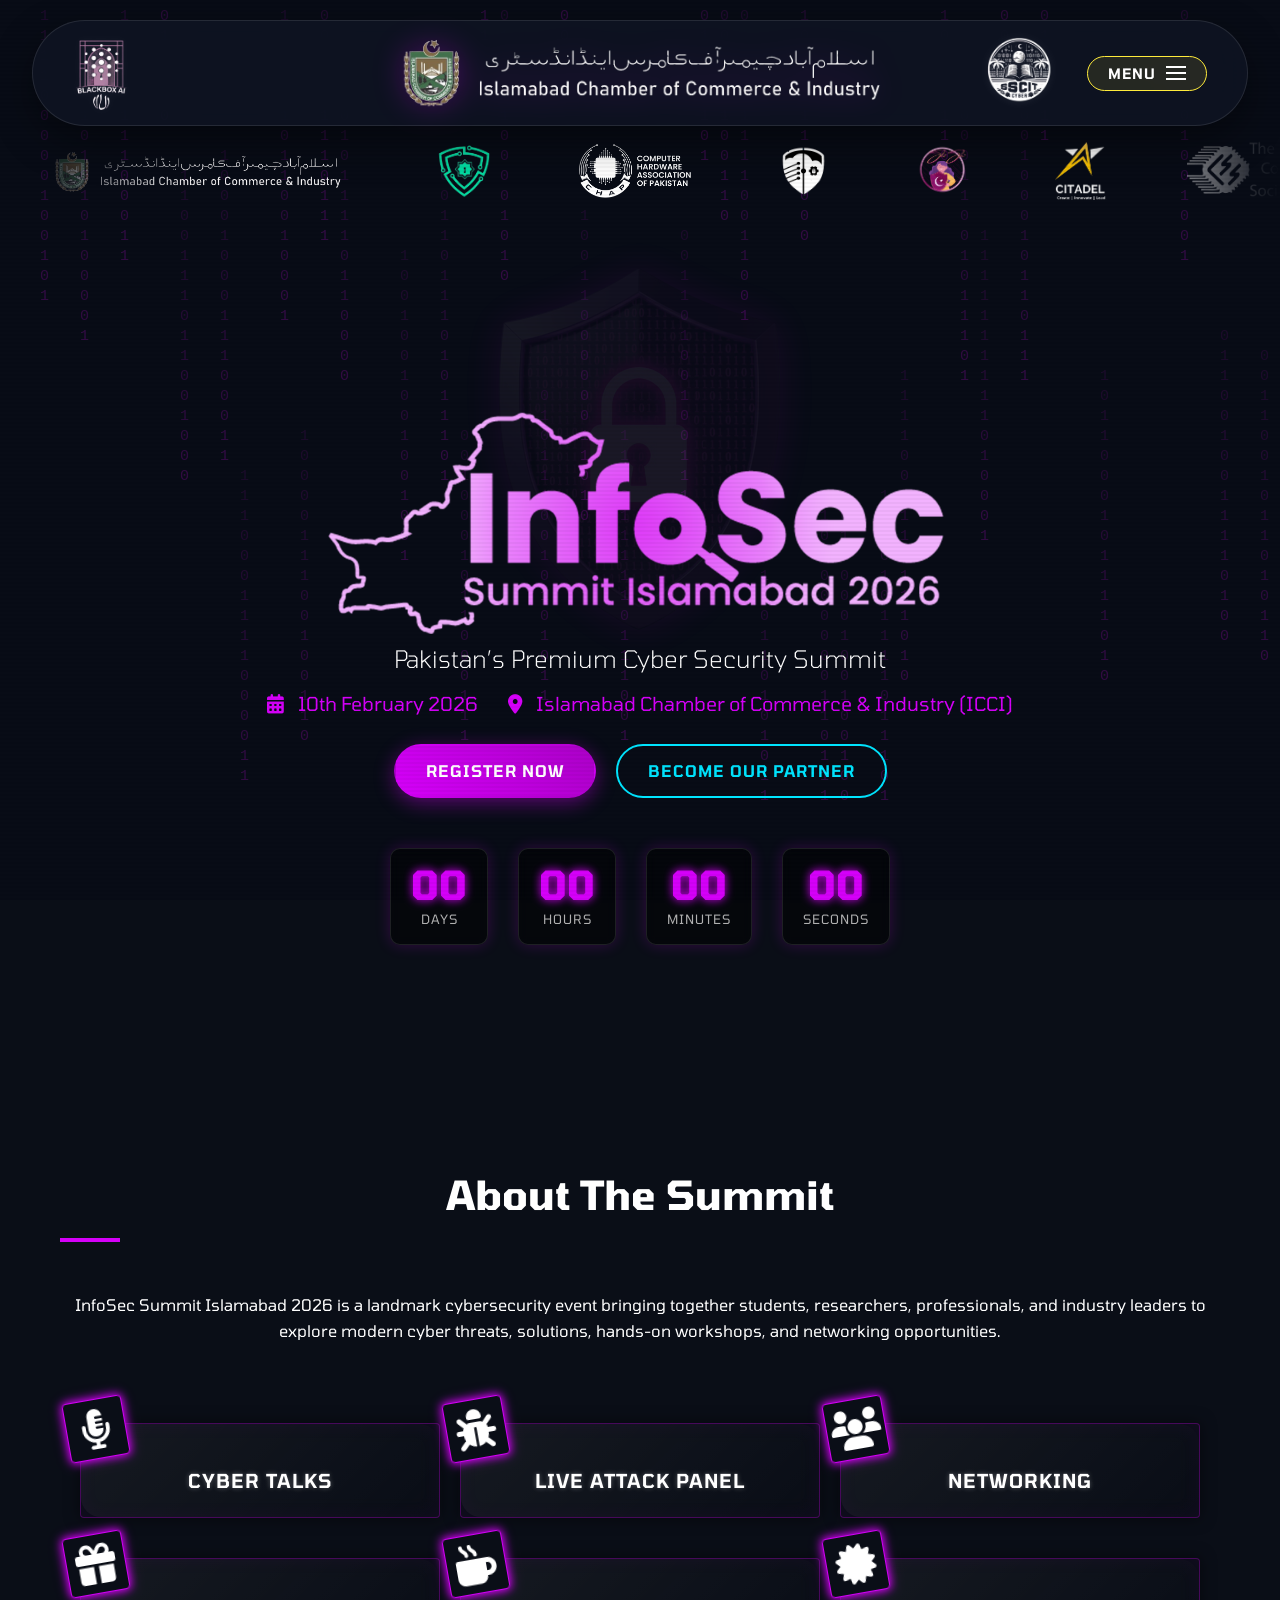
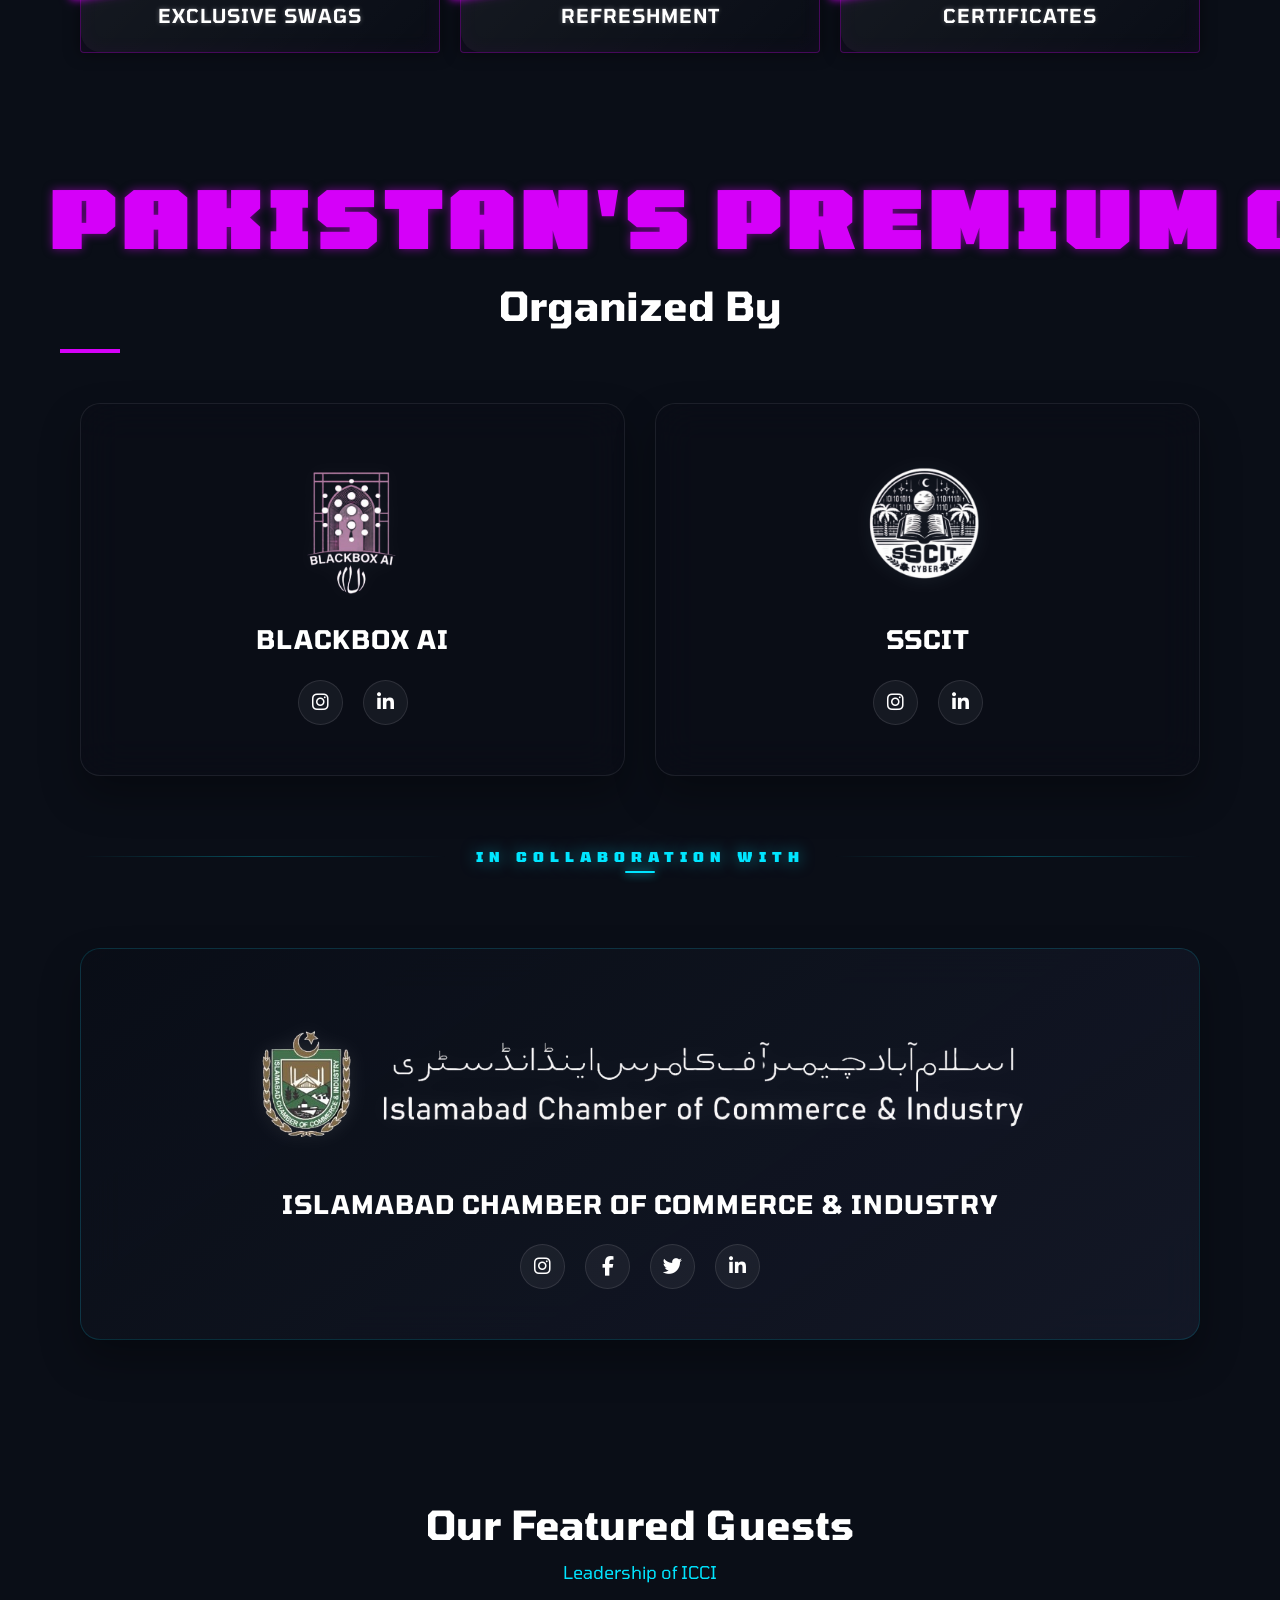
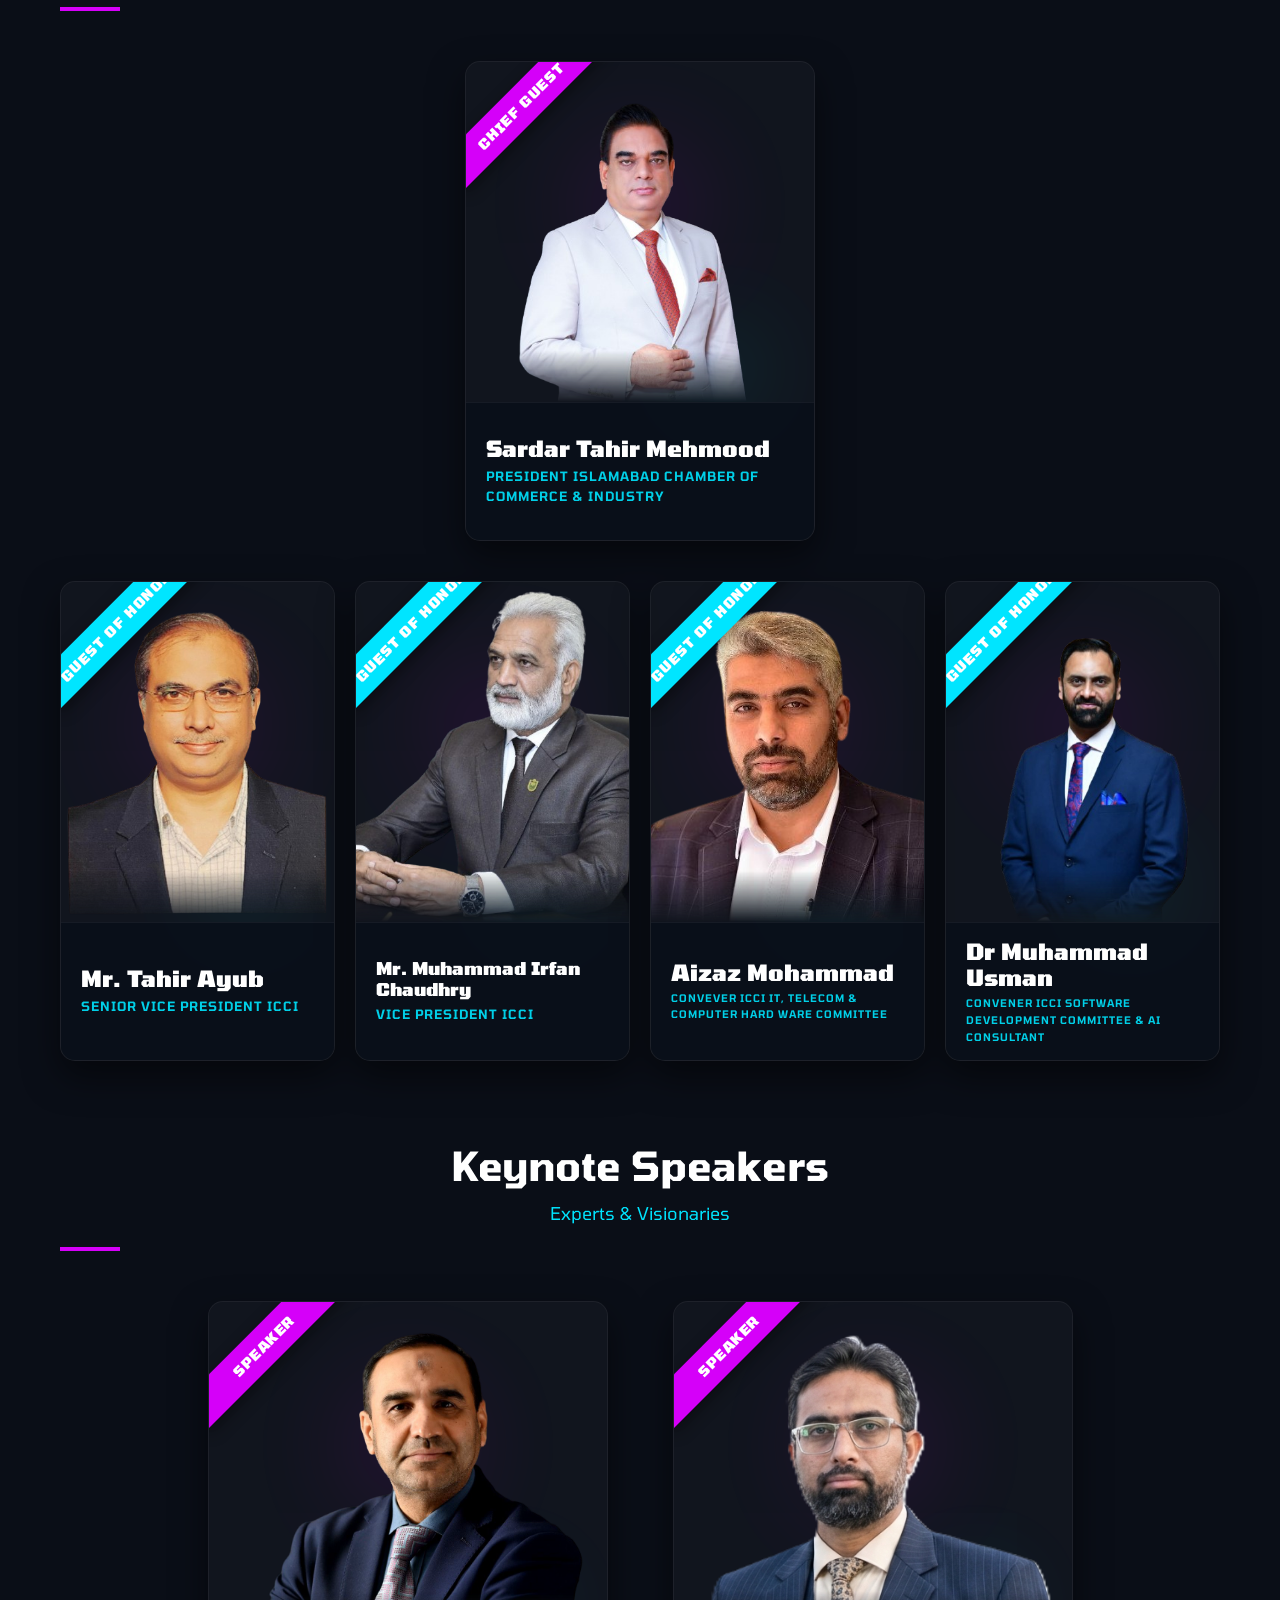
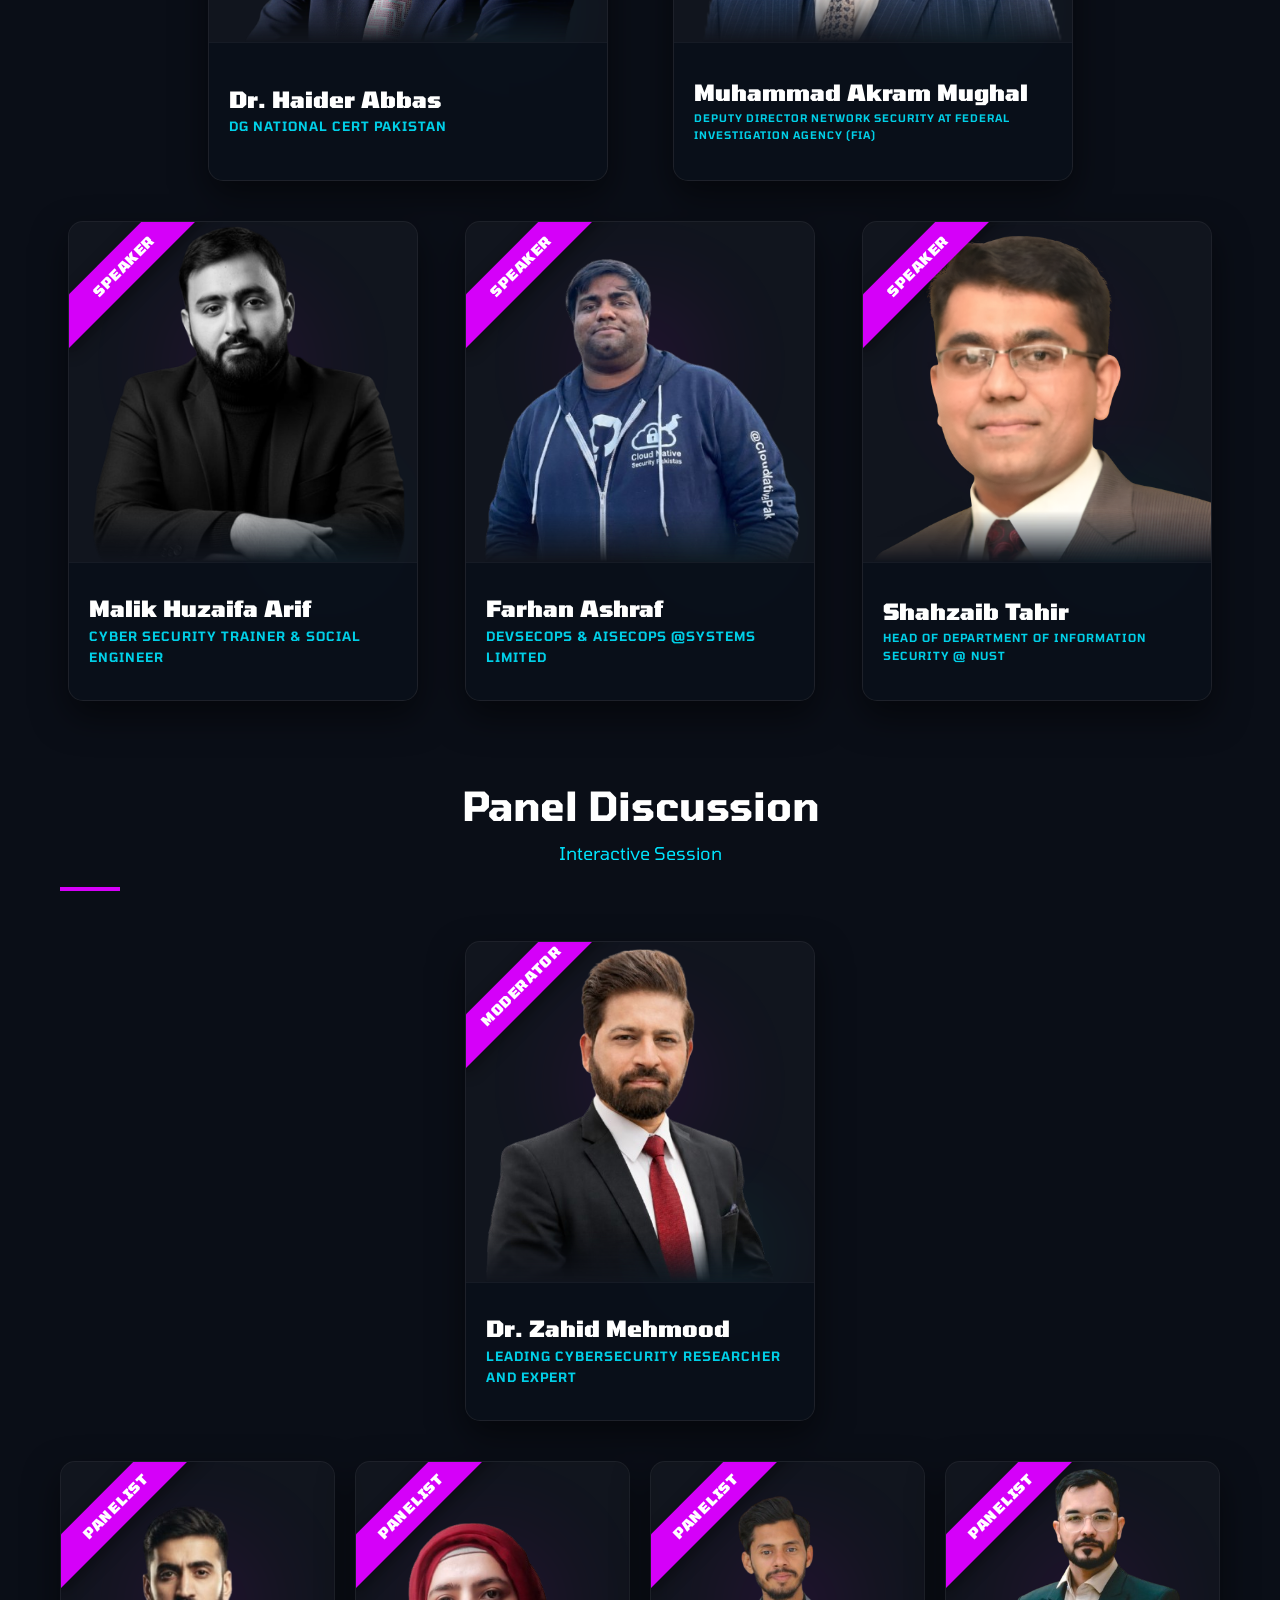
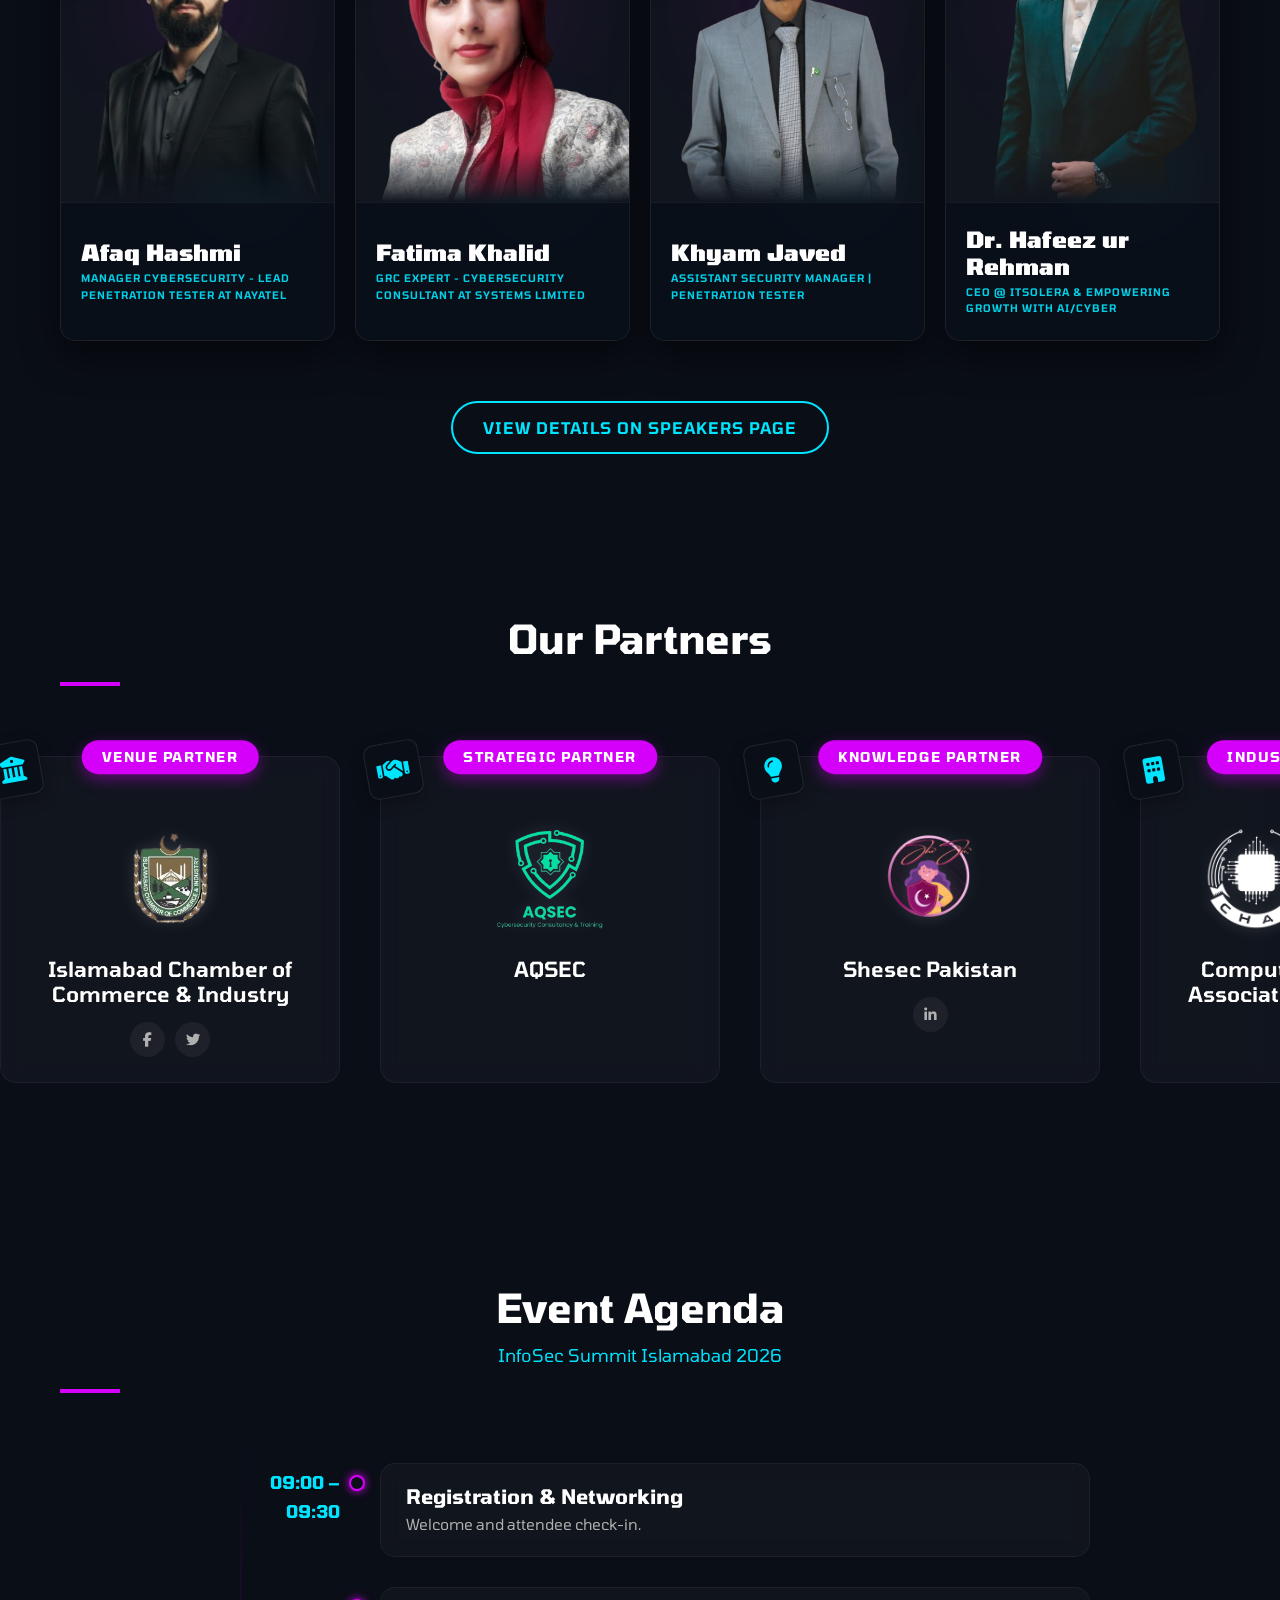
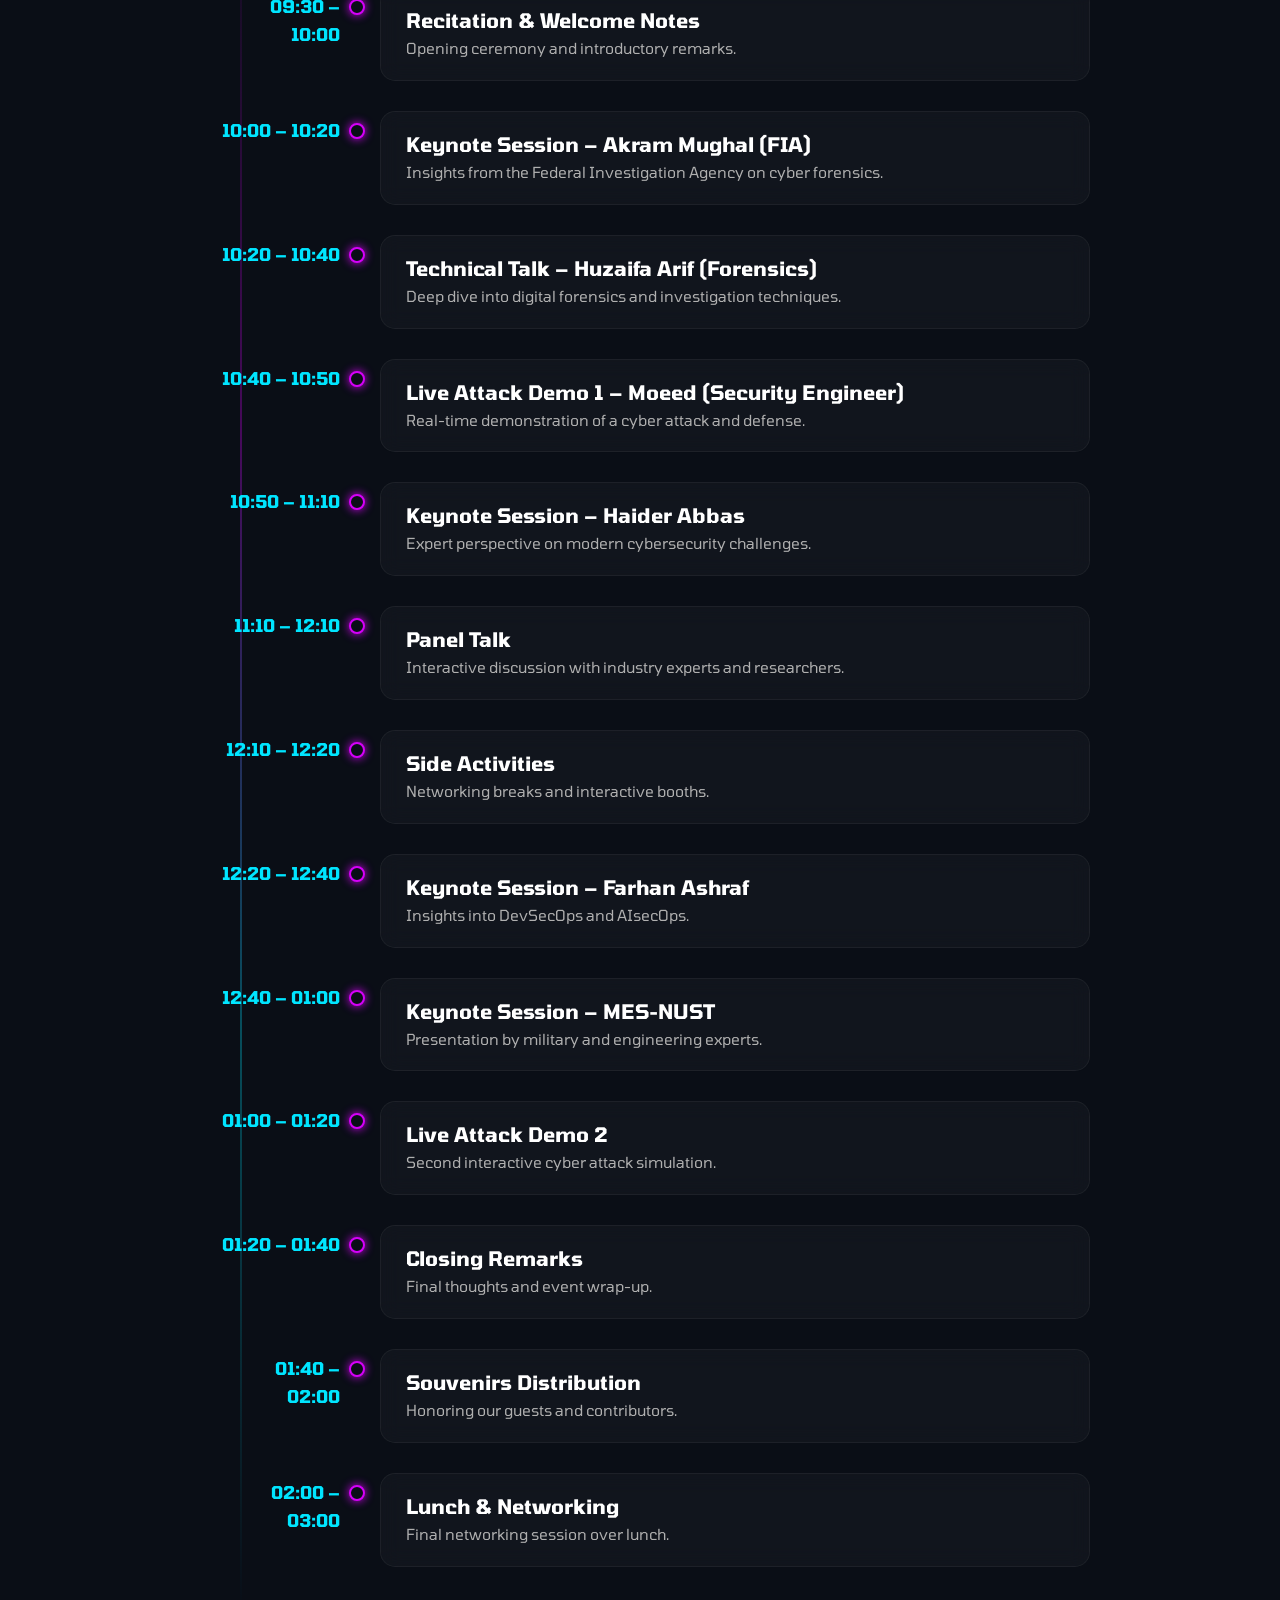
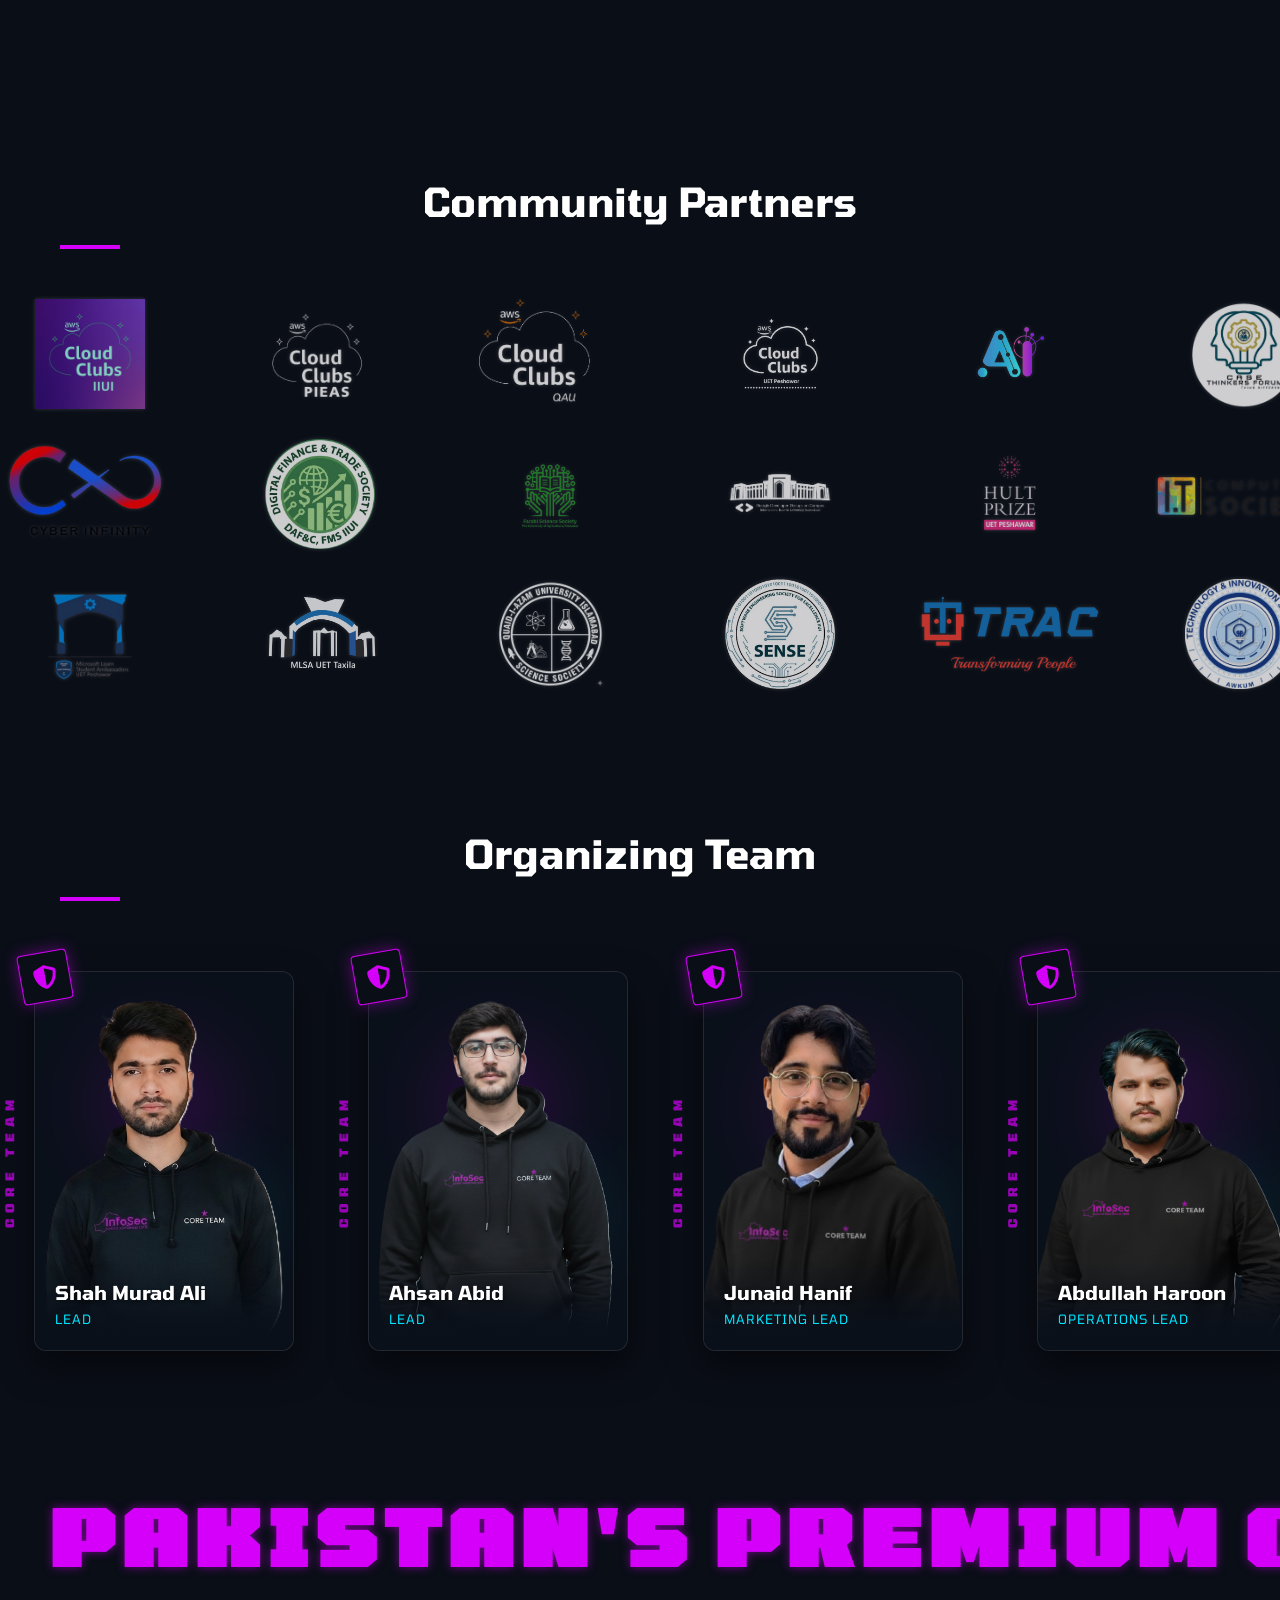
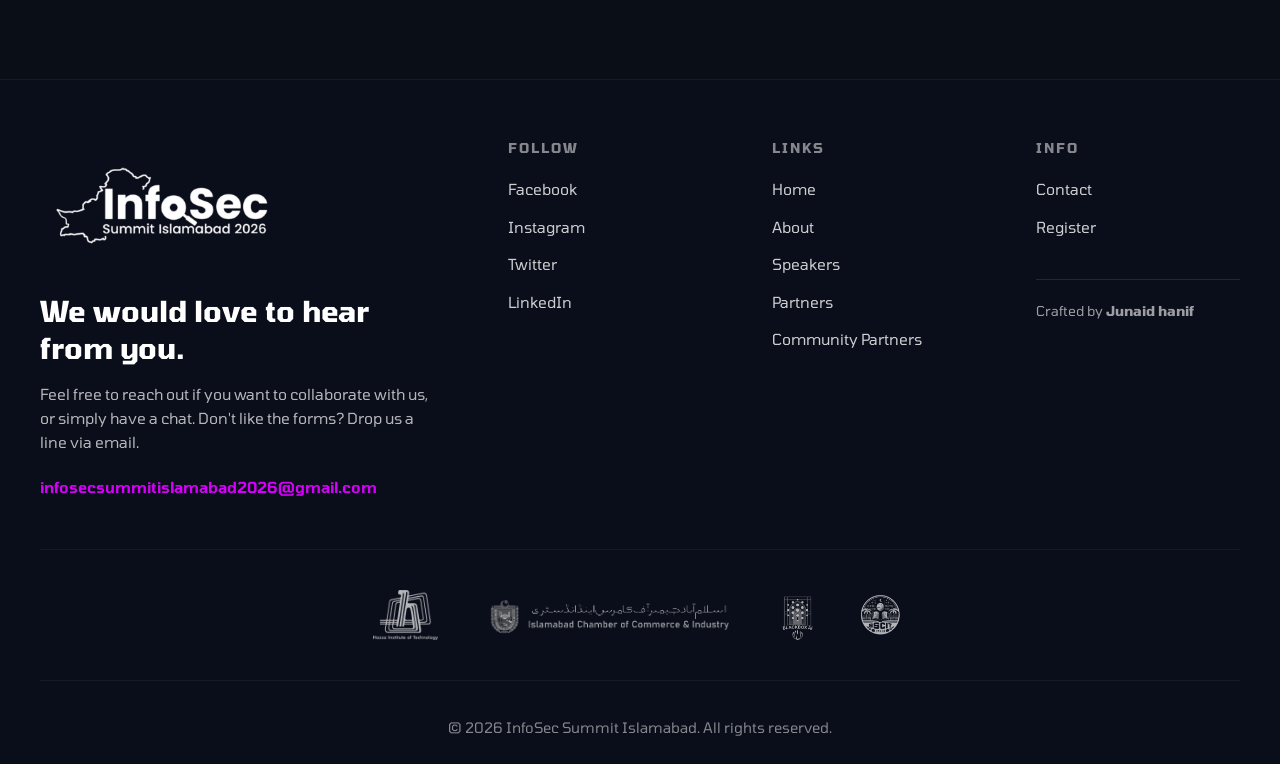
==== index.html @ 6d793d7d "Add files via upload" ====
<!DOCTYPE html>
<html lang="en">

<head>
    <meta charset="UTF-8">
    <meta name="viewport" content="width=device-width, initial-scale=1.0">
    <title>Infosec Summit Islamabad 2026 | Premier Cybersecurity Event</title>
    <meta name="description"
        content="Join Pakistan's premier cybersecurity event. Infosec Summit Islamabad 2026 brings together professionals, researchers, and students for innovation and defense.">
    <link rel="preconnect" href="https://fonts.googleapis.com">
    <link rel="preconnect" href="https://fonts.gstatic.com" crossorigin>
    <link
        href="https://fonts.googleapis.com/css2?family=Outfit:wght@300;400;600;700&family=Space+Grotesk:wght@300;400;600;700&display=swap"
        rel="stylesheet">
    <link rel="stylesheet" href="https://cdnjs.cloudflare.com/ajax/libs/font-awesome/6.4.0/css/all.min.css">
    <link rel="stylesheet" href="styles/style.css">
    <link rel="stylesheet" href="styles/benefits_styles.css">
    <link rel="stylesheet" href="styles/organizer_styles.css">
    <link rel="stylesheet" href="styles/sponsor_scroll.css">
    <link rel="stylesheet" href="styles/partners_scroll.css">
    <link rel="stylesheet" href="styles/team_scroll.css">
    <link rel="stylesheet" href="styles/marquee_divider.css">
    <link rel="stylesheet" href="styles/footer.css">
    <link rel="stylesheet" href="styles/agenda.css">
</head>

<body>
    <div class="bg-overlay"></div>
    <div class="scanlines"></div>

    <header class="header">
        <div class="header-container">
            <!-- Left: BBAI -->
            <div class="header-left">
                <a href="#" class="logo-brand"><img src="images/logos/BBAI.png" alt="BBAI Logo"></a>
            </div>

            <!-- Center: ICCI Logo -->
            <div class="header-center">
                <a href="index.html" class="logo-main"><img src="images/logos/ICCI logo.jpeg" alt="ICCI Logo"></a>
            </div>

            <!-- Right: SSCIT + Menu -->
            <div class="header-right">
                <a href="#" class="logo-brand"><img src="images/logos/SSCIT.png" alt="SSCIT Logo"></a>

                <button class="menu-toggle" id="menuToggle">
                    <span>Menu</span>
                    <div class="hamburger">
                        <span class="bar"></span>
                        <span class="bar"></span>
                        <span class="bar"></span>
                    </div>
                </button>
            </div>
        </div>
    </header>

    <!-- Fullscreen Menu Overlay -->
    <div class="menu-overlay" id="menuOverlay">
        <button class="close-menu" id="closeMenu">&times;</button>
        <nav class="nav-overlay-content">
            <ul class="nav-list-overlay">
                <li><a href="index.html" class="nav-link-overlay active">Home</a></li>
                <li><a href="about.html" class="nav-link-overlay">About</a></li>
                <li><a href="speakers.html" class="nav-link-overlay">Speakers</a></li>
                <li><a href="partners.html" class="nav-link-overlay">Partners</a></li>
                <li><a href="community-partners.html" class="nav-link-overlay">Community Partners</a></li>
                <li><a href="register.html" class="nav-link-overlay">Register</a>
                </li>
            </ul>
        </nav>
    </div>

    <main>
        <!-- Sponsor Runner Divider -->
        <div class="sponsor-runner-divider">
            <div class="runner-track">
                <div class="runner-inner">
                    <img src="images/logos/ICCI logo.jpeg" alt="Sponsor">
                    <img src="images/logos/AQSEC2.png" alt="Sponsor">
                    <img src="images/logos/ComputerAssociationPakistan.png" alt="Sponsor">
                    <img src="images/logos/CNSP.png" alt="Sponsor">
                    <img src="images/logos/SheSec Pakistan.png" alt="Sponsor">
                    <img src="images/logos/CITALDEL.png" alt="Sponsor">
                    <img src="images/logos/The Computer science Society .png" alt="Sponsor">
                    <img src="images/logos/Hazza%20Institute%20of%20Technology%20%20.png" alt="Sponsor">
                    <img src="images/logos/Korneez.png" alt="Sponsor">

                    <!-- Clones for infinite scroll -->
                    <img src="images/logos/ICCI logo.jpeg" alt="Sponsor">
                    <img src="images/logos/AQSEC2.png" alt="Sponsor">
                    <img src="images/logos/ComputerAssociationPakistan.png" alt="Sponsor">
                    <img src="images/logos/CNSP.png" alt="Sponsor">
                    <img src="images/logos/SheSec Pakistan.png" alt="Sponsor">
                    <img src="images/logos/CITALDEL.png" alt="Sponsor">
                    <img src="images/logos/The Computer science Society .png" alt="Sponsor">
                    <img src="images/logos/Hazza%20Institute%20of%20Technology%20%20.png" alt="Sponsor">
                    <img src="images/logos/Korneez.png" alt="Sponsor">
                </div>
            </div>
        </div>
        <!-- Hero Section -->
        <section id="hero" class="hero"
            style="min-height: 100vh; display: flex; align-items: center; justify-content: center; text-align: center; position: relative;">

            <!-- Optional Circuit/Grid Background handled via CSS or script -->
            <div id="particles-js" style="position: absolute; top: 0; left: 0; width: 100%; height: 100%; z-index: -1;">
            </div>

            <div class="container hero-content">
                <!-- Logo Container -->
                <div class="hero-logo-container">
                    <img src="images/logos/logo color.png" alt="InfoSec Summit Islamabad 2026" class="animate-float">

                    <p class="hero-subtitle">Pakistan’s Premium Cyber Security Summit</p>

                    <div class="hero-details">
                        <span class="detail-item"><i class="fas fa-calendar-alt"></i> 10th February 2026</span>
                        <span class="detail-item"><i class="fas fa-map-marker-alt"></i> Islamabad Chamber of Commerce &
                            Industry (ICCI)</span>
                    </div>

                    <div class="hero-cta">
                        <a href="https://forms.gle/rjsYhwF1Eg7uHiR28" target="_blank" class="btn btn-primary">Register
                            Now</a>
                        <a href="partners.html" class="btn btn-outline">Become our Partner</a>
                    </div>

                    <!-- Animated Counter -->
                    <!-- Countdown Timer -->
                    <div class="countdown-container" id="countdown">
                        <div class="countdown-item">
                            <span class="time-value" id="days">00</span>
                            <span class="time-label">Days</span>
                        </div>
                        <div class="countdown-item">
                            <span class="time-value" id="hours">00</span>
                            <span class="time-label">Hours</span>
                        </div>
                        <div class="countdown-item">
                            <span class="time-value" id="minutes">00</span>
                            <span class="time-label">Minutes</span>
                        </div>
                        <div class="countdown-item">
                            <span class="time-value" id="seconds">00</span>
                            <span class="time-label">Seconds</span>
                        </div>
                    </div>
                </div>
        </section>

        <!-- ABOUT SECTION -->
        <section class="section about-section" id="about">
            <div class="container">
                <div class="section-header text-center">
                    <h2 class="section-title">About The Summit</h2>
                    <div class="line"></div>
                </div>
                <div class="about-content text-center">
                    <p class="lead-text">
                        InfoSec Summit Islamabad 2026 is a landmark cybersecurity event bringing together
                        students, researchers, professionals, and industry leaders to explore modern cyber
                        threats, solutions, hands-on workshops, and networking opportunities.
                    </p>

                    <!-- Updated Benefits Grid -->
                    <div class="benefits-grid">
                        <!-- Card 1 -->
                        <div class="benefit-box">
                            <div class="benefit-icon">
                                <i class="fas fa-microphone-alt"></i>
                            </div>
                            <h3>Cyber TALKS</h3>
                        </div>

                        <!-- Card 2 -->
                        <div class="benefit-box">
                            <div class="benefit-icon">
                                <i class="fas fa-bug"></i>
                            </div>
                            <h3>Live Attack Panel</h3>
                        </div>

                        <!-- Card 3 -->
                        <div class="benefit-box">
                            <div class="benefit-icon">
                                <i class="fas fa-users"></i>
                            </div>
                            <h3>Networking</h3>
                        </div>

                        <!-- Card 4 -->
                        <div class="benefit-box">
                            <div class="benefit-icon">
                                <i class="fas fa-gift"></i>
                            </div>
                            <h3>Exclusive Swags</h3>
                        </div>

                        <!-- Card 5 -->
                        <div class="benefit-box">
                            <div class="benefit-icon">
                                <i class="fas fa-mug-hot"></i>
                            </div>
                            <h3>Refreshment</h3>
                        </div>

                        <!-- Card 6 -->
                        <div class="benefit-box">
                            <div class="benefit-icon">
                                <i class="fas fa-certificate"></i>
                            </div>
                            <h3>Certificates</h3>
                        </div>
                    </div>
                </div>
            </div>
        </section>

        <!-- TEXT MARQUEE DIVIDER (Top) -->
        <div class="text-marquee-divider">
            <div class="marquee-inner">
                <span class="marquee-text m-style-1">Pakistan's Premium Cyber Summit</span>
                <span class="marquee-text m-style-2">Pakistan's Premium Cyber Summit</span>
                <span class="marquee-text m-style-3">Pakistan's Premium Cyber Summit</span>
                <span class="marquee-text m-style-4">Pakistan's Premium Cyber Summit</span>
                <span class="marquee-text m-style-1">Pakistan's Premium Cyber Summit</span>
                <span class="marquee-text m-style-2">Pakistan's Premium Cyber Summit</span>
                <span class="marquee-text m-style-3">Pakistan's Premium Cyber Summit</span>
                <span class="marquee-text m-style-4">Pakistan's Premium Cyber Summit</span>
            </div>
        </div>

        <!-- SOCIETIES SECTION (Moved Here) -->
        <section class="section societies-section" id="societies" style="padding-top: 0;">
            <div class="container">
                <div class="section-header text-center">
                    <h2 class="section-title">Organized By</h2>
                    <div class="line"></div>
                </div>

                <div class="organizers-layout">
                    <!-- Top Row: BBAI & SSCIT -->
                    <div class="organizers-top">
                        <!-- BBAI Card -->
                        <div class="organizer-card">
                            <img src="images/logos/BBAI.png" alt="BlackBox AI">
                            <h3>BlackBox AI</h3>
                            <div class="organizer-socials">
                                <a href="#" target="_blank"><i class="fab fa-instagram"></i></a>
                                <a href="#" target="_blank"><i class="fab fa-linkedin-in"></i></a>
                            </div>
                        </div>

                        <!-- SSCIT Card -->
                        <div class="organizer-card">
                            <img src="images/logos/SSCIT.png" alt="SSCIT">
                            <h3>SSCIT</h3>
                            <div class="organizer-socials">
                                <a href="#" target="_blank"><i class="fab fa-instagram"></i></a>
                                <a href="#" target="_blank"><i class="fab fa-linkedin-in"></i></a>
                            </div>
                        </div>
                    </div>

                    <!-- Middle Text -->
                    <div class="collaboration-text">
                        <p>In Collaboration With</p>
                    </div>

                    <!-- Bottom Row: ICCI -->
                    <div class="organizers-bottom">
                        <!-- ICCI Card -->
                        <div class="organizer-card card-full">
                            <img src="images/logos/ICCI logo.jpeg" alt="Islamabad Chamber of Commerce">
                            <h3>Islamabad Chamber of Commerce & Industry</h3>
                            <div class="organizer-socials">
                                <a href="#" target="_blank"><i class="fab fa-instagram"></i></a>
                                <a href="#" target="_blank"><i class="fab fa-facebook-f"></i></a>
                                <a href="#" target="_blank"><i class="fab fa-twitter"></i></a>
                                <a href="#" target="_blank"><i class="fab fa-linkedin-in"></i></a>
                            </div>
                        </div>
                    </div>
                </div>


            </div>
        </section>

        <section class="section speakers-section" id="speakers">
            <div class="container">
                <div class="section-header text-center">
                    <h2 class="section-title">Our Featured Guests</h2>
                    <p class="section-subtitle">Leadership of ICCI</p>
                    <div class="line"></div>
                </div>

                <!-- Chief Guest (Row 1) -->
                <div class="speaker-single-center">
                    <div class="speaker-card">
                        <div class="speaker-badge">Chief Guest</div>
                        <img src="images/speakers/SardarTahirMehmood.png" alt="Sardar Tahir Mehmood"
                            class="speaker-img">
                        <div class="speaker-content">
                            <h3 class="speaker-name">Sardar Tahir Mehmood</h3>
                            <p class="speaker-role">President Islamabad Chamber Of Commerce & Industry</p>
                        </div>
                    </div>
                </div>

                <!-- Guests of Honor (Row 2) -->
                <div class="grid-4">
                    <div class="speaker-card">
                        <div class="speaker-badge guest">Guest of Honor</div>
                        <img src="images/speakers/MrTahirAyub.png" alt="Mr. Tahir Ayub" class="speaker-img">
                        <div class="speaker-content">
                            <h3 class="speaker-name">Mr. Tahir Ayub</h3>
                            <p class="speaker-role">Senior Vice President ICCI</p>
                        </div>
                    </div>

                    <div class="speaker-card">
                        <div class="speaker-badge guest">Guest of Honor</div>
                        <img src="images/speakers/MrIrfanChaudhry.png" alt="Mr. Muhammad Irfan Chaudhry"
                            class="speaker-img">
                        <div class="speaker-content">
                            <h3 class="speaker-name" style="font-size: 1.1rem;">Mr. Muhammad Irfan Chaudhry</h3>
                            <p class="speaker-role">Vice President ICCI</p>
                        </div>
                    </div>

                    <div class="speaker-card">
                        <div class="speaker-badge guest">Guest of Honor</div>
                        <img src="images/speakers/AizazMohammad.png" alt="Aizaz Mohammad" class="speaker-img">
                        <div class="speaker-content">
                            <h3 class="speaker-name">Aizaz Mohammad</h3>
                            <p class="speaker-role" style="font-size: 0.65rem;">Convever ICCI IT, Telecom & Computer
                                Hard Ware Committee</p>
                        </div>
                    </div>

                    <div class="speaker-card">
                        <div class="speaker-badge guest">Guest of Honor</div>
                        <img src="images/speakers/DrMuhammadUsman.png" alt="Dr. Muhammad Usman" class="speaker-img">
                        <div class="speaker-content">
                            <h3 class="speaker-name">Dr Muhammad Usman</h3>
                            <p class="speaker-role" style="font-size: 0.65rem;">Convener ICCI Software Development
                                Committee & AI Consultant</p>
                        </div>
                    </div>
                </div>

                <!-- Keynote Speakers -->
                <div class="section-header text-center" style="margin-top: 80px;">
                    <h2 class="section-title">Keynote Speakers</h2>
                    <p class="section-subtitle">Experts & Visionaries</p>
                    <div class="line"></div>
                </div>

                <!-- Row 1: First 2 Speakers -->
                <div class="grid-2">
                    <div class="speaker-card">
                        <div class="speaker-badge">Speaker</div>
                        <img src="images/speakers/Dr.%20haider%20Abbas%20.png" alt="Dr. Haider Abbas"
                            class="speaker-img">
                        <div class="speaker-content">
                            <h3 class="speaker-name">Dr. Haider Abbas</h3>
                            <p class="speaker-role">DG National CERT pakistan</p>
                        </div>
                    </div>

                    <div class="speaker-card">
                        <div class="speaker-badge">Speaker</div>
                        <img src="images/speakers/Akram%20Mughal%20.png" alt="Muhammad Akram Mughal"
                            class="speaker-img">
                        <div class="speaker-content">
                            <h3 class="speaker-name">Muhammad Akram Mughal</h3>
                            <p class="speaker-role" style="font-size: 0.65rem;">Deputy Director Network Security at
                                Federal Investigation Agency (FIA)</p>
                        </div>
                    </div>
                </div>

                <!-- Row 2: Remaining 3 Speakers -->
                <div class="grid-3">
                    <div class="speaker-card">
                        <div class="speaker-badge">Speaker</div>
                        <img src="images/speakers/Malik%20Huzaifa%20Arif%20.png" alt="Malik Huzaifa Arif"
                            class="speaker-img">
                        <div class="speaker-content">
                            <h3 class="speaker-name">Malik Huzaifa Arif</h3>
                            <p class="speaker-role">Cyber Security Trainer & Social Engineer</p>
                        </div>
                    </div>

                    <div class="speaker-card">
                        <div class="speaker-badge">Speaker</div>
                        <img src="images/speakers/farhan%20Ashraf%20.png" alt="Farhan Ashraf" class="speaker-img">
                        <div class="speaker-content">
                            <h3 class="speaker-name">Farhan Ashraf</h3>
                            <p class="speaker-role">DevSecOps & AIsecOps @Systems Limited</p>
                        </div>
                    </div>

                    <div class="speaker-card">
                        <div class="speaker-badge">Speaker</div>
                        <img src="images/speakers/Shahzaib%20Tahir.png" alt="Shahzaib Tahir" class="speaker-img">
                        <div class="speaker-content">
                            <h3 class="speaker-name">Shahzaib Tahir</h3>
                            <p class="speaker-role" style="font-size: 0.7rem;">Head of Department of Information
                                Security @ NUST</p>
                        </div>
                    </div>
                </div>

                <!-- Panel Discussion -->
                <div class="section-header text-center" style="margin-top: 80px;">
                    <h2 class="section-title">Panel Discussion</h2>
                    <p class="section-subtitle">Interactive Session</p>
                    <div class="line"></div>
                </div>

                <!-- Moderator (Row 1) -->
                <div class="speaker-single-center">
                    <div class="speaker-card">
                        <div class="speaker-badge">Moderator</div>
                        <img src="images/speakers/Dr.%20Zahid%20Mehmood%20.png" alt="Dr. Zahid Mehmood"
                            class="speaker-img">
                        <div class="speaker-content">
                            <h3 class="speaker-name">Dr. Zahid Mehmood</h3>
                            <p class="speaker-role">Leading Cybersecurity Researcher and Expert</p>
                        </div>
                    </div>
                </div>

                <!-- Panelists (Row 2) -->
                <div class="grid-4">
                    <div class="speaker-card">
                        <div class="speaker-badge">Panelist</div>
                        <img src="images/speakers/Afaq%20Hashmi.png" alt="Afaq Hashmi" class="speaker-img">
                        <div class="speaker-content">
                            <h3 class="speaker-name">Afaq Hashmi</h3>
                            <p class="speaker-role" style="font-size: 0.65rem;">Manager Cybersecurity - Lead Penetration
                                Tester at Nayatel</p>
                        </div>
                    </div>

                    <div class="speaker-card">
                        <div class="speaker-badge">Panelist</div>
                        <img src="images/speakers/Fatima%20Khalid.png" alt="Fatima Khalid" class="speaker-img">
                        <div class="speaker-content">
                            <h3 class="speaker-name">Fatima Khalid</h3>
                            <p class="speaker-role" style="font-size: 0.65rem;">GRC Expert - Cybersecurity Consultant at
                                Systems Limited</p>
                        </div>
                    </div>

                    <div class="speaker-card">
                        <div class="speaker-badge">Panelist</div>
                        <img src="images/speakers/Khyam%20%20Javed.png" alt="Khyam Javed" class="speaker-img">
                        <div class="speaker-content">
                            <h3 class="speaker-name">Khyam Javed</h3>
                            <p class="speaker-role" style="font-size: 0.65rem;">Assistant Security Manager | Penetration
                                Tester</p>
                        </div>
                    </div>

                    <div class="speaker-card">
                        <div class="speaker-badge">Panelist</div>
                        <img src="images/speakers/Dr.%20Hafeez.png" alt="Dr. Hafeez ur Rehman" class="speaker-img">
                        <div class="speaker-content">
                            <h3 class="speaker-name">Dr. Hafeez ur Rehman</h3>
                            <p class="speaker-role" style="font-size: 0.65rem;">CEO @ ITSOLERA & Empowering Growth with
                                AI/Cyber</p>
                        </div>
                    </div>
                </div>

                <div class="text-center" style="margin-top: 60px;">
                    <a href="speakers.html" class="btn btn-outline">View Details on Speakers Page</a>
                </div>
            </div>
        </section>

        <!-- PARTNERS SCROLL SECTION -->
        <section class="sponsors-scroll-section" id="sponsors-scroll">
            <div class="container section-header text-center">
                <h2 class="section-title">Our Partners</h2>
                <div class="line"></div>
            </div>

            <div class="sponsor-track">
                <!-- Group 1 -->
                <!-- Partner 1 -->
                <div class="sponsor-card">
                    <span class="sponsor-type">Venue Partner</span>
                    <div class="sponsor-icon-obj"><i class="fas fa-university"></i></div>
                    <img src="images/logos/ICCI logo small.jpeg" alt="ICCI Logo" class="sponsor-logo">
                    <h3 class="sponsor-name">Islamabad Chamber of Commerce & Industry</h3>
                    <div class="sponsor-socials">
                        <a href="#"><i class="fab fa-facebook-f"></i></a>
                        <a href="#"><i class="fab fa-twitter"></i></a>
                    </div>
                </div>

                <!-- Partner 2 -->
                <div class="sponsor-card">
                    <span class="sponsor-type">Strategic Partner</span>
                    <div class="sponsor-icon-obj"><i class="fas fa-handshake"></i></div>
                    <img src="images/logos/AQSEC.png" alt="AQSEC" class="sponsor-logo">
                    <h3 class="sponsor-name">AQSEC</h3>
                </div>

                <!-- Partner 3 -->
                <div class="sponsor-card">
                    <span class="sponsor-type">Knowledge Partner</span>
                    <div class="sponsor-icon-obj"><i class="fas fa-lightbulb"></i></div>
                    <img src="images/logos/SheSec Pakistan.png" alt="SheSec Pakistan Logo" class="sponsor-logo">
                    <h3 class="sponsor-name">Shesec Pakistan</h3>
                    <div class="sponsor-socials">
                        <a href="#"><i class="fab fa-linkedin-in"></i></a>
                    </div>
                </div>

                <!-- Partner 4 -->
                <div class="sponsor-card">
                    <span class="sponsor-type">Industry Partner</span>
                    <div class="sponsor-icon-obj"><i class="fas fa-building"></i></div>
                    <img src="images/logos/ComputerAssociationPakistan.png" alt="CAP" class="sponsor-logo">
                    <h3 class="sponsor-name">Computer Hardware Association of Pakistan</h3>
                </div>

                <!-- Partner 5 -->
                <div class="sponsor-card">
                    <span class="sponsor-type">White Hat Sponsor</span>
                    <div class="sponsor-icon-obj"><i class="fas fa-user-secret"></i></div>
                    <img src="images/logos/Hazza%20Institute%20of%20Technology%20%20.png"
                        alt="Hazza Institute of Technology" class="sponsor-logo">
                    <h3 class="sponsor-name">Hazza Institute of Technology</h3>
                </div>

                <!-- Partner 6 -->
                <div class="sponsor-card">
                    <span class="sponsor-type">Ecosystem Partner</span>
                    <div class="sponsor-icon-obj"><i class="fas fa-project-diagram"></i></div>
                    <img src="images/logos/CITALDEL.png" alt="CITADEL" class="sponsor-logo">
                    <h3 class="sponsor-name">CITADEL</h3>
                </div>

                <!-- Partner 7 -->
                <div class="sponsor-card">
                    <span class="sponsor-type">Logistics Partner</span>
                    <div class="sponsor-icon-obj"><i class="fas fa-truck-loading"></i></div>
                    <img src="images/logos/The Computer Science Society Logo.gif" alt="Computer Science Society"
                        class="sponsor-logo">
                    <h3 class="sponsor-name">The Computer Science Society</h3>
                </div>

                <!-- Outreach Partners -->
                <div class="sponsor-card">
                    <span class="sponsor-type">Outreach Partner</span>
                    <div class="sponsor-icon-obj"><i class="fas fa-bullhorn"></i></div>
                    <img src="images/logos/IEEE_ComputerSociety.png" alt="IEEE CS" class="sponsor-logo">
                    <h3 class="sponsor-name">IEEE Computer Society</h3>
                </div>
                <div class="sponsor-card">
                    <span class="sponsor-type">Outreach Partner</span>
                    <div class="sponsor-icon-obj"><i class="fas fa-bullhorn"></i></div>
                    <img src="images/logos/CNSP.png" alt="CNSP" class="sponsor-logo">
                    <h3 class="sponsor-name">Cloud Native Security Pakistan</h3>
                </div>

                <!-- Snack Sponsor -->
                <div class="sponsor-card">
                    <span class="sponsor-type">Snack Sponsor</span>
                    <div class="sponsor-icon-obj"><i class="fas fa-cookie-bite"></i></div>
                    <img src="images/logos/Korneez.png" alt="KORNEEZ" class="sponsor-logo">
                    <h3 class="sponsor-name">KORNEEZ</h3>
                </div>

                <!-- DUPLICATES FOR SCROLL -->
                <div class="sponsor-card">
                    <span class="sponsor-type">Venue Partner</span>
                    <div class="sponsor-icon-obj"><i class="fas fa-university"></i></div>
                    <img src="images/logos/ICCI logo small.jpeg" alt="ICCI Logo" class="sponsor-logo">
                    <h3 class="sponsor-name">Islamabad Chamber of Commerce & Industry</h3>
                </div>
                <div class="sponsor-card">
                    <span class="sponsor-type">Strategic Partner</span>
                    <div class="sponsor-icon-obj"><i class="fas fa-handshake"></i></div>
                    <img src="images/logos/AQSEC.png" alt="AQSEC" class="sponsor-logo">
                    <h3 class="sponsor-name">AQSEC</h3>
                </div>
                <div class="sponsor-card">
                    <span class="sponsor-type">Knowledge Partner</span>
                    <div class="sponsor-icon-obj"><i class="fas fa-lightbulb"></i></div>
                    <img src="images/logos/SheSec Pakistan.png" alt="SheSec Pakistan Logo" class="sponsor-logo">
                    <h3 class="sponsor-name">Shesec Pakistan</h3>
                </div>
                <div class="sponsor-card">
                    <span class="sponsor-type">Industry Partner</span>
                    <div class="sponsor-icon-obj"><i class="fas fa-building"></i></div>
                    <img src="images/logos/ComputerAssociationPakistan.png" alt="CAP" class="sponsor-logo">
                    <h3 class="sponsor-name">Computer Association of Pakistan</h3>
                </div>
                <div class="sponsor-card">
                    <span class="sponsor-type">White Hat Sponsor</span>
                    <div class="sponsor-icon-obj"><i class="fas fa-user-secret"></i></div>
                    <img src="logo.png" alt="TBA" class="sponsor-logo" style="opacity: 0.2; filter: grayscale(100%);">
                    <h3 class="sponsor-name">Coming Soon</h3>
                </div>
                <div class="sponsor-card">
                    <span class="sponsor-type">Ecosystem Partner</span>
                    <div class="sponsor-icon-obj"><i class="fas fa-project-diagram"></i></div>
                    <img src="images/logos/CITALDEL.png" alt="CITADEL" class="sponsor-logo">
                    <h3 class="sponsor-name">CITADEL</h3>
                </div>
                <div class="sponsor-card">
                    <span class="sponsor-type">Logistics Partner</span>
                    <div class="sponsor-icon-obj"><i class="fas fa-truck-loading"></i></div>
                    <img src="images/logos/The Computer Science Society Logo.gif" alt="Computer Science Society"
                        class="sponsor-logo">
                    <h3 class="sponsor-name">The Computer Science Society</h3>
                </div>
                <div class="sponsor-card">
                    <span class="sponsor-type">Outreach Partner</span>
                    <div class="sponsor-icon-obj"><i class="fas fa-bullhorn"></i></div>
                    <img src="images/logos/IEEE_ComputerSociety.png" alt="IEEE CS" class="sponsor-logo">
                    <h3 class="sponsor-name">IEEE Computer Society</h3>
                </div>
                <div class="sponsor-card">
                    <span class="sponsor-type">Outreach Partner</span>
                    <div class="sponsor-icon-obj"><i class="fas fa-bullhorn"></i></div>
                    <img src="images/logos/CNSP.png" alt="CNSP" class="sponsor-logo">
                    <h3 class="sponsor-name">Cloud Native Security Pakistan</h3>
                </div>
            </div>
        </section>

        <!-- AGENDA SECTION -->
        <section class="section agenda-section" id="agenda">
            <div class="container">
                <div class="section-header text-center">
                    <h2 class="section-title">Event Agenda</h2>
                    <p class="section-subtitle">InfoSec Summit Islamabad 2026</p>
                    <div class="line"></div>
                </div>

                <div class="agenda-container">
                    <div class="agenda-timeline">
                        <!-- Agenda Item 1 -->
                        <div class="agenda-item">
                            <div class="agenda-time">09:00 – 09:30</div>
                            <div class="agenda-content">
                                <h3>Registration & Networking</h3>
                                <p>Welcome and attendee check-in.</p>
                            </div>
                        </div>

                        <!-- Agenda Item 2 -->
                        <div class="agenda-item">
                            <div class="agenda-time">09:30 – 10:00</div>
                            <div class="agenda-content">
                                <h3>Recitation & Welcome Notes</h3>
                                <p>Opening ceremony and introductory remarks.</p>
                            </div>
                        </div>

                        <!-- Agenda Item 3 -->
                        <div class="agenda-item">
                            <div class="agenda-time">10:00 – 10:20</div>
                            <div class="agenda-content">
                                <h3>Keynote Session – Akram Mughal (FIA)</h3>
                                <p>Insights from the Federal Investigation Agency on cyber forensics.</p>
                            </div>
                        </div>

                        <!-- Agenda Item 4 -->
                        <div class="agenda-item">
                            <div class="agenda-time">10:20 – 10:40</div>
                            <div class="agenda-content">
                                <h3>Technical Talk – Huzaifa Arif (Forensics)</h3>
                                <p>Deep dive into digital forensics and investigation techniques.</p>
                            </div>
                        </div>

                        <!-- Agenda Item 5 -->
                        <div class="agenda-item">
                            <div class="agenda-time">10:40 – 10:50</div>
                            <div class="agenda-content">
                                <h3>Live Attack Demo 1 – Moeed (Security Engineer)</h3>
                                <p>Real-time demonstration of a cyber attack and defense.</p>
                            </div>
                        </div>

                        <!-- Agenda Item 6 -->
                        <div class="agenda-item">
                            <div class="agenda-time">10:50 – 11:10</div>
                            <div class="agenda-content">
                                <h3>Keynote Session – Haider Abbas</h3>
                                <p>Expert perspective on modern cybersecurity challenges.</p>
                            </div>
                        </div>

                        <!-- Agenda Item 7 -->
                        <div class="agenda-item">
                            <div class="agenda-time">11:10 – 12:10</div>
                            <div class="agenda-content">
                                <h3>Panel Talk</h3>
                                <p>Interactive discussion with industry experts and researchers.</p>
                            </div>
                        </div>

                        <!-- Agenda Item 8 -->
                        <div class="agenda-item">
                            <div class="agenda-time">12:10 – 12:20</div>
                            <div class="agenda-content">
                                <h3>Side Activities</h3>
                                <p>Networking breaks and interactive booths.</p>
                            </div>
                        </div>

                        <!-- Agenda Item 9 -->
                        <div class="agenda-item">
                            <div class="agenda-time">12:20 – 12:40</div>
                            <div class="agenda-content">
                                <h3>Keynote Session – Farhan Ashraf</h3>
                                <p>Insights into DevSecOps and AIsecOps.</p>
                            </div>
                        </div>

                        <!-- Agenda Item 10 -->
                        <div class="agenda-item">
                            <div class="agenda-time">12:40 – 01:00</div>
                            <div class="agenda-content">
                                <h3>Keynote Session – MES-NUST</h3>
                                <p>Presentation by military and engineering experts.</p>
                            </div>
                        </div>

                        <!-- Agenda Item 11 -->
                        <div class="agenda-item">
                            <div class="agenda-time">01:00 – 01:20</div>
                            <div class="agenda-content">
                                <h3>Live Attack Demo 2</h3>
                                <p>Second interactive cyber attack simulation.</p>
                            </div>
                        </div>

                        <!-- Agenda Item 12 -->
                        <div class="agenda-item">
                            <div class="agenda-time">01:20 – 01:40</div>
                            <div class="agenda-content">
                                <h3>Closing Remarks</h3>
                                <p>Final thoughts and event wrap-up.</p>
                            </div>
                        </div>

                        <!-- Agenda Item 13 -->
                        <div class="agenda-item">
                            <div class="agenda-time">01:40 – 02:00</div>
                            <div class="agenda-content">
                                <h3>Souvenirs Distribution</h3>
                                <p>Honoring our guests and contributors.</p>
                            </div>
                        </div>

                        <!-- Agenda Item 14 -->
                        <div class="agenda-item">
                            <div class="agenda-time">02:00 – 03:00</div>
                            <div class="agenda-content">
                                <h3>Lunch & Networking</h3>
                                <p>Final networking session over lunch.</p>
                            </div>
                        </div>
                    </div>
                </div>
            </div>
        </section>

        <!-- SOCIETIES SECTION -->


        <!-- COMMUNITY PARTNERS -->
        <!-- COMMUNITY PARTNERS (New Scroll Layout) -->
        <section class="partners-scroll-section" id="partners">
            <div class="container section-header text-center">
                <h2 class="section-title">Community Partners</h2>
                <div class="line"></div>
            </div>

            <div class="partners-container">
                <!-- ROW 1: Scrolls Left -->
                <div class="partner-row scroll-left">
                    <div class="partner-logo-item"><img src="images/partners/AWS Cloud Clubs IIUI.jpg" alt="Partner">
                    </div>
                    <div class="partner-logo-item"><img src="images/partners/AWS Cloud Clubs PIEAS.png" alt="Partner">
                    </div>
                    <div class="partner-logo-item"><img src="images/partners/AWS Cloud Clubs QAU.png" alt="Partner">
                    </div>
                    <div class="partner-logo-item"><img src="images/partners/AWS Cloud Clubs UET Peshawar.png"
                            alt="Partner"></div>
                    <div class="partner-logo-item"><img src="images/partners/Artificial Intelligence Society.png"
                            alt="Partner"></div>
                    <div class="partner-logo-item"><img src="images/partners/CASE Thinkers Forum.png" alt="Partner">
                    </div>
                    <div class="partner-logo-item"><img src="images/partners/CAUSE Society.png" alt="Partner"></div>
                    <div class="partner-logo-item"><img src="images/logos/The Computer science Society .png"
                            alt="Partner"></div>
                    <div class="partner-logo-item"><img src="images/partners/Confiniti QAU Chapter.png" alt="Partner">
                    </div>

                    <!-- DUPLICATE ROW 1 -->
                    <div class="partner-logo-item"><img src="images/partners/AWS Cloud Clubs IIUI.jpg" alt="Partner">
                    </div>
                    <div class="partner-logo-item"><img src="images/partners/AWS Cloud Clubs PIEAS.png" alt="Partner">
                    </div>
                    <div class="partner-logo-item"><img src="images/partners/AWS Cloud Clubs QAU.png" alt="Partner">
                    </div>
                    <div class="partner-logo-item"><img src="images/partners/AWS Cloud Clubs UET Peshawar.png"
                            alt="Partner"></div>
                    <div class="partner-logo-item"><img src="images/partners/Artificial Intelligence Society.png"
                            alt="Partner"></div>
                    <div class="partner-logo-item"><img src="images/partners/CASE Thinkers Forum.png" alt="Partner">
                    </div>
                    <div class="partner-logo-item"><img src="images/partners/CAUSE Society.png" alt="Partner"></div>
                    <div class="partner-logo-item"><img src="images/logos/The Computer science Society .png"
                            alt="Partner"></div>
                    <div class="partner-logo-item"><img src="images/partners/Confiniti QAU Chapter.png" alt="Partner">
                    </div>
                </div>

                <!-- ROW 2: Scrolls Right -->
                <div class="partner-row scroll-right">
                    <div class="partner-logo-item"><img src="images/partners/Cyber Infinity.png" alt="Partner"></div>
                    <div class="partner-logo-item"><img src="images/partners/Digital Finance & Trade Society IIUI.png"
                            alt="Partner"></div>
                    <div class="partner-logo-item"><img src="images/partners/Farabi Science Society .png" alt="Partner">
                    </div>
                    <div class="partner-logo-item"><img src="images/partners/GDGoC IIUI.png" alt="Partner"></div>
                    <div class="partner-logo-item"><img src="images/partners/Hult Prize UET Peshawar.png" alt="Partner">
                    </div>
                    <div class="partner-logo-item"><img src="images/partners/IT Computing Society.png" alt="Partner">
                    </div>
                    <div class="partner-logo-item"><img src="images/partners/Innovative Youth Circle.png" alt="Partner">
                    </div>
                    <div class="partner-logo-item"><img src="images/partners/Islamians Youth Club - IIUI.png"
                            alt="Partner"></div>
                    <div class="partner-logo-item"><img src="images/partners/MLSA Quaid-i-Azam University.png"
                            alt="Partner"></div>

                    <!-- DUPLICATE ROW 2 -->
                    <div class="partner-logo-item"><img src="images/partners/Cyber Infinity.png" alt="Partner"></div>
                    <div class="partner-logo-item"><img src="images/partners/Digital Finance & Trade Society IIUI.png"
                            alt="Partner"></div>
                    <div class="partner-logo-item"><img src="images/partners/Farabi Science Society .png" alt="Partner">
                    </div>
                    <div class="partner-logo-item"><img src="images/partners/GDGoC IIUI.png" alt="Partner"></div>
                    <div class="partner-logo-item"><img src="images/partners/Hult Prize UET Peshawar.png" alt="Partner">
                    </div>
                    <div class="partner-logo-item"><img src="images/partners/IT Computing Society.png" alt="Partner">
                    </div>
                    <div class="partner-logo-item"><img src="images/partners/Innovative Youth Circle.png" alt="Partner">
                    </div>
                    <div class="partner-logo-item"><img src="images/partners/Islamians Youth Club - IIUI.png"
                            alt="Partner"></div>
                    <div class="partner-logo-item"><img src="images/partners/MLSA Quaid-i-Azam University.png"
                            alt="Partner"></div>
                </div>

                <!-- ROW 3: Scrolls Left -->
                <div class="partner-row scroll-left">
                    <div class="partner-logo-item"><img src="images/partners/MLSA UET Peshawar.png" alt="Partner">
                    </div>
                    <div class="partner-logo-item"><img src="images/partners/MLSA UET Taxila.png" alt="Partner"></div>
                    <div class="partner-logo-item"><img src="images/partners/QAU Science Society.png" alt="Partner">
                    </div>
                    <div class="partner-logo-item"><img src="images/partners/SENSE-IIUI.png" alt="Partner"></div>
                    <div class="partner-logo-item"><img
                            src="images/partners/Taxilians Robotics & Automation Club (TRAC).png" alt="Partner"></div>
                    <div class="partner-logo-item"><img src="images/partners/Technology & Innovation Society.png"
                            alt="Partner"></div>
                    <div class="partner-logo-item"><img src="images/partners/Technorex Sol.png" alt="Partner"></div>
                    <div class="partner-logo-item"><img src="images/partners/The AI Collective Islamabad.png"
                            alt="Partner"></div>
                    <div class="partner-logo-item"><img src="images/partners/Zindigi Prize CECOS University.png"
                            alt="Partner"></div>

                    <!-- DUPLICATE ROW 3 -->
                    <div class="partner-logo-item"><img src="images/partners/MLSA UET Peshawar.png" alt="Partner">
                    </div>
                    <div class="partner-logo-item"><img src="images/partners/MLSA UET Taxila.png" alt="Partner"></div>
                    <div class="partner-logo-item"><img src="images/partners/QAU Science Society.png" alt="Partner">
                    </div>
                    <div class="partner-logo-item"><img src="images/partners/SENSE-IIUI.png" alt="Partner"></div>
                    <div class="partner-logo-item"><img
                            src="images/partners/Taxilians Robotics & Automation Club (TRAC).png" alt="Partner"></div>
                    <div class="partner-logo-item"><img src="images/partners/Technology & Innovation Society.png"
                            alt="Partner"></div>
                    <div class="partner-logo-item"><img src="images/partners/Technorex Sol.png" alt="Partner"></div>
                    <div class="partner-logo-item"><img src="images/partners/The AI Collective Islamabad.png"
                            alt="Partner"></div>
                    <div class="partner-logo-item"><img src="images/partners/Zindigi Prize CECOS University.png"
                            alt="Partner"></div>
                </div>
            </div>
        </section>



        <!-- ORGANIZING TEAM SCROLL SECTION -->
        <section class="team-scroll-section" id="team">
            <div class="container section-header text-center">
                <h2 class="section-title">Organizing Team</h2>
                <div class="line"></div>
            </div>

            <div class="team-track">
                <!-- Group 1 -->
                <!-- Member 1: Shah Murad Ali -->
                <div class="team-card-wrapper">
                    <div class="team-label-strip">CORE TEAM</div>
                    <div class="team-card">
                        <div class="shield-badge"><i class="fas fa-shield-alt"></i></div>
                        <img src="images/team/ShahMuradAli.png" alt="Shah Murad Ali" class="team-img">
                        <div class="team-content">
                            <h3 class="team-name">Shah Murad Ali</h3>
                            <p class="team-role">Lead</p>
                            <a href="#" class="team-linkedin"><i class="fab fa-linkedin-in"></i></a>
                        </div>
                    </div>
                </div>

                <!-- Member 2: Ahsan Abid -->
                <div class="team-card-wrapper">
                    <div class="team-label-strip">CORE TEAM</div>
                    <div class="team-card">
                        <div class="shield-badge"><i class="fas fa-shield-alt"></i></div>
                        <img src="images/team/AhsanAbid.png" alt="Ahsan Abid" class="team-img">
                        <div class="team-content">
                            <h3 class="team-name">Ahsan Abid</h3>
                            <p class="team-role">Lead</p>
                            <a href="#" class="team-linkedin"><i class="fab fa-linkedin-in"></i></a>
                        </div>
                    </div>
                </div>

                <!-- Member 3: Junaid Hanif -->
                <div class="team-card-wrapper">
                    <div class="team-label-strip">CORE TEAM</div>
                    <div class="team-card">
                        <div class="shield-badge"><i class="fas fa-shield-alt"></i></div>
                        <img src="images/team/JunaidHanif.png" alt="Junaid Hanif" class="team-img">
                        <div class="team-content">
                            <h3 class="team-name">Junaid Hanif</h3>
                            <p class="team-role">Marketing lead</p>
                            <a href="#" class="team-linkedin"><i class="fab fa-linkedin-in"></i></a>
                        </div>
                    </div>
                </div>

                <!-- Member 4: Abdullah Haroon -->
                <div class="team-card-wrapper">
                    <div class="team-label-strip">CORE TEAM</div>
                    <div class="team-card">
                        <div class="shield-badge"><i class="fas fa-shield-alt"></i></div>
                        <img src="images/team/Abdullah Haroon.png" alt="Abdullah Haroon" class="team-img">
                        <div class="team-content">
                            <h3 class="team-name">Abdullah Haroon</h3>
                            <p class="team-role">Operations Lead</p>
                            <a href="#" class="team-linkedin"><i class="fab fa-linkedin-in"></i></a>
                        </div>
                    </div>
                </div>

                <!-- Member 5: Abdul Basit -->
                <div class="team-card-wrapper">
                    <div class="team-label-strip">CORE TEAM</div>
                    <div class="team-card">
                        <div class="shield-badge"><i class="fas fa-shield-alt"></i></div>
                        <img src="images/team/AbdulBasit.png" alt="Abdul Basit" class="team-img">
                        <div class="team-content">
                            <h3 class="team-name">Abdul Basit</h3>
                            <p class="team-role">Graphics Lead</p>
                            <a href="#" class="team-linkedin"><i class="fab fa-linkedin-in"></i></a>
                        </div>
                    </div>
                </div>

                <!-- Member 6: Muhammad Waleed Ashraf -->
                <div class="team-card-wrapper">
                    <div class="team-label-strip">CORE TEAM</div>
                    <div class="team-card">
                        <div class="shield-badge"><i class="fas fa-shield-alt"></i></div>
                        <img src="images/team/MuhammadWaleedAshraf.png" alt="Muhammad Waleed Ashraf" class="team-img">
                        <div class="team-content">
                            <h3 class="team-name">Muhammad Waleed Ashraf</h3>
                            <p class="team-role">Management Lead</p>
                            <a href="#" class="team-linkedin"><i class="fab fa-linkedin-in"></i></a>
                        </div>
                    </div>
                </div>

                <!-- Member 7: Abdul Moeed -->
                <div class="team-card-wrapper">
                    <div class="team-label-strip">CORE TEAM</div>
                    <div class="team-card">
                        <div class="shield-badge"><i class="fas fa-shield-alt"></i></div>
                        <img src="images/team/RajaMoeed.png" alt="Abdul Moeed" class="team-img">
                        <div class="team-content">
                            <h3 class="team-name">Abdul Moeed</h3>
                            <p class="team-role">Outreach Lead</p>
                            <a href="#" class="team-linkedin"><i class="fab fa-linkedin-in"></i></a>
                        </div>
                    </div>
                </div>

                <!-- Member 8: Zulqarnain Ejaz -->
                <div class="team-card-wrapper">
                    <div class="team-label-strip">CORE TEAM</div>
                    <div class="team-card">
                        <div class="shield-badge"><i class="fas fa-shield-alt"></i></div>
                        <img src="images/team/ZulqarnainEjaz.png" alt="Zulqarnain Ejaz" class="team-img">
                        <div class="team-content">
                            <h3 class="team-name">Zulqarnain Ejaz</h3>
                            <p class="team-role">Technical Lead</p>
                            <a href="#" class="team-linkedin"><i class="fab fa-linkedin-in"></i></a>
                        </div>
                    </div>
                </div>

                <!-- Member 9: Abdullah Faiz -->
                <div class="team-card-wrapper">
                    <div class="team-label-strip">CORE TEAM</div>
                    <div class="team-card">
                        <div class="shield-badge"><i class="fas fa-shield-alt"></i></div>
                        <img src="images/team/AbdullahFaiz.png" alt="Abdullah Faiz" class="team-img">
                        <div class="team-content">
                            <h3 class="team-name">Abdullah Faiz</h3>
                            <p class="team-role">Security lead</p>
                            <a href="#" class="team-linkedin"><i class="fab fa-linkedin-in"></i></a>
                        </div>
                    </div>
                </div>

                <!-- Member 10: Muhammad Saad -->
                <div class="team-card-wrapper">
                    <div class="team-label-strip">CORE TEAM</div>
                    <div class="team-card">
                        <div class="shield-badge"><i class="fas fa-shield-alt"></i></div>
                        <img src="images/team/MuhammadSaadShahzad.png" alt="Muhammad Saad" class="team-img">
                        <div class="team-content">
                            <h3 class="team-name">Muhammad Saad</h3>
                            <p class="team-role">Media Lead</p>
                            <a href="#" class="team-linkedin"><i class="fab fa-linkedin-in"></i></a>
                        </div>
                    </div>
                </div>

                <!-- DUPLICATES FOR SEAMLESS 20-CARD SCROLL -->
                <div class="team-card-wrapper">
                    <div class="team-label-strip">CORE TEAM</div>
                    <div class="team-card">
                        <div class="shield-badge"><i class="fas fa-shield-alt"></i></div>
                        <img src="images/team/ShahMuradAli.png" alt="Shah Murad Ali" class="team-img">
                        <div class="team-content">
                            <h3 class="team-name">Shah Murad Ali</h3>
                            <p class="team-role">Lead</p>
                            <a href="#" class="team-linkedin"><i class="fab fa-linkedin-in"></i></a>
                        </div>
                    </div>
                </div>
                <div class="team-card-wrapper">
                    <div class="team-label-strip">CORE TEAM</div>
                    <div class="team-card">
                        <div class="shield-badge"><i class="fas fa-shield-alt"></i></div>
                        <img src="images/team/AhsanAbid.png" alt="Ahsan Abid" class="team-img">
                        <div class="team-content">
                            <h3 class="team-name">Ahsan Abid</h3>
                            <p class="team-role">Lead</p>
                            <a href="#" class="team-linkedin"><i class="fab fa-linkedin-in"></i></a>
                        </div>
                    </div>
                </div>
                <div class="team-card-wrapper">
                    <div class="team-label-strip">CORE TEAM</div>
                    <div class="team-card">
                        <div class="shield-badge"><i class="fas fa-shield-alt"></i></div>
                        <img src="images/team/JunaidHanif.png" alt="Junaid Hanif" class="team-img">
                        <div class="team-content">
                            <h3 class="team-name">Junaid Hanif</h3>
                            <p class="team-role">Marketing lead</p>
                            <a href="#" class="team-linkedin"><i class="fab fa-linkedin-in"></i></a>
                        </div>
                    </div>
                </div>
                <div class="team-card-wrapper">
                    <div class="team-label-strip">CORE TEAM</div>
                    <div class="team-card">
                        <div class="shield-badge"><i class="fas fa-shield-alt"></i></div>
                        <img src="images/team/Abdullah Haroon.png" alt="Abdullah Haroon" class="team-img">
                        <div class="team-content">
                            <h3 class="team-name">Abdullah Haroon</h3>
                            <p class="team-role">Operations Lead</p>
                            <a href="#" class="team-linkedin"><i class="fab fa-linkedin-in"></i></a>
                        </div>
                    </div>
                </div>
                <div class="team-card-wrapper">
                    <div class="team-label-strip">CORE TEAM</div>
                    <div class="team-card">
                        <div class="shield-badge"><i class="fas fa-shield-alt"></i></div>
                        <img src="images/team/AbdulBasit.png" alt="Abdul Basit" class="team-img">
                        <div class="team-content">
                            <h3 class="team-name">Abdul Basit</h3>
                            <p class="team-role">Graphics Lead</p>
                            <a href="#" class="team-linkedin"><i class="fab fa-linkedin-in"></i></a>
                        </div>
                    </div>
                </div>
                <div class="team-card-wrapper">
                    <div class="team-label-strip">CORE TEAM</div>
                    <div class="team-card">
                        <div class="shield-badge"><i class="fas fa-shield-alt"></i></div>
                        <img src="images/team/MuhammadWaleedAshraf.png" alt="Muhammad Waleed Ashraf" class="team-img">
                        <div class="team-content">
                            <h3 class="team-name">Muhammad Waleed Ashraf</h3>
                            <p class="team-role">Management Lead</p>
                            <a href="#" class="team-linkedin"><i class="fab fa-linkedin-in"></i></a>
                        </div>
                    </div>
                </div>
                <div class="team-card-wrapper">
                    <div class="team-label-strip">CORE TEAM</div>
                    <div class="team-card">
                        <div class="shield-badge"><i class="fas fa-shield-alt"></i></div>
                        <img src="images/team/RajaMoeed.png" alt="Abdul Moeed" class="team-img">
                        <div class="team-content">
                            <h3 class="team-name">Abdul Moeed</h3>
                            <p class="team-role">Outreach Lead</p>
                            <a href="#" class="team-linkedin"><i class="fab fa-linkedin-in"></i></a>
                        </div>
                    </div>
                </div>
                <div class="team-card-wrapper">
                    <div class="team-label-strip">CORE TEAM</div>
                    <div class="team-card">
                        <div class="shield-badge"><i class="fas fa-shield-alt"></i></div>
                        <img src="images/team/ZulqarnainEjaz.png" alt="Zulqarnain Ejaz" class="team-img">
                        <div class="team-content">
                            <h3 class="team-name">Zulqarnain Ejaz</h3>
                            <p class="team-role">Technical Lead</p>
                            <a href="#" class="team-linkedin"><i class="fab fa-linkedin-in"></i></a>
                        </div>
                    </div>
                </div>
                <div class="team-card-wrapper">
                    <div class="team-label-strip">CORE TEAM</div>
                    <div class="team-card">
                        <div class="shield-badge"><i class="fas fa-shield-alt"></i></div>
                        <img src="images/team/AbdullahFaiz.png" alt="Abdullah Faiz" class="team-img">
                        <div class="team-content">
                            <h3 class="team-name">Abdullah Faiz</h3>
                            <p class="team-role">Security lead</p>
                            <a href="#" class="team-linkedin"><i class="fab fa-linkedin-in"></i></a>
                        </div>
                    </div>
                </div>
                <div class="team-card-wrapper">
                    <div class="team-label-strip">CORE TEAM</div>
                    <div class="team-card">
                        <div class="shield-badge"><i class="fas fa-shield-alt"></i></div>
                        <img src="images/team/MuhammadSaadShahzad.png" alt="Muhammad Saad" class="team-img">
                        <div class="team-content">
                            <h3 class="team-name">Muhammad Saad</h3>
                            <p class="team-role">Media Lead</p>
                            <a href="#" class="team-linkedin"><i class="fab fa-linkedin-in"></i></a>
                        </div>
                    </div>
                </div>
            </div>
        </section>

        <!-- TEXT MARQUEE DIVIDER -->
        <div class="text-marquee-divider">
            <div class="marquee-inner">
                <span class="marquee-text m-style-1">Pakistan's Premium Cyber Summit</span>
                <span class="marquee-text m-style-2">Pakistan's Premium Cyber Summit</span>
                <span class="marquee-text m-style-3">Pakistan's Premium Cyber Summit</span>
                <span class="marquee-text m-style-4">Pakistan's Premium Cyber Summit</span>
                <!-- Duplicate for seamless scroll -->
                <span class="marquee-text m-style-1">Pakistan's Premium Cyber Summit</span>
                <span class="marquee-text m-style-2">Pakistan's Premium Cyber Summit</span>
                <span class="marquee-text m-style-3">Pakistan's Premium Cyber Summit</span>
                <span class="marquee-text m-style-4">Pakistan's Premium Cyber Summit</span>
            </div>
        </div>
    </main>

    <footer class="footer">
        <div class="footer-container">
            <div class="footer-grid">
                <!-- Contact Section -->
                <div class="footer-section footer-contact">
                    <div class="footer-logo-icon">
                        <img src="images/logos/logo.png" alt="InfoSec Summit" style="width: 250px; height: auto;">
                    </div>
                    <h3 class="footer-heading">We would love to hear from you.</h3>
                    <p class="footer-text">Feel free to reach out if you want to collaborate with us, or simply have a
                        chat. Don't like the forms? Drop us a line via email.</p>
                    <a href="mailto:infosecsummitislamabad2026@gmail.com"
                        class="footer-email">infosecsummitislamabad2026@gmail.com</a>
                </div>

                <!-- Follow Section -->
                <div class="footer-section">
                    <h4 class="footer-title">FOLLOW</h4>
                    <ul class="footer-links" style="display: flex; flex-direction: column; gap: 12px;">
                        <li><a href="https://facebook.com" target="_blank">Facebook</a></li>
                        <li><a href="https://instagram.com" target="_blank">Instagram</a></li>
                        <li><a href="https://twitter.com" target="_blank">Twitter</a></li>
                        <li><a href="https://linkedin.com" target="_blank">LinkedIn</a></li>
                    </ul>
                </div>

                <!-- Links Section -->
                <div class="footer-section">
                    <h4 class="footer-title">LINKS</h4>
                    <ul class="footer-links" style="display: flex; flex-direction: column; gap: 12px;">
                        <li><a href="index.html">Home</a></li>
                        <li><a href="about.html">About</a></li>
                        <li><a href="speakers.html">Speakers</a></li>
                        <li><a href="partners.html">Partners</a></li>
                        <li><a href="community-partners.html">Community Partners</a></li>
                    </ul>
                </div>

                <!-- Info Section -->
                <div class="footer-section">
                    <h4 class="footer-title">INFO</h4>
                    <ul class="footer-links" style="display: flex; flex-direction: column; gap: 12px;">
                        <li><a href="about.html#contact-section">Contact</a></li>
                        <li><a href="register.html">Register</a></li>
                    </ul>

                    <div class="footer-credit">
                        <p>Crafted by <strong>Junaid hanif</strong></p>
                    </div>
                </div>
            </div>

            <!-- Partner Logos Section -->
            <div class="footer-logos">
                <img src="images/logos/Hazza%20Institute%20of%20Technology%20%20.png" alt="Hazza Institute"
                    class="footer-logo">
                <img src="images/logos/ICCI logo.jpeg" alt="ICCI" class="footer-logo">
                <img src="images/logos/BBAI.png" alt="BBAI" class="footer-logo">
                <img src="images/logos/SSCIT.png" alt="SSCIT" class="footer-logo">
            </div>

            <!-- Copyright -->
            <div class="footer-bottom">
                <p>&copy; 2026 InfoSec Summit Islamabad. All rights reserved.</p>
            </div>
        </div>
    </footer>

    <script src="scripts/script.js"></script>
</body>

</html>
---- styles/style.css ----
@import url('https://fonts.googleapis.com/css2?family=Tomorrow:ital,wght@0,300;0,400;0,500;0,600;0,700;1,400&display=swap');

:root {
    --primary: #d500f9;
    /* Electric Purple */
    --secondary: #00e5ff;
    /* Cyan */
    --accent: #ffeb3b;
    /* Yellow */
    --bg-dark: #0a0e17;
    --bg-card: #121620;
    --text-main: #ffffff;
    --text-muted: #b0b0b0;
    --border: rgba(255, 255, 255, 0.1);
    --font-heading: 'Tomorrow', sans-serif;
    --font-body: 'Tomorrow', sans-serif;
    --transition: all 0.3s ease;
}

* {
    margin: 0;
    padding: 0;
    box-sizing: border-box;
}

body {
    background-color: var(--bg-dark);
    color: var(--text-main);
    font-family: var(--font-body);
    line-height: 1.6;
    overflow-x: hidden;
    position: relative;
}

/* Background Effects */
#matrix-canvas {
    position: fixed;
    top: 0;
    left: 0;
    width: 100%;
    height: 100%;
    z-index: -1;
    opacity: 0.2;
    /* Subtle background */
}

.shield-bg {
    position: fixed;
    top: 50%;
    left: 50%;
    transform: translate(-50%, -50%);
    width: 60vh;
    height: 60vh;
    z-index: -2;
    opacity: 0.1;
    pointer-events: none;
    animation: pulse-shield 4s infinite ease-in-out;
}

.shield-bg img {
    opacity: 0.8;
    /* Adjust image opacity individually if needed, or rely on container */
    filter: drop-shadow(0 0 20px var(--primary));
    /* Add a glow to the image matching the theme */
}

@keyframes pulse-shield {
    0% {
        transform: translate(-50%, -50%) scale(1);
        opacity: 0.1;
    }

    50% {
        transform: translate(-50%, -50%) scale(1.05);
        opacity: 0.15;
    }

    100% {
        transform: translate(-50%, -50%) scale(1);
        opacity: 0.1;
    }
}

.bg-overlay {
    /* Kept as a fallback or tint layer if needed, otherwise hidden */
    display: none;
}

.scanlines {
    position: fixed;
    top: 0;
    left: 0;
    width: 100%;
    height: 100%;
    background: linear-gradient(to bottom, rgba(255, 255, 255, 0), rgba(255, 255, 255, 0) 50%, rgba(0, 0, 0, 0.1) 50%, rgba(0, 0, 0, 0.1));
    background-size: 100% 4px;
    pointer-events: none;
    z-index: 100;
    opacity: 0.3;
}

/* Typography */
h1,
h2,
h3,
h4 {
    font-family: var(--font-heading);
    font-weight: 700;
    line-height: 1.2;
}

a {
    text-decoration: none;
    color: inherit;
    transition: var(--transition);
}

ul {
    list-style: none;
}

.highlight {
    color: var(--primary);
}

.highlight-text {
    color: var(--secondary);
    font-weight: 600;
}

/* Layout Utilities */
.container {
    max-width: 1200px;
    margin: 0 auto;
    padding: 0 20px;
}

.section {
    padding: 80px 0;
}

.bg-darker {
    background: rgba(0, 0, 0, 0.2);
}

.grid-2 {
    display: grid;
    grid-template-columns: repeat(2, 1fr);
    gap: 40px;
    margin-top: 40px;
    max-width: 900px;
    margin-left: auto;
    margin-right: auto;
}

.grid-2 .speaker-card {
    max-width: 400px;
    width: 100%;
    margin: 0 auto;
}

.grid-3 {
    display: grid;
    grid-template-columns: repeat(3, 1fr);
    gap: 30px;
    margin-top: 40px;
}

.grid-3 .speaker-card {
    max-width: 350px;
    width: 100%;
    margin: 0 auto;
}

.grid-4 {
    display: grid;
    grid-template-columns: repeat(4, 1fr);
    gap: 30px;
    margin-top: 40px;
}

.grid-4 .speaker-card {
    max-width: 320px;
    width: 100%;
    margin: 0 auto;
}

@media (max-width: 1024px) {

    .grid-2,
    .grid-3,
    .grid-4 {
        grid-template-columns: repeat(2, 1fr);
        gap: 30px;
    }

    .grid-2 {
        max-width: 100%;
    }
}

@media (max-width: 768px) {

    .grid-2,
    .grid-3,
    .grid-4 {
        grid-template-columns: 1fr;
        gap: 30px;
    }

    .grid-2,
    .grid-3,
    .grid-4 {
        max-width: 100%;
    }

    .grid-2 .speaker-card,
    .grid-3 .speaker-card,
    .grid-4 .speaker-card {
        max-width: 100%;
    }
}

.text-center {
    text-align: center;
}

/* Header New Layout */
/* Header New Layout */
.header {
    position: fixed;
    top: 20px;
    left: 50%;
    transform: translateX(-50%);
    width: 95%;
    max-width: 1450px;
    padding: 7px 40px;
    background: rgba(15, 20, 35, 0.85);
    /* Slightly clearer dark glass */
    backdrop-filter: blur(20px);
    /* Stronger blur for "perfect" look */
    -webkit-backdrop-filter: blur(20px);
    border: 1px solid rgba(255, 255, 255, 0.1);
    border-radius: 60px;
    z-index: 1000;
    transition: var(--transition);
    box-shadow: 0 15px 40px rgba(0, 0, 0, 0.4);
}

.header.sticky {
    width: 98%;
    top: 10px;
    padding: 10px 30px;
    background: rgba(10, 14, 23, 0.95);
    box-shadow: 0 10px 30px rgba(0, 0, 0, 0.6);
}

.header-container {
    display: flex;
    justify-content: space-between;
    align-items: center;
    position: relative;
    height: 90px;
    /* Taller for bigger logos */
}

/* Header Left & Right Groups */
.header-left,
.header-right {
    display: flex;
    align-items: center;
    gap: 25px;
    flex: 1;
}

.header-right {
    justify-content: flex-end;
}

.header-center {
    flex: 0 0 auto;
    position: absolute;
    left: 50%;
    transform: translateX(-50%);
}

/* Logos */
.logo-brand img {
    height: 80px;
    /* Much bigger */
    width: auto;
    transition: var(--transition);
    filter: drop-shadow(0 0 5px rgba(255, 255, 255, 0.1));
}

.logo-main img {
    height: 100px;
    /* Much bigger center logo */
    width: auto;
    transition: var(--transition);
    filter: drop-shadow(0 0 15px rgba(213, 0, 249, 0.3));
}

/* Social Icons */
.social-icons {
    display: flex;
    align-items: center;
    gap: 20px;
}

.social-icons a {
    color: var(--text-main);
    font-size: 1.3rem;
    transition: var(--transition);
    opacity: 0.8;
}

.social-icons a:hover {
    color: var(--primary);
    transform: translateY(-2px);
    opacity: 1;
}

/* Menu Toggle Button (Pill Shape) */
.menu-toggle {
    display: flex;
    align-items: center;
    gap: 10px;
    background: transparent;
    border: 1px solid var(--text-main);
    /* Or Gold/Yellow from screenshot? Use var(--text-main) or var(--secondary) for now */
    border-color: var(--accent);
    /* Using accent (yellow) to match the 'menu' look in screenshot roughly */
    padding: 8px 20px;
    border-radius: 30px;
    color: var(--text-main);
    cursor: pointer;
    font-family: var(--font-heading);
    text-transform: uppercase;
    font-weight: 600;
    transition: var(--transition);
    background: rgba(255, 235, 59, 0.1);
}

.menu-toggle:hover {
    background: var(--accent);
    /* Yellow hover */
    color: #000;
}

.menu-toggle span {
    font-size: 0.9rem;
    letter-spacing: 1px;
}

.hamburger {
    display: flex;
    flex-direction: column;
    gap: 4px;
    width: 20px;
}

.hamburger .bar {
    width: 100%;
    height: 2px;
    background-color: currentColor;
    transition: var(--transition);
}

/* Menu Overlay (Fullscreen) */
.menu-overlay {
    position: fixed;
    top: 0;
    left: 0;
    width: 100%;
    height: 100vh;
    background: rgba(0, 0, 0, 0.95);
    backdrop-filter: blur(15px);
    z-index: 2000;
    display: flex;
    justify-content: center;
    align-items: center;
    opacity: 0;
    pointer-events: none;
    transition: opacity 0.4s ease;
}

.menu-overlay.active {
    opacity: 1;
    pointer-events: auto;
}

.close-menu {
    position: absolute;
    top: 30px;
    right: 40px;
    background: none;
    border: none;
    color: var(--text-main);
    font-size: 3rem;
    cursor: pointer;
    transition: var(--transition);
}

.close-menu:hover {
    color: var(--primary);
    transform: rotate(90deg);
}

.nav-list-overlay {
    list-style: none;
    text-align: center;
}

.nav-list-overlay li {
    margin: 20px 0;
    transform: translateY(20px);
    opacity: 0;
    transition: transform 0.4s ease, opacity 0.4s ease;
}

.menu-overlay.active .nav-list-overlay li {
    transform: translateY(0);
    opacity: 1;
}

/* Stagger animation for links */
.menu-overlay.active .nav-list-overlay li:nth-child(1) {
    transition-delay: 0.1s;
}

.menu-overlay.active .nav-list-overlay li:nth-child(2) {
    transition-delay: 0.2s;
}

.menu-overlay.active .nav-list-overlay li:nth-child(3) {
    transition-delay: 0.3s;
}

.menu-overlay.active .nav-list-overlay li:nth-child(4) {
    transition-delay: 0.4s;
}

.menu-overlay.active .nav-list-overlay li:nth-child(5) {
    transition-delay: 0.5s;
}

.menu-overlay.active .nav-list-overlay li:nth-child(6) {
    transition-delay: 0.6s;
}


.nav-link-overlay {
    font-size: 2.5rem;
    font-family: var(--font-heading);
    font-weight: 700;
    color: var(--text-muted);
    text-decoration: none;
    transition: var(--transition);
}

.nav-link-overlay:hover,
.nav-link-overlay.active {
    color: var(--primary);
    text-shadow: 0 0 20px rgba(213, 0, 249, 0.5);
}

@media (max-width: 900px) {
    .header {
        padding: 5px 10px;
        width: 98%;
        top: 8px;
    }

    .header-container {
        height: 55px;
        /* Even slimmer */
        gap: 5px;
    }

    .header-left,
    .header-right {
        gap: 5px;
        /* Minimal gap */
    }

    .logo-brand img {
        height: 10px;
        /* Ultra compact brand logos */
    }

    .logo-main img {
        height: 25px;
        /* Ultra compact center logo */
    }

    .menu-toggle {
        width: 28px;
        /* Smallest functional toggle */
        height: 28px;
    }

    .hamburger {
        width: 12px;
    }
}

/* Extra tight fix for small mobile screens */
@media (max-width: 400px) {

    .header-left,
    .header-right {
        gap: 3px;
    }

    .logo-brand img {
        height: 10px;
    }

    .logo-main img {
        height: 22px;
    }
}

/* Marquee Animation */
.marquee-container {
    overflow: hidden;
    white-space: nowrap;
    position: relative;
    width: 100%;
    mask-image: linear-gradient(to right, transparent, black 10%, black 90%, transparent);
}

.marquee-content {
    display: inline-block;
    animation: scroll 30s linear infinite;
}

.marquee-item {
    display: inline-block;
    margin: 0 40px;
    vertical-align: middle;
    filter: grayscale(100%) opacity(0.7);
    transition: var(--transition);
}

.marquee-item img {
    height: 80px;
    width: auto;
    object-fit: contain;
}

.marquee-item:hover {
    filter: grayscale(0%) opacity(1);
    transform: scale(1.1);
}

@keyframes scroll {
    0% {
        transform: translateX(0);
    }

    100% {
        transform: translateX(-50%);
    }
}

/* Interactive Speaker Cards */
.speaker-card {
    position: relative;
    height: 480px;
    /* Increased height for separate info area */
    border-radius: 12px;
    overflow: hidden;
    cursor: pointer;
    border: 1px solid rgba(255, 255, 255, 0.1);
    background: #0a101a;
    display: flex;
    flex-direction: column;
    box-shadow: 0 15px 35px rgba(0, 0, 0, 0.5);
    transition: all 0.3s ease;
}

/* Neon Glow Spotlights - Matching Team Card style */
.speaker-card::before {
    content: '';
    position: absolute;
    top: 30%;
    left: 50%;
    width: 200px;
    height: 200px;
    background: radial-gradient(circle, var(--primary) 0%, transparent 70%);
    filter: blur(50px);
    opacity: 0.15;
    transform: translate(-50%, -50%);
    pointer-events: none;
    z-index: 0;
    transition: var(--transition);
}

.speaker-card::after {
    content: '';
    position: absolute;
    bottom: 20%;
    right: 5%;
    width: 150px;
    height: 150px;
    background: radial-gradient(circle, var(--secondary) 0%, transparent 70%);
    filter: blur(40px);
    opacity: 0.1;
    pointer-events: none;
    z-index: 0;
    transition: var(--transition);
}

.speaker-card:hover::before {
    opacity: 0.4;
    transform: translate(-50%, -50%) scale(1.2);
}

.speaker-card:hover {
    border-color: var(--primary);
    box-shadow: 0 0 30px rgba(213, 0, 249, 0.2);
}

/* Speaker Badge (Ribbon) */
.speaker-badge {
    position: absolute;
    top: 25px;
    left: -45px;
    width: 200px;
    padding: 8px 0;
    background: var(--primary);
    color: #fff;
    text-align: center;
    font-size: 0.85rem;
    font-weight: 800;
    text-transform: uppercase;
    transform: rotate(-45deg);
    z-index: 10;
    box-shadow: 0 5px 15px rgba(0, 0, 0, 0.4);
    pointer-events: none;
    letter-spacing: 1px;
}

.speaker-badge.guest {
    background: var(--secondary);
}

.speaker-badge.speaker {
    background: #555;
    /* Neutral for future speakers */
}

.speaker-badge.attack {
    background: #e74c3c;
}

.speaker-badge.offensive {
    background: #c0392b;
}

.speaker-badge.defensive {
    background: #27ae60;
}

/* Live Attack Section Styles */
.attack-session-container {
    max-width: 1000px;
    margin: 0 auto;
    padding: 40px 20px;
    background: rgba(255, 255, 255, 0.02);
    border-radius: 24px;
    border: 1px solid rgba(255, 255, 255, 0.05);
    margin-bottom: 80px;
    transition: var(--transition);
}

.attack-session-container:hover {
    background: rgba(255, 255, 255, 0.04);
    border-color: rgba(231, 76, 60, 0.3);
}

.attack-topic-box {
    margin-bottom: 40px;
}

.attack-label {
    display: inline-block;
    padding: 6px 18px;
    background: rgba(231, 76, 60, 0.15);
    color: #e74c3c;
    border: 1px solid rgba(231, 76, 60, 0.4);
    border-radius: 30px;
    font-size: 0.75rem;
    font-weight: 800;
    text-transform: uppercase;
    letter-spacing: 3px;
    margin-bottom: 15px;
    box-shadow: 0 0 15px rgba(231, 76, 60, 0.2);
}

.attack-topic {
    font-size: 2rem;
    color: #fff;
    font-family: var(--font-heading);
    text-shadow: 0 0 20px rgba(0, 0, 0, 0.5);
    line-height: 1.3;
}

@media (max-width: 768px) {
    .attack-topic {
        font-size: 1.5rem;
    }
}

/* Speaker Emoji - Removed as requested */
.speaker-emoji {
    display: none;
}

.speaker-img {
    width: 100%;
    height: 340px;
    /* Fixed height for image area */
    object-fit: cover;
    object-position: top;
    transition: transform 0.5s ease;
    z-index: 1;
    mask-image: linear-gradient(to bottom, black 85%, transparent 100%);
    -webkit-mask-image: linear-gradient(to bottom, black 85%, transparent 100%);
}

.speaker-content {
    flex: 1;
    padding: 15px 20px;
    background: rgba(10, 16, 26, 0.95);
    z-index: 2;
    display: flex;
    flex-direction: column;
    justify-content: center;
    border-top: 1px solid rgba(255, 255, 255, 0.05);
}

.speaker-card:hover .speaker-img {
    transform: scale(1.05);
}

.speaker-name {
    font-size: 1.4rem;
    font-weight: 800;
    margin-bottom: 4px;
    color: #fff;
    font-family: var(--font-heading);
    line-height: 1.2;
}

.speaker-single-center {
    display: flex;
    justify-content: center;
    width: 100%;
    margin-top: 40px;
}

.speaker-single-center .speaker-card {
    width: 100%;
    max-width: 350px;
}

.speaker-role {
    color: var(--secondary);
    /* Cyan for designation on dark bg */
    font-size: 0.8rem;
    font-weight: 600;
    text-transform: uppercase;
    letter-spacing: 1px;
    opacity: 0.9;
}



/* Benefits Tilt Cards */
.benefit-card {
    background: rgba(255, 255, 255, 0.02);
    border: 1px solid var(--border);
    padding: 30px;
    border-radius: 16px;
    transition: all 0.4s ease;
    height: 100%;
}

.benefit-card:hover {
    transform: translateY(-10px);
    background: rgba(255, 255, 255, 0.05);
    border-color: var(--secondary);
    box-shadow: 0 0 30px rgba(0, 229, 255, 0.2);
}

.society-logo img {
    height: 100px;
    width: auto;
    margin-bottom: 20px;
    filter: drop-shadow(0 0 10px rgba(255, 255, 255, 0.2));
}

.society-card h3 {
    margin-bottom: 15px;
    color: #fff;
    font-size: 1.5rem;
}

.society-card p {
    margin-bottom: 20px;
    color: var(--text-muted);
    font-size: 1rem;
}

.society-points {
    text-align: left;
    margin-top: 20px;
    padding-left: 20px;
}

.society-points li {
    margin-bottom: 10px;
    font-size: 0.95rem;
    color: var(--text-main);
    display: flex;
    align-items: center;
    gap: 10px;
}

.society-points li i {
    color: var(--secondary);
}

/* Custom Grids */
.societies-grid {
    display: grid;
    grid-template-columns: repeat(auto-fit, minmax(400px, 1fr));
    gap: 40px;
    margin-top: 50px;
}

.grid-4 {
    display: grid;
    grid-template-columns: repeat(auto-fit, minmax(250px, 1fr));
    gap: 20px;
    margin-top: 40px;
}

.partners-grid-custom {
    display: grid;
    grid-template-columns: repeat(auto-fill, minmax(180px, 1fr));
    gap: 20px;
    margin-top: 40px;
    justify-items: center;
}

.partner-logo-card {
    width: 100%;
    height: 120px;
    background: rgba(255, 255, 255, 0.05);
    border: 1px solid var(--border);
    display: flex;
    align-items: center;
    justify-content: center;
    border-radius: 12px;
    color: var(--text-muted);
    font-weight: 600;
    transition: var(--transition);
    cursor: pointer;
}

.partner-logo-card:hover {
    background: rgba(255, 255, 255, 0.1);
    border-color: var(--primary);
    color: var(--primary);
    transform: translateY(-5px);
    box-shadow: 0 5px 15px rgba(213, 0, 249, 0.2);
}

/* Animations */
.animate-float {
    animation: float 6s ease-in-out infinite;
}

@keyframes float {
    0% {
        transform: translateY(0px);
    }

    50% {
        transform: translateY(-20px);
    }

    100% {
        transform: translateY(0px);
    }
}

/* Buttons */
.btn {
    display: inline-block;
    padding: 12px 30px;
    border-radius: 30px;
    font-family: var(--font-heading);
    font-weight: 600;
    text-transform: uppercase;
    letter-spacing: 1px;
    transition: var(--transition);
    cursor: pointer;
    border: 2px solid transparent;
}

.btn-primary {
    background: linear-gradient(45deg, var(--primary), #ab00c7);
    color: white;
    box-shadow: 0 5px 20px rgba(213, 0, 249, 0.4);
}

.btn-primary:hover {
    transform: translateY(-3px);
    box-shadow: 0 10px 30px rgba(213, 0, 249, 0.6);
}

.btn-outline {
    background: transparent;
    border-color: var(--secondary);
    color: var(--secondary);
}

.btn-outline:hover {
    background: var(--secondary);
    color: #000;
    box-shadow: 0 0 20px rgba(0, 229, 255, 0.4);
}

/* Consolidated Responsive Styles */
@media (max-width: 900px) {

    .header-left .social-icons,
    .header-right .social-icons {
        display: none;
    }

    .logo-brand img {
        height: 30px;
    }

    .logo-main img {
        height: 40px;
    }

    .menu-toggle span {
        display: none;
    }

    .menu-toggle {
        padding: 8px;
        border-radius: 50%;
        width: 40px;
        height: 40px;
        justify-content: center;
    }

    .hamburger {
        width: 16px;
    }
}

@media (max-width: 768px) {

    /* Header: Keep floating pill look but scaled */
    .header {
        top: 10px;
        left: 50%;
        /* Center it */
        transform: translateX(-50%);
        width: 95%;
        /* Keep spacing on sides */
        max-width: 100%;
        border-radius: 40px;
        /* Still rounded */
        padding: 8px 15px;
        /* Compact padding */
        background: rgba(15, 20, 35, 0.95);
        /* High opacity for readability */
        border: 1px solid rgba(255, 255, 255, 0.1);
        box-shadow: 0 5px 20px rgba(0, 0, 0, 0.5);
    }

    .header-container {
        height: 50px;
        /* Tighter height */
        justify-content: space-between;
        /* Spread items */
    }

    /* Adjust Logos for Mobile */
    .logo-brand img {
        height: 25px;
        /* Smaller side logos */
        width: auto;
    }

    .logo-main img {
        height: 30px;
        /* Smaller center logo */
        width: auto;
    }

    /* Center Logo Positioning */
    .header-center {
        position: absolute;
        left: 50%;
        transform: translateX(-50%);
        top: 50%;
        /* Vertically center */
        margin-top: -15px;
        /* Half of height to center */
    }

    .header-left,
    .header-right {
        flex: 0 0 auto;
        display: flex;
        align-items: center;
        gap: 10px;
        z-index: 2;
        /* Ensure above center logo if overlap */
    }

    /* Menu Toggle */
    .menu-toggle {
        padding: 5px 12px;
        /* Smaller button */
        height: 32px;
        width: auto;
        /* Allow width to fit text if needed, or keep pill */
        font-size: 0.7rem;
        border-radius: 20px;
    }

    .menu-toggle span {
        display: none;
        /* Hide text on mobile to save space */
    }

    .hamburger {
        width: 14px;
    }

    .hamburger .bar {
        height: 2px;
    }

    /* Hero adjustments */
    .hero-section,
    #hero {
        height: auto !important;
        min-height: 80vh;
        padding-top: 100px !important;
        /* Space for fixed header */
        padding-bottom: 60px;
    }

    .hero-title {
        font-size: 2rem;
        /* Even smaller to prevent wrap issues */
        margin-top: 10px;
    }

    .hero-logo-container img {
        width: 120px !important;
        /* Smaller hero logo on mobile */
        margin-bottom: 15px;
    }

    /* Stats Grid */
    .hero-stats {
        flex-direction: column;
        gap: 15px;
    }

    /* Organizers & Grids */
    .organizer-card {
        flex-direction: column;
    }

    .organizer-visual {
        padding: 40px;
        border-left: none;
        border-top: 1px solid var(--border);
    }

    .societies-grid,
    .grid-3,
    .grid-4 {
        grid-template-columns: 1fr;
    }
}

@keyframes glitch-anim {
    0% {
        clip: rect(30px, 9999px, 10px, 0);
    }

    10% {
        clip: rect(15px, 9999px, 80px, 0);
    }

    20% {
        clip: rect(70px, 9999px, 20px, 0);
    }

    30% {
        clip: rect(5px, 9999px, 50px, 0);
    }

    40% {
        clip: rect(35px, 9999px, 10px, 0);
    }

    50% {
        clip: rect(60px, 9999px, 90px, 0);
    }
}

/* HERO SECTION */
.hero-section {
    position: relative;
    height: 100vh;
    display: flex;
    align-items: center;
    justify-content: center;
    overflow: hidden;
    padding-top: 0;
    /* Removed offset to pull up to divider */
}

.hero-content {
    z-index: 10;
    position: relative;
    max-width: 900px;
    width: 100%;
    padding: 0 20px;
}

.hero-logo-container img {
    max-width: 650px;
    /* Even bigger as requested */
    width: 100%;
    height: auto;
    margin-bottom: 0;
    margin-top: -60px;
    /* Aggressive pull up to eliminate gap with divider */
}

.hero-title {
    font-size: 4rem;
    font-weight: 700;
    margin-bottom: 10px;
    background: linear-gradient(90deg, #fff, var(--primary), #fff);
    -webkit-background-clip: text;
    background-clip: text;
    -webkit-text-fill-color: transparent;
    text-transform: uppercase;
    letter-spacing: 2px;
}

.hero-subtitle {
    font-size: 1.5rem;
    color: var(--text-secondary);
    margin-bottom: 10px;
    /* Reduced from 30px */
    font-weight: 300;
}

.hero-details {
    display: flex;
    justify-content: center;
    gap: 30px;
    margin-bottom: 25px;
    /* Reduced from 40px */
    font-size: 1.2rem;
    color: var(--primary);
}

.hero-details .detail-item i {
    margin-right: 10px;
}

.hero-cta {
    display: flex;
    justify-content: center;
    gap: 20px;
    margin-bottom: 50px;
}

.hero-stats {
    display: flex;
    justify-content: center;
    gap: 50px;
    margin-top: 40px;
    padding-top: 30px;
    border-top: 1px solid rgba(255, 255, 255, 0.1);
}

.stat-item {
    display: flex;
    flex-direction: column;
    align-items: center;
}

.stat-number {
    font-size: 2.5rem;
    font-weight: 700;
    color: #fff;
}

.stat-label {
    font-size: 0.9rem;
    color: var(--text-secondary);
    text-transform: uppercase;
    letter-spacing: 1px;
}

/* ABOUT HIGHLIGHTS */
.about-highlights {
    margin-top: 50px;
}

.highlight-card {
    background: rgba(255, 255, 255, 0.03);
    border: 1px solid rgba(255, 255, 255, 0.05);
    padding: 30px 20px;
    border-radius: 15px;
    transition: var(--transition);
}

.highlight-card:hover {
    background: rgba(255, 255, 255, 0.08);
    border-color: var(--primary);
    transform: translateY(-5px);
}

.highlight-card i {
    font-size: 2.5rem;
    color: var(--primary);
    margin-bottom: 15px;
}

.highlight-card h3 {
    font-size: 1.2rem;
    color: #fff;
    margin: 0;
}

/* SPEAKERS GRID (Home Grid) */
.speakers-grid {
    margin-top: 40px;
}

.speaker-card {
    background: rgba(255, 255, 255, 0.03);
    border: 1px solid rgba(255, 255, 255, 0.05);
    border-radius: 15px;
    overflow: hidden;
    transition: var(--transition);
}

.speaker-card:hover {
    border-color: var(--primary);
    transform: translateY(-5px);
    box-shadow: 0 10px 30px rgba(213, 0, 249, 0.15);
}

.speaker-img-placeholder {
    height: 250px;
    background: #1a1a1a;
    /* Dark gray */
    display: flex;
    align-items: center;
    justify-content: center;
    font-size: 4rem;
    color: #333;
}

.speaker-info {
    padding: 20px;
    text-align: center;
}

.speaker-info h3 {
    color: #fff;
    margin-bottom: 5px;
}

.speaker-info p {
    color: var(--text-secondary);
    font-size: 0.9rem;
}

/* SOCIETIES SECTION */
.society-card {
    background: rgba(255, 255, 255, 0.03);
    border: 1px solid rgba(255, 255, 255, 0.05);
    border-radius: 20px;
    padding: 40px;
    text-align: center;
    transition: var(--transition);
    height: 100%;
}

.society-card:hover {
    background: rgba(213, 0, 249, 0.05);
    border-color: var(--primary);
}

.society-logo img {
    height: 80px;
    margin-bottom: 20px;
    filter: drop-shadow(0 0 10px rgba(255, 255, 255, 0.1));
}

.society-card h3 {
    color: #fff;
    margin-bottom: 15px;
    font-size: 1.5rem;
}

.society-card p {
    color: var(--text-secondary);
    margin-bottom: 25px;
}

.society-bullets {
    list-style: none;
    padding: 0;
    text-align: left;
    display: inline-block;
}

.society-bullets li {
    margin-bottom: 10px;
    color: #ddd;
}

.society-bullets i {
    color: var(--primary);
    margin-right: 10px;
}

/* PARTNERS / SPONSORS GRID */
.partners-grid {
    margin-top: 40px;
}

.partner-card {
    background: rgba(255, 255, 255, 0.03);
    border: 1px solid rgba(255, 255, 255, 0.05);
    border-radius: 10px;
    height: 120px;
    display: flex;
    align-items: center;
    justify-content: center;
    font-size: 2rem;
    color: #444;
    transition: var(--transition);
}

.partner-card:hover {
    background: rgba(255, 255, 255, 0.1);
    color: var(--primary);
}

/* UTILITY GRIDS */
.grid-2 {
    display: grid;
    grid-template-columns: repeat(2, 1fr);
    gap: 30px;
}

.grid-3 {
    display: grid;
    grid-template-columns: repeat(3, 1fr);
    gap: 30px;
}

.grid-4 {
    display: grid;
    grid-template-columns: repeat(4, 1fr);
    gap: 20px;
}

@media (max-width: 768px) {

    .grid-2,
    .grid-3,
    .grid-4 {
        grid-template-columns: 1fr;
    }

    .hero-title {
        font-size: 2.5rem;
    }

    .hero-stats {
        flex-direction: column;
        gap: 20px;
    }
}

@keyframes glitch-anim2 {
    0% {
        clip: rect(65px, 9999px, 100px, 0);
    }

    10% {
        clip: rect(10px, 9999px, 5px, 0);
    }

    20% {
        clip: rect(80px, 9999px, 40px, 0);
    }

    30% {
        clip: rect(20px, 9999px, 60px, 0);
    }

    40% {
        clip: rect(5px, 9999px, 15px, 0);
    }

    50% {
        clip: rect(40px, 9999px, 80px, 0);
    }

    60% {
        clip: rect(15px, 9999px, 5px, 0);
    }

    70% {
        clip: rect(60px, 9999px, 30px, 0);
    }

    80% {
        clip: rect(10px, 9999px, 50px, 0);
    }

    90% {
        clip: rect(30px, 9999px, 20px, 0);
    }

    100% {
        clip: rect(50px, 9999px, 90px, 0);
    }
}

/* Cards */
.card {
    background: var(--bg-card);
    border: 1px solid var(--border);
    padding: 30px;
    border-radius: 8px;
    transition: var(--transition);
    position: relative;
    overflow: hidden;
}

.card:hover {
    background: var(--bg-card-hover);
    border-color: var(--primary);
    transform: translateY(-5px);
    box-shadow: 0 10px 30px rgba(0, 0, 0, 0.3);
}

.card-icon {
    font-size: 2.5rem;
    margin-bottom: 20px;
}

/* Section Header */
.section-header {
    margin-bottom: 50px;
}

.section-title {
    font-size: 2.5rem;
    margin-bottom: 10px;
}

.section-subtitle {
    color: var(--secondary);
    font-size: 1.1rem;
}

.line {
    width: 60px;
    height: 4px;
    background: var(--primary);
    margin-top: 20px;
}

/* Sponsorship Tiers */
.sponsorship-tiers {
    display: flex;
    flex-direction: column;
    gap: 40px;
}

.tier {
    background: var(--bg-card);
    border: 1px solid var(--border);
    padding: 30px;
    border-radius: 8px;
    text-align: center;
    transition: var(--transition);
}

.tier:hover {
    border-color: var(--secondary);
    background: var(--bg-card-hover);
}

.tier h3 {
    color: var(--text-muted);
    font-size: 1.5rem;
    margin-bottom: 15px;
}

.tier .price {
    font-size: 2rem;
    font-weight: 700;
    color: var(--text-main);
    margin-bottom: 15px;
    font-family: var(--font-heading);
}

.tier p {
    color: var(--text-muted);
    margin-bottom: 20px;
}

/* Title Sponsor Special Styling */
.tier-title {
    border: 2px solid var(--primary);
    background: rgba(0, 255, 157, 0.05);
    padding: 50px;
    position: relative;
}

.tier-title .tier-badge {
    position: absolute;
    top: 0;
    left: 50%;
    transform: translate(-50%, -50%);
    background: var(--primary);
    color: #000;
    padding: 8px 20px;
    border-radius: 20px;
    font-weight: 700;
    text-transform: uppercase;
    font-size: 0.8rem;
    letter-spacing: 1px;
}

.tier-title h3 {
    color: var(--primary);
    font-size: 2rem;
}

.tier-title .price {
    font-size: 3rem;
}

/* Partner Grid & Cards */
.partners-grid {
    display: grid;
    grid-template-columns: repeat(3, 1fr);
    gap: 25px;
    margin-top: 60px;
    margin-bottom: 80px;
}

@media (max-width: 992px) {
    .partners-grid {
        grid-template-columns: repeat(2, 1fr);
    }
}

@media (max-width: 600px) {
    .partners-grid {
        grid-template-columns: 1fr;
    }
}

.partner-card {
    background: linear-gradient(145deg, rgba(255, 255, 255, 0.05) 0%, rgba(255, 255, 255, 0.01) 100%);
    backdrop-filter: blur(20px);
    -webkit-backdrop-filter: blur(20px);
    border: 1px solid rgba(255, 255, 255, 0.1);
    border-radius: 24px;
    padding: 0;
    text-align: center;
    transition: all 0.5s cubic-bezier(0.23, 1, 0.32, 1);
    display: flex;
    flex-direction: column;
    align-items: center;
    justify-content: flex-start;
    position: relative;
    overflow: hidden;
    box-shadow: 0 10px 30px rgba(0, 0, 0, 0.2);
    height: 440px;
    cursor: pointer;
}

.partner-card:hover {
    transform: translateY(-10px);
    border-color: var(--primary);
    box-shadow: 0 20px 50px rgba(0, 0, 0, 0.6), 0 0 30px rgba(213, 0, 249, 0.3);
}

.partner-img-container {
    width: 100%;
    height: 340px;
    display: flex;
    align-items: center;
    justify-content: center;
    position: relative;
    padding: 35px;
    background: rgba(0, 0, 0, 0.15);
    overflow: hidden;
    transition: 0.5s;
}

.partner-card:hover .partner-img-container {
    background: rgba(213, 0, 249, 0.08);
}

.partner-card img {
    max-width: 92%;
    max-height: 92%;
    width: auto;
    height: auto;
    object-fit: contain;
    transition: 0.6s cubic-bezier(0.23, 1, 0.32, 1);
    filter: drop-shadow(0 0 15px rgba(0, 0, 0, 0.3));
}

.partner-card:hover img {
    transform: scale(1.08);
}

.partner-card h3 {
    width: 100%;
    height: 100px;
    padding: 15px;
    display: flex;
    align-items: center;
    justify-content: center;
    font-size: 1rem;
    color: #fff;
    margin: 0;
    font-weight: 700;
    letter-spacing: 0.5px;
    font-family: 'Outfit', sans-serif;
    background: rgba(255, 255, 255, 0.03);
    border-top: 1px solid rgba(255, 255, 255, 0.1);
    z-index: 2;
}

.partner-category {
    position: absolute;
    top: 12px;
    right: 12px;
    font-size: 0.6rem;
    color: var(--primary);
    background: rgba(0, 0, 0, 0.6);
    padding: 4px 8px;
    border-radius: 4px;
    text-transform: uppercase;
    letter-spacing: 1px;
    font-weight: 800;
    z-index: 10;
    border: 1px solid rgba(213, 0, 249, 0.4);
    backdrop-filter: blur(8px);
}

.tier-grid {
    display: grid;
    grid-template-columns: repeat(auto-fit, minmax(280px, 1fr));
    gap: 30px;
}

.tier-white {
    border-top: 4px solid #fff;
}

.tier-grey {
    border-top: 4px solid #a0aec0;
}

.tier-black {
    border-top: 4px solid #333;
}

.partners-section {
    padding-top: 150px !important;
}

.thanks-message {
    background: linear-gradient(90deg, transparent, rgba(var(--primary-rgb), 0.1), transparent);
    padding: 40px;
    border-radius: 20px;
    margin-top: 60px;
    border: 1px solid rgba(255, 255, 255, 0.05);
}

.thanks-message h2 {
    font-family: 'Space Grotesk', sans-serif;
    font-size: 2.5rem;
    background: linear-gradient(45deg, #fff, var(--primary));
    background-clip: text;
    -webkit-background-clip: text;
    -webkit-text-fill-color: transparent;
    margin-bottom: 10px;
}

/* Footer */
.footer {
    background: #02040a;
    padding: 50px 0;
    margin-top: 80px;
    border-top: 1px solid var(--border);
}

.footer-content {
    display: flex;
    justify-content: space-between;
    align-items: center;
    flex-wrap: wrap;
    gap: 30px;
}

.footer-links {
    display: flex;
    gap: 20px;
}

.footer-links a {
    color: var(--text-muted);
    font-size: 0.9rem;
}

.footer-links a:hover {
    color: var(--primary);
}

.copyright {
    color: #4a5568;
    font-size: 0.85rem;
    width: 100%;
    text-align: center;
    margin-top: 30px;
}

/* Mobile Responsive */
.mobile-toggle {
    display: none;
    background: none;
    border: none;
    cursor: pointer;
}

.mobile-toggle .bar {
    display: block;
    width: 25px;
    height: 3px;
    background: var(--text-main);
    margin: 5px 0;
    transition: var(--transition);
}

/* Countdown Timer */
.countdown-container {
    display: flex;
    justify-content: center;
    gap: 30px;
    margin-top: 40px;
}

.countdown-item {
    display: flex;
    flex-direction: column;
    align-items: center;
    background: rgba(0, 0, 0, 0.5);
    border: 1px solid var(--border);
    padding: 15px 20px;
    border-radius: 10px;
    min-width: 80px;
    backdrop-filter: blur(5px);
    box-shadow: 0 0 15px rgba(213, 0, 249, 0.2);
}

.time-value {
    font-size: 2.5rem;
    font-weight: 700;
    color: var(--primary);
    line-height: 1;
    font-family: var(--font-heading);
    text-shadow: 0 0 10px var(--primary);
}

.time-label {
    font-size: 0.8rem;
    color: var(--text-muted);
    text-transform: uppercase;
    margin-top: 5px;
    letter-spacing: 1px;
}

/* Consolidated Responsive Styles */
@media (max-width: 900px) {

    /* Show socials but scale them */
    .header-left .social-icons,
    .header-right .social-icons {
        display: flex;
        gap: 10px;
    }

    .social-icons a {
        font-size: 1.4rem;
        /* Bigger social icons */
    }

    .logo-brand img {
        height: 50px;
        /* Bigger side logos */
    }

    .logo-main img {
        height: 70px;
        /* Bigger center logo */
    }

    /* Menu Toggle - Icon Only */
    .menu-toggle {
        padding: 0;
        border: none;
        background: transparent;
        width: 30px;
        height: 30px;
        justify-content: center;
        box-shadow: none;
    }

    .menu-toggle:hover {
        background: transparent;
        color: var(--primary);
    }

    .menu-toggle span {
        display: none;
    }

    .hamburger {
        width: 24px;
        /* Bigger lines */
        height: 24px;
        justify-content: space-evenly;
        /* Spread 3 lines evenly */
    }

    .hamburger .bar {
        height: 3px;
        /* Thicker lines */
        border-radius: 2px;
    }
}

@media (max-width: 768px) {
    .header {
        top: 10px;
        width: 96%;
        padding: 5px 10px;
        border-radius: 30px;
    }

    .header-container {
        height: 60px;
        display: flex;
        align-items: center;
        justify-content: space-between;
    }

    /* Stack Socials Vertically */
    .header-left .social-icons,
    .header-right .social-icons {
        flex-direction: column;
        gap: 3px;
        margin: 0 8px;
    }

    .social-icons a {
        font-size: 0.8rem;
    }

    /* Adjusted Mobile Logos */
    .logo-brand img {
        height: 50px;
        /* Synchronized with user preference */
        width: auto;
    }

    .logo-main img {
        height: 40px;
        /* Synchronized with user preference */
        width: auto;
    }

    /* Center positioning adjustment: Switch to Flex Flow */
    .header-center {
        position: static !important;
        transform: none !important;
        margin-top: 0 !important;
        left: auto !important;
        flex: 0 0 auto;
        display: flex;
        align-items: center;
        justify-content: center;
    }

    /* Ensure sizing logic overrides desktop flex:1 */
    .header-left,
    .header-right {
        flex: 0 0 auto !important;
    }

    /* Force Menu Button Visibility */
    /* Force Menu Button Visibility - Transparent & Stylish */
    .menu-toggle {
        display: flex !important;
        width: 35px;
        height: 35px;
        background: transparent !important;
        /* Transparent as requested */
        border: none !important;
        box-shadow: none !important;
        align-items: center;
        justify-content: center;
        z-index: 100;
        margin-left: 5px;
        padding: 0;
    }

    .hamburger {
        height: 12px;
        width: 22px;
        display: flex;
        flex-direction: column;
        justify-content: space-between;
        align-items: flex-end;
        /* Right align for uneven look */
    }

    .hamburger .bar {
        background-color: #fff;
        height: 2.5px;
        border-radius: 4px;
        display: block;
    }

    .hamburger .bar:nth-child(1) {
        width: 100%;
    }

    .hamburger .bar:nth-child(2) {
        width: 60%;
        /* Shorter bottom bar */
    }

    .hamburger .bar:nth-child(3) {
        display: none !important;
        /* Hide 3rd bar */
    }

    /* Hero adjustments */
    .hero-section,
    #hero {
        height: auto !important;
        min-height: 100vh;
        padding-top: 80px !important;
        /* Reduced padding to fix "too many space" */
        /* Specific mobile padding */
        padding-bottom: 60px;
    }

    .hero-title {
        font-size: 2.2rem;
        margin-top: 15px;
    }

    .hero-details {
        flex-direction: column;
        gap: 10px;
        font-size: 1rem;
    }

    .hero-logo-container img {
        width: 250px !important;
        /* Sized up Hero Logo */
        margin-bottom: 15px;
    }

    .hero-stats {
        flex-direction: column;
        gap: 20px;
        border-top: none;
    }

    .stat-number {
        font-size: 2.5rem;
        /* Bigger stats */
    }

    .countdown-container {
        padding: 0 20px;
        gap: 15px;
    }

    .countdown-item {
        padding: 10px;
        min-width: 70px;
    }

    .time-value {
        font-size: 1.8rem;
    }

    /* Organizers & Grids */
    .organizer-card {
        flex-direction: column;
    }

    .organizer-visual {
        padding: 40px;
        border-left: none;
        border-top: 1px solid var(--border);
    }

    .societies-grid,
    .grid-3,
    .grid-4 {
        grid-template-columns: 1fr;
    }



    .footer-content {
        flex-direction: column;
        text-align: center;
    }
}

/* Desktop Hero Padding */
@media (min-width: 901px) {
    .hero-section {
        padding-top: 150px;
        /* Give good looking spacing from upper side */
    }
}

/* Registration Page Styles */
.registration-layout {
    display: grid;
    grid-template-columns: 1fr 1.5fr;
    gap: 40px;
    align-items: start;
}

@media (max-width: 900px) {
    .registration-layout {
        grid-template-columns: 1fr;
        gap: 20px;
    }

    .registration-layout h2 {
        font-size: 1.5rem !important;
    }

    .registration-layout h3 {
        font-size: 1.3rem !important;
    }
}

.bank-details {
    background: rgba(10, 20, 35, 0.8);
}

.bank-info {
    margin-top: 20px;
    display: flex;
    flex-direction: column;
    gap: 15px;
}

.info-group label {
    display: block;
    color: var(--secondary);
    font-size: 0.8rem;
    text-transform: uppercase;
    letter-spacing: 1px;
    margin-bottom: 5px;
}

.info-value {
    color: var(--text-main);
    font-family: var(--font-heading);
    font-size: 1.1rem;
}

.ticket-prices ul {
    margin-top: 10px;
    padding-left: 20px;
    color: var(--text-muted);
}

.ticket-prices li {
    margin-bottom: 5px;
    list-style-type: disc;
}

/* Form Styles */
.form-group {
    margin-bottom: 25px;
}

label {
    display: block;
    margin-bottom: 8px;
    color: var(--text-muted);
    font-size: 0.9rem;
}

input[type="text"],
input[type="email"],
input[type="tel"],
select {
    width: 100%;
    padding: 12px 15px;
    background: rgba(0, 0, 0, 0.3);
    border: 1px solid var(--border);
    border-radius: 4px;
    color: var(--text-main);
    font-family: var(--font-body);
    font-size: 1rem;
    transition: var(--transition);
}

input:focus,
select:focus {
    outline: none;
    border-color: var(--primary);
    box-shadow: 0 0 10px rgba(0, 255, 157, 0.1);
}

/* Select styling fix for dark mode */
select option {
    background: var(--bg-dark);
    color: var(--text-main);
}

/* File Upload */
.file-upload {
    border: 2px dashed var(--border);
    border-radius: 8px;
    padding: 30px;
    text-align: center;
    cursor: pointer;
    transition: var(--transition);
    background: rgba(0, 255, 157, 0.02);
}

.file-upload:hover,
.file-upload.dragover {
    border-color: var(--primary);
    background: rgba(0, 255, 157, 0.05);
}

.upload-content p {
    color: var(--text-muted);
    font-size: 0.9rem;
    margin-top: 10px;
}

.file-name {
    display: block;
    margin-top: 10px;
    color: var(--primary);
    font-size: 0.85rem;
    word-break: break-all;
}

/* Form Message */
.form-message {
    margin-top: 15px;
    text-align: center;
    font-size: 0.95rem;
    min-height: 20px;
}

.form-message.success {
    color: var(--primary);
}

.form-message.error {
    color: #ff4d4d;
}

.mt-4 {
    margin-top: 1.5rem;
}

.text-sm {
    font-size: 0.85rem;
    color: var(--text-muted);
}

/* Sponsor Runner Divider (New) */
.sponsor-runner-divider {
    width: 100%;
    padding: 0;
    background: transparent;
    border: none;
    position: relative;
    z-index: 50;
    margin-top: 140px;
    /* Increased to stop it from hiding under header */
    margin-bottom: -10px;
}

.runner-track {
    width: 100%;
    overflow: hidden;
    mask-image: linear-gradient(to right, transparent, black 15%, black 85%, transparent);
    -webkit-mask-image: linear-gradient(to right, transparent, black 15%, black 85%, transparent);
}

.runner-inner {
    display: flex;
    align-items: center;
    gap: 80px;
    animation: sponsor-run 15s linear infinite;
    /* Faster speed (from 35s) */
    width: max-content;
    padding: 0 40px;
}

.runner-inner img {
    height: 60px;
    /* Bigger sponsor logos as requested */
    width: auto;
    object-fit: contain;
    filter: none;
    /* Removed grayscale/filters */
    opacity: 1;
    /* Full opacity */
    transition: var(--transition);
}

.runner-inner img:hover {
    filter: grayscale(0%) brightness(1);
    opacity: 1;
}

@keyframes sponsor-run {
    0% {
        transform: translateX(0);
    }

    100% {
        transform: translateX(-50%);
    }
}

/* Adjust Hero Section Padding for the Banner */
.hero-section,
#hero {
    padding-top: 0 !important;
}

.hero-logo-container img {
    max-width: 650px !important;
    /* Matches above bigger size */
    width: 100%;
    height: auto;
    margin-bottom: 0 !important;
    margin-top: -50px !important;
    /* Force pull up to remove gap */
}

@media (max-width: 768px) {
    .sponsor-runner-divider {
        margin-top: 100px;
        padding: 25px 0;
    }

    .runner-inner {
        gap: 40px;
    }

    .runner-inner img {
        height: 75px;
    }
}
---- styles/benefits_styles.css ----
/* Benefits Grid Styles */
.benefits-grid {
    display: grid;
    grid-template-columns: repeat(auto-fit, minmax(280px, 1fr));
    gap: 40px 20px;
    /* Tighter gap */
    margin-top: 60px;
    padding: 20px;
}

.benefit-box {
    position: relative;
    background: rgba(10, 14, 23, 0.6);
    /* Darker, more cyber */
    backdrop-filter: blur(10px);
    -webkit-backdrop-filter: blur(10px);
    border: 1px solid rgba(213, 0, 249, 0.3);
    /* Purple tinted border */
    border-radius: 4px;
    /* Square shape */
    padding: 35px 15px 25px;
    /* Compact padding */
    text-align: center;
    transition: all 0.3s ease;
    overflow: visible;
    box-shadow: 0 0 15px rgba(0, 0, 0, 0.5), inset 0 0 20px rgba(213, 0, 249, 0.05);
    /* Deep depth */
}

.benefit-box:hover {
    transform: translateY(-5px);
    border-color: var(--secondary);
    /* Cyan hover */
    background: rgba(213, 0, 249, 0.1);
    box-shadow: 0 0 25px rgba(0, 229, 255, 0.3), inset 0 0 10px rgba(0, 229, 255, 0.1);
    /* Glowing hover */
}

/* Floating Icon Styling */
.benefit-icon {
    position: absolute;
    top: -25px;
    /* Tucked closer */
    left: -15px;
    width: 60px;
    /* Smaller icon container */
    height: 60px;
    color: #fff;
    font-size: 2.5rem;
    /* Smaller icon size */
    filter: drop-shadow(0 0 5px var(--primary));
    /* Neon glow on icon */
    transform: rotate(-10deg);
    transition: transform 0.3s ease;
    z-index: 10;
    display: flex;
    align-items: center;
    justify-content: center;
    background: var(--bg-dark);
    /* Background to hide line behind it if needed */
    border: 1px solid var(--primary);
    border-radius: 4px;
    /* Square icon box matching parent */
    box-shadow: 0 0 10px rgba(213, 0, 249, 0.4);
}

.benefit-box:hover .benefit-icon {
    transform: rotate(0deg) scale(1.1);
    color: var(--secondary);
    border-color: var(--secondary);
    box-shadow: 0 0 15px rgba(0, 229, 255, 0.5);
}

.benefit-box h3 {
    font-size: 1.2rem;
    /* Smaller text */
    font-weight: 600;
    text-transform: uppercase;
    letter-spacing: 1px;
    color: #fff;
    margin-top: 10px;
    text-shadow: 0 0 5px rgba(255, 255, 255, 0.3);
}

/* Subtle Glass Texture/Pattern Overlay (Optional) */
.benefit-box::before {
    content: '';
    position: absolute;
    inset: 0;
    border-radius: 20px;
    background: linear-gradient(135deg, rgba(255, 255, 255, 0.05) 0%, transparent 100%);
    pointer-events: none;
}

/* Mobile Adjustments for Benefits */
@media (max-width: 768px) {
    .benefits-grid {
        grid-template-columns: 1fr;
        /* Stack on mobile */
        gap: 60px;
        /* Space for icons */
        margin-top: 50px;
    }

    .benefit-box {
        margin-left: 20px;
        /* Offset for left-hanging icon */
        text-align: center;
    }

    .benefit-icon {
        width: 60px;
        height: 60px;
        font-size: 3rem;
        top: -30px;
        left: -15px;
    }
}
---- styles/organizer_styles.css ----
/* Organizer Card Layout */
.organizers-layout {
    display: flex;
    flex-direction: column;
    align-items: center;
    gap: 30px;
    margin-top: 50px;
    width: 100%;
    max-width: 1200px;
    /* Standard wide container */
    margin-left: auto;
    margin-right: auto;
    padding: 0 20px;
}

.organizers-top {
    display: flex;
    justify-content: center;
    /* Center them */
    align-items: stretch;
    /* Equal height */
    gap: 30px;
    width: 100%;
    flex-wrap: wrap;
    /* Wrap on mobile */
}

.organizers-bottom {
    display: flex;
    justify-content: center;
    width: 100%;
    margin-top: 10px;
}

/* Base Card Style - Matching Screenshot aesthetics */
.organizer-card {
    background: rgba(10, 14, 23, 0.7);
    /* Deep dark background */
    border: 1px solid rgba(255, 255, 255, 0.08);
    backdrop-filter: blur(20px);
    -webkit-backdrop-filter: blur(20px);
    padding: 50px 30px;
    /* Spacious padding */
    border-radius: 20px;
    /* Smooth corners */
    display: flex;
    flex-direction: column;
    align-items: center;
    justify-content: center;
    transition: all 0.4s ease;
    box-shadow: 0 20px 40px rgba(0, 0, 0, 0.3);
    position: relative;
    overflow: hidden;
}

/* Top Cards Sizing */
.organizers-top .organizer-card {
    flex: 1;
    /* Grow to fill space */
    min-width: 300px;
    /* Minimum width before wrapping */
    max-width: 600px;
}

/* Full Width Card for ICCI */
.card-full {
    width: 100%;
    /* Full width of container */
    max-width: 100%;
    background: linear-gradient(145deg, rgba(10, 14, 23, 0.8), rgba(20, 25, 40, 0.9));
    border-color: rgba(0, 229, 255, 0.15);
    /* Subtle Cyan Tint */
}

/* Hover Effects */
.organizer-card:hover {
    transform: translateY(-8px);
    border-color: var(--primary);
    box-shadow: 0 25px 50px rgba(213, 0, 249, 0.15);
}

.card-full:hover {
    border-color: var(--secondary);
    box-shadow: 0 25px 50px rgba(0, 229, 255, 0.15);
}

/* Logo Sizing - "More Bigger" */
.organizer-card img {
    height: 140px;
    /* Big Logos */
    width: auto;
    object-fit: contain;
    margin-bottom: 30px;
    filter: drop-shadow(0 0 10px rgba(255, 255, 255, 0.1));
    transition: transform 0.3s ease;
}

.card-full img {
    height: 160px;
    /* Even bigger for main sponsor */
}

.organizer-card:hover img {
    transform: scale(1.05);
    filter: drop-shadow(0 0 20px rgba(255, 255, 255, 0.3));
}

/* Typography */
.organizer-card h3 {
    font-family: var(--font-heading);
    font-size: 1.6rem;
    color: #fff;
    margin-bottom: 25px;
    font-weight: 700;
    text-align: center;
    letter-spacing: 1px;
    text-transform: uppercase;
}

/* Social Icons Bar */
.organizer-socials {
    display: flex;
    gap: 20px;
    margin-top: auto;
    /* Push to bottom if content varies */
}

.organizer-socials a {
    width: 45px;
    height: 45px;
    border-radius: 50%;
    background: rgba(255, 255, 255, 0.05);
    display: flex;
    align-items: center;
    justify-content: center;
    color: #fff;
    font-size: 1.2rem;
    transition: all 0.3s ease;
    border: 1px solid rgba(255, 255, 255, 0.1);
}

.organizer-socials a:hover {
    background: var(--primary);
    border-color: var(--primary);
    transform: translateY(-3px);
    box-shadow: 0 5px 15px rgba(213, 0, 249, 0.4);
}

.card-full .organizer-socials a:hover {
    background: var(--secondary);
    border-color: var(--secondary);
    box-shadow: 0 5px 15px rgba(0, 229, 255, 0.4);
}

/* Collaboration Divider */
.collaboration-text {
    width: 100%;
    display: flex;
    align-items: center;
    justify-content: center;
    gap: 20px;
    margin: 40px 0;
}

.collaboration-text::before,
.collaboration-text::after {
    content: '';
    height: 1px;
    background: linear-gradient(90deg, transparent, var(--secondary), transparent);
    flex: 1;
    opacity: 0.3;
}

.collaboration-text p {
    color: var(--secondary);
    font-size: 0.85rem;
    font-weight: 800;
    text-transform: uppercase;
    letter-spacing: 6px;
    text-shadow: 0 0 15px rgba(0, 229, 255, 0.5);
    white-space: nowrap;
    position: relative;
    padding: 0 10px;
}

.collaboration-text p::after {
    content: '';
    position: absolute;
    bottom: -5px;
    left: 50%;
    transform: translateX(-50%);
    width: 30px;
    height: 2px;
    background: var(--secondary);
    border-radius: 2px;
    box-shadow: 0 0 10px var(--secondary);
}

/* Mobile Adjustments */
@media (max-width: 768px) {
    .organizers-top {
        flex-direction: column;
    }

    .organizer-card {
        padding: 30px 20px;
        width: 100%;
        /* Full width on mobile */
    }

    .organizer-card img {
        height: 80px;
    }

    .card-full img {
        height: 60px;
        /* Reduced from 120px to fit mobile */
    }

    .organizer-card h3 {
        font-size: 1.1rem;
        /* Reduced from 1.3rem for better mobile fit */
        margin-bottom: 20px;
    }
}
---- styles/sponsor_scroll.css ----
/* Sponsor Scroll Section */
.sponsors-scroll-section {
    padding: 80px 0;
    overflow: hidden;
    position: relative;
    background: transparent;
}

.sponsors-scroll-section::before,
.sponsors-scroll-section::after {
    content: '';
    position: absolute;
    top: 0;
    width: 150px;
    height: 100%;
    z-index: 2;
    pointer-events: none;
    /* Removed gradients to ensure pure transparency if desired, strictly following 'background must be transparent', 
       usually implies removing opaque overlays too. */
    background: transparent;
}

.sponsors-scroll-section::before {
    left: 0;
}

.sponsors-scroll-section::after {
    right: 0;
}

.sponsor-track {
    display: flex;
    gap: 40px;
    width: max-content;
    animation: scroll-left 20s linear infinite;
    /* Speed up from 40s to 20s */
    padding: 20px 0;
}

.sponsor-track:hover {
    animation-play-state: paused;
}

@keyframes scroll-left {
    0% {
        transform: translateX(0);
    }

    100% {
        transform: translateX(calc(-50% - 20px));
    }

    /* Adjust based on duplication */
}

/* Sponsor Card Styling */
.sponsor-card {
    position: relative;
    background: rgba(255, 255, 255, 0.03);
    border: 1px solid rgba(255, 255, 255, 0.05);
    backdrop-filter: blur(10px);
    border-radius: 16px;
    padding: 50px 25px 25px;
    width: 340px;
    /* Increased from 300px */
    flex-shrink: 0;
    display: flex;
    flex-direction: column;
    align-items: center;
    transition: all 0.3s ease;
}

.sponsor-card:hover {
    transform: translateY(-8px);
    border-color: var(--primary);
    background: rgba(255, 255, 255, 0.06);
    box-shadow: 0 15px 40px rgba(0, 0, 0, 0.4);
}

/* Sponsor Type Label (Top Center) */
.sponsor-type {
    position: absolute;
    top: 0;
    left: 50%;
    transform: translate(-50%, -50%);
    background: var(--primary);
    color: #fff;
    padding: 6px 20px;
    border-radius: 30px;
    font-size: 0.85rem;
    font-weight: 700;
    text-transform: uppercase;
    letter-spacing: 1.5px;
    white-space: nowrap;
    box-shadow: 0 5px 15px rgba(213, 0, 249, 0.4);
    z-index: 2;
}

/* Floating Object Icon (Top Left) */
.sponsor-icon-obj {
    position: absolute;
    top: -15px;
    left: -15px;
    width: 55px;
    height: 55px;
    background: var(--bg-dark);
    border: 1px solid var(--border);
    border-radius: 10px;
    display: flex;
    align-items: center;
    justify-content: center;
    color: var(--secondary);
    font-size: 1.6rem;
    transform: rotate(-10deg);
    box-shadow: 0 5px 15px rgba(0, 0, 0, 0.3);
    z-index: 3;
    transition: transform 0.3s ease;
}

.sponsor-card:hover .sponsor-icon-obj {
    transform: rotate(0deg) scale(1.1);
    border-color: var(--secondary);
    color: var(--primary);
}

/* Logo Area */
.sponsor-logo {
    height: 110px;
    /* Increased from 80px */
    width: auto;
    object-fit: contain;
    margin-top: 15px;
    margin-bottom: 25px;
    filter: drop-shadow(0 0 8px rgba(255, 255, 255, 0.15));
}

/* Info */
.sponsor-name {
    color: #fff;
    font-size: 1.3rem;
    /* Increased slightly */
    font-weight: 600;
    margin-bottom: 15px;
    text-align: center;
}

/* Socials */
.sponsor-socials {
    display: flex;
    gap: 10px;
}

.sponsor-socials a {
    width: 35px;
    height: 35px;
    border-radius: 50%;
    /* Circle icons as per standard, or square if preferred */
    background: rgba(255, 255, 255, 0.05);
    display: flex;
    align-items: center;
    justify-content: center;
    color: var(--text-muted);
    transition: all 0.3s ease;
    font-size: 0.9rem;
}

.sponsor-socials a:hover {
    background: var(--primary);
    color: #fff;
    transform: translateY(-2px);
}
---- styles/partners_scroll.css ----
/* Partners Scroll Section */
.partners-scroll-section {
    padding: 60px 0;
    overflow: hidden;
    background: transparent;
    /* Transparent as requested */
    position: relative;
    z-index: 10;
}

.partners-container {
    display: flex;
    flex-direction: column;
    gap: 30px;
    /* Space between rows */
}

/* Individual Row Track */
.partner-row {
    display: flex;
    width: max-content;
    gap: 50px;
    /* Space between logos */
    /* Default Animation (Left to Right refers to visuals moving L->R presumably, or standard marquee R->L? Usually marquee moves Right-to-Left so items appear from right. 
       User said: "running hirizently form left to right snd right to left also".
       Usually:
       Row 1: Right -> Left (items move left)
       Row 2: Left -> Right (items move right)
       Row 3: Right -> Left
    */
}

.scroll-left {
    animation: partner-scroll-left 40s linear infinite;
}

.scroll-right {
    animation: partner-scroll-right 40s linear infinite;
}

/* NO STOP ON HOVER - Override any pause */
.partner-row:hover {
    animation-play-state: running !important;
}

@keyframes partner-scroll-left {
    0% {
        transform: translateX(0);
    }

    100% {
        transform: translateX(-50%);
    }

    /* Assumes content is duplicated 1x */
}

@keyframes partner-scroll-right {
    0% {
        transform: translateX(-50%);
    }

    100% {
        transform: translateX(0);
    }
}

/* Logo Styling */
.partner-logo-item {
    width: 180px;
    /* Increased size */
    height: 110px;
    /* Increased size */
    display: flex;
    align-items: center;
    justify-content: center;
    flex-shrink: 0;
}

.partner-logo-item img {
    max-width: 100%;
    max-height: 100%;
    object-fit: contain;
    /* Transparent aesthetic: Maybe slightly dimmed until hover? 
       User just said "transparent logos", probably means they are PNGs with no background box. */
    filter: drop-shadow(0 0 2px rgba(255, 255, 255, 0.2)) opacity(0.8);
    transition: all 0.3s ease;
}

.partner-logo-item:hover img {
    filter: drop-shadow(0 0 10px rgba(213, 0, 249, 0.6)) opacity(1);
    transform: scale(1.1);
}
---- styles/team_scroll.css ----
/* Team Scroll Section - Continuous Marquee */
.team-scroll-section {
    padding: 80px 0;
    overflow: hidden;
    position: relative;
    background: transparent;
    z-index: 5;
}

.team-track {
    display: flex;
    gap: 40px;
    width: max-content;
    animation: team-scroll 30s linear infinite;
    padding: 20px 0 40px;
}



@keyframes team-scroll {
    0% {
        transform: translateX(0);
    }

    100% {
        transform: translateX(calc(-50% - 20px));
    }
}

/* Card Wrapper (Holds label + Card) */
.team-card-wrapper {
    display: flex;
    align-items: center;
    gap: 15px;
    transition: transform 0.3s ease;
    flex-shrink: 0;
}

.team-card-wrapper:hover {
    transform: translateY(-10px);
}

/* Vertical Label */
.team-label-strip {
    writing-mode: vertical-rl;
    transform: rotate(180deg);
    text-align: center;
    color: var(--primary);
    font-weight: 800;
    text-transform: uppercase;
    font-size: 0.75rem;
    letter-spacing: 6px;
    display: flex;
    align-items: center;
    justify-content: center;
    z-index: 2;
    opacity: 0.7;
}

/* Main Card Body */
.team-card {
    width: 260px;
    height: 380px;
    position: relative;
    background: #0a101a;
    backdrop-filter: blur(15px);
    -webkit-backdrop-filter: blur(15px);
    border: 1px solid rgba(255, 255, 255, 0.1);
    border-radius: 12px;
    overflow: visible;
    display: flex;
    flex-direction: column;
    box-shadow: 0 15px 35px rgba(0, 0, 0, 0.5);
    transition: all 0.3s ease;
}

/* Neon Glow Spotlights inside the card */
.team-card::before {
    content: '';
    position: absolute;
    top: 35%;
    left: 50%;
    width: 160px;
    height: 160px;
    background: radial-gradient(circle, var(--primary) 0%, transparent 70%);
    filter: blur(40px);
    opacity: 0.3;
    transform: translate(-50%, -50%);
    pointer-events: none;
    z-index: 0;
    transition: var(--transition);
}

.team-card::after {
    content: '';
    position: absolute;
    bottom: 20%;
    right: 5%;
    width: 120px;
    height: 120px;
    background: radial-gradient(circle, var(--secondary) 0%, transparent 70%);
    filter: blur(35px);
    opacity: 0.2;
    pointer-events: none;
    z-index: 0;
    transition: var(--transition);
}

.team-card-wrapper:hover .team-card::before {
    opacity: 0.6;
    transform: translate(-50%, -50%) scale(1.2);
}

.team-card-wrapper:hover .team-card::after {
    opacity: 0.4;
}

.team-card-wrapper:hover .team-card {
    border-color: var(--primary);
    box-shadow: 0 0 25px rgba(213, 0, 249, 0.2);
}

/* Premium Shield Badge */
.shield-badge {
    position: absolute;
    top: -20px;
    left: -15px;
    width: 50px;
    height: 50px;
    background: var(--bg-dark);
    border: 1px solid var(--primary);
    border-radius: 4px;
    display: flex;
    align-items: center;
    justify-content: center;
    color: var(--primary);
    font-size: 1.5rem;
    box-shadow: 0 0 15px rgba(213, 0, 249, 0.4);
    z-index: 20;
    transform: rotate(-10deg);
    transition: all 0.3s ease;
}

.team-card-wrapper:hover .shield-badge {
    transform: rotate(0deg) scale(1.1);
    color: var(--secondary);
    border-color: var(--secondary);
    box-shadow: 0 0 20px rgba(0, 229, 255, 0.5);
}

/* Image */
.team-img {
    width: 100%;
    height: 100%;
    object-fit: contain;
    object-position: bottom;
    filter: brightness(0.9);
    transition: all 0.4s ease;
    border-radius: 12px;
    mask-image: linear-gradient(to bottom, black 85%, transparent 98%);
    -webkit-mask-image: linear-gradient(to bottom, black 85%, transparent 98%);
    position: relative;
    z-index: 2;
    margin-bottom: -1px;
    /* Prevent tiny gaps at bottom */
}

.team-card-wrapper:hover .team-img {
    filter: brightness(1.1);
    transform: scale(1.05);
}

/* Content Area */
.team-content {
    position: absolute;
    bottom: 0;
    left: 0;
    width: 100%;
    padding: 20px;
    background: linear-gradient(to top, rgba(10, 16, 26, 0.95) 20%, transparent 100%);
    z-index: 10;
    border-radius: 0 0 12px 12px;
    /* Matches card corner radius */
}

.team-name {
    color: #fff;
    font-size: 1.2rem;
    font-weight: 700;
    margin: 0;
    font-family: var(--font-heading);
    text-shadow: 0 2px 4px rgba(0, 0, 0, 0.5);
}

.team-role {
    color: var(--secondary);
    font-size: 0.8rem;
    text-transform: uppercase;
    letter-spacing: 1px;
    margin-top: 5px;
}

/* LinkedIn Icon */
.team-linkedin {
    position: absolute;
    right: 15px;
    top: -40px;
    width: 30px;
    height: 30px;
    background: rgba(0, 119, 181, 0.8);
    color: #fff;
    border-radius: 4px;
    display: flex;
    align-items: center;
    justify-content: center;
    font-size: 1rem;
    transition: all 0.3s ease;
    opacity: 0;
    transform: translateY(10px);
}

.team-card-wrapper:hover .team-linkedin {
    opacity: 1;
    transform: translateY(0);
}

.team-linkedin:hover {
    background: #0077b5;
    transform: scale(1.1);
    box-shadow: 0 0 10px rgba(0, 119, 181, 0.5);
}
---- styles/marquee_divider.css ----
/* Text Marquee Divider Styles */
.text-marquee-divider {
    width: 100%;
    overflow: hidden;
    background: transparent;
    padding: 0;
    /* Removed padding */
    margin: 0;
    /* Removed margin */
    white-space: nowrap;
    position: relative;
    z-index: 10;
}

.marquee-inner {
    display: inline-block;
    animation: marquee-text-scroll 25s linear infinite;
}

.marquee-text {
    display: inline-block;
    font-family: var(--font-heading);
    font-size: 5rem;
    font-weight: 900;
    text-transform: uppercase;
    letter-spacing: 5px;
    padding: 0 50px;
}

/* Mixed Styles for Text */
/* Style 1: Solid Primary */
.m-style-1 {
    color: var(--primary);
    text-shadow: 0 0 10px rgba(213, 0, 249, 0.5);
}

/* Style 2: Outline / Border Style */
.m-style-2 {
    color: transparent;
    -webkit-text-stroke: 2px #fff;
    opacity: 0.5;
}

/* Style 3: Secondary Glow */
.m-style-3 {
    color: var(--secondary);
    text-shadow: 0 0 15px rgba(0, 229, 255, 0.6);
}

/* Style 4: Mixed Gradient */
.m-style-4 {
    background: linear-gradient(90deg, var(--primary), var(--secondary));
    -webkit-background-clip: text;
    background-clip: text;
    -webkit-text-fill-color: transparent;
}

@keyframes marquee-text-scroll {
    0% {
        transform: translateX(0);
    }

    100% {
        transform: translateX(-50%);
    }
}

@media (max-width: 768px) {
    .marquee-text {
        font-size: 2.5rem;
        padding: 0 20px;
    }
}
---- styles/footer.css ----
/* Modern Footer Styles */
.footer {
    background: #0a0e1a;
    padding: 60px 0 20px;
    border-top: 1px solid rgba(255, 255, 255, 0.05);
    margin-top: 80px;
}

.footer-container {
    max-width: 1400px;
    margin: 0 auto;
    padding: 0 40px;
}

.footer-grid {
    display: grid;
    grid-template-columns: 2fr 1fr 1fr 1fr;
    gap: 60px;
    margin-bottom: 50px;
}

/* Contact Section */
.footer-contact {
    max-width: 400px;
}

.footer-logo-icon {
    margin-bottom: 20px;
}

.footer-logo-icon img {
    width: 250px !important;
    height: auto;
}

.footer-heading {
    font-size: 1.8rem;
    font-weight: 700;
    color: #ffffff;
    margin-bottom: 15px;
    line-height: 1.3;
    font-family: var(--font-heading);
}

.footer-text {
    color: rgba(255, 255, 255, 0.7);
    font-size: 0.95rem;
    line-height: 1.6;
    margin-bottom: 20px;
}

.footer-email {
    color: var(--primary);
    font-size: 0.95rem;
    font-weight: 600;
    text-decoration: none;
    transition: var(--transition);
    display: inline-block;
}

.footer-email:hover {
    color: var(--secondary);
    text-decoration: underline;
}

/* Footer Sections */
.footer-section {
    display: flex;
    flex-direction: column;
}

.footer-title {
    font-size: 0.85rem;
    font-weight: 700;
    color: rgba(255, 255, 255, 0.5);
    letter-spacing: 2px;
    margin-bottom: 20px;
    text-transform: uppercase;
}

/* Horizontal Links Layout */
.footer-links {
    list-style: none;
    padding: 0;
    margin: 0;
    display: flex;
    flex-wrap: wrap;
    gap: 15px 20px;
}

.footer-links li {
    margin-bottom: 0;
}

.footer-links a {
    color: rgba(255, 255, 255, 0.8);
    text-decoration: none;
    font-size: 0.95rem;
    transition: var(--transition);
    display: inline-block;
    white-space: nowrap;
}

.footer-links a:hover {
    color: var(--primary);
    transform: translateY(-2px);
}

/* Footer Credit */
.footer-credit {
    margin-top: 40px;
    padding-top: 20px;
    border-top: 1px solid rgba(255, 255, 255, 0.1);
}

.footer-credit p {
    color: rgba(255, 255, 255, 0.6);
    font-size: 0.85rem;
}

/* Partner Logos */
.footer-logos {
    display: flex;
    align-items: center;
    justify-content: center;
    gap: 40px;
    flex-wrap: wrap;
    padding: 40px 0;
    border-top: 1px solid rgba(255, 255, 255, 0.05);
    border-bottom: 1px solid rgba(255, 255, 255, 0.05);
}

.footer-logo {
    height: 50px;
    width: auto;
    object-fit: contain;
    opacity: 0.7;
    transition: var(--transition);
    filter: grayscale(100%);
}

.footer-logo:hover {
    opacity: 1;
    filter: grayscale(0%);
    transform: scale(1.1);
}

/* Footer Bottom */
.footer-bottom {
    text-align: center;
    padding-top: 30px;
}

.footer-bottom p {
    color: rgba(255, 255, 255, 0.5);
    font-size: 0.9rem;
    margin: 5px 0;
}

.footer-organizers {
    color: rgba(255, 255, 255, 0.4);
    font-size: 0.85rem;
}

/* Responsive Footer */
@media (max-width: 1024px) {
    .footer-grid {
        grid-template-columns: 1fr 1fr;
        gap: 40px;
    }

    .footer-contact {
        grid-column: 1 / -1;
        max-width: 100%;
    }

    .footer-links {
        flex-direction: column;
        gap: 12px;
    }
}

@media (max-width: 768px) {
    .footer {
        padding: 40px 0 20px;
    }

    .footer-container {
        padding: 0 20px;
    }

    .footer-grid {
        grid-template-columns: 1fr;
        gap: 30px;
    }

    .footer-heading {
        font-size: 1.5rem;
    }

    .footer-logo-icon img {
        width: 150px !important;
    }

    .footer-links {
        flex-direction: column;
        gap: 12px;
    }

    .footer-logos {
        gap: 20px;
    }

    .footer-logo {
        height: 35px;
    }

    .footer-credit {
        margin-top: 20px;
    }
}
---- styles/agenda.css ----
/* Agenda Section Styles */
.agenda-section {
    position: relative;
    padding: 100px 0;
    overflow: hidden;
    background: rgba(10, 14, 23, 0.5);
}

.agenda-container {
    max-width: 900px;
    margin: 0 auto;
    position: relative;
    z-index: 2;
}

.agenda-timeline {
    position: relative;
    padding: 20px 0;
}

.agenda-timeline::before {
    content: '';
    position: absolute;
    left: 50px;
    top: 0;
    width: 2px;
    height: 100%;
    background: linear-gradient(to bottom, transparent, var(--primary), var(--secondary), transparent);
    opacity: 0.3;
}

.agenda-item {
    position: relative;
    display: flex;
    gap: 40px;
    margin-bottom: 30px;
    padding-left: 30px;
    transition: var(--transition);
}

.agenda-item:hover {
    transform: translateX(10px);
}

.agenda-time {
    flex: 0 0 120px;
    font-family: var(--font-heading);
    font-size: 1.1rem;
    font-weight: 700;
    color: var(--secondary);
    text-align: right;
    padding-top: 5px;
    position: relative;
}

.agenda-time::after {
    content: '';
    position: absolute;
    right: -25px;
    top: 12px;
    width: 12px;
    height: 12px;
    background: var(--bg-dark);
    border: 2px solid var(--primary);
    border-radius: 50%;
    z-index: 3;
    box-shadow: 0 0 10px var(--primary);
}

.agenda-item:hover .agenda-time::after {
    background: var(--primary);
    transform: scale(1.2);
}

.agenda-content {
    flex: 1;
    background: rgba(255, 255, 255, 0.03);
    border: 1px solid rgba(255, 255, 255, 0.05);
    padding: 20px 25px;
    border-radius: 15px;
    backdrop-filter: blur(10px);
    transition: var(--transition);
}

.agenda-item:hover .agenda-content {
    background: rgba(213, 0, 249, 0.05);
    border-color: rgba(213, 0, 249, 0.3);
    box-shadow: 0 10px 30px rgba(0, 0, 0, 0.2);
}

.agenda-content h3 {
    font-size: 1.25rem;
    color: #fff;
    margin-bottom: 5px;
    font-family: var(--font-heading);
}

.agenda-content p {
    font-size: 0.95rem;
    color: var(--text-muted);
    line-height: 1.5;
}

/* Mobile Responsiveness */
@media (max-width: 768px) {
    .agenda-timeline::before {
        left: 20px;
    }

    .agenda-item {
        flex-direction: column;
        gap: 10px;
        padding-left: 45px;
    }

    .agenda-time {
        text-align: left;
        flex: none;
        font-size: 1rem;
    }

    .agenda-time::after {
        left: -30px;
        right: auto;
    }

    .agenda-content {
        padding: 15px;
    }

    .agenda-content h3 {
        font-size: 1.1rem;
    }
}
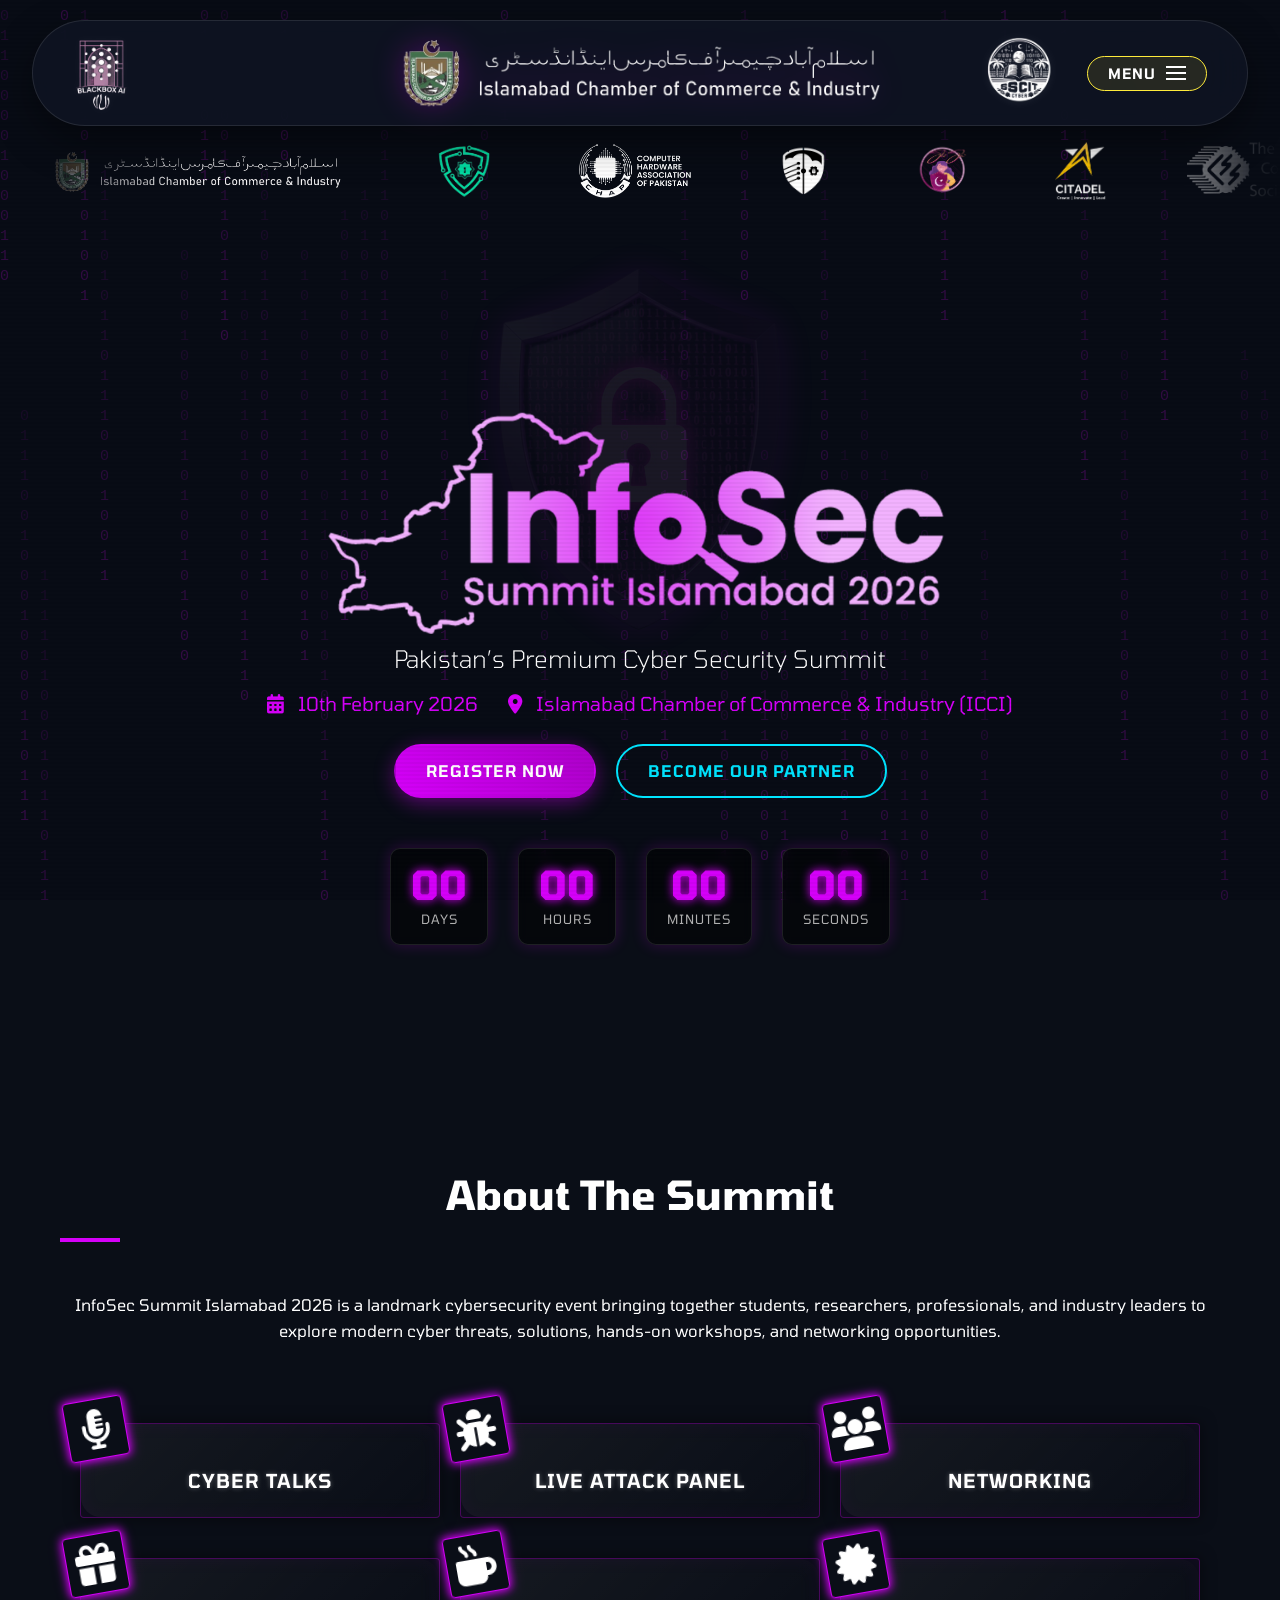
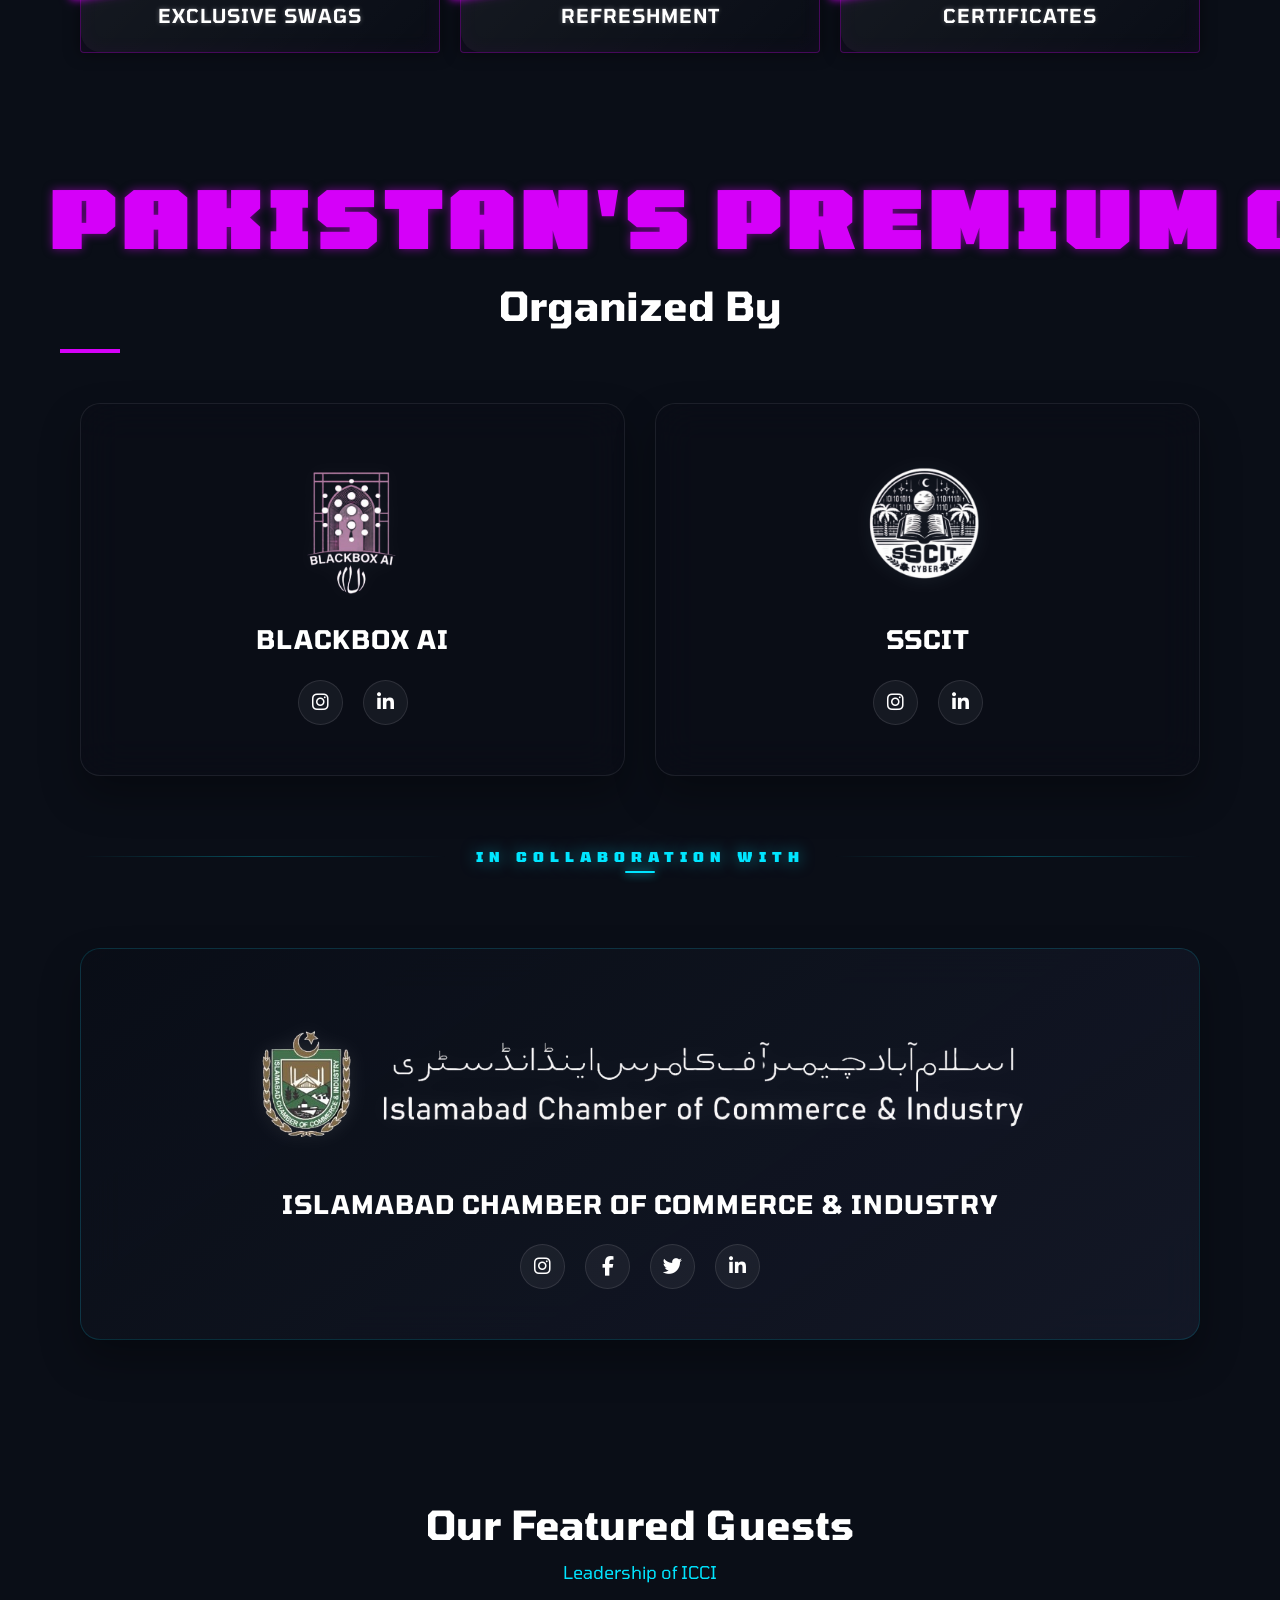
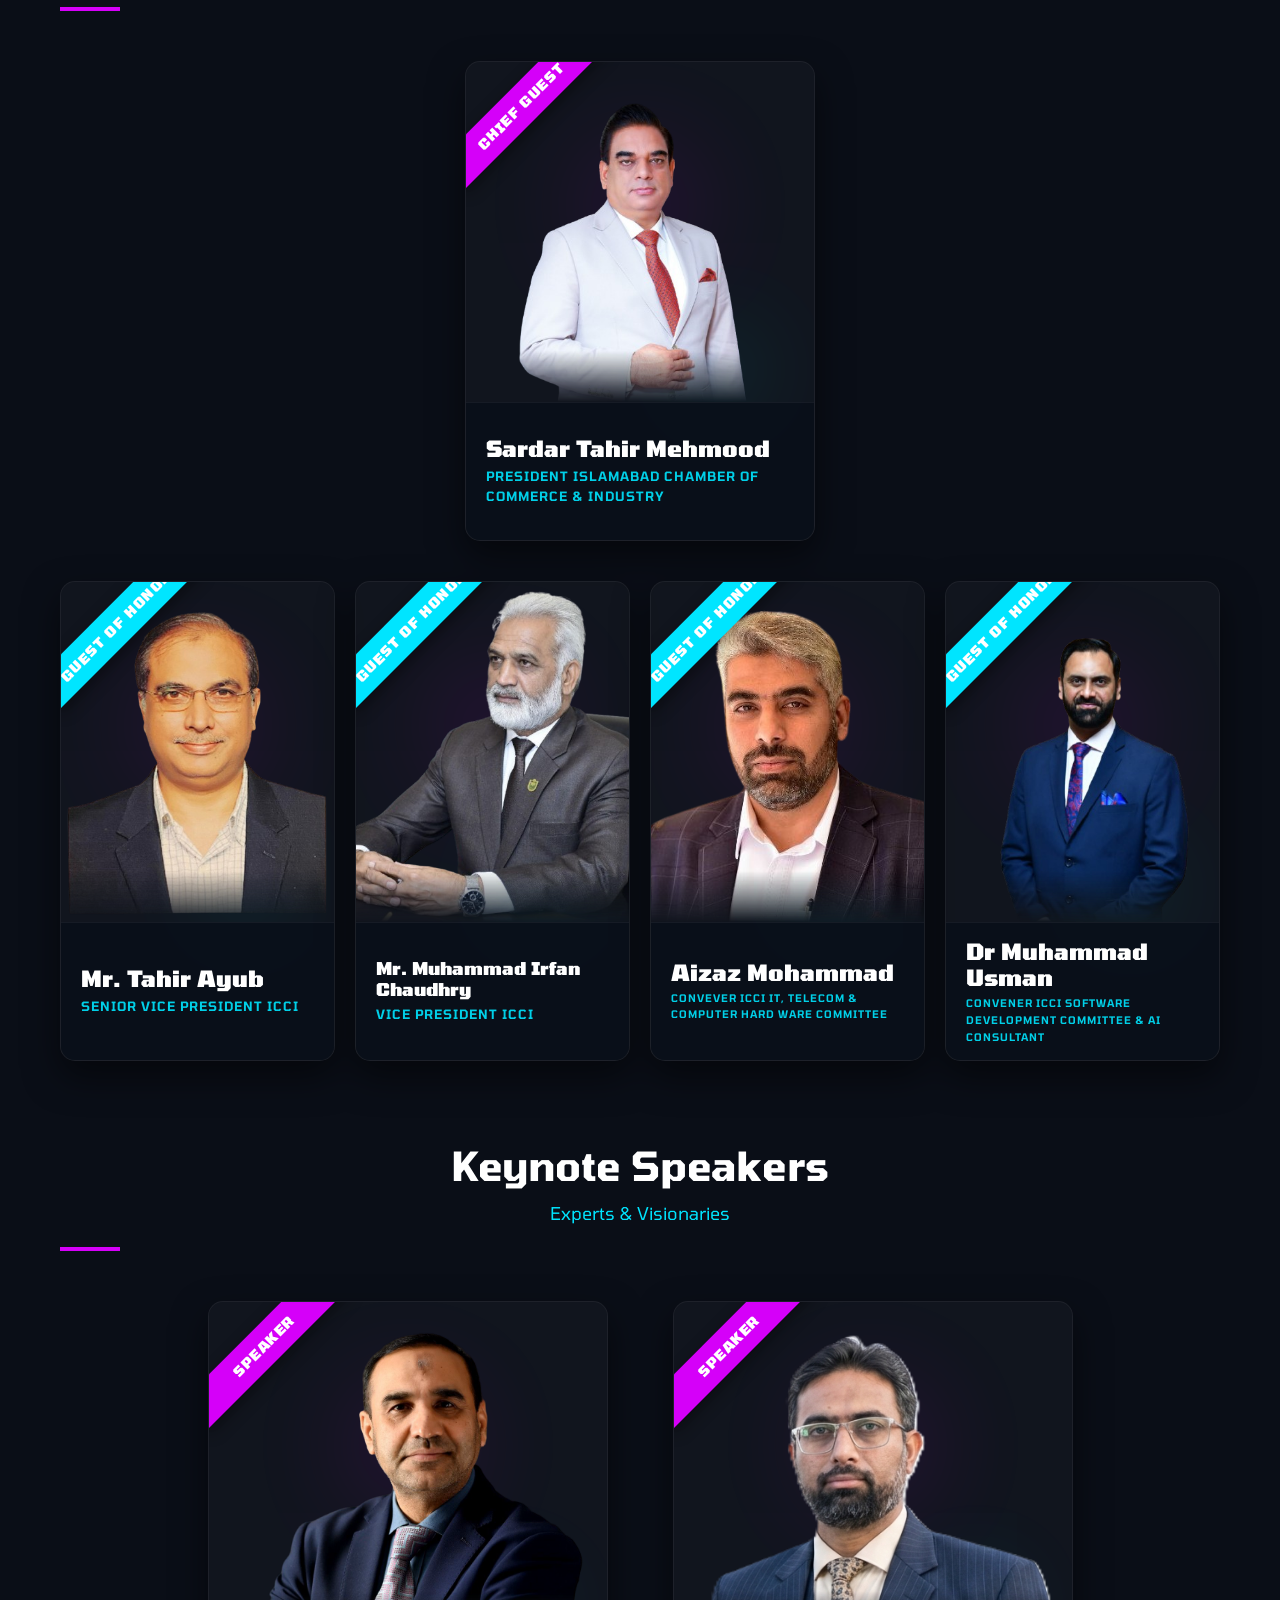
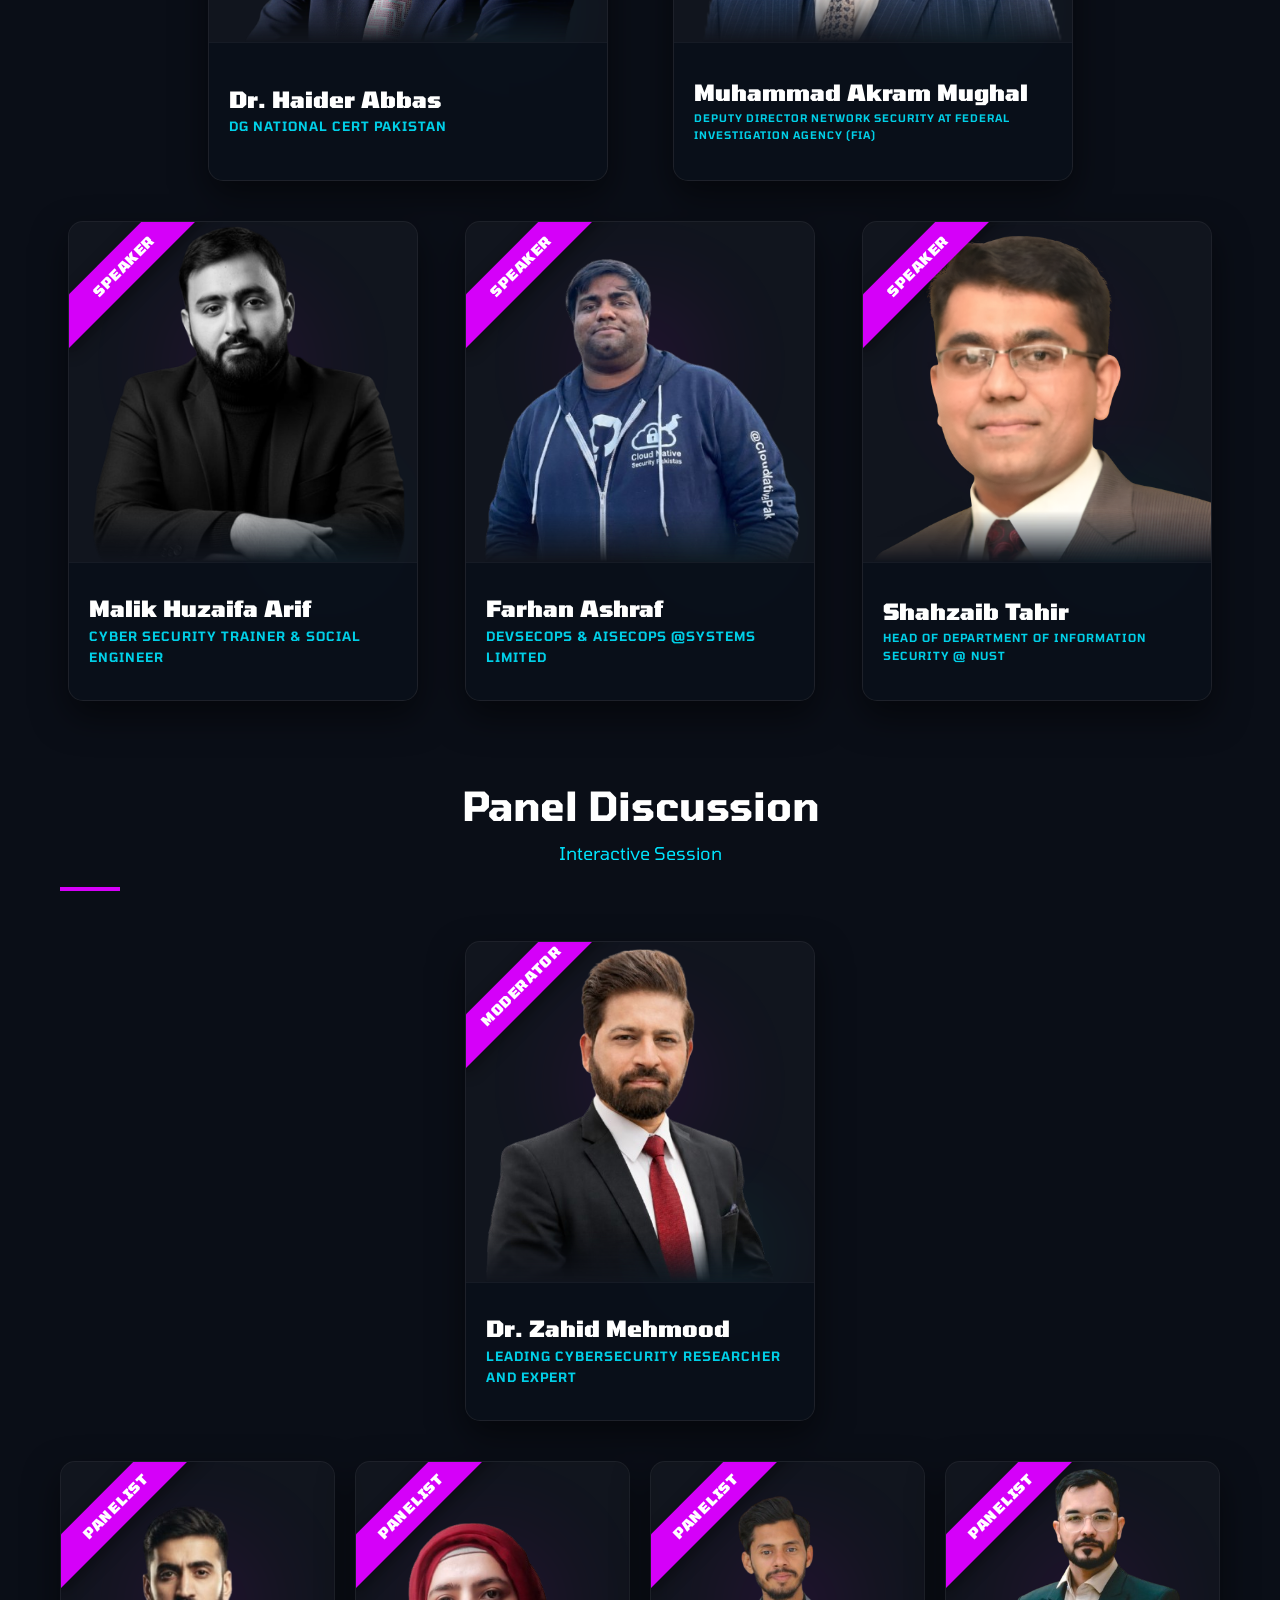
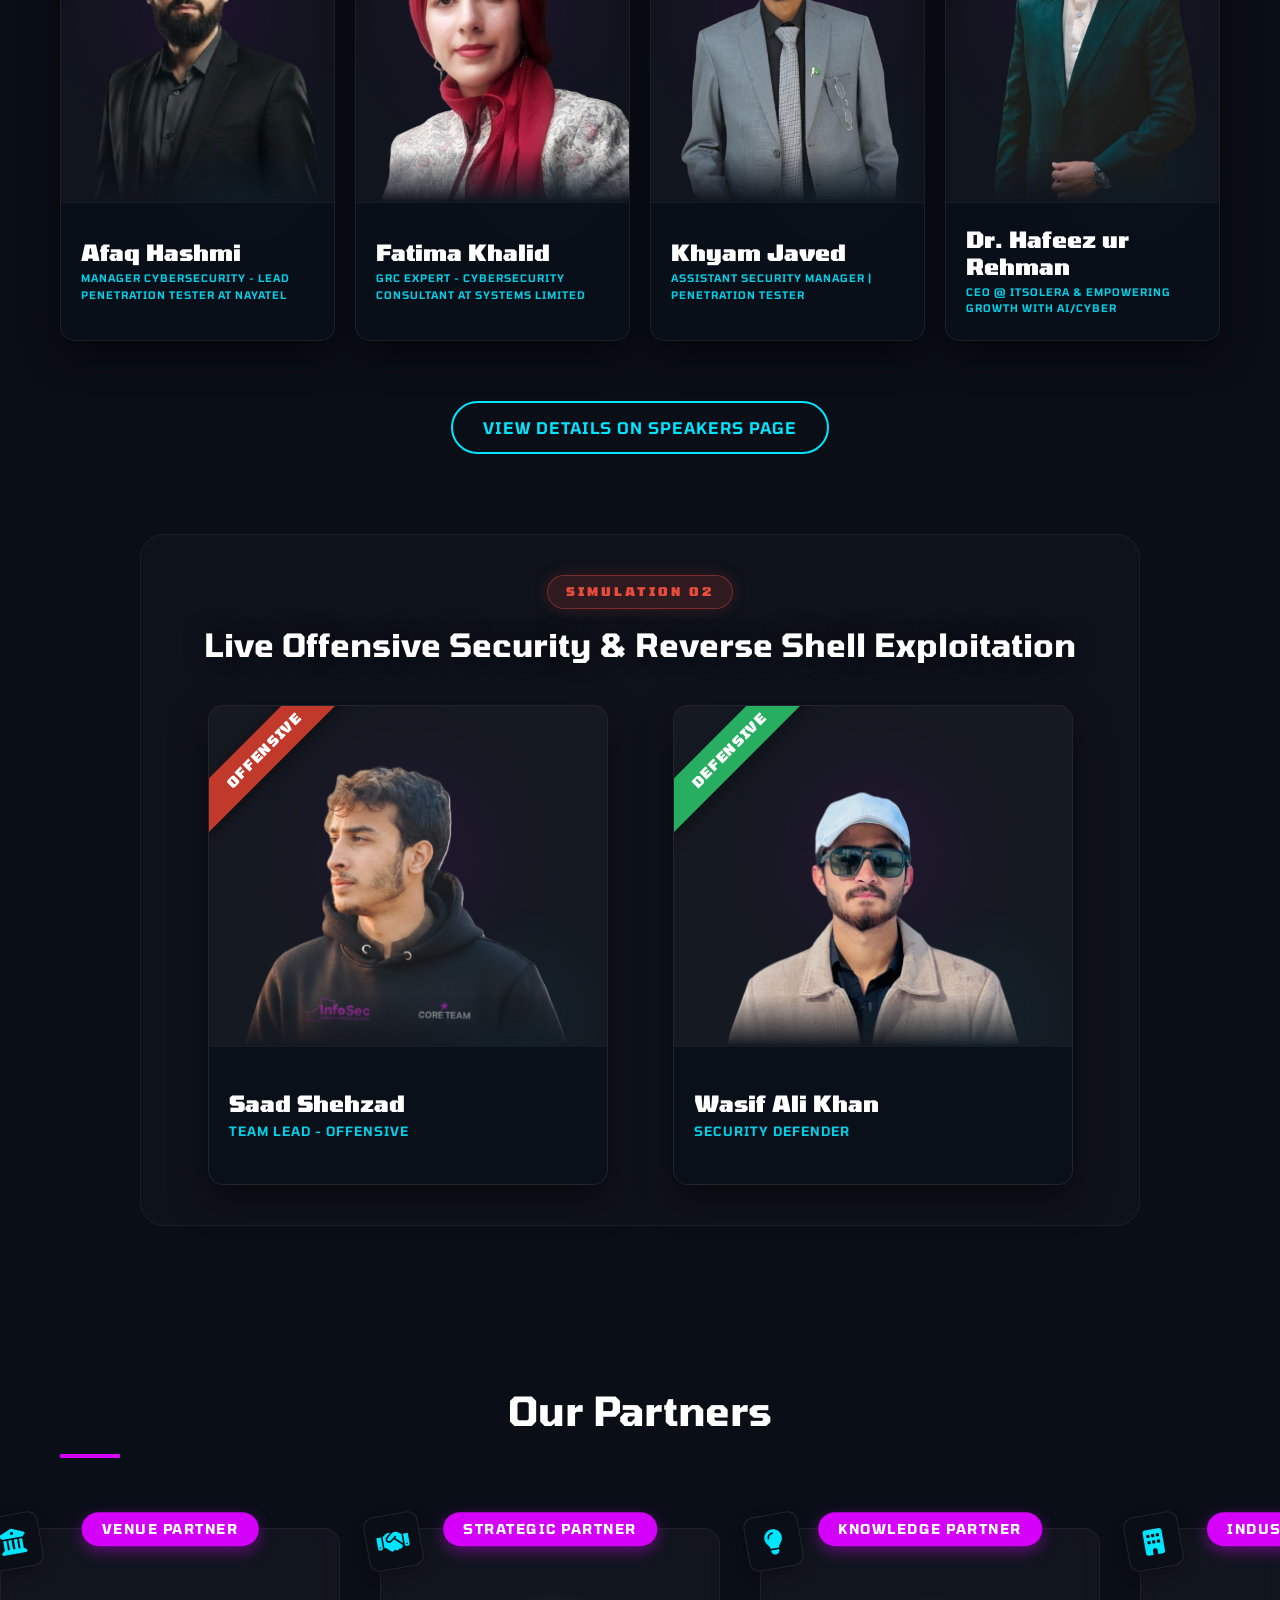
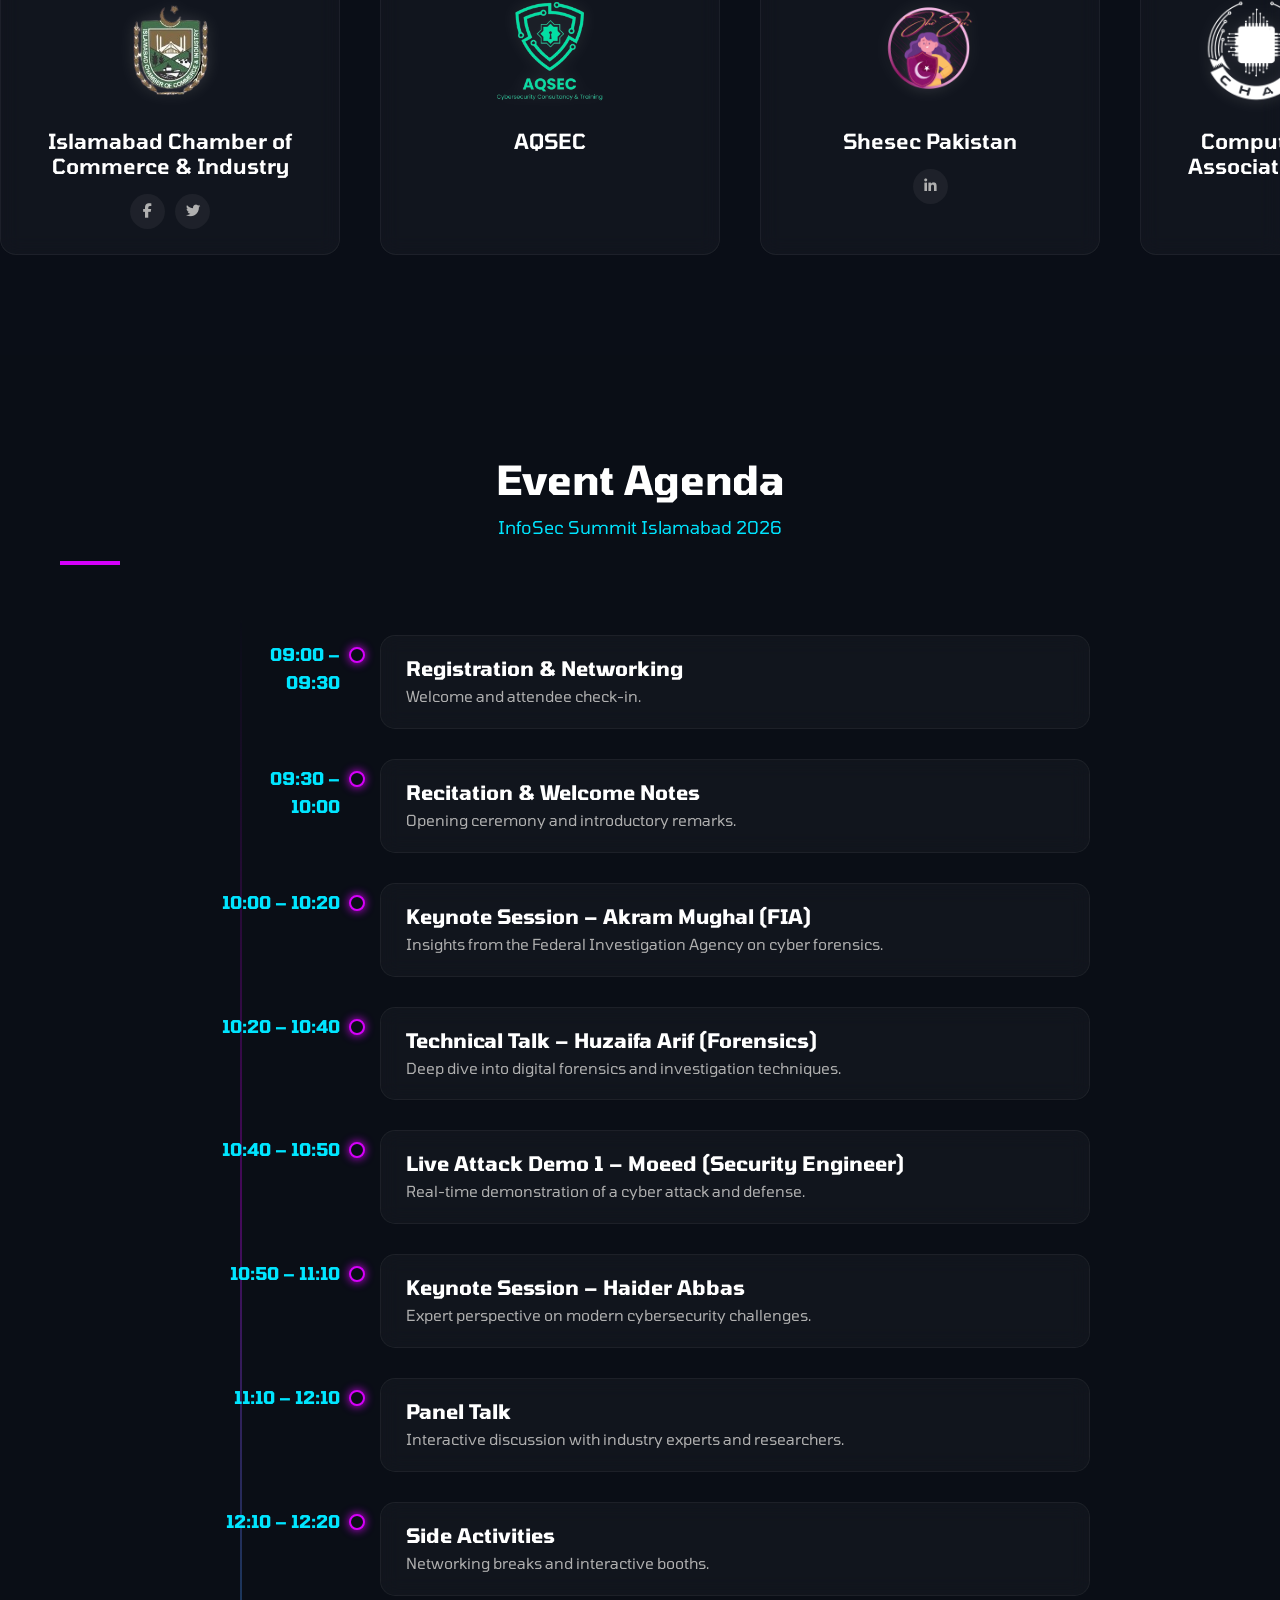
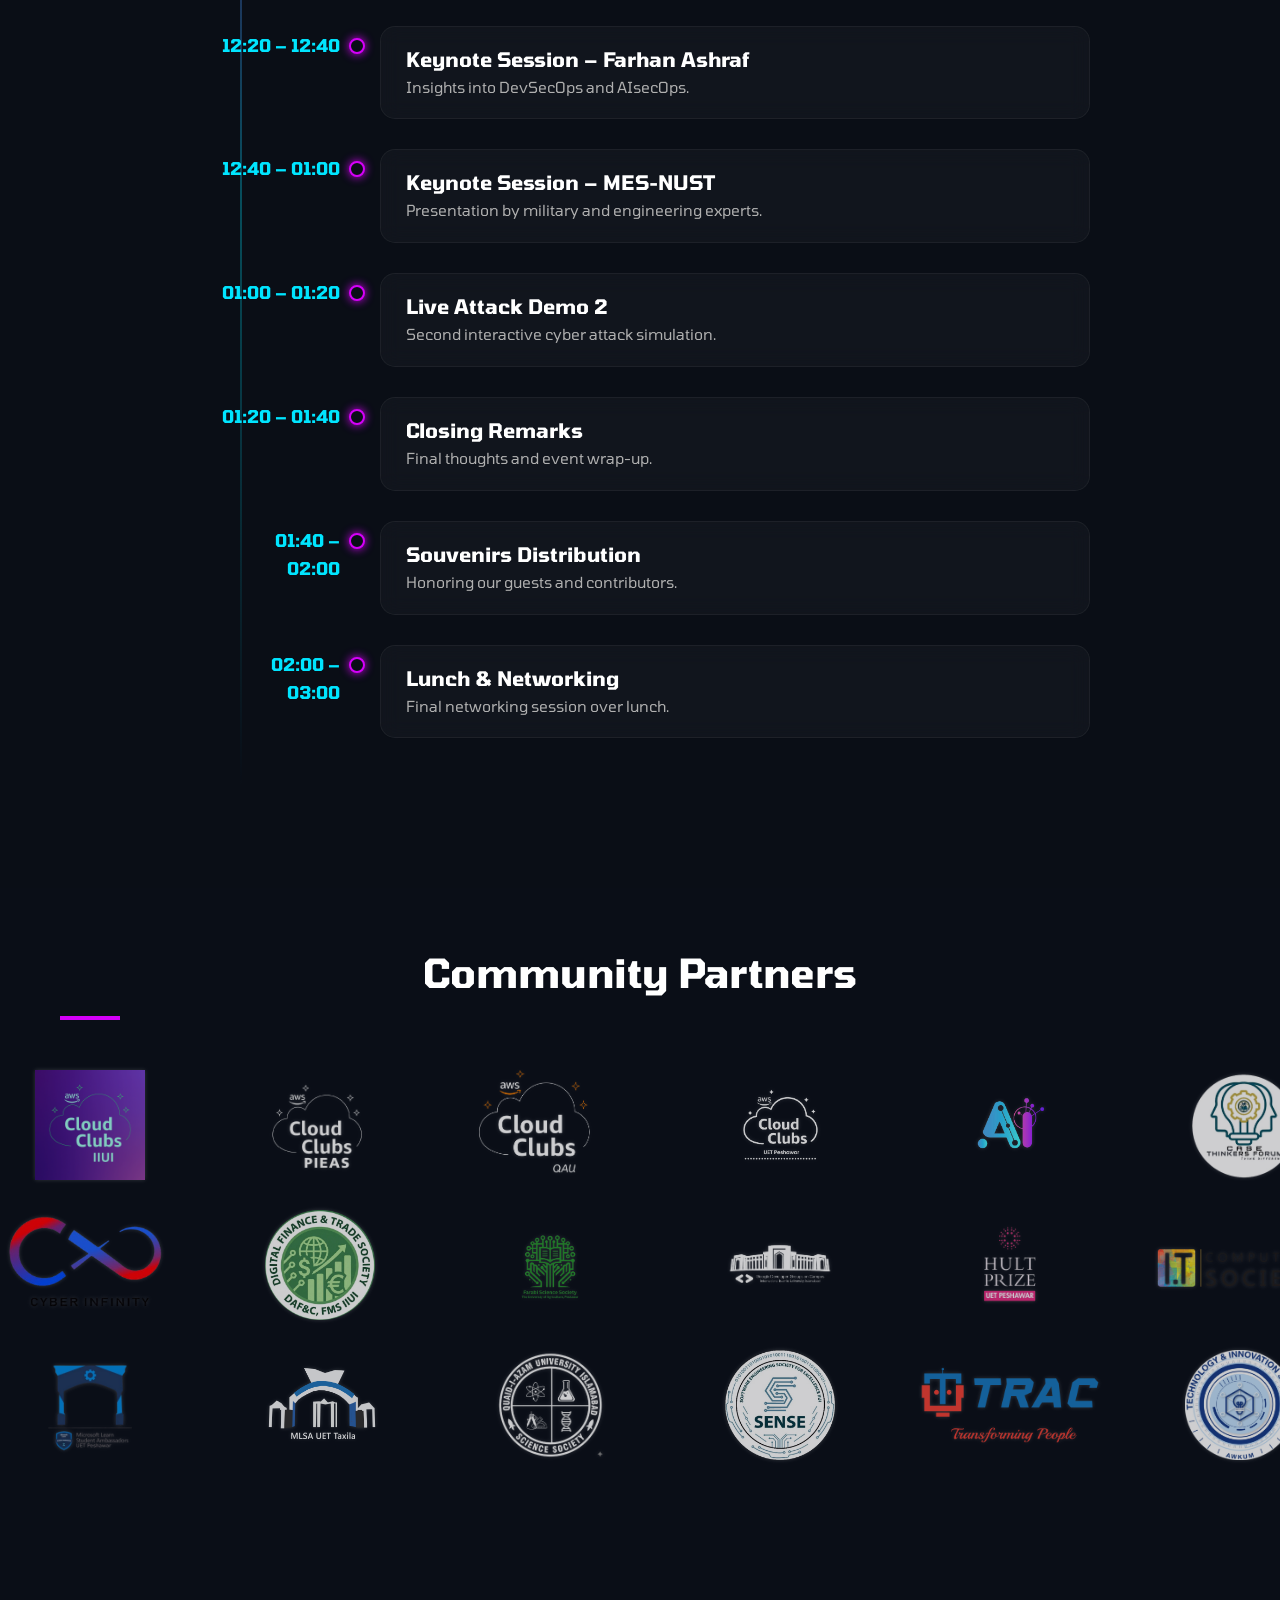
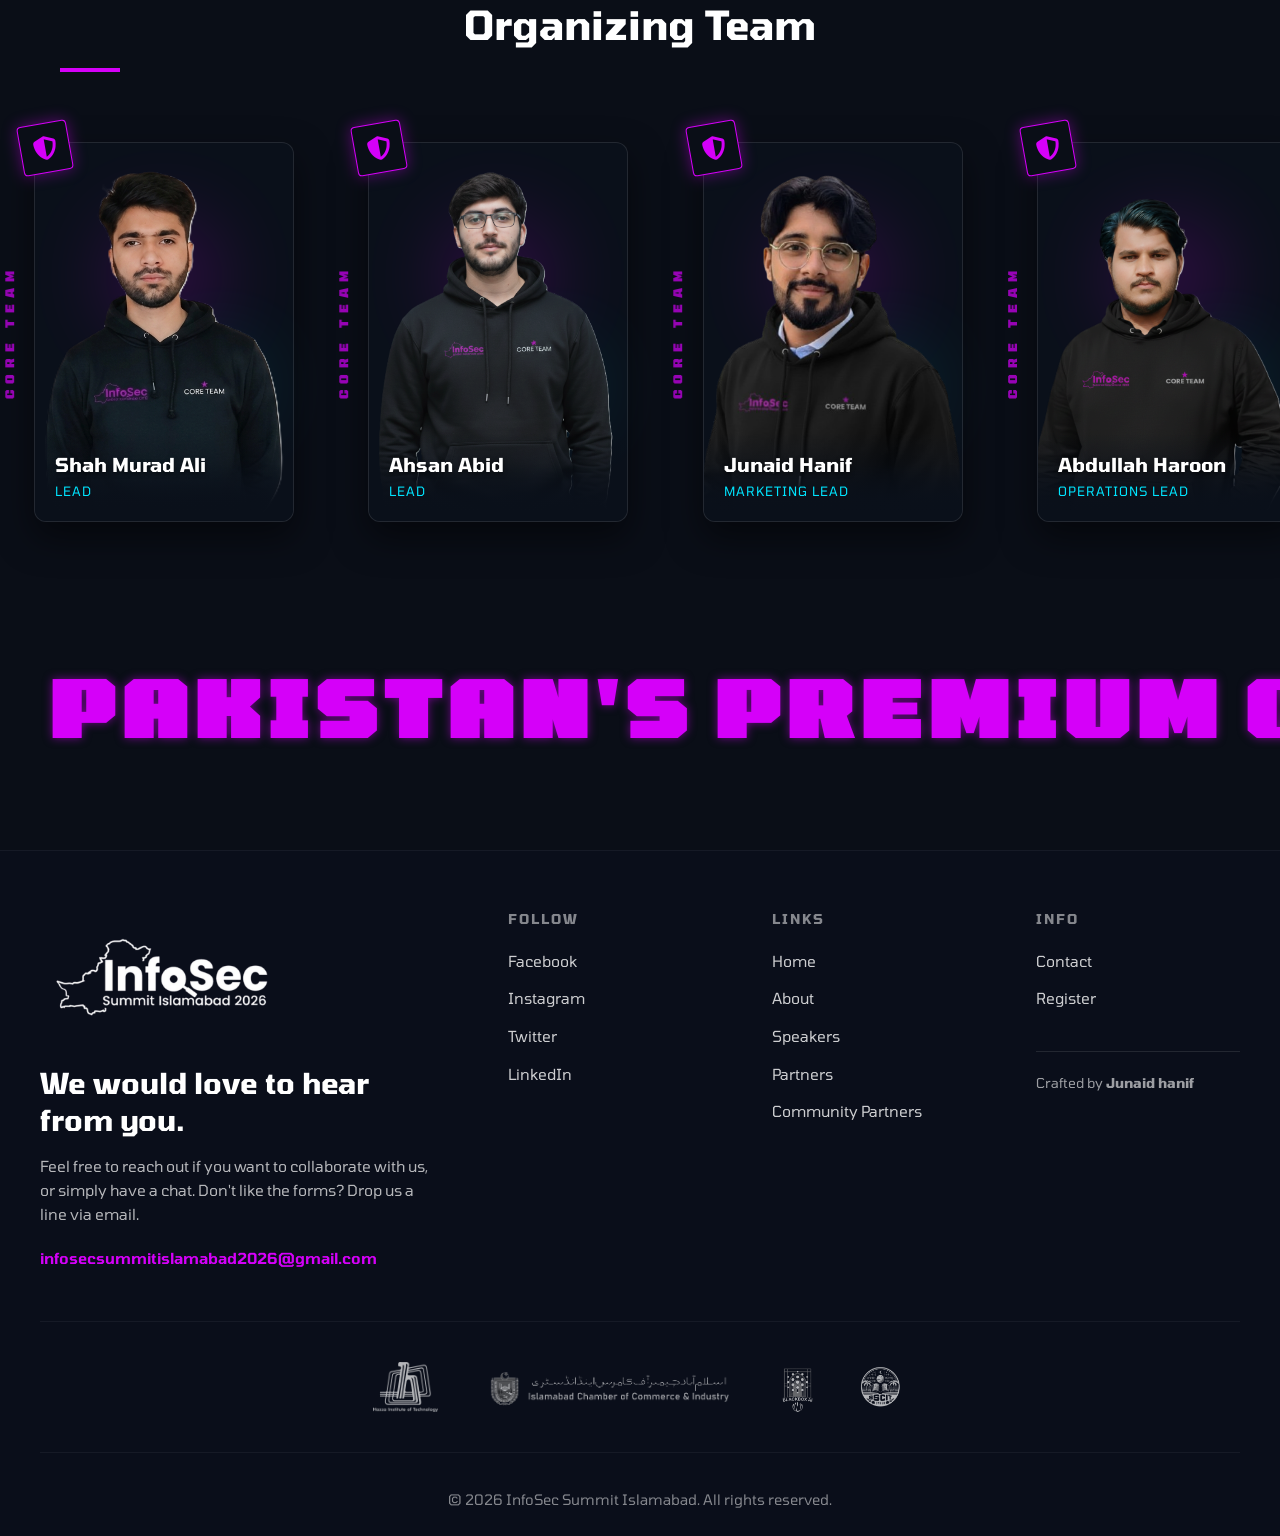
==== commit f0d962bd: "Update index.html" ====
--- a/index.html
+++ b/index.html
@@ -484,6 +484,37 @@
             </div>
         </section>
 
+
+          <!-- Attack Two -->
+                <div class="attack-session-container">
+                    <div class="attack-topic-box text-center">
+                        <span class="attack-label">Simulation 02</span>
+                        <h3 class="attack-topic">Live Offensive Security & Reverse Shell Exploitation</h3>
+                    </div>
+                    <div class="grid-2">
+                        <!-- Offensive -->
+                        <div class="speaker-card">
+                            <div class="speaker-badge offensive">OFFENSIVE</div>
+                            <img src="images/team/MuhammadSaadShahzad.png" alt="Saad Shehzad" class="speaker-img">
+                            <div class="speaker-content">
+                                <h3 class="speaker-name">Saad Shehzad</h3>
+                                <p class="speaker-role">Team Lead - Offensive</p>
+                            </div>
+                        </div>
+                        <!-- Defensive -->
+                        <div class="speaker-card">
+                            <div class="speaker-badge defensive">DEFENSIVE</div>
+                            <img src="images/team/Wasif Ali.png" alt="Wasif Ali Khan" class="speaker-img">
+                            <div class="speaker-content">
+                                <h3 class="speaker-name">Wasif Ali Khan</h3>
+                                <p class="speaker-role">Security Defender</p>
+                            </div>
+                        </div>
+                    </div>
+                </div>
+            </div>
+        </section>
+
         <!-- PARTNERS SCROLL SECTION -->
         <section class="sponsors-scroll-section" id="sponsors-scroll">
             <div class="container section-header text-center">
@@ -1270,4 +1301,5 @@
     <script src="scripts/script.js"></script>
 </body>
 
-</html>+
+</html>
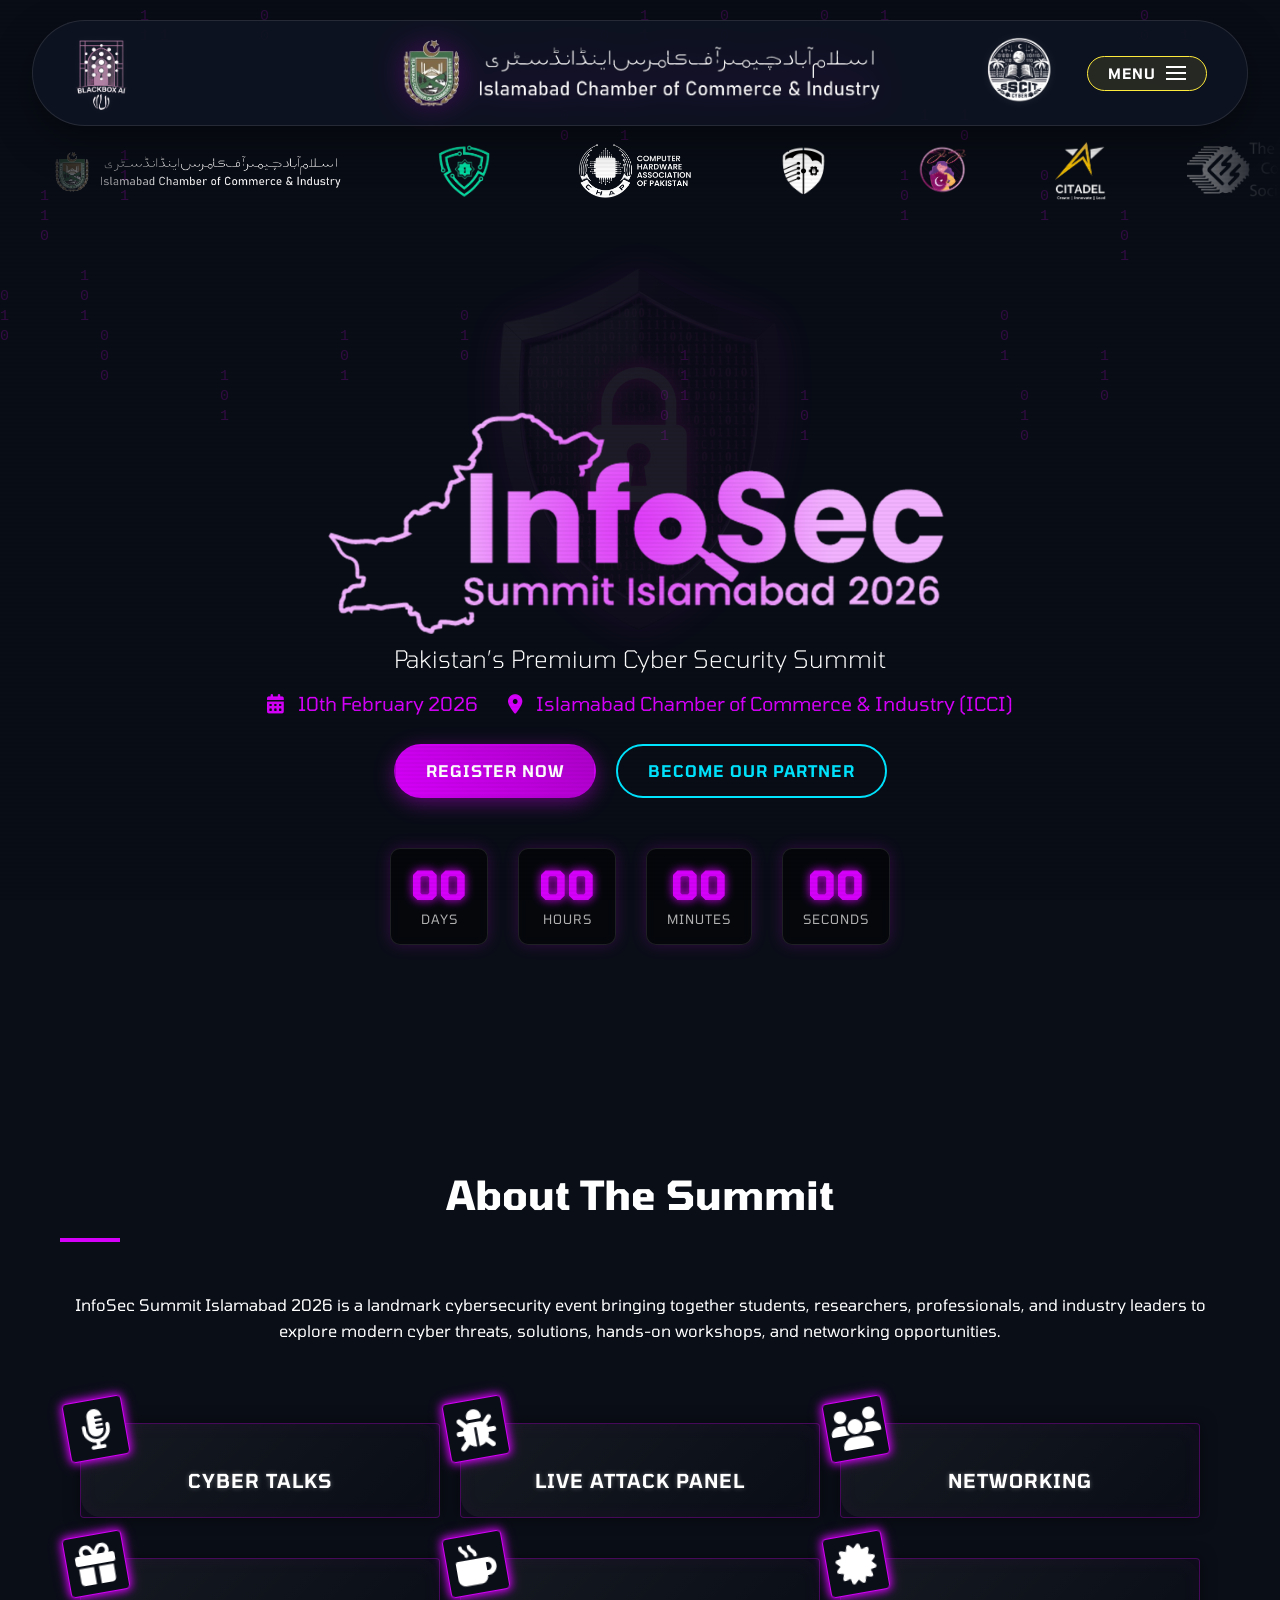
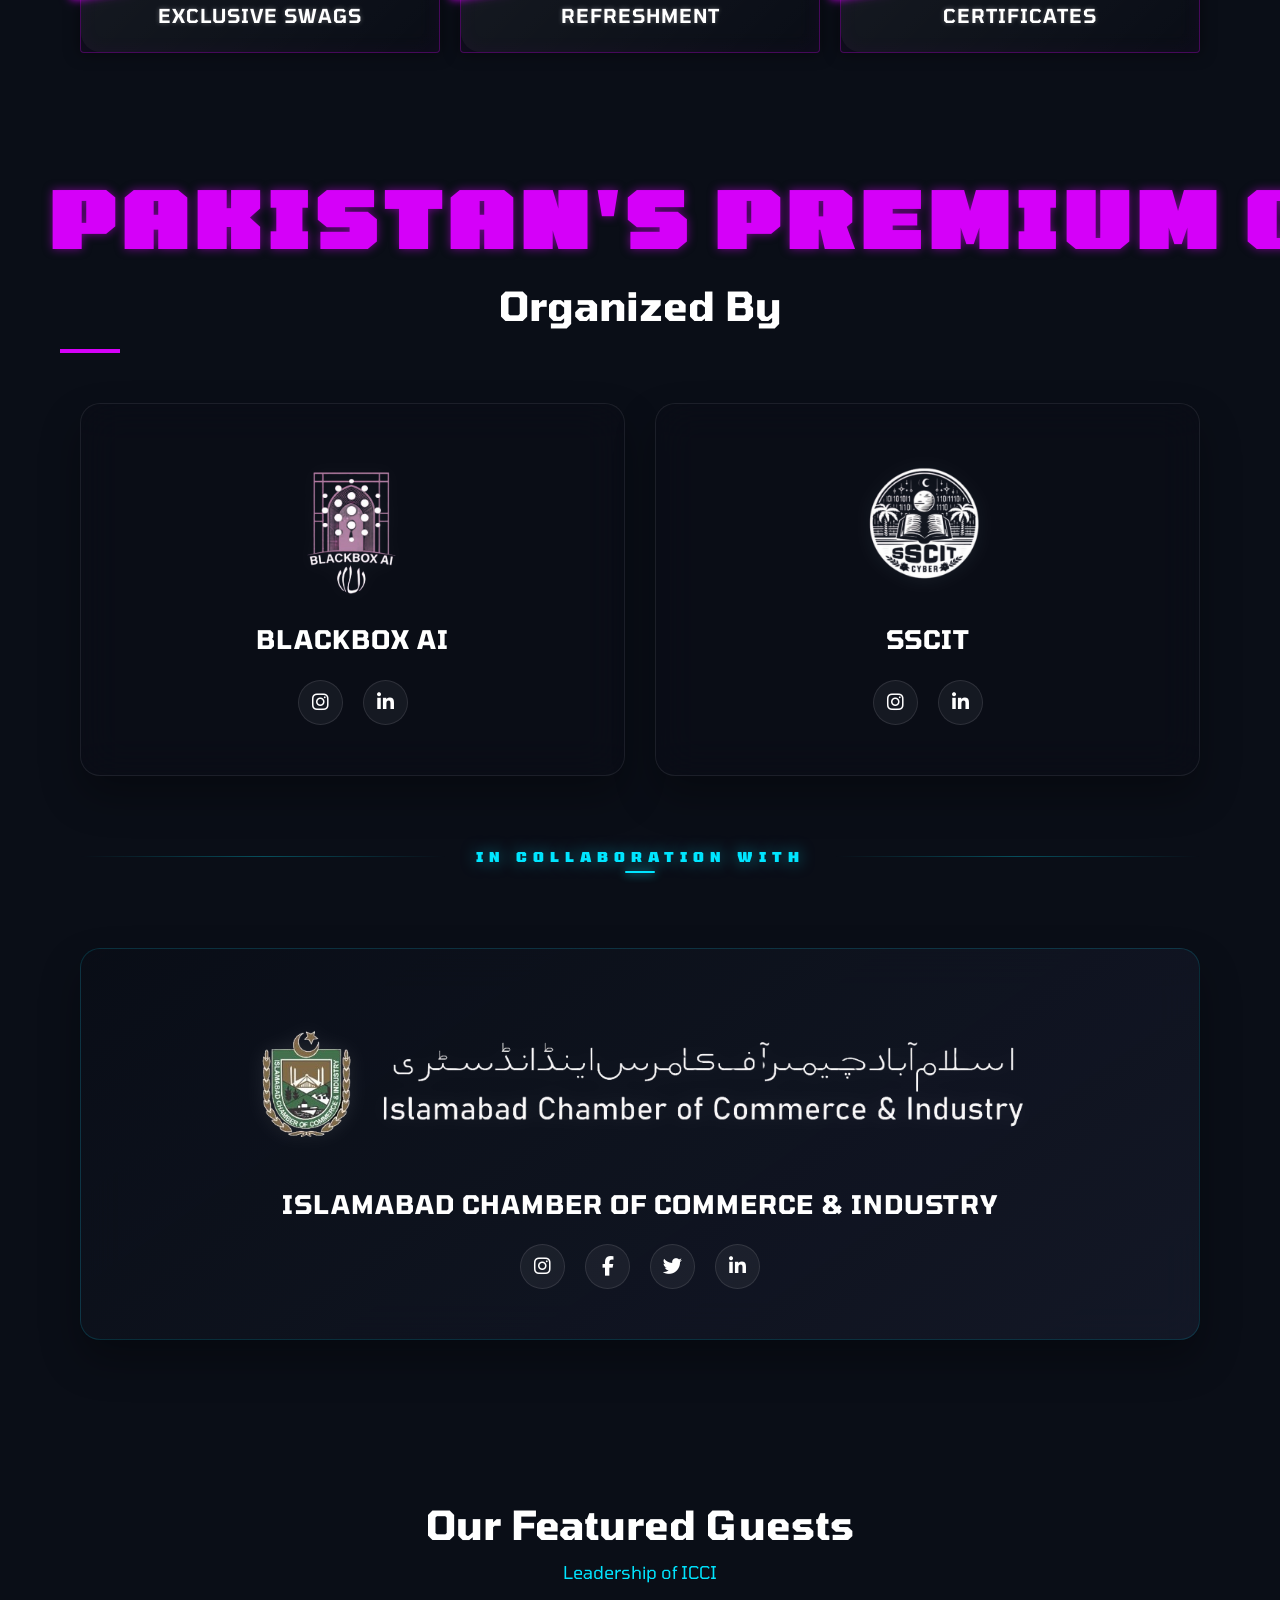
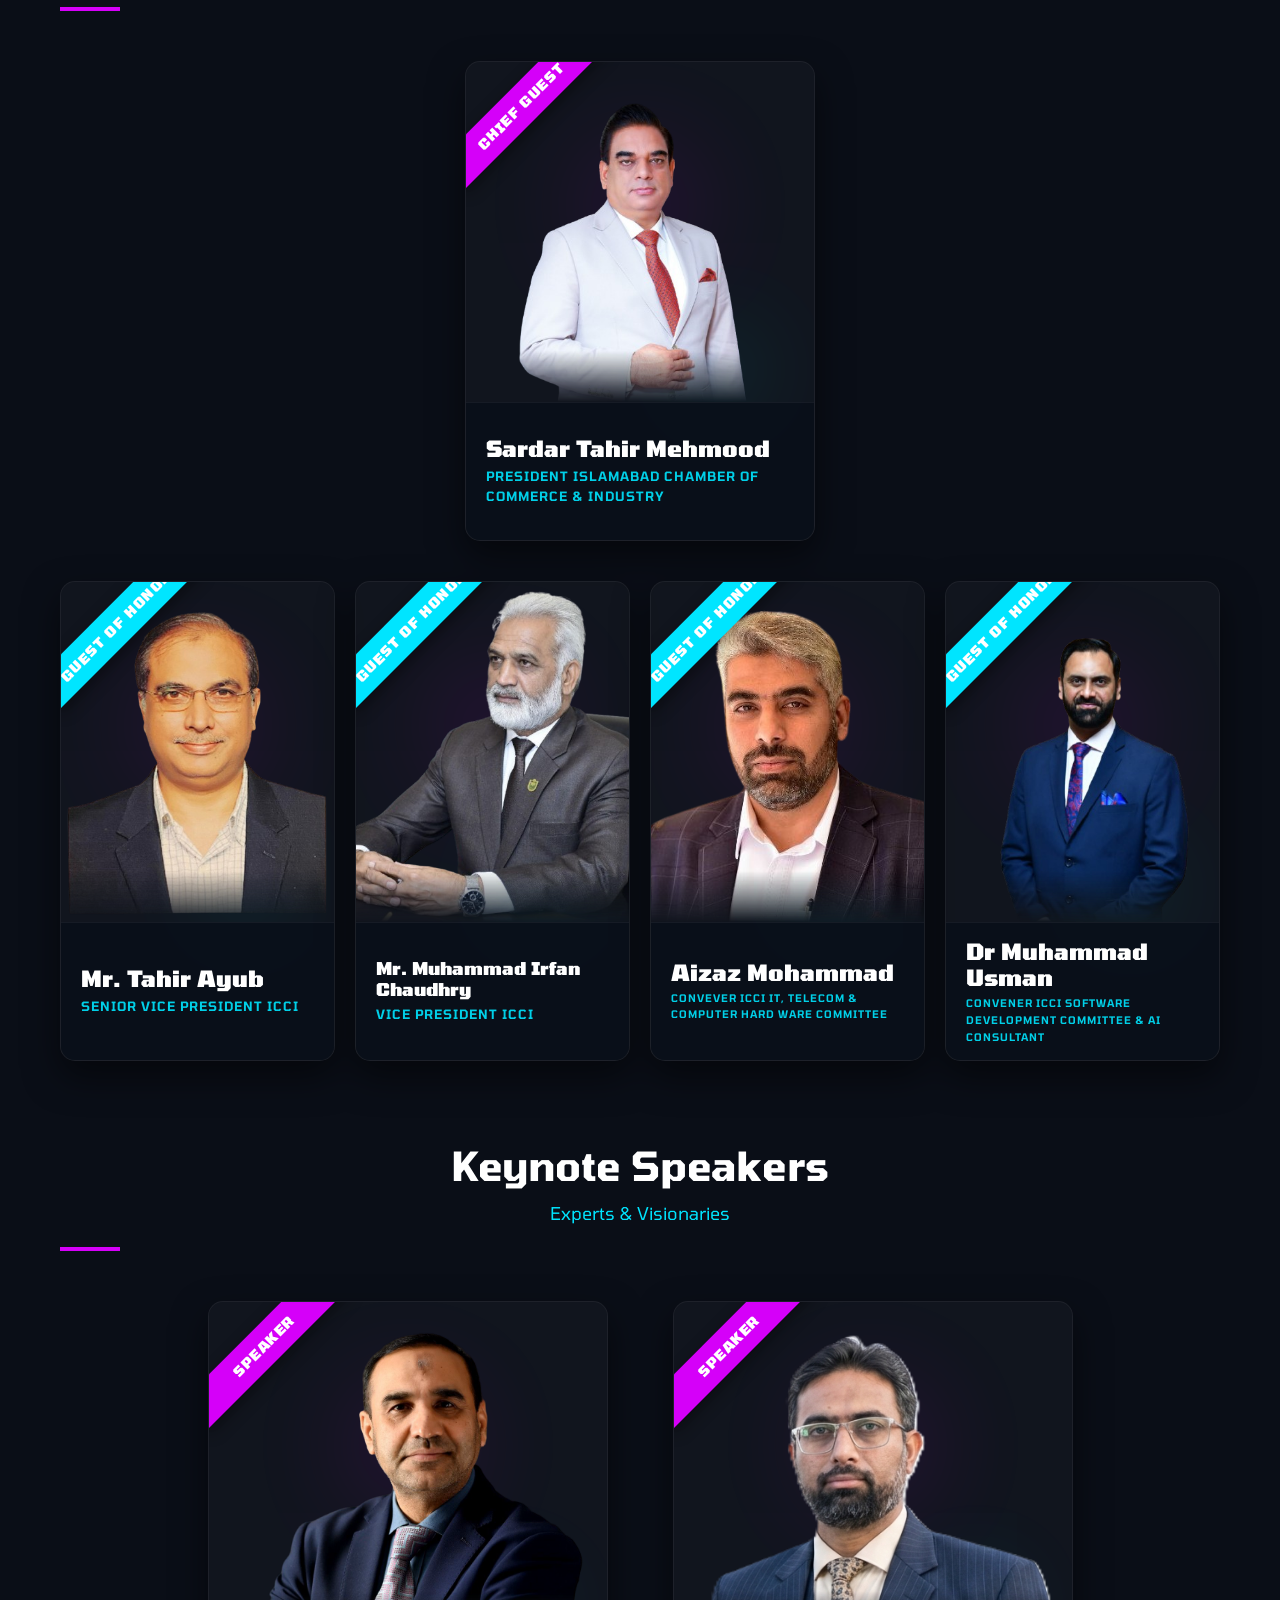
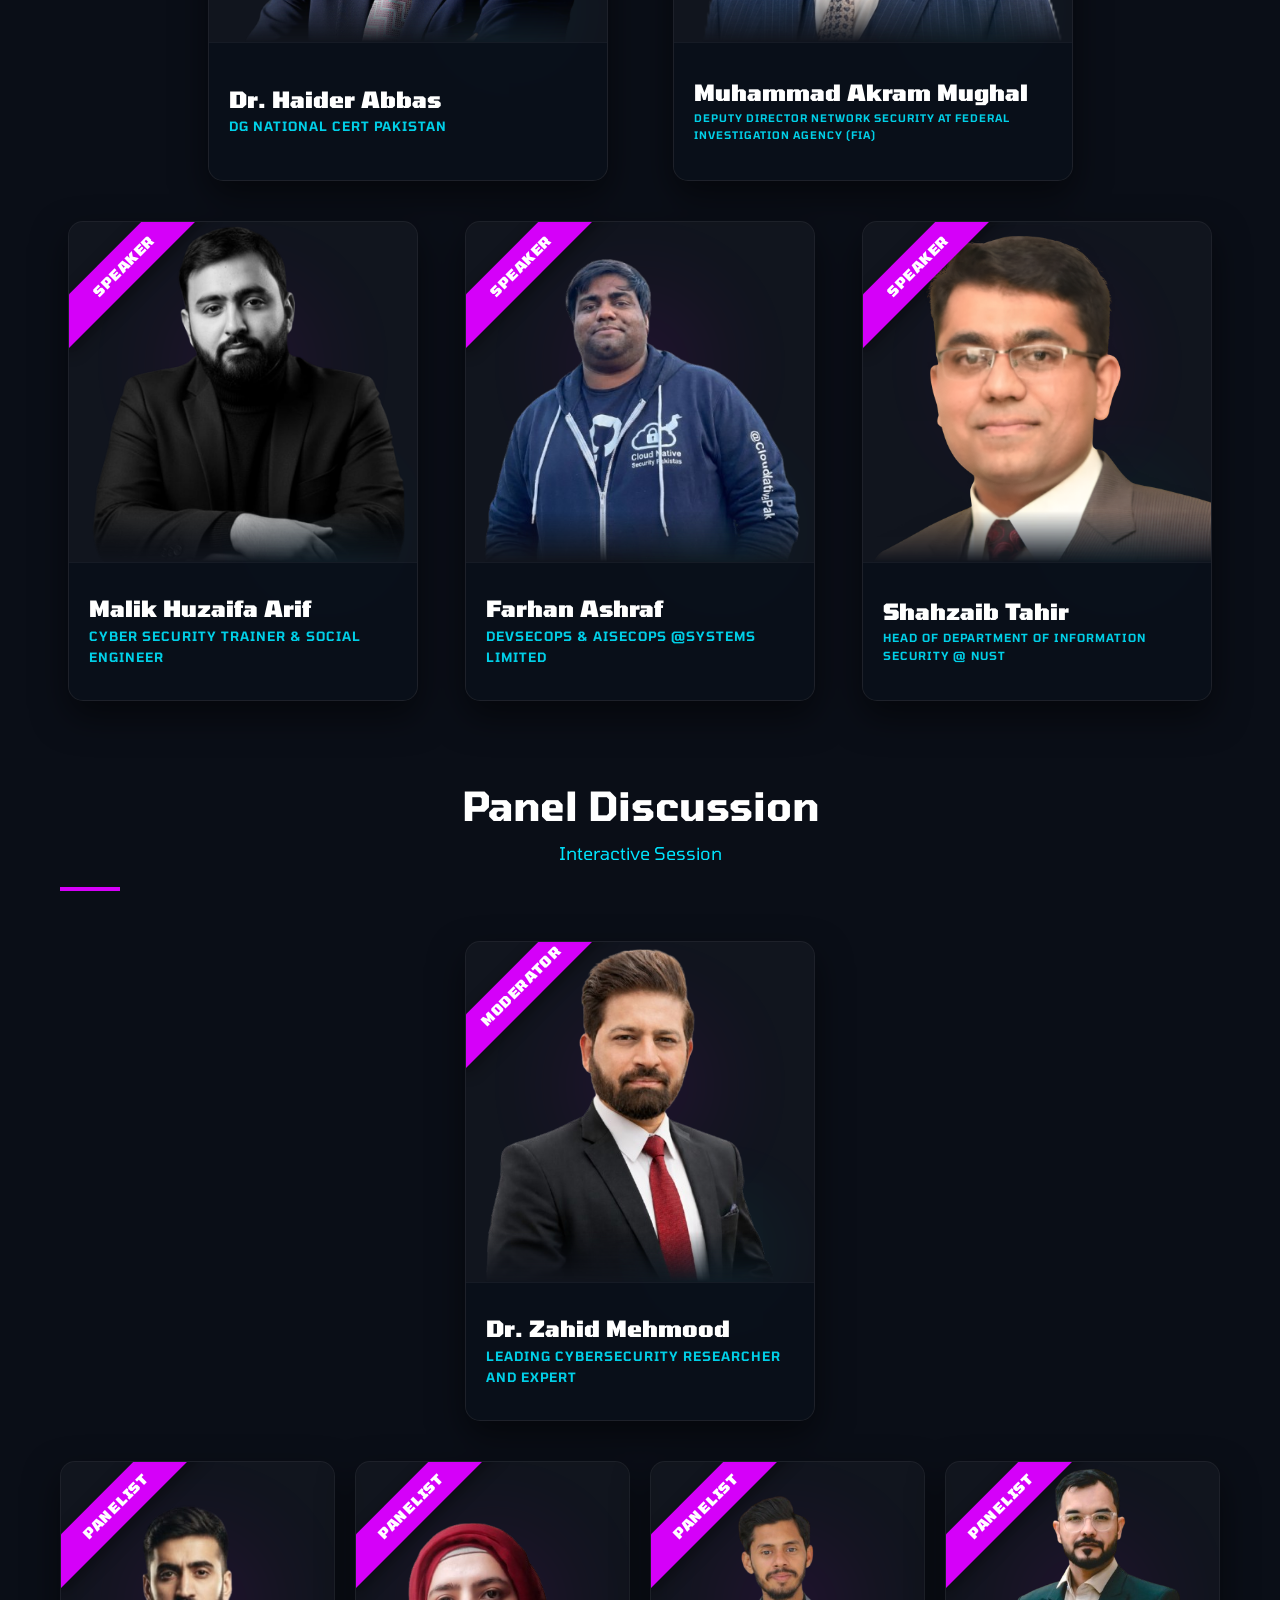
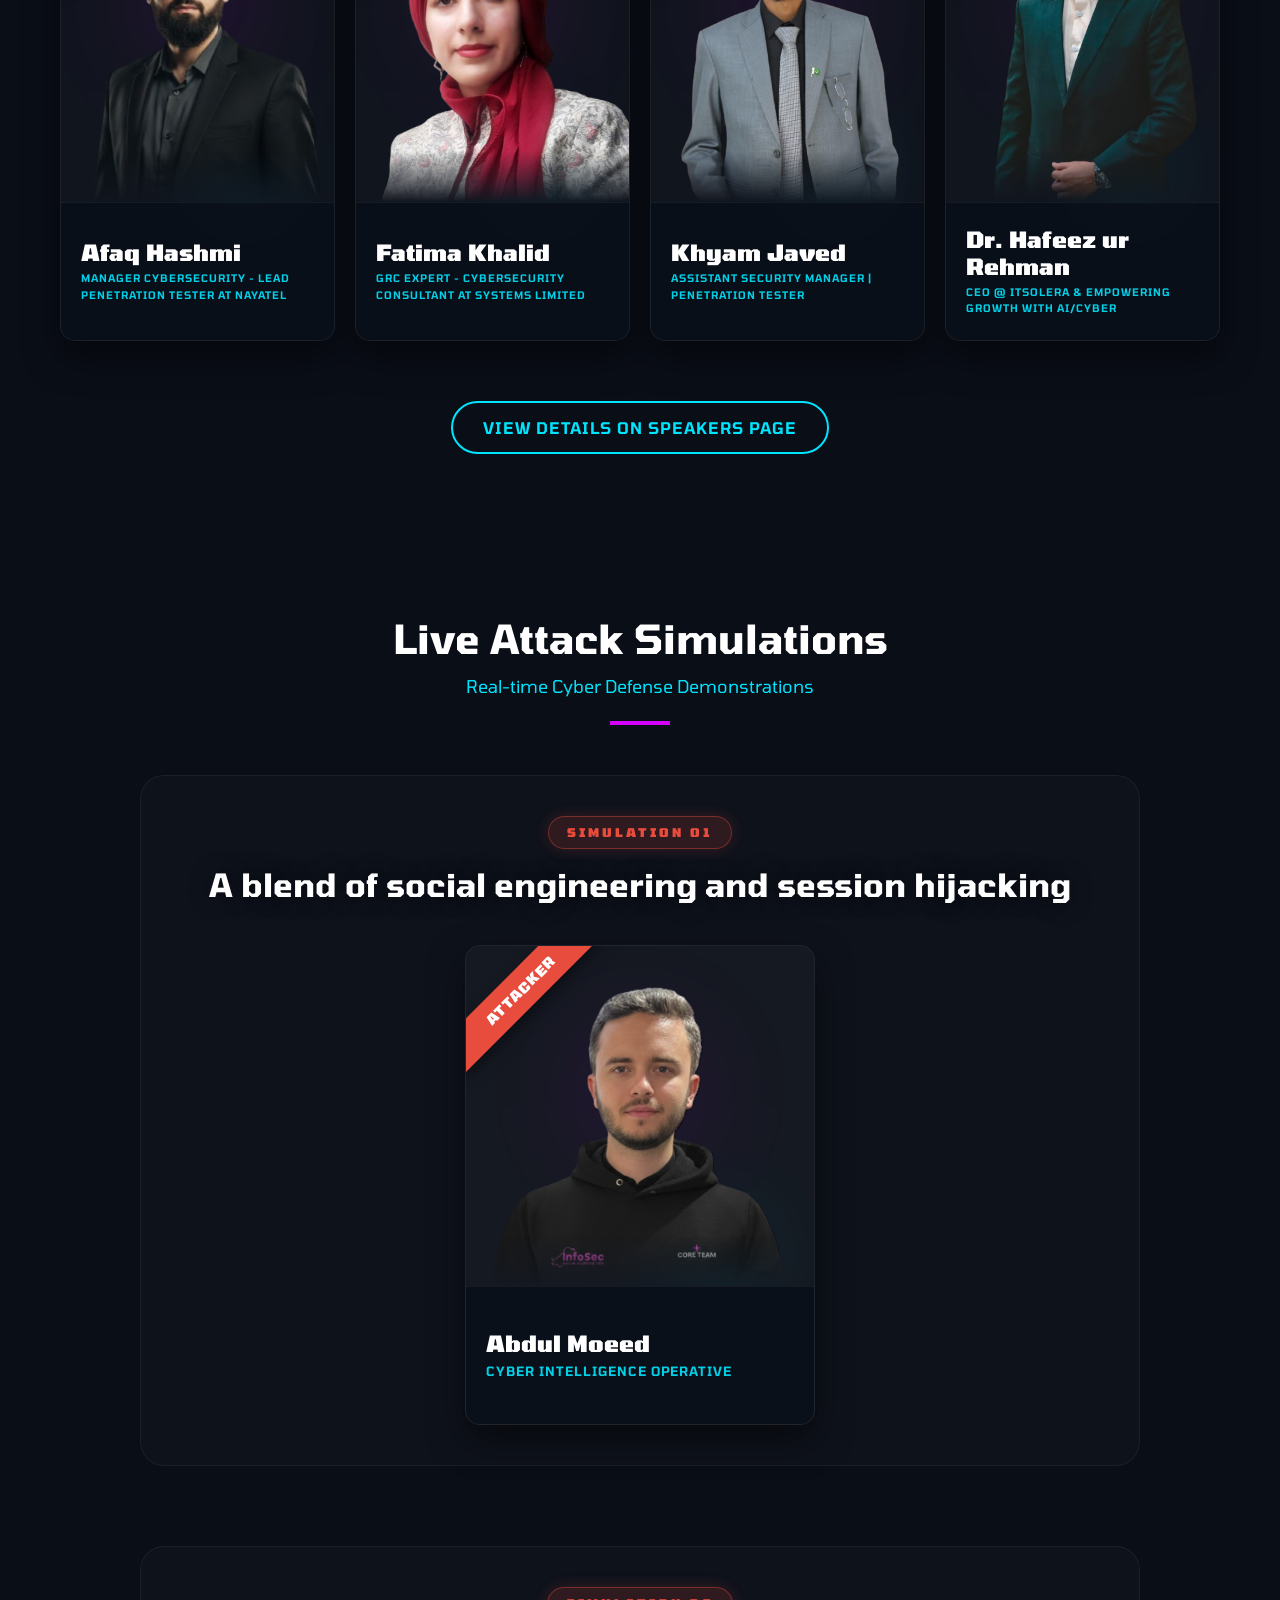
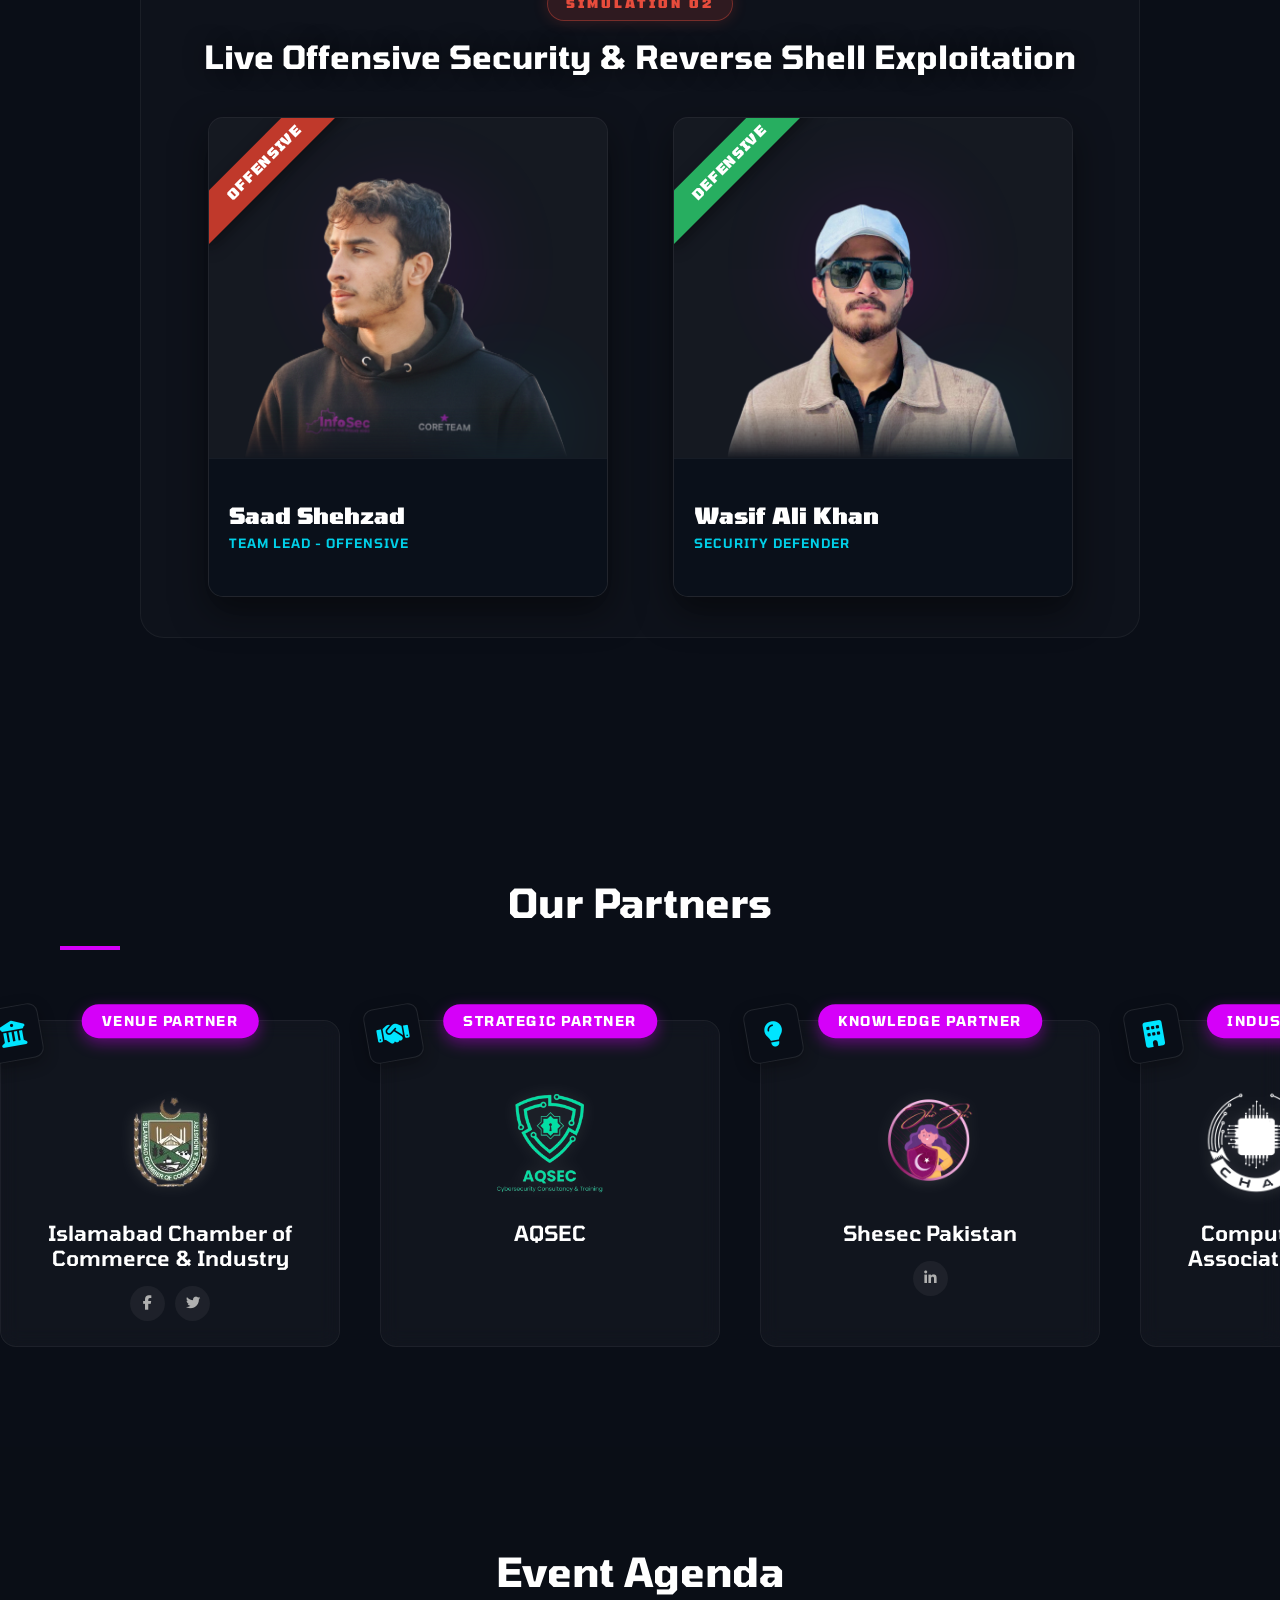
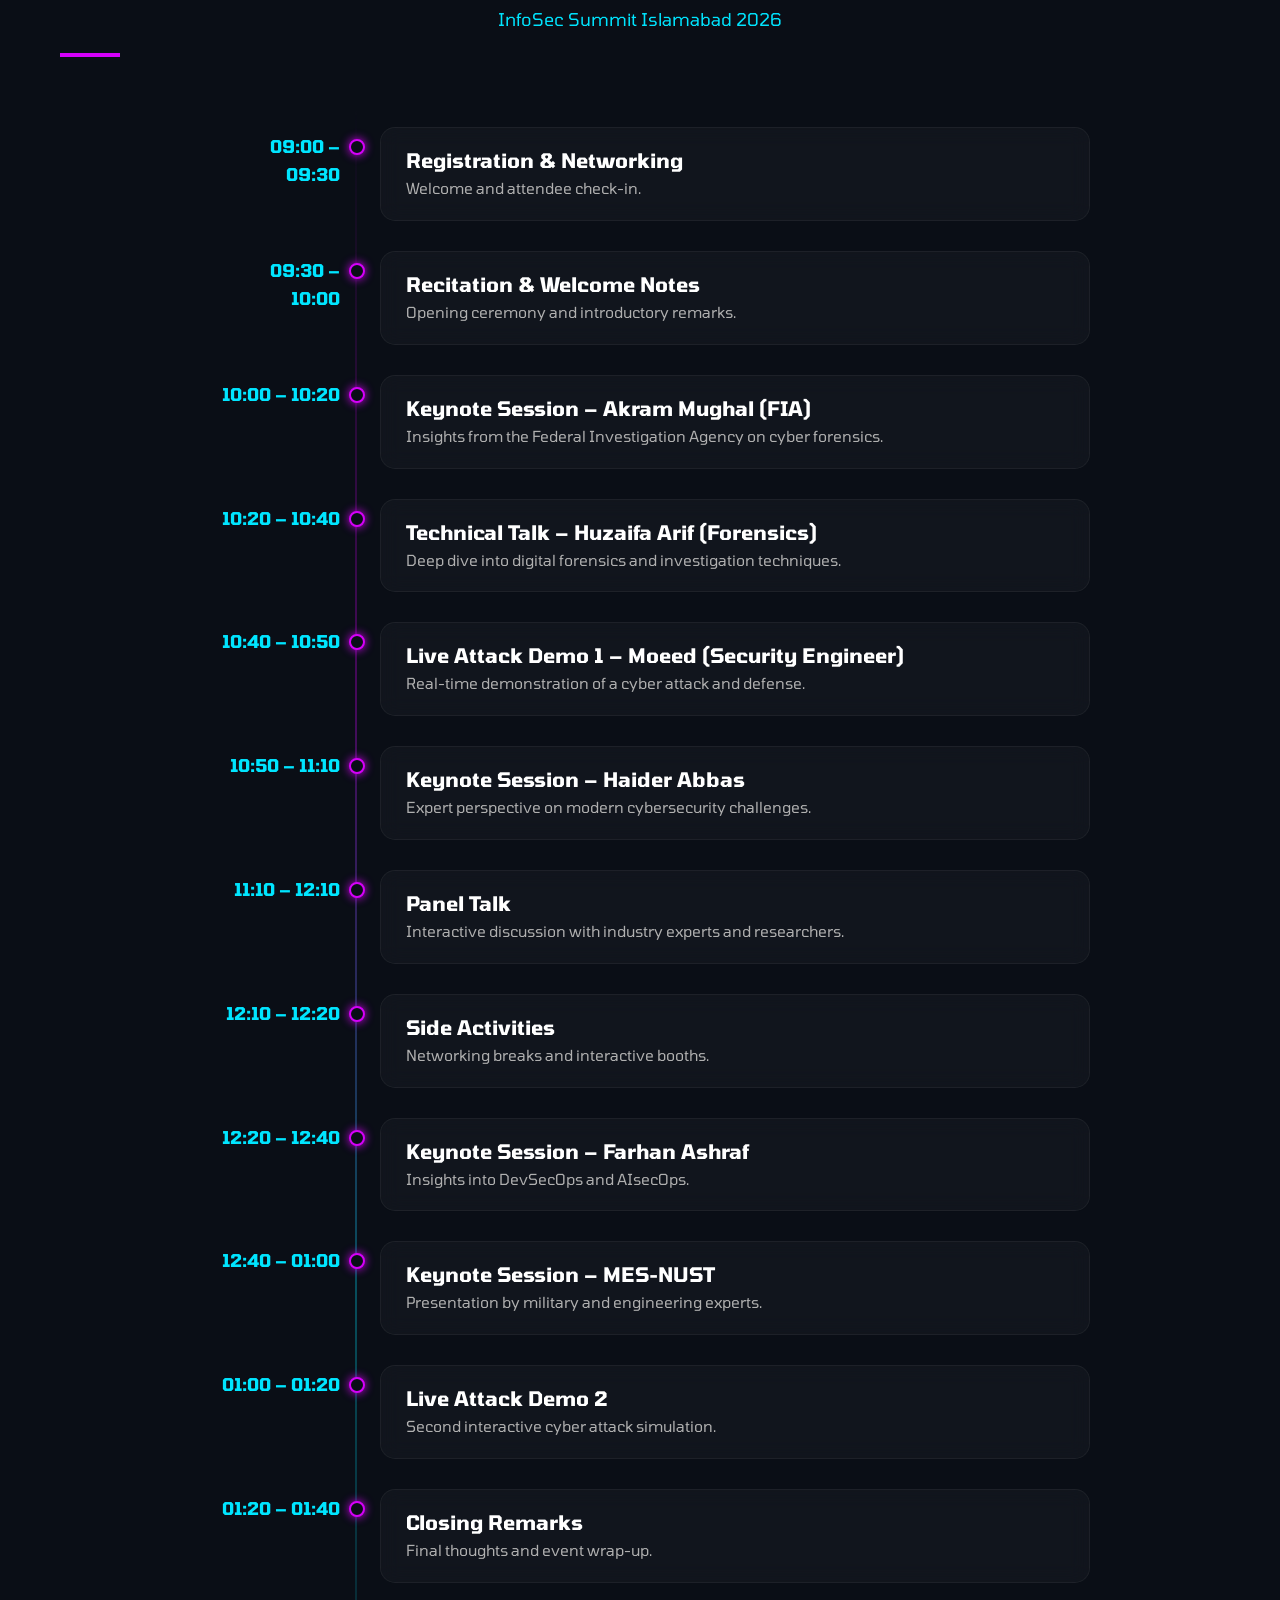
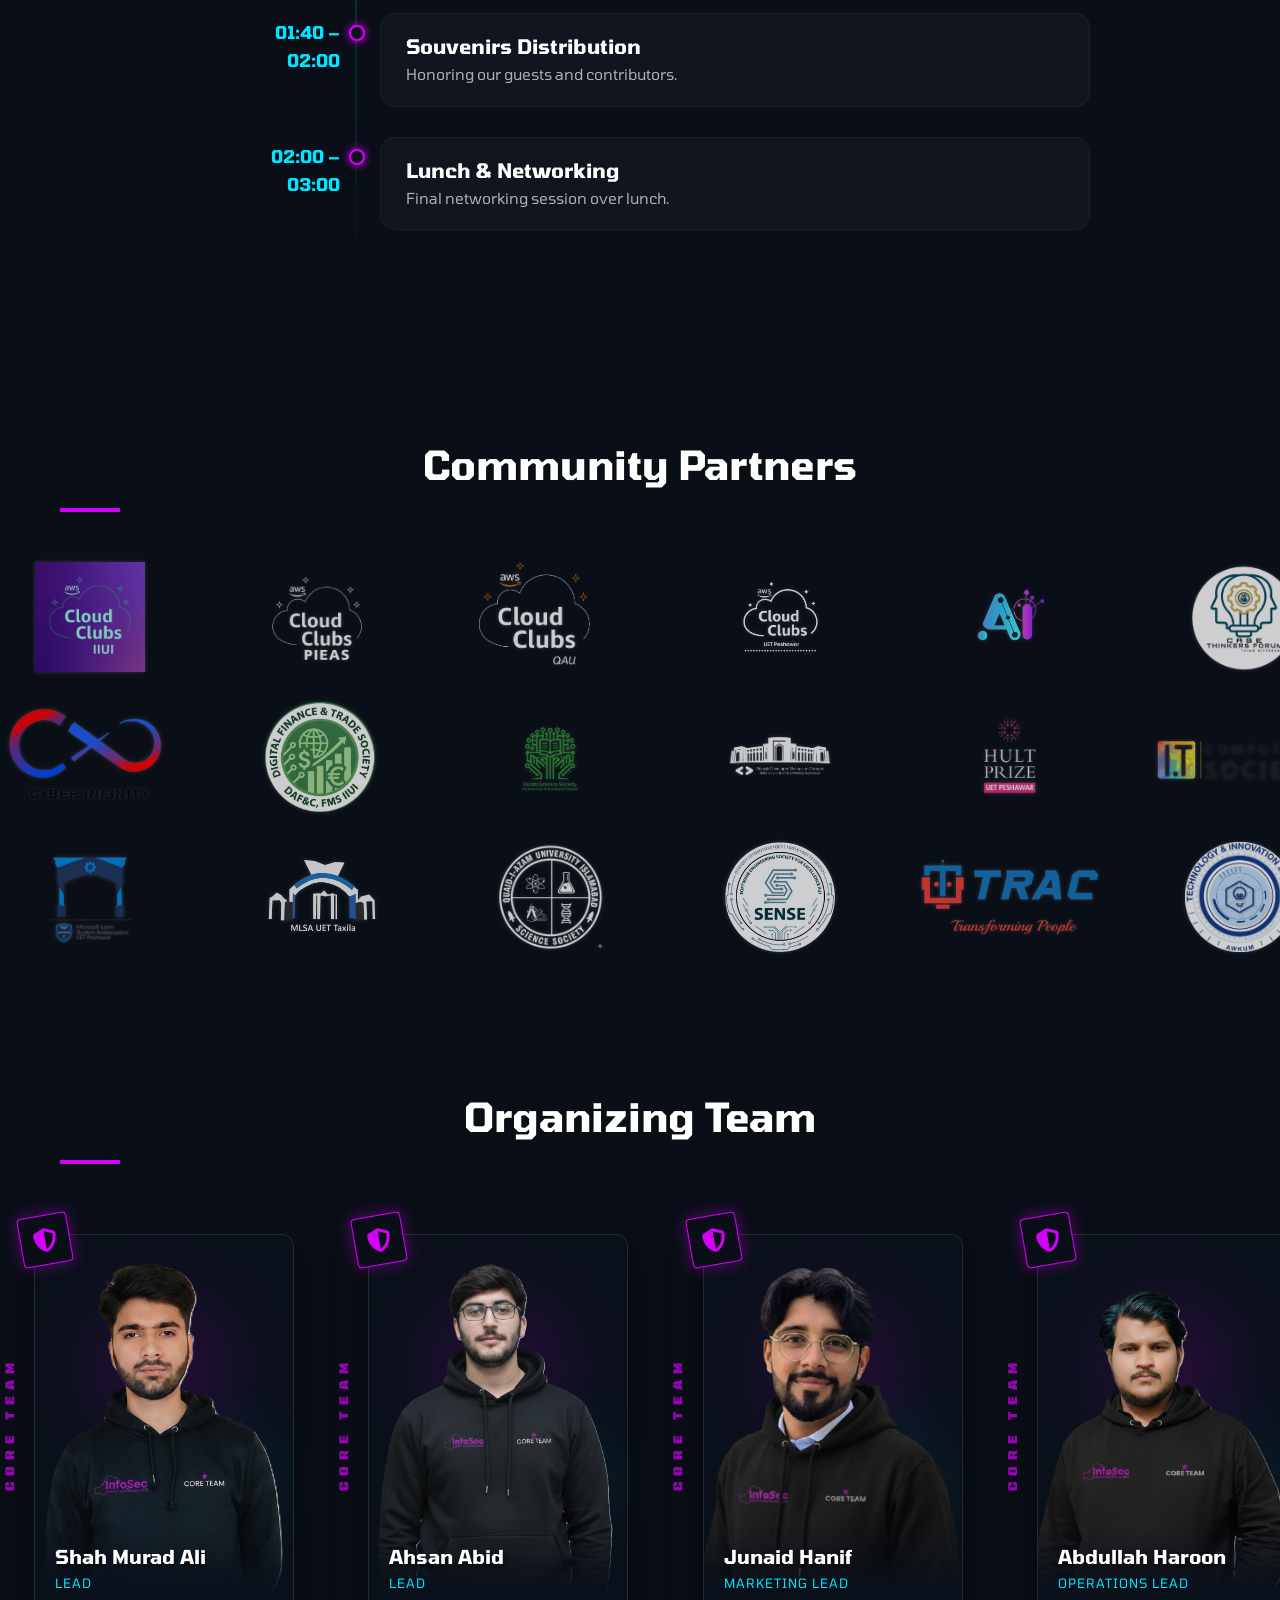
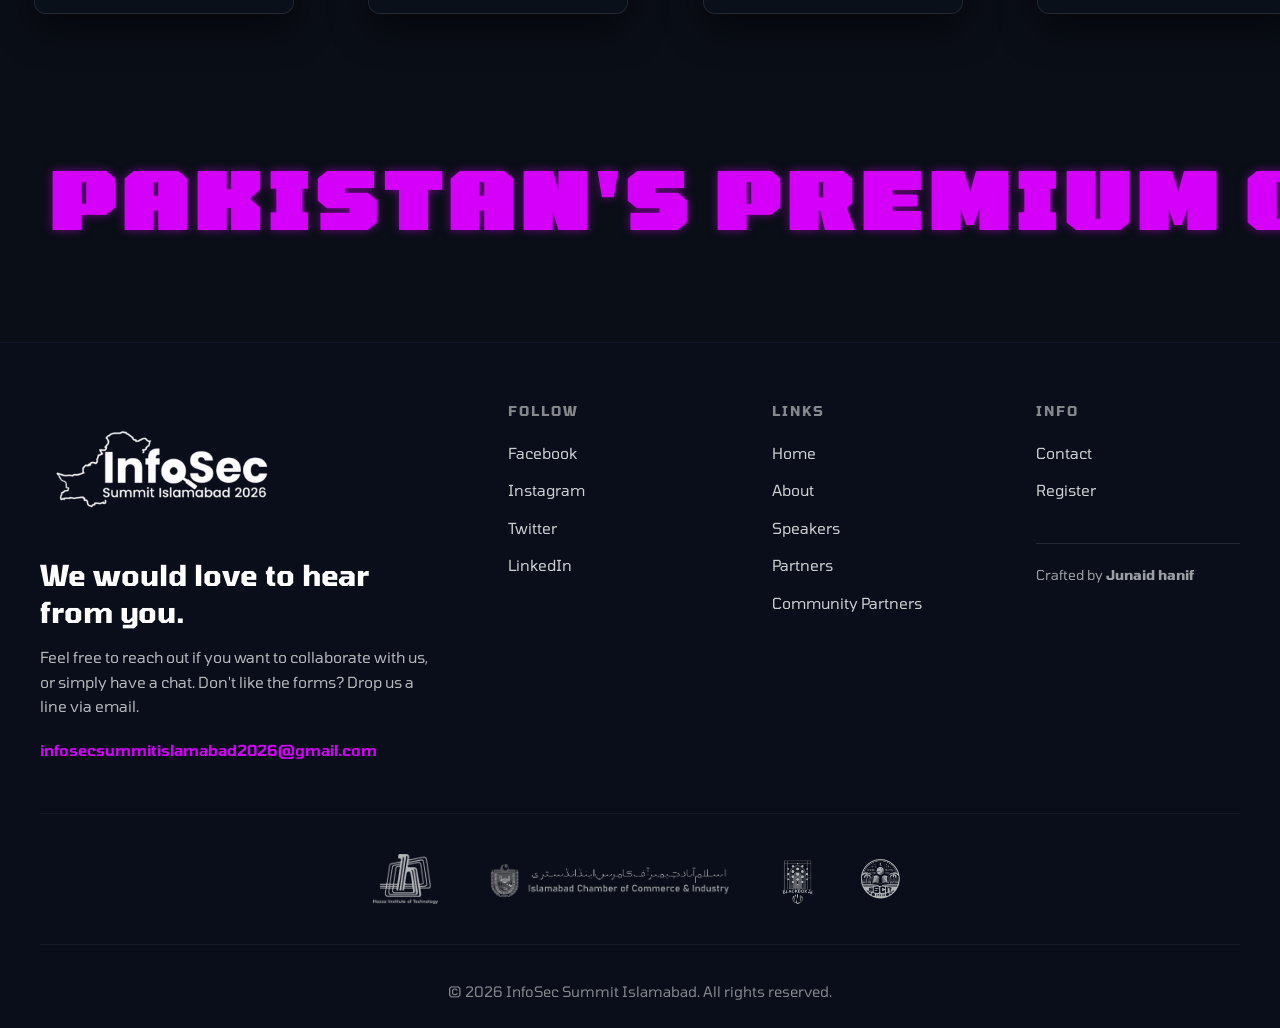
==== commit 1c5557e3: "Update index.html" ====
--- a/index.html
+++ b/index.html
@@ -485,7 +485,34 @@
         </section>
 
 
-          <!-- Attack Two -->
+         <!-- LIVE ATTACK SIMULATIONS -->
+        <section class="section live-attack-section" id="live-attacks" style="padding-top: 80px;">
+            <div class="container">
+                <div class="section-header text-center">
+                    <h2 class="section-title">Live Attack Simulations</h2>
+                    <p class="section-subtitle">Real-time Cyber Defense Demonstrations</p>
+                    <div class="line" style="margin: 20px auto;"></div>
+                </div>
+
+                <!-- Attack One -->
+                <div class="attack-session-container">
+                    <div class="attack-topic-box text-center">
+                        <span class="attack-label">Simulation 01</span>
+                        <h3 class="attack-topic">A blend of social engineering and session hijacking</h3>
+                    </div>
+                    <div class="speaker-single-center">
+                        <div class="speaker-card" style="max-width: 350px; margin: 0 auto;">
+                            <div class="speaker-badge attack">Attacker</div>
+                            <img src="images/team/RajaMoeed.png" alt="Abdul Moeed" class="speaker-img">
+                            <div class="speaker-content">
+                                <h3 class="speaker-name">Abdul Moeed</h3>
+                                <p class="speaker-role">Cyber Intelligence Operative</p>
+                            </div>
+                        </div>
+                    </div>
+                </div>
+
+                <!-- Attack Two -->
                 <div class="attack-session-container">
                     <div class="attack-topic-box text-center">
                         <span class="attack-label">Simulation 02</span>
@@ -1303,3 +1330,4 @@
 
 
 </html>
+
--- a/styles/style.css
+++ b/styles/style.css
@@ -1894,6 +1894,7 @@
         display: flex;
         align-items: center;
         justify-content: space-between;
+        gap: 0px;
     }
 
     /* Stack Socials Vertically */
@@ -2315,4 +2316,7 @@
     .runner-inner img {
         height: 75px;
     }
-}+
+}
+
+
--- a/styles/agenda.css
+++ b/styles/agenda.css
@@ -21,7 +21,7 @@
 .agenda-timeline::before {
     content: '';
     position: absolute;
-    left: 50px;
+    left: 165px;
     top: 0;
     width: 2px;
     height: 100%;
@@ -131,4 +131,5 @@
     .agenda-content h3 {
         font-size: 1.1rem;
     }
-}+
+}
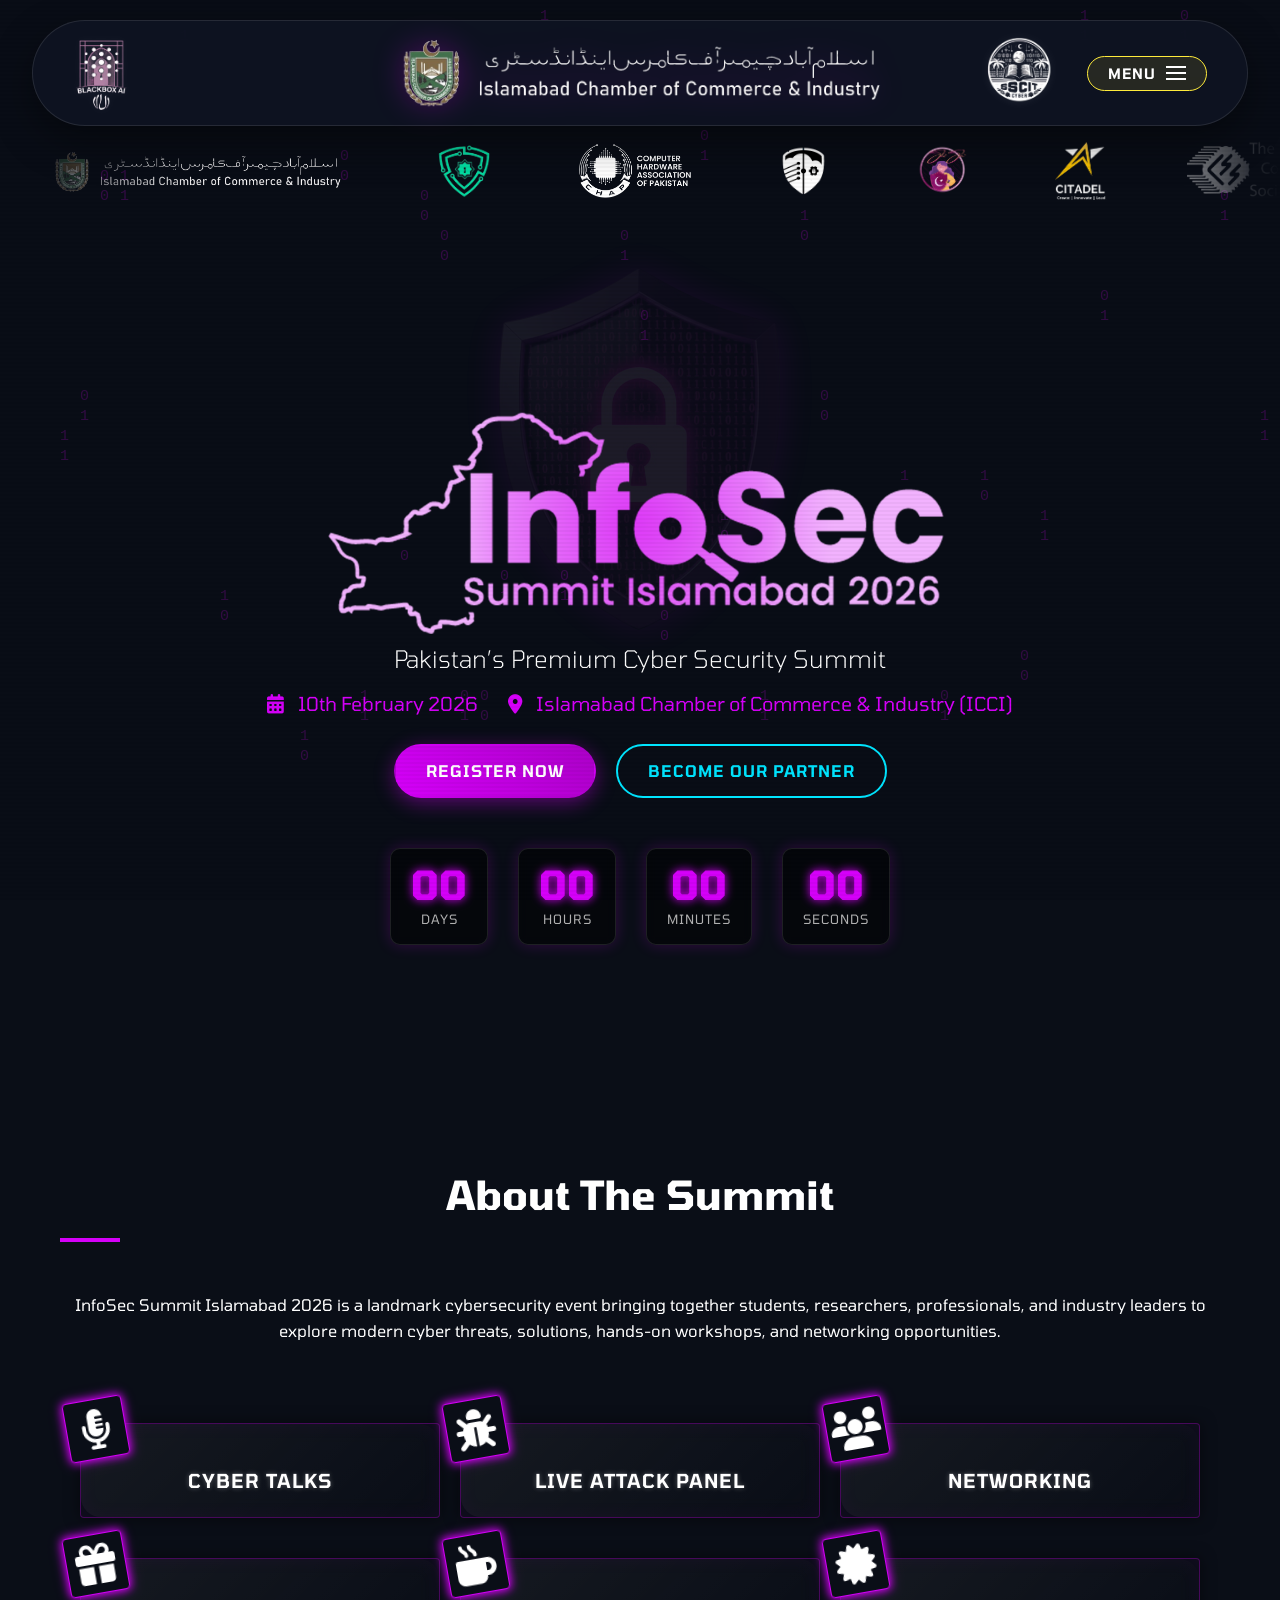
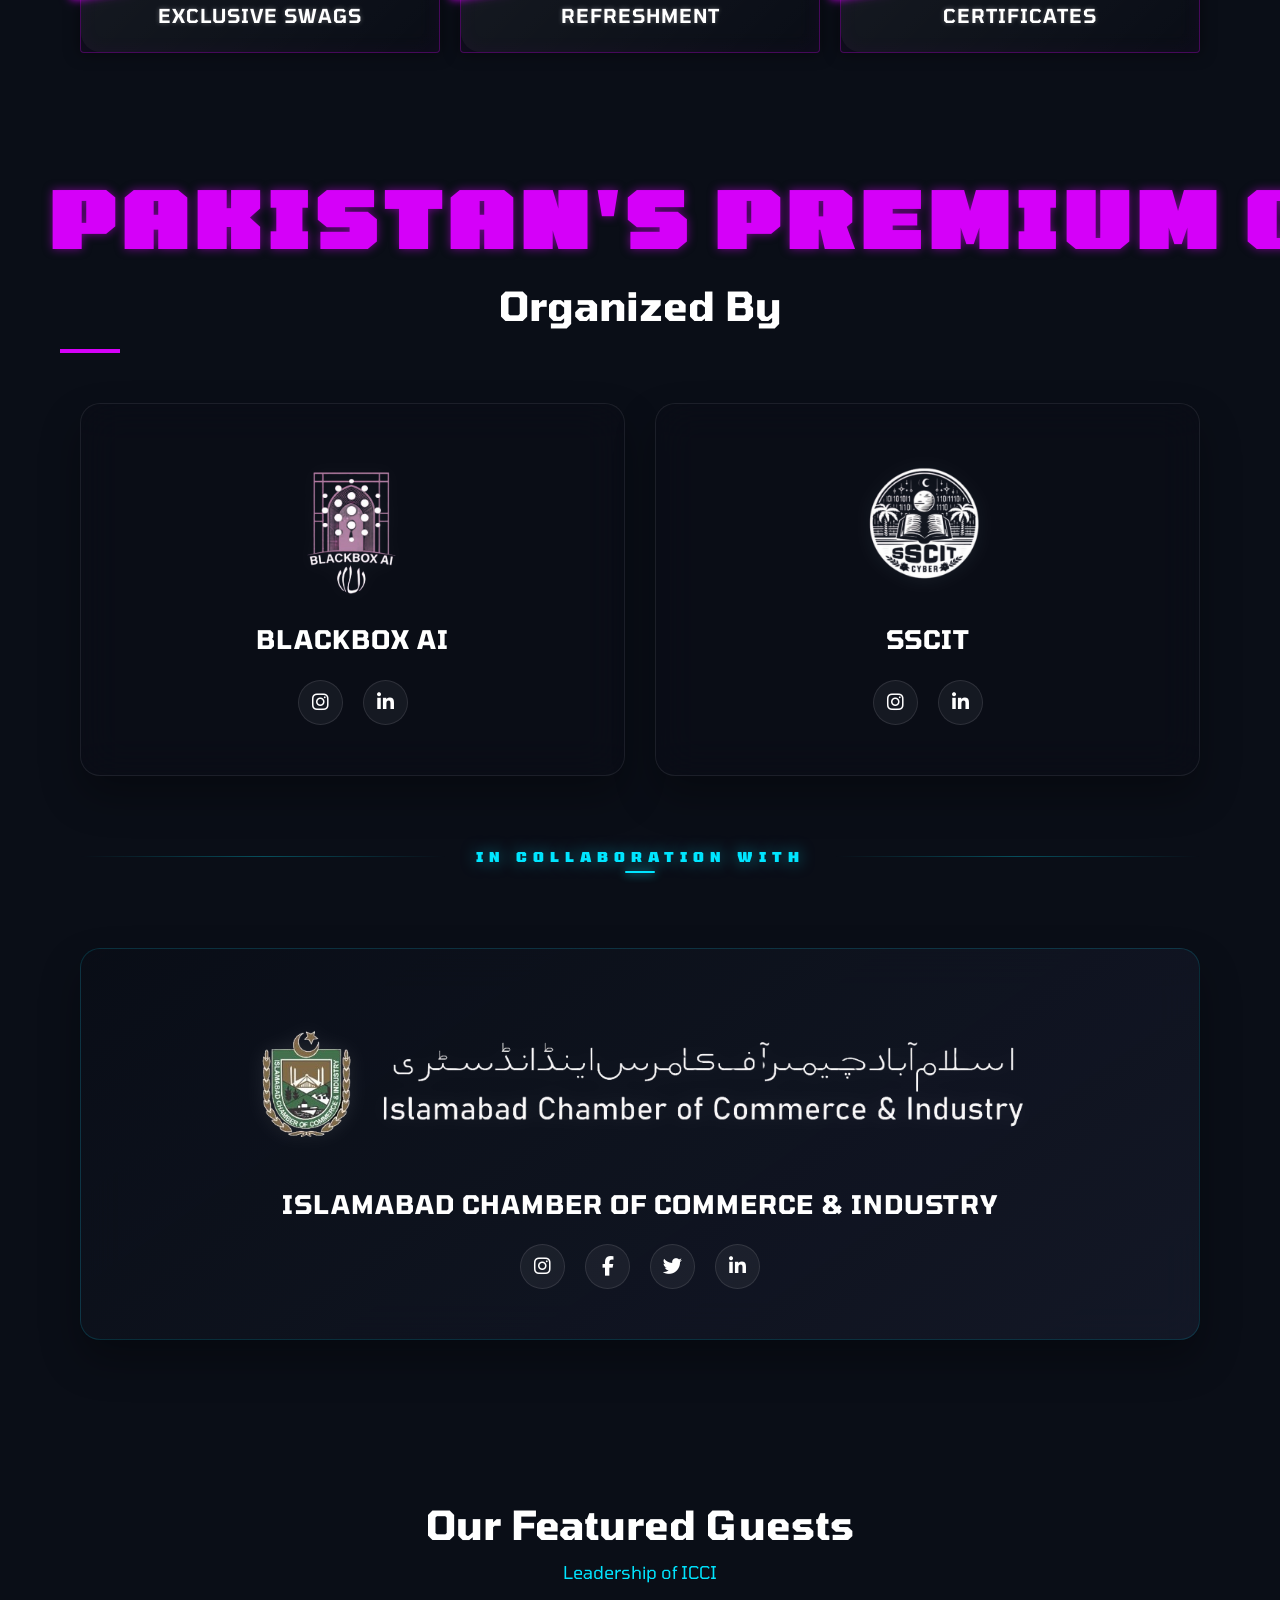
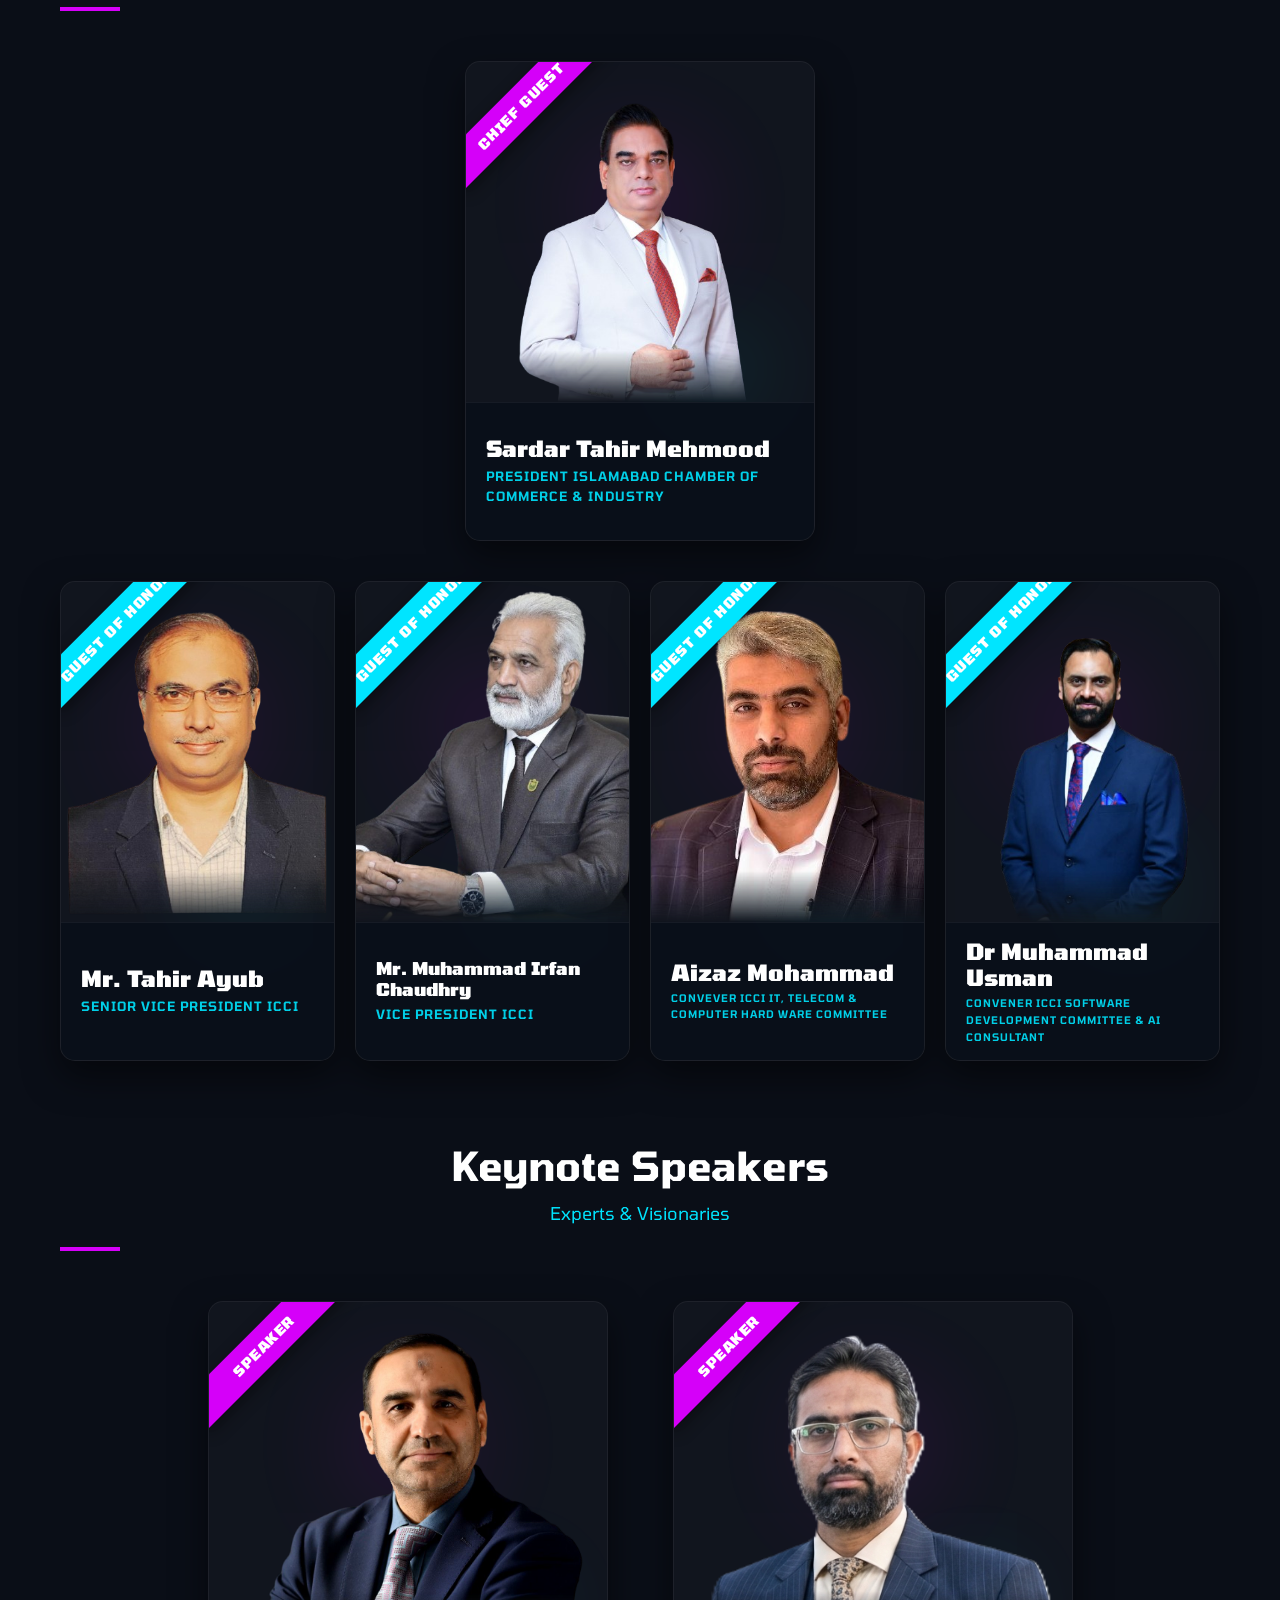
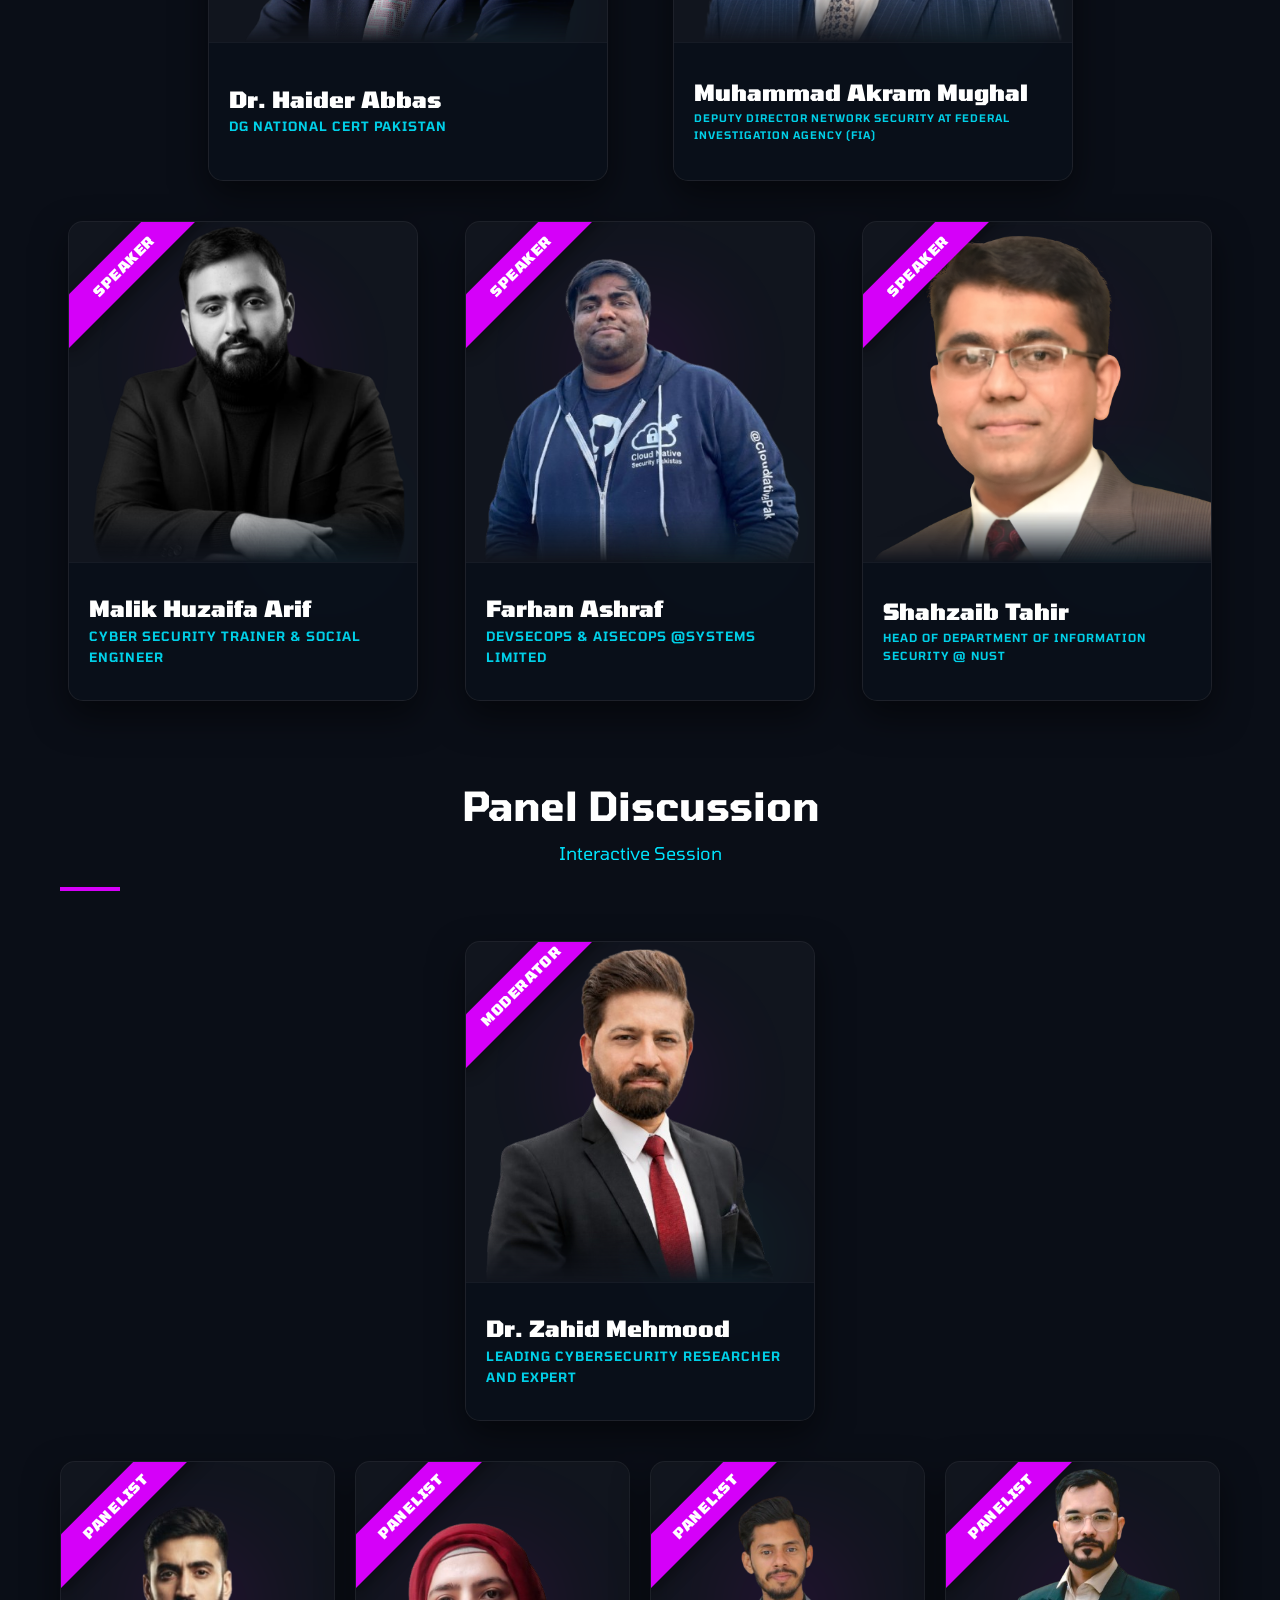
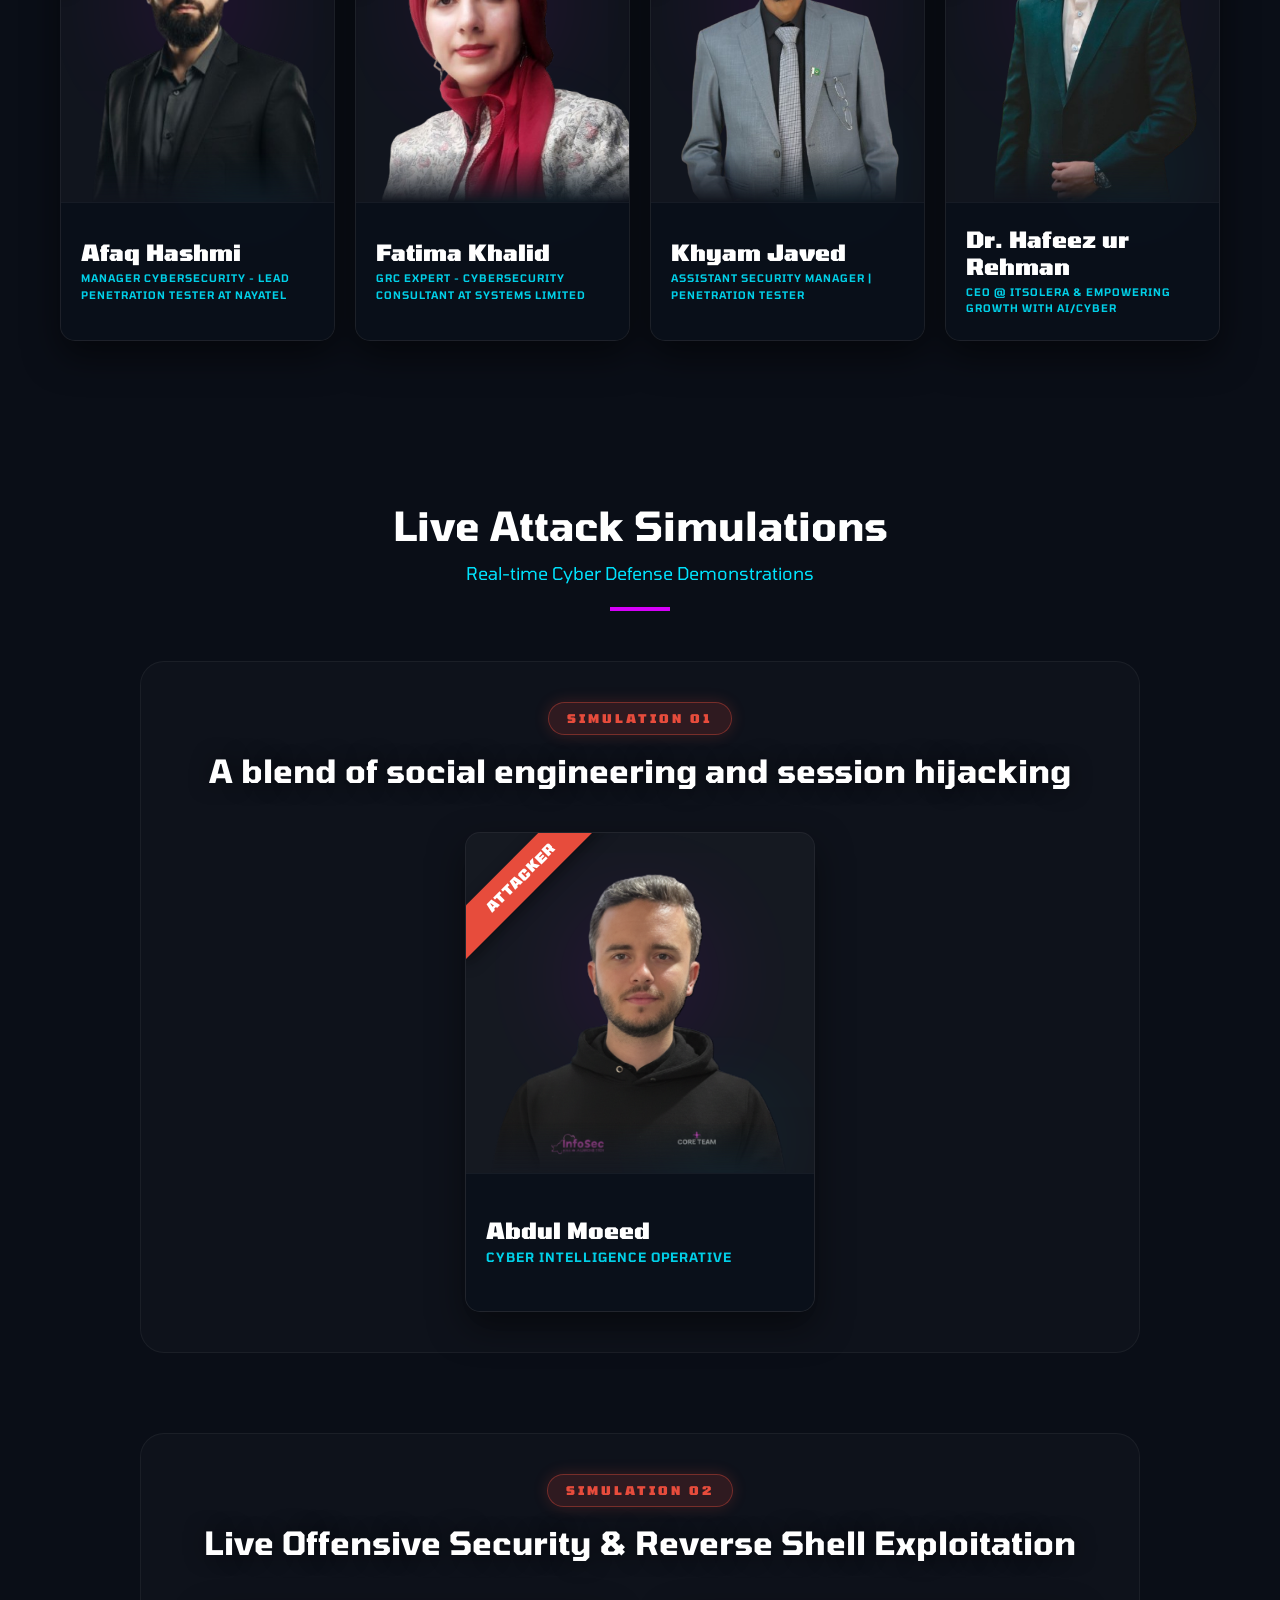
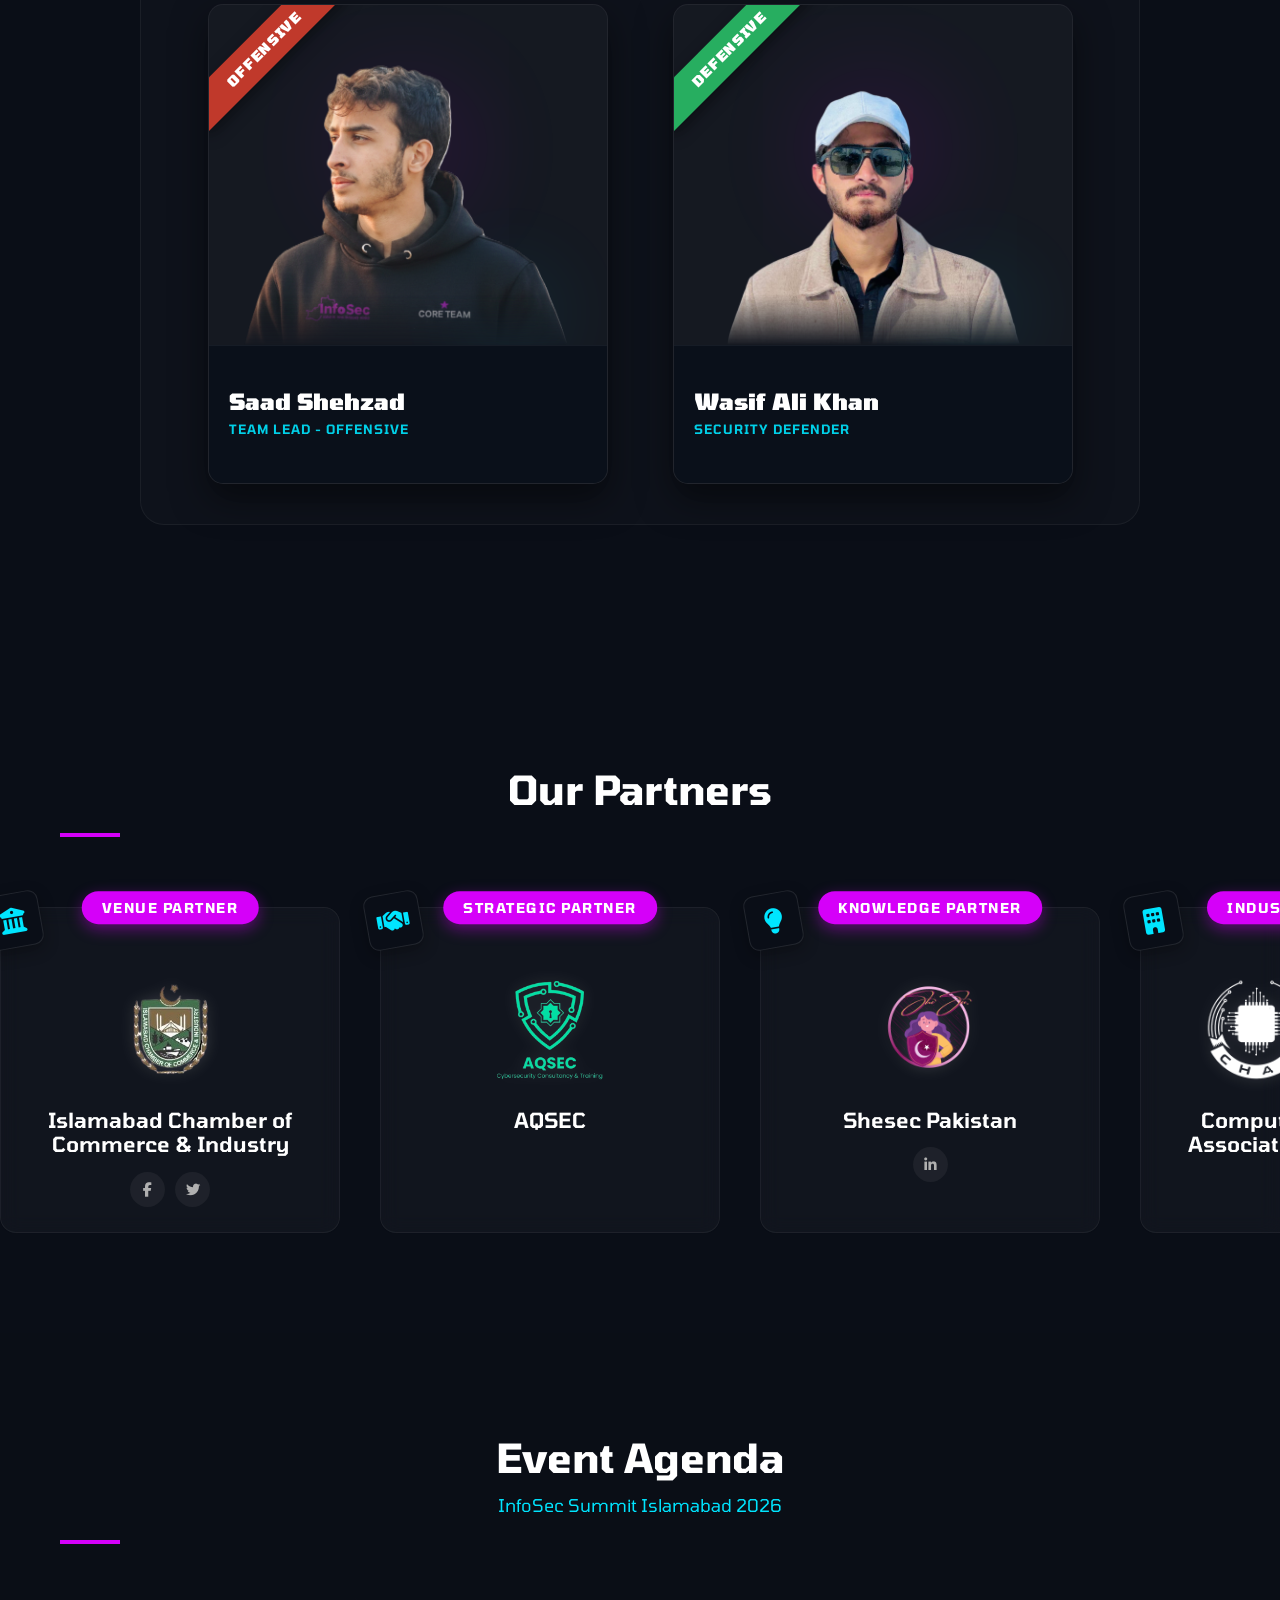
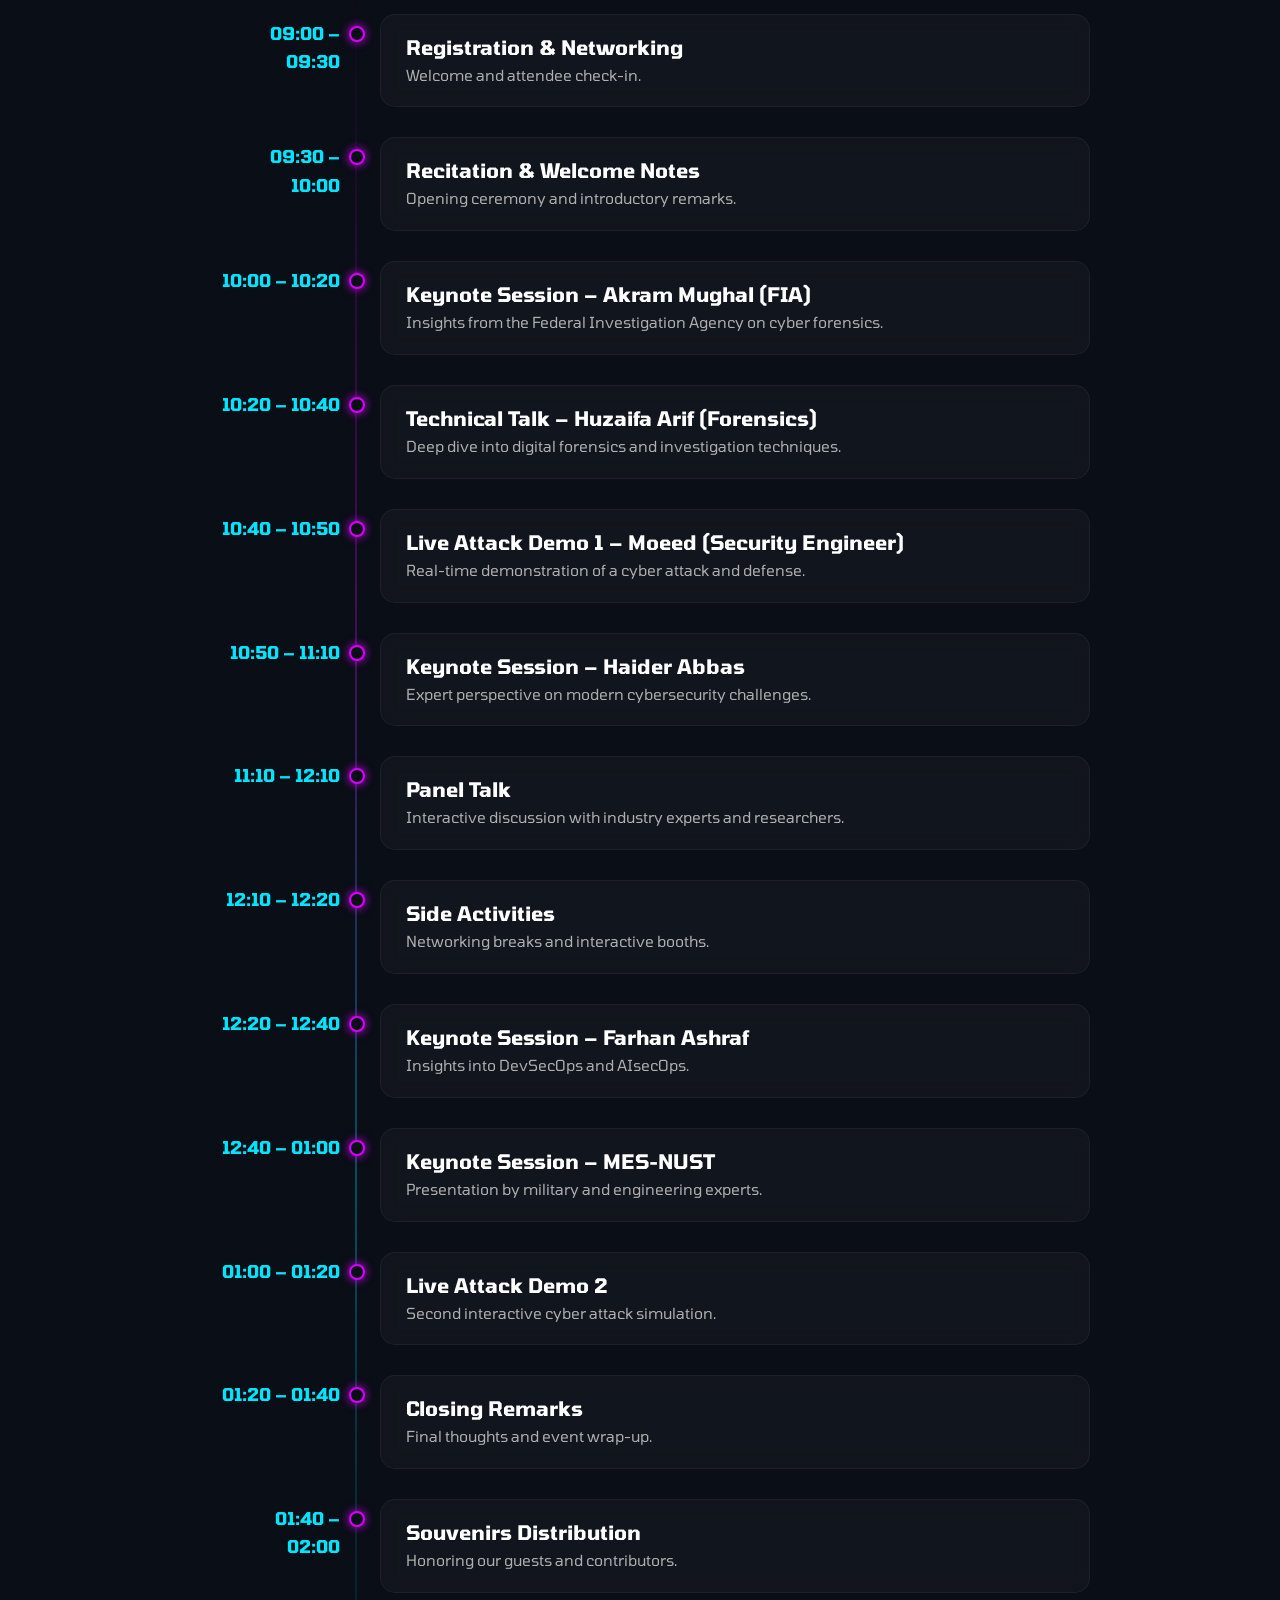
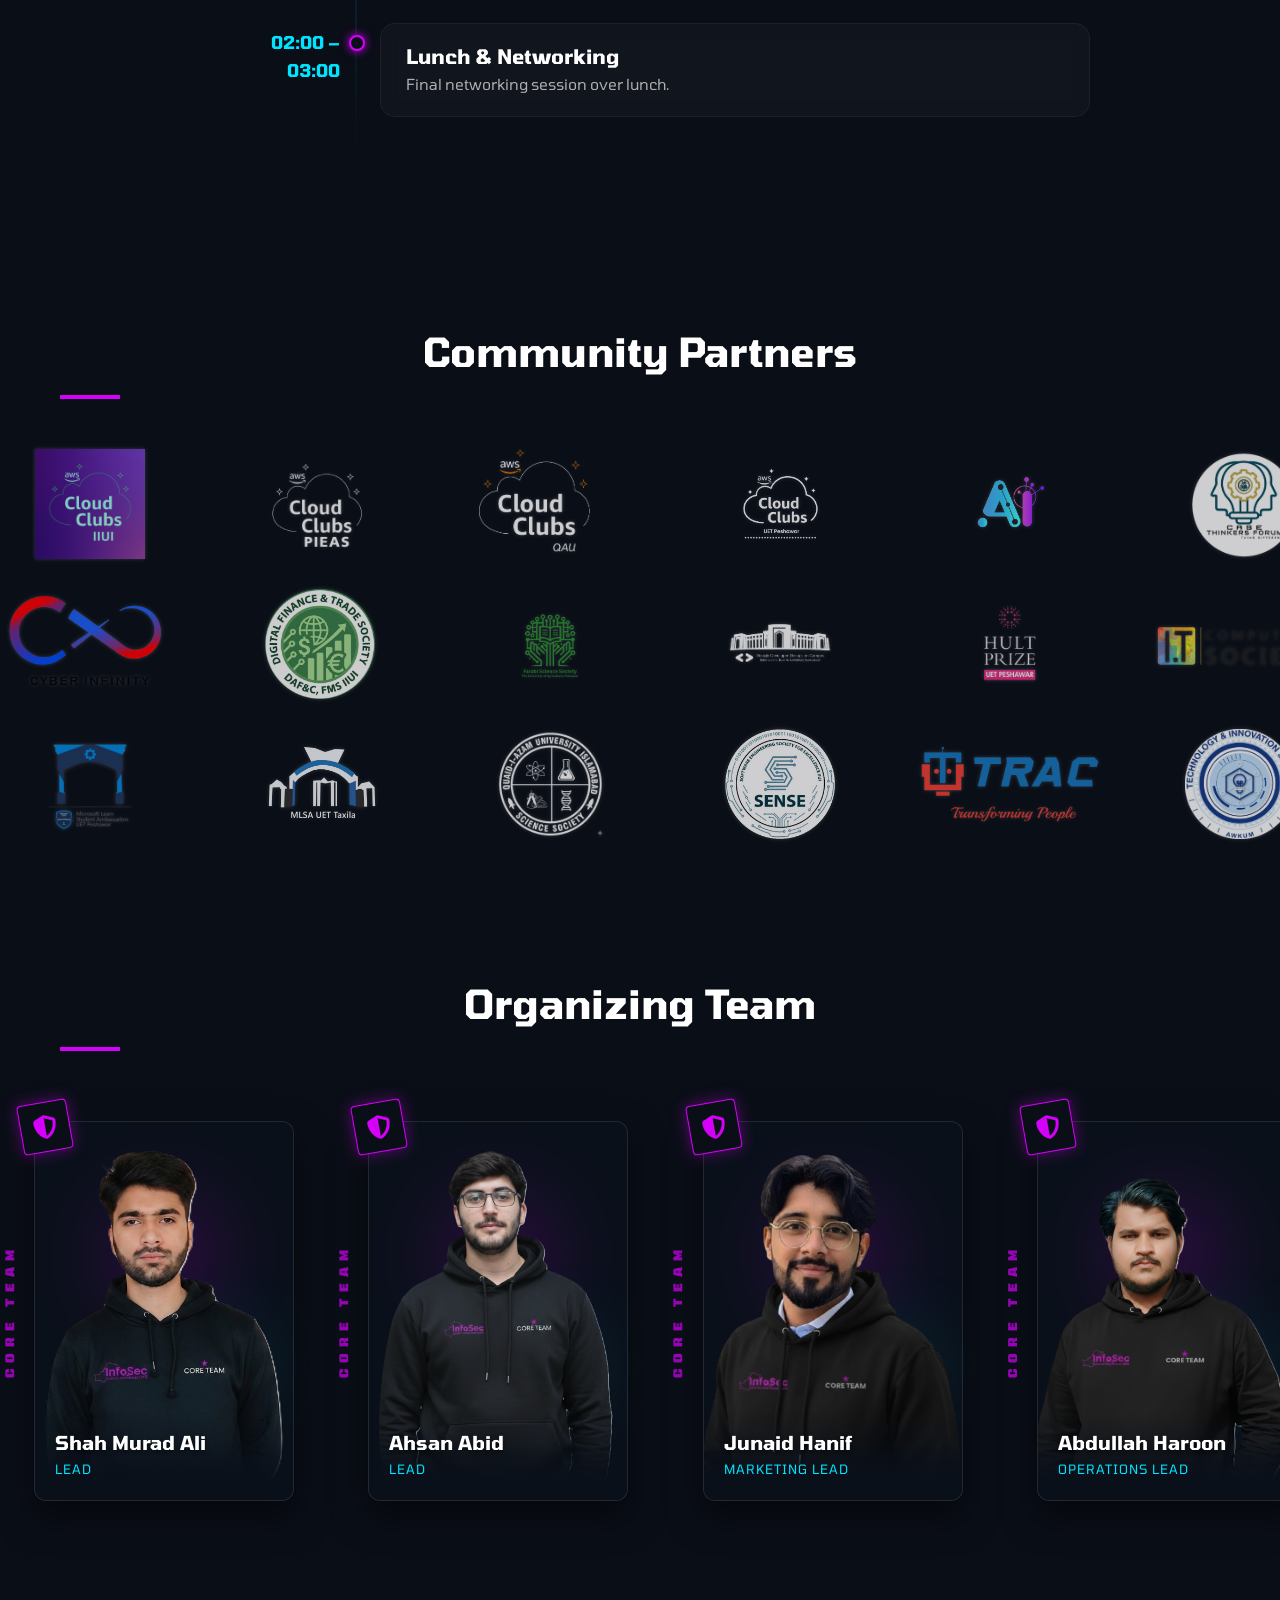
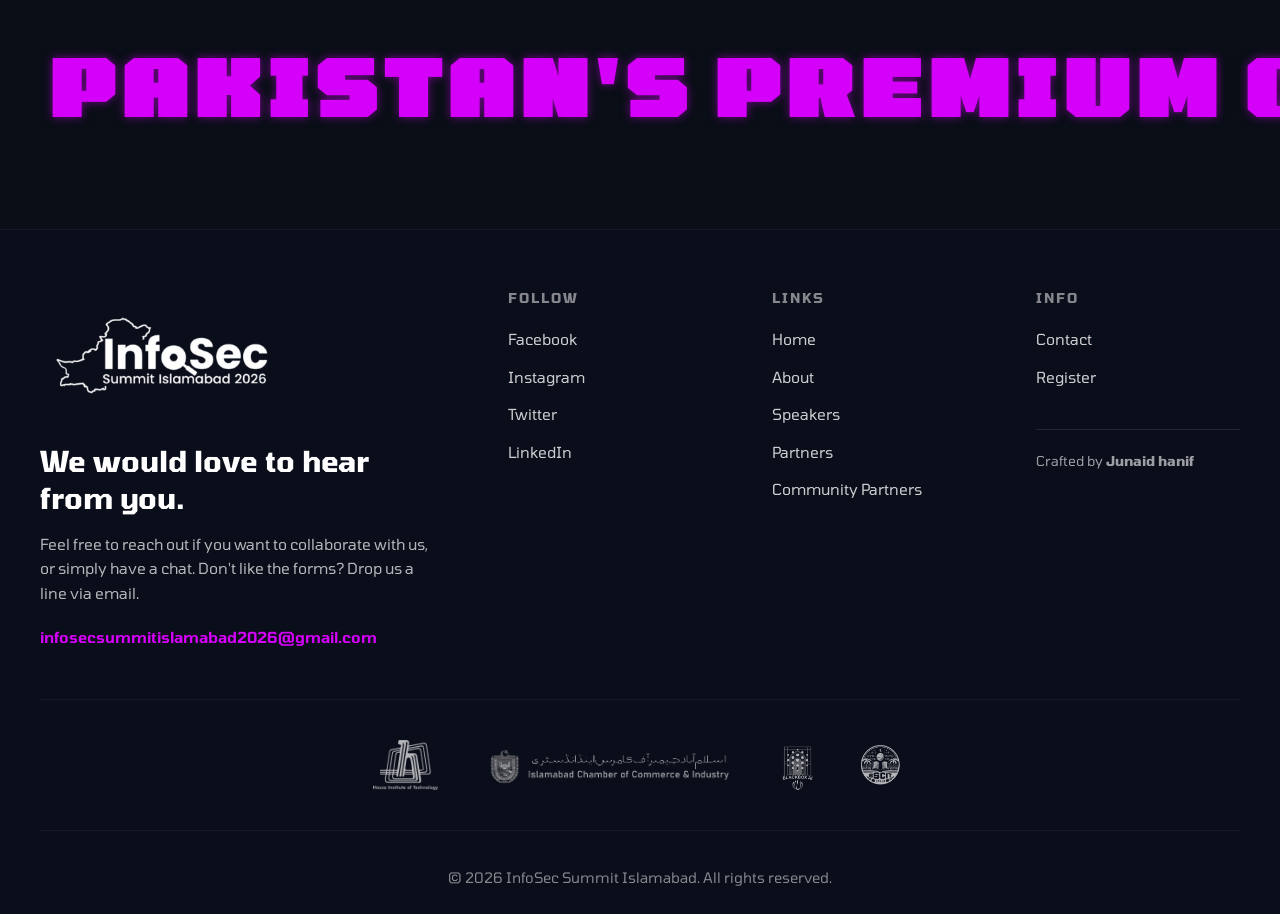
==== commit 1fb764d3: "Update index.html" ====
--- a/index.html
+++ b/index.html
@@ -478,10 +478,7 @@
                     </div>
                 </div>
 
-                <div class="text-center" style="margin-top: 60px;">
-                    <a href="speakers.html" class="btn btn-outline">View Details on Speakers Page</a>
-                </div>
-            </div>
+              
         </section>
 
 
@@ -1331,3 +1328,4 @@
 
 </html>
 
+
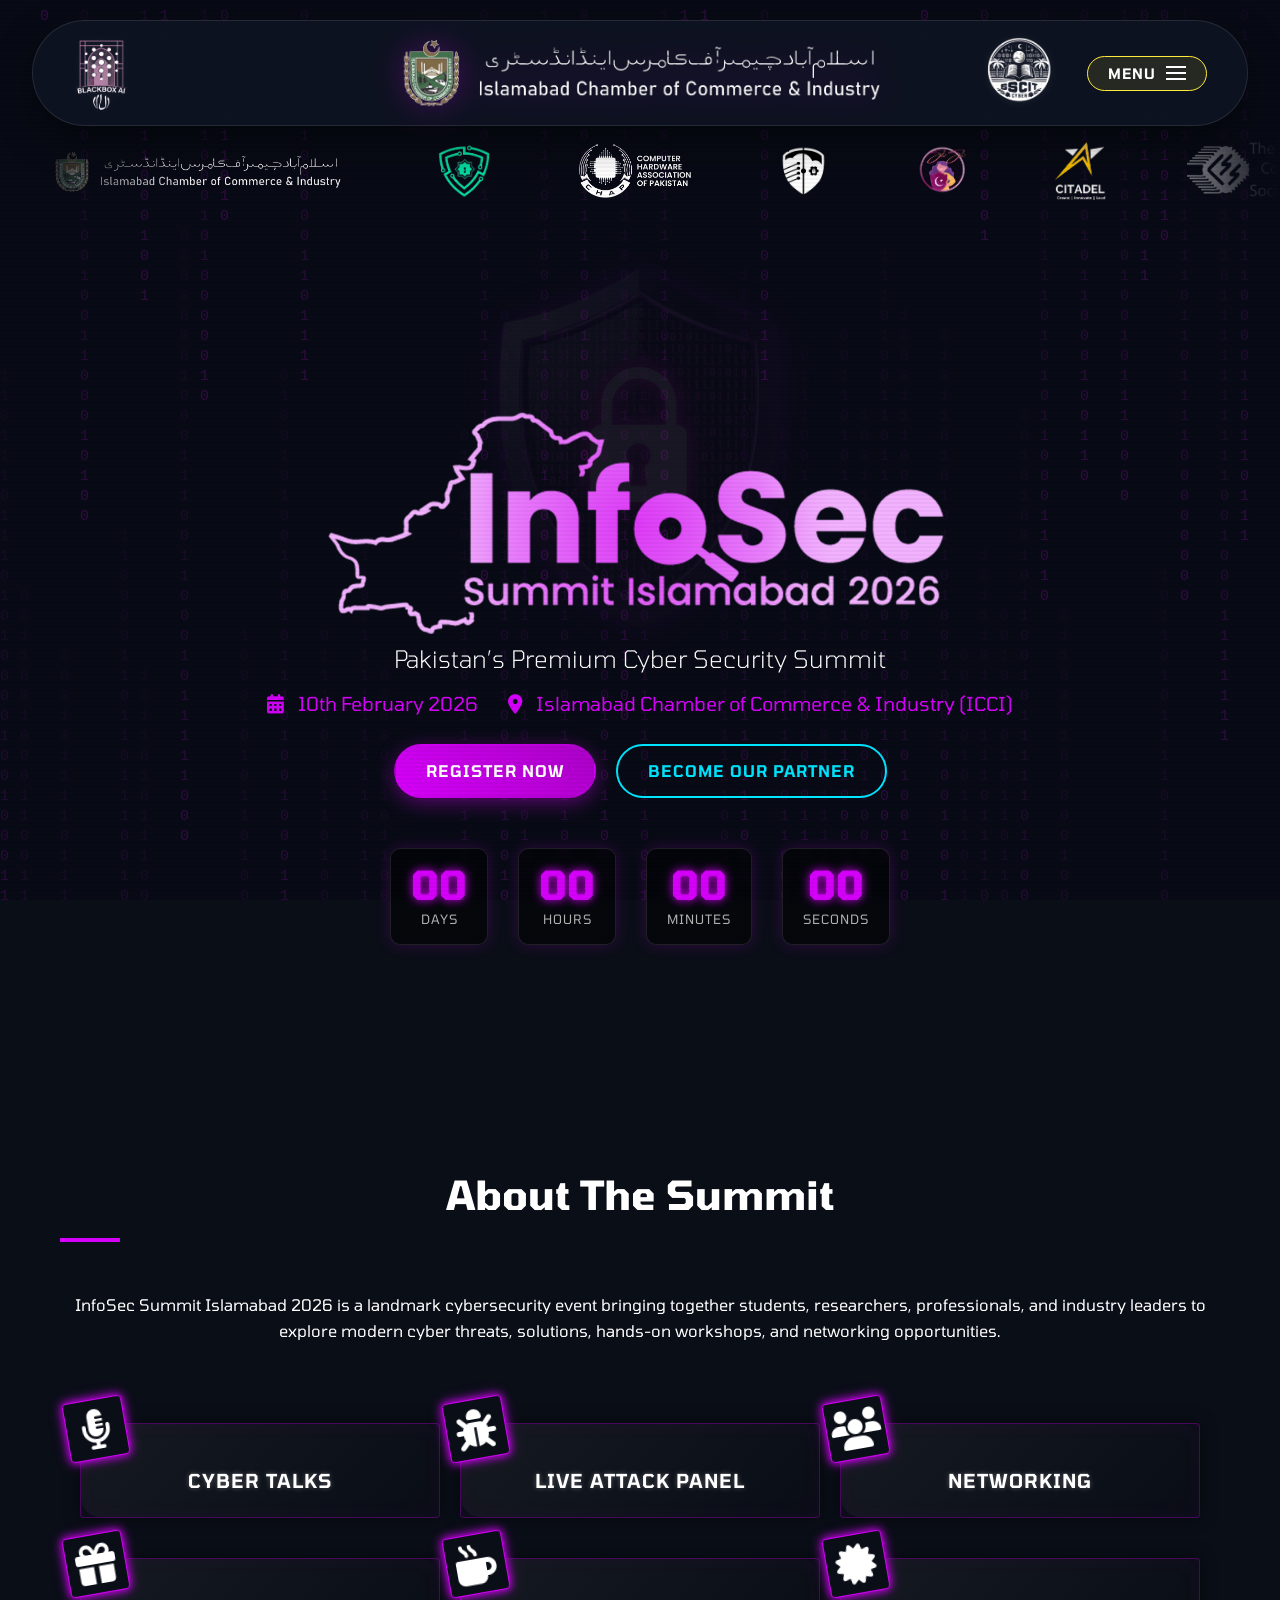
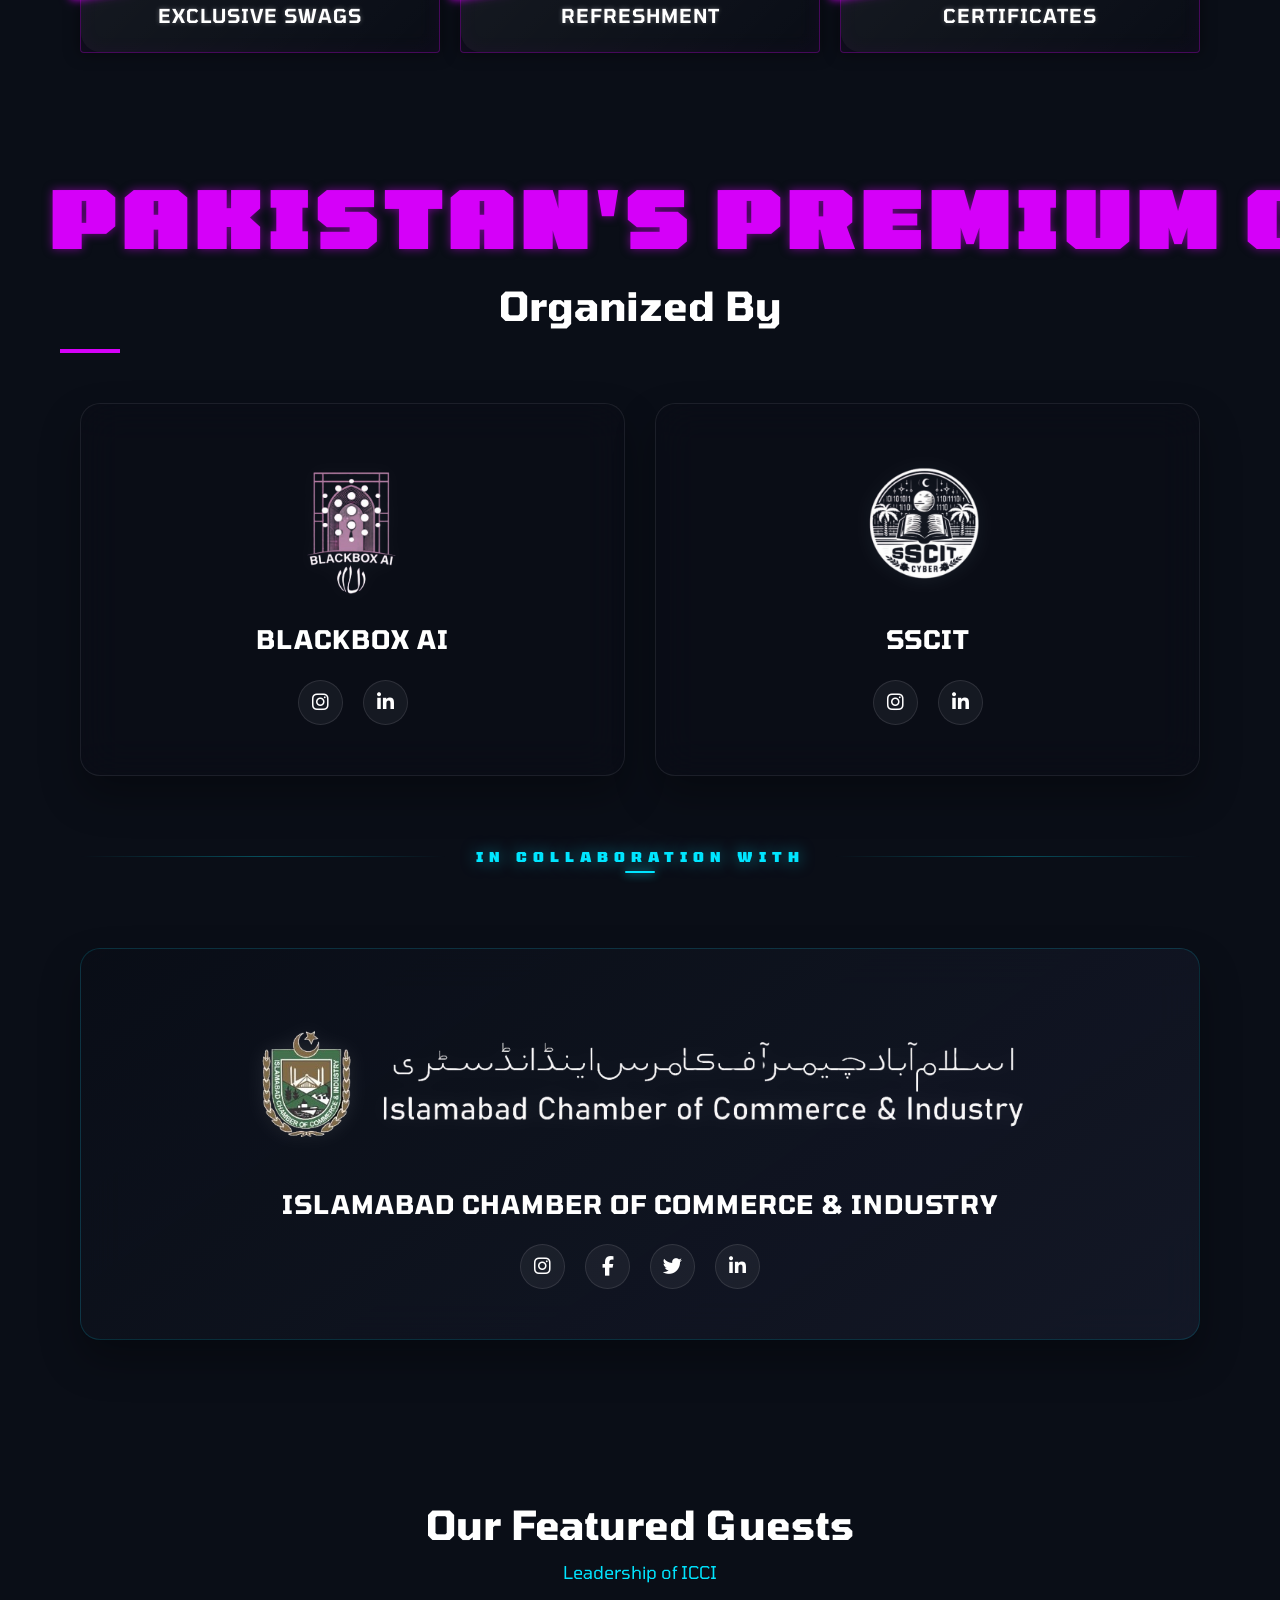
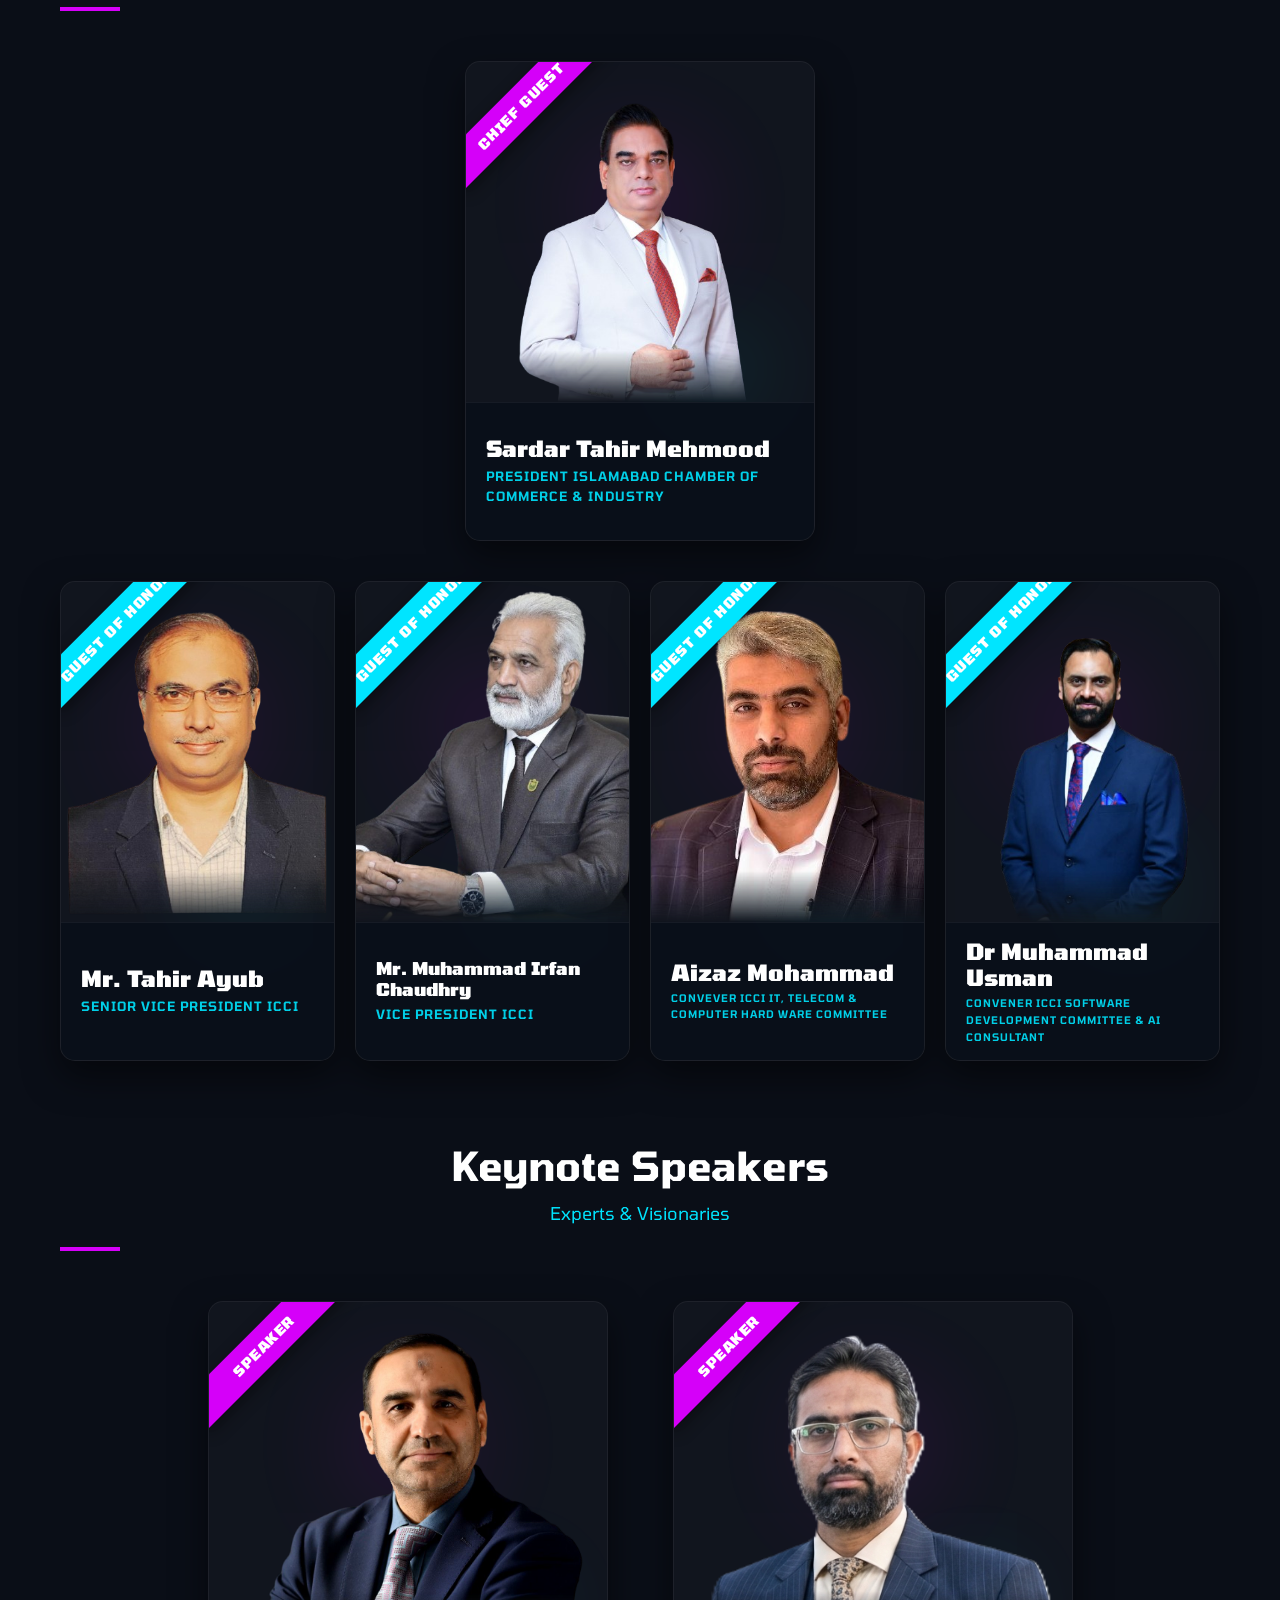
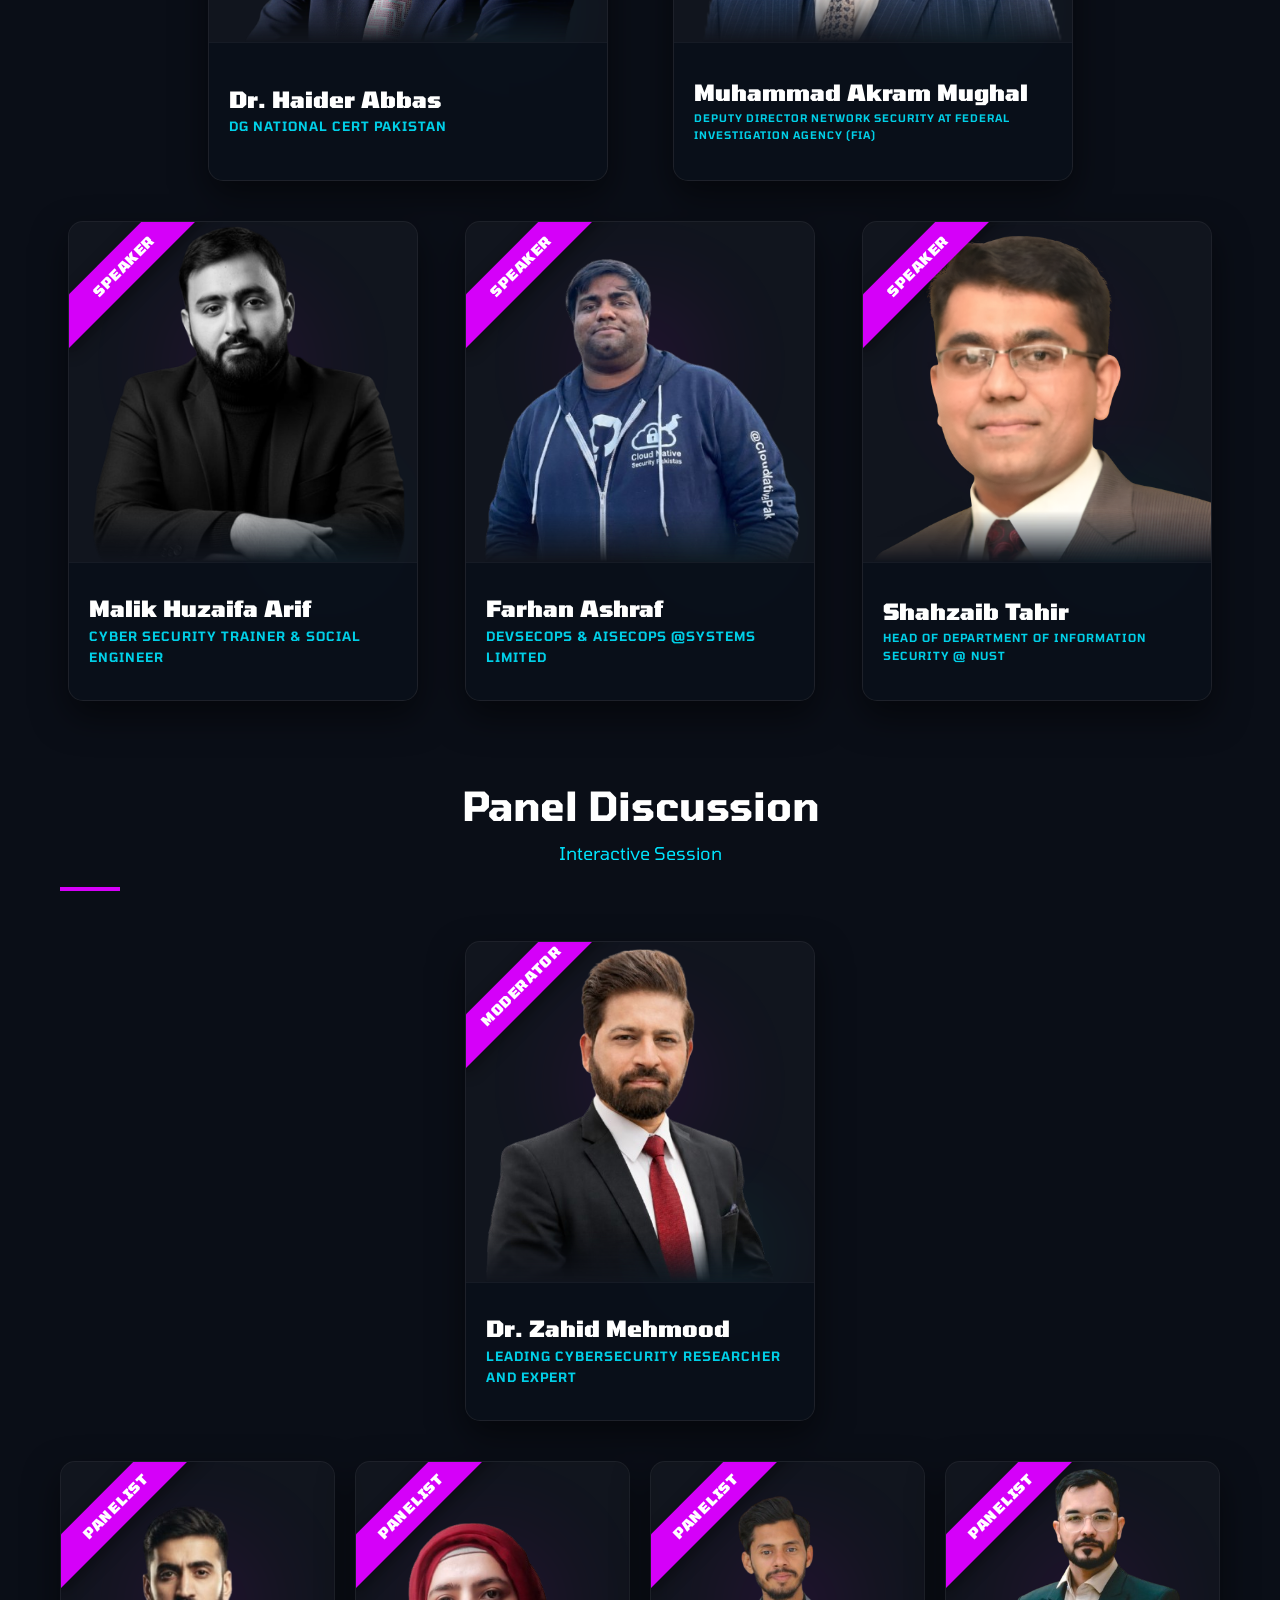
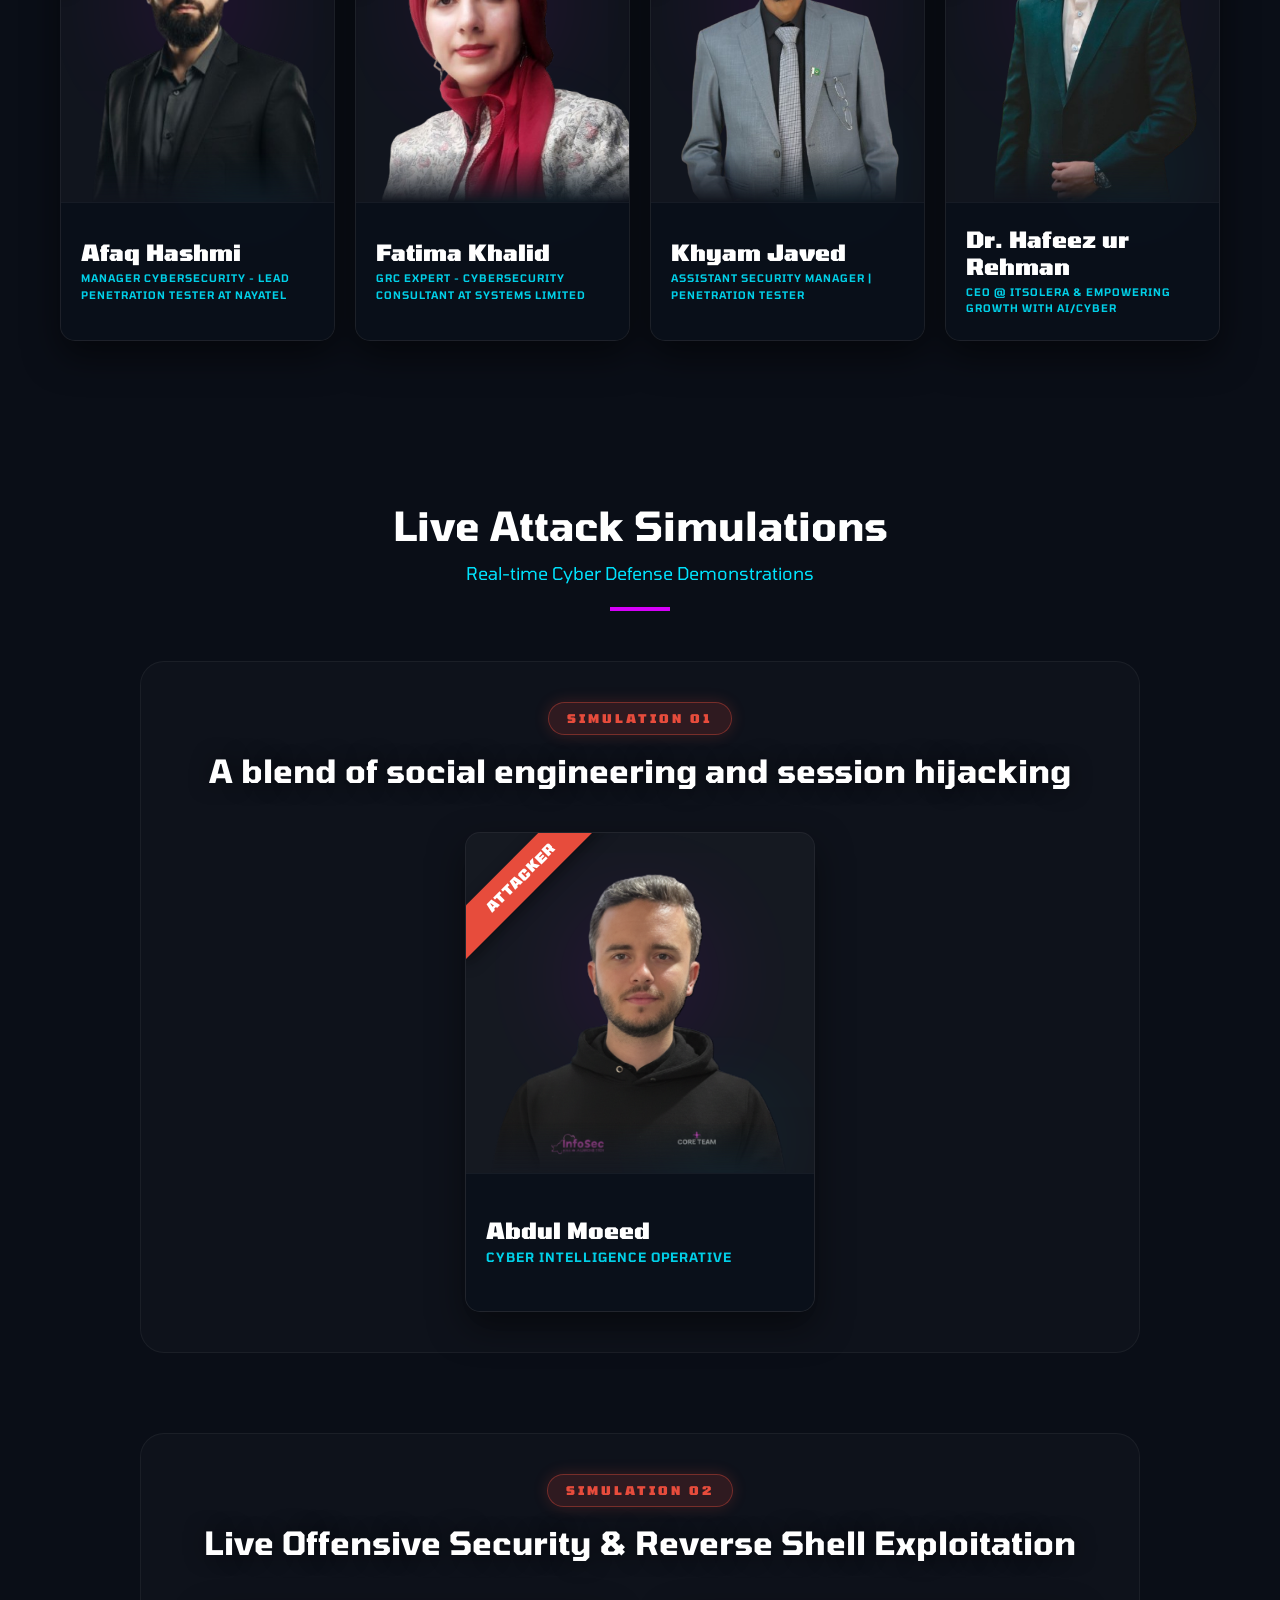
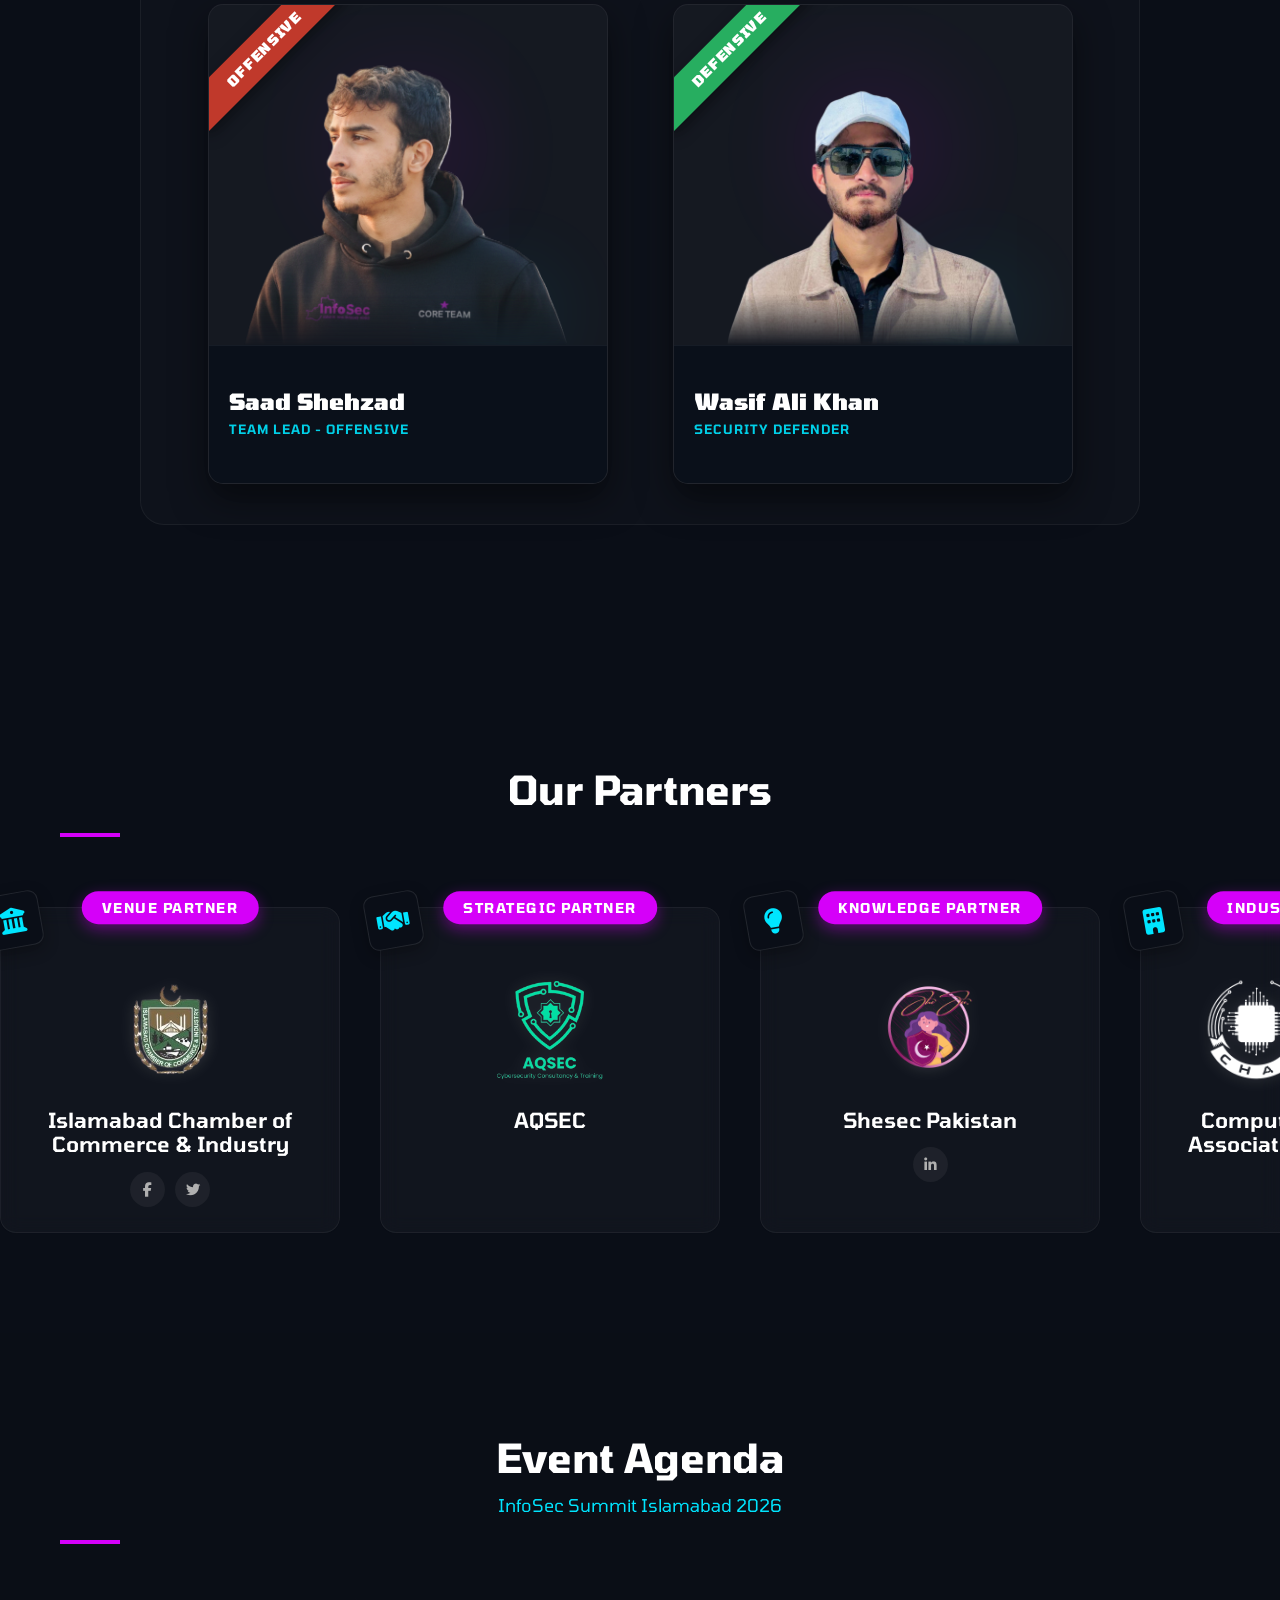
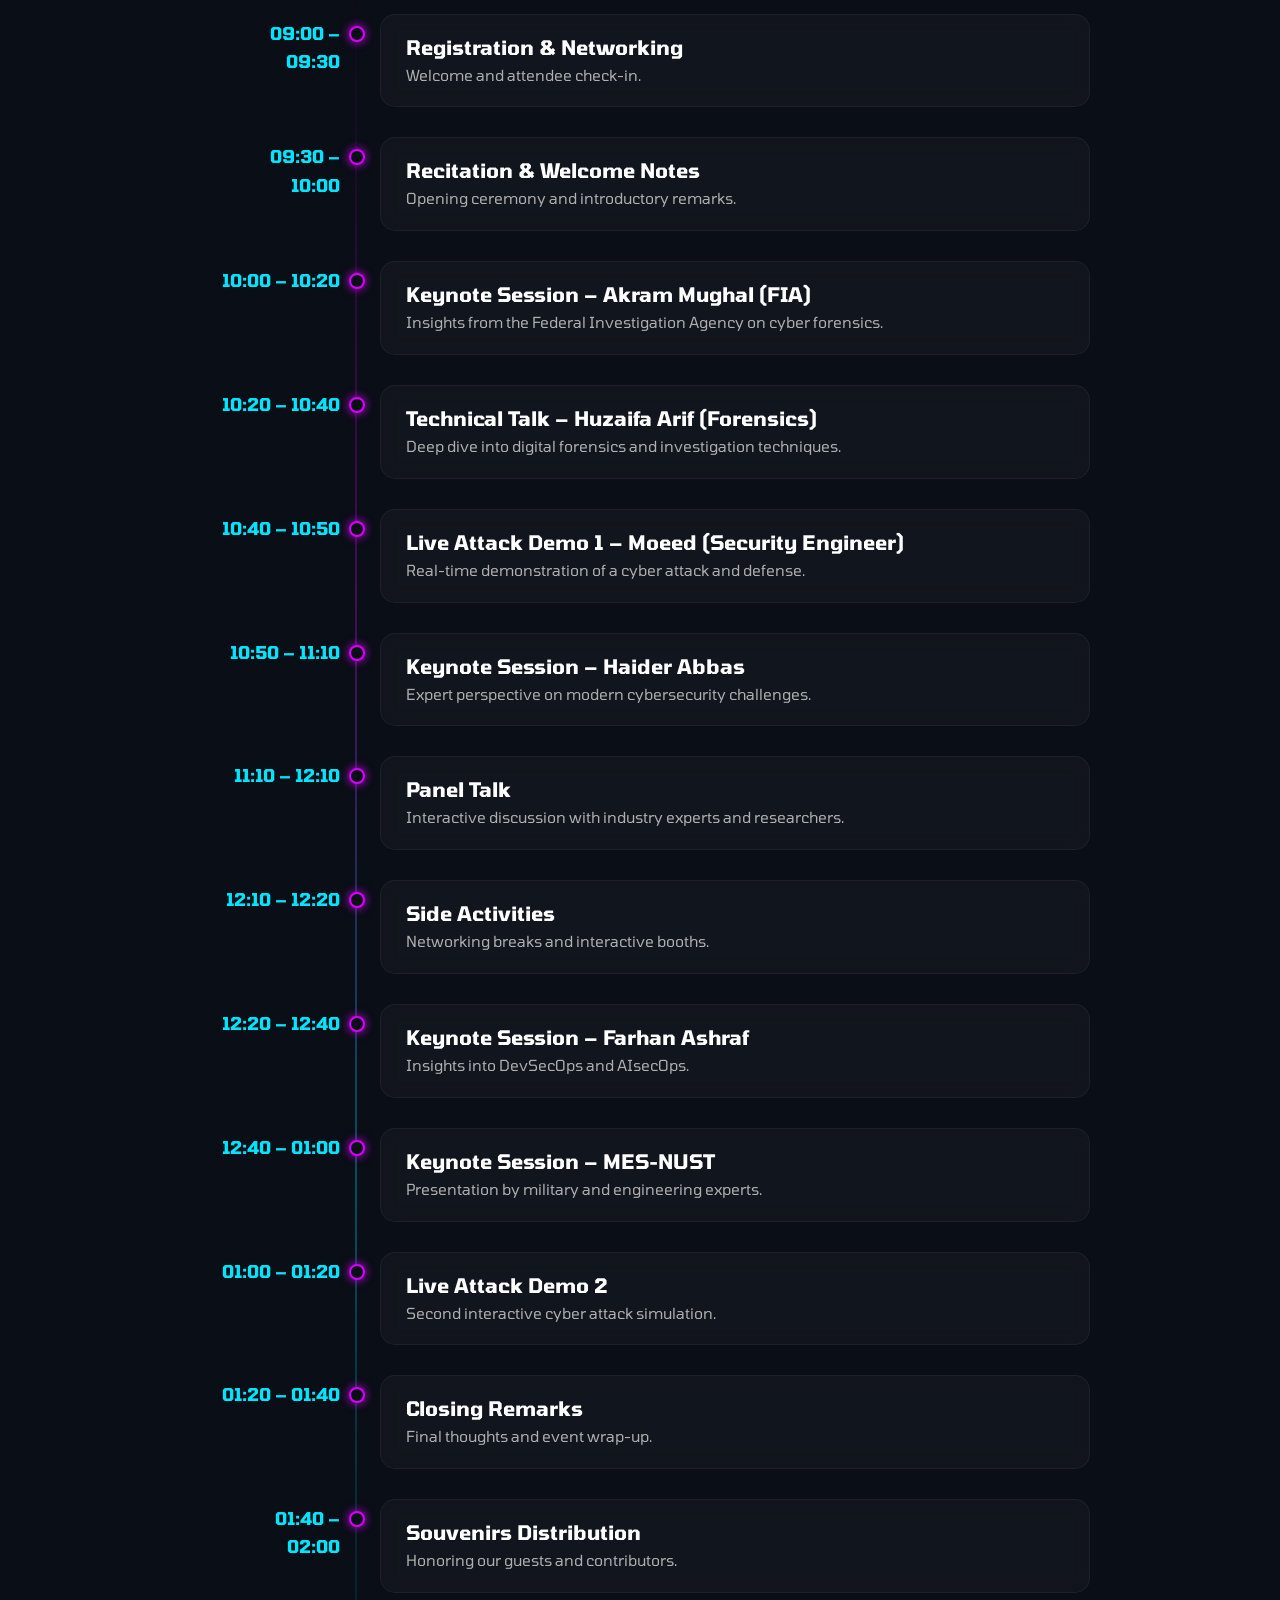
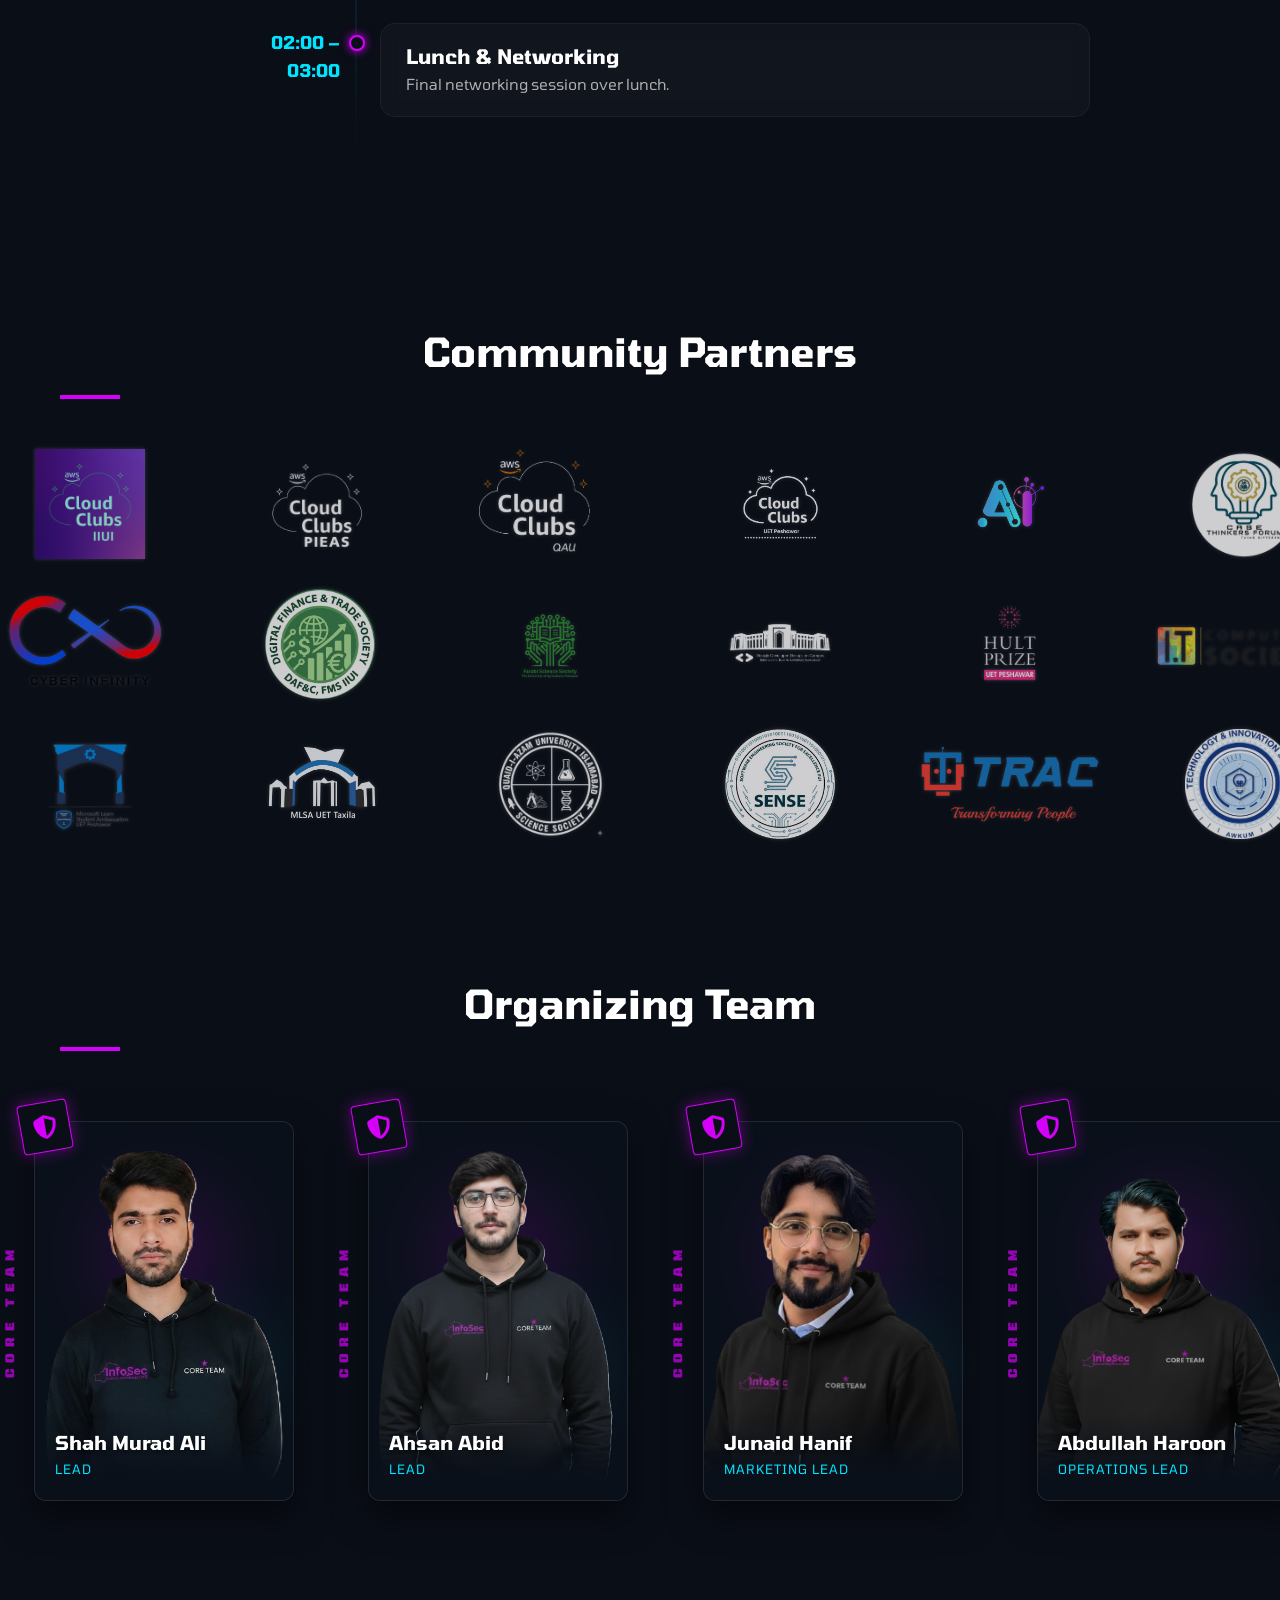
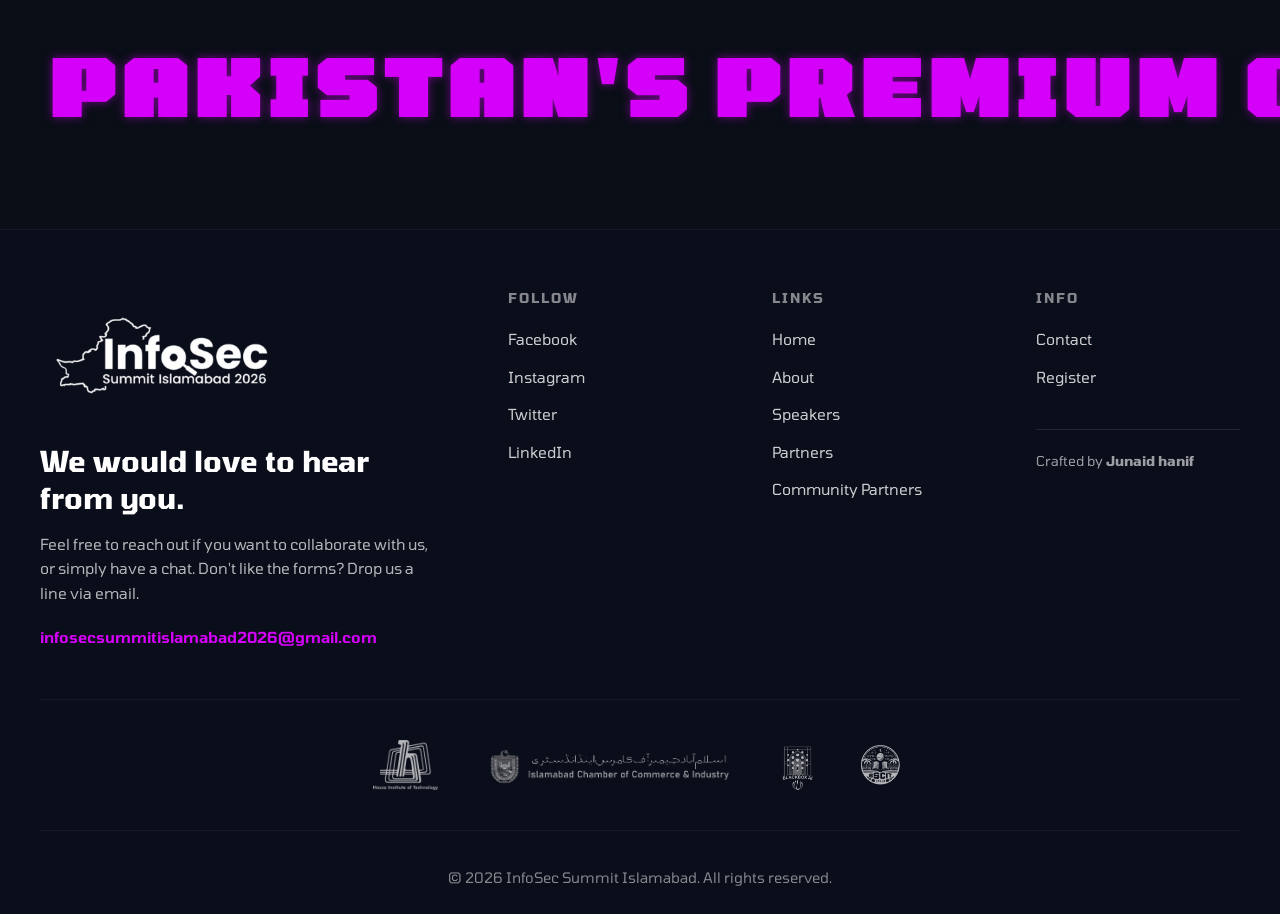
==== commit f1629a98: "Update index.html" ====
--- a/index.html
+++ b/index.html
@@ -1146,7 +1146,7 @@
                         <img src="images/team/JunaidHanif.png" alt="Junaid Hanif" class="team-img">
                         <div class="team-content">
                             <h3 class="team-name">Junaid Hanif</h3>
-                            <p class="team-role">Marketing lead</p>
+                            <p class="team-role">Technical & Marketing lead</p>
                             <a href="#" class="team-linkedin"><i class="fab fa-linkedin-in"></i></a>
                         </div>
                     </div>
@@ -1206,7 +1206,7 @@
                         <img src="images/team/ZulqarnainEjaz.png" alt="Zulqarnain Ejaz" class="team-img">
                         <div class="team-content">
                             <h3 class="team-name">Zulqarnain Ejaz</h3>
-                            <p class="team-role">Technical Lead</p>
+                            <p class="team-role">Communications Lead</p>
                             <a href="#" class="team-linkedin"><i class="fab fa-linkedin-in"></i></a>
                         </div>
                     </div>
@@ -1329,3 +1329,4 @@
 </html>
 
 
+
--- a/styles/style.css
+++ b/styles/style.css
@@ -1911,13 +1911,13 @@
 
     /* Adjusted Mobile Logos */
     .logo-brand img {
-        height: 50px;
+        height: 45px;
         /* Synchronized with user preference */
         width: auto;
     }
 
     .logo-main img {
-        height: 40px;
+        height: 35px;
         /* Synchronized with user preference */
         width: auto;
     }
@@ -2320,3 +2320,4 @@
 }
 
 
+
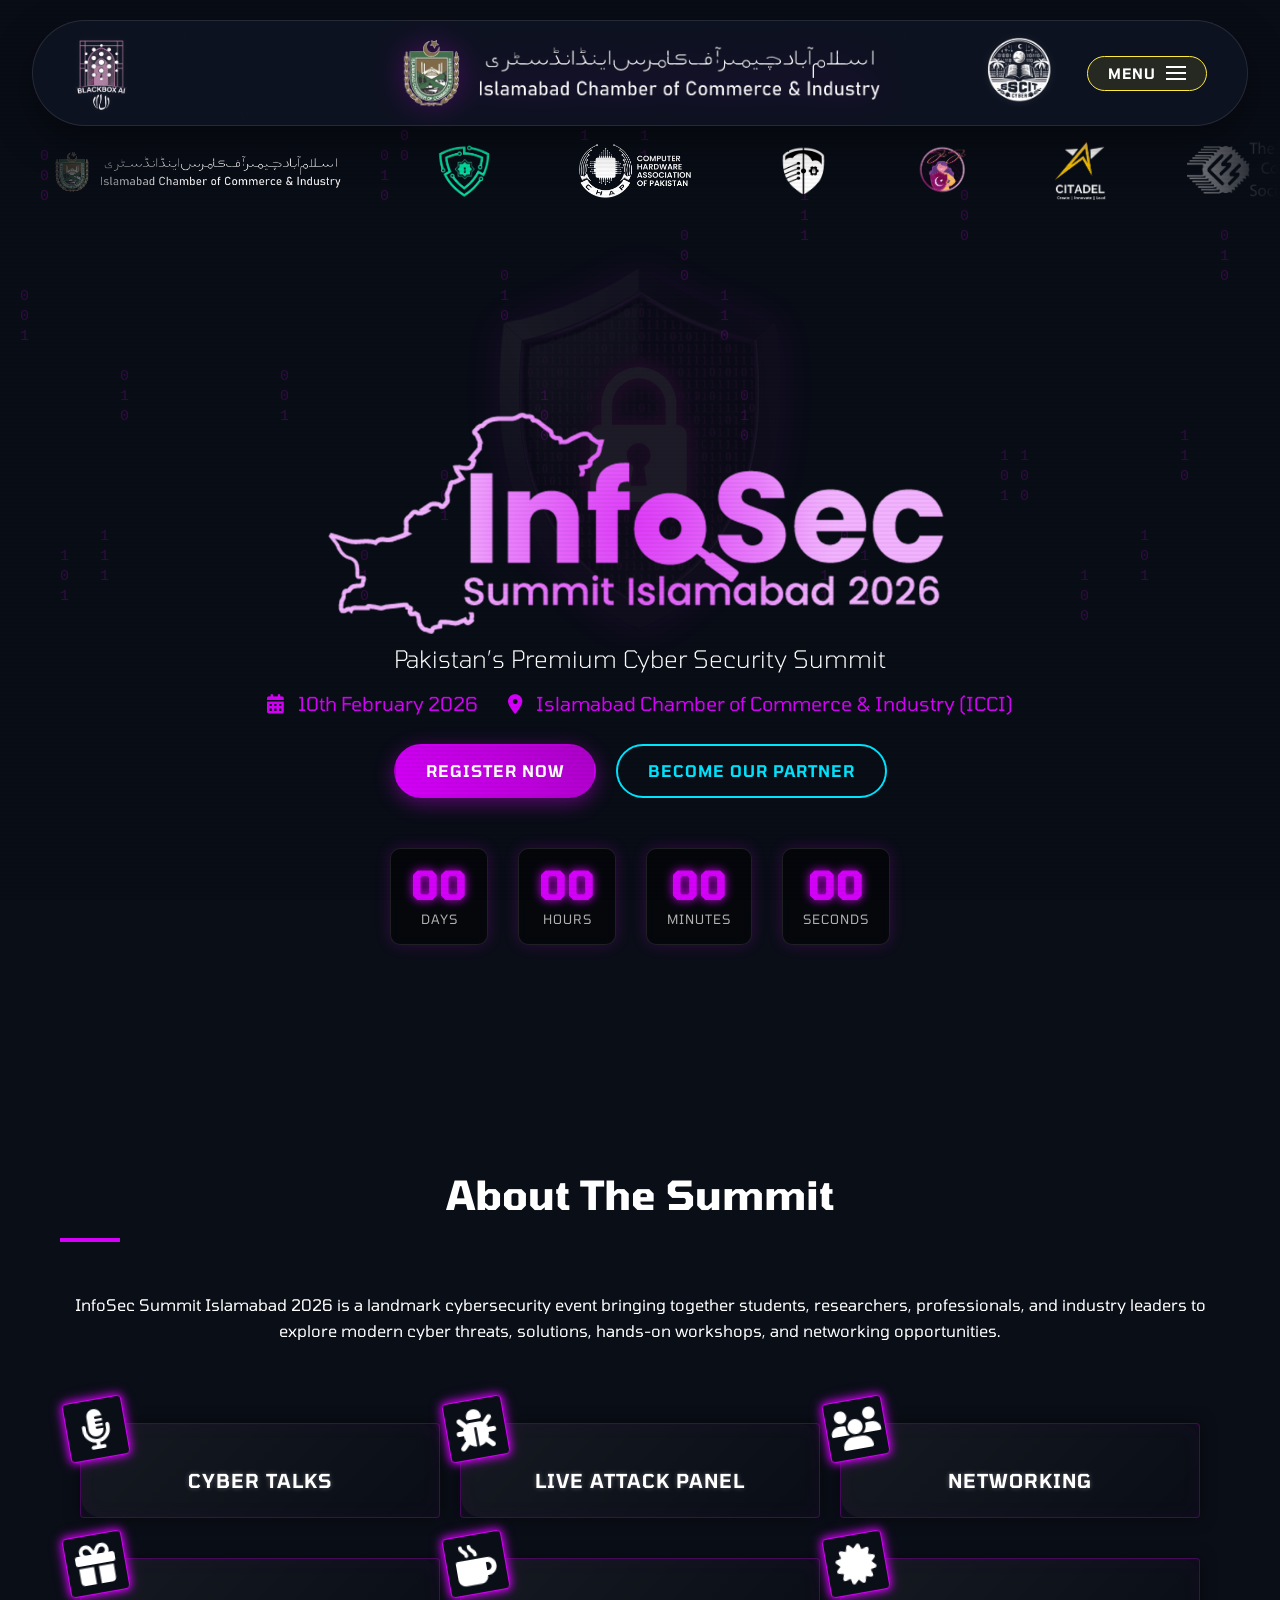
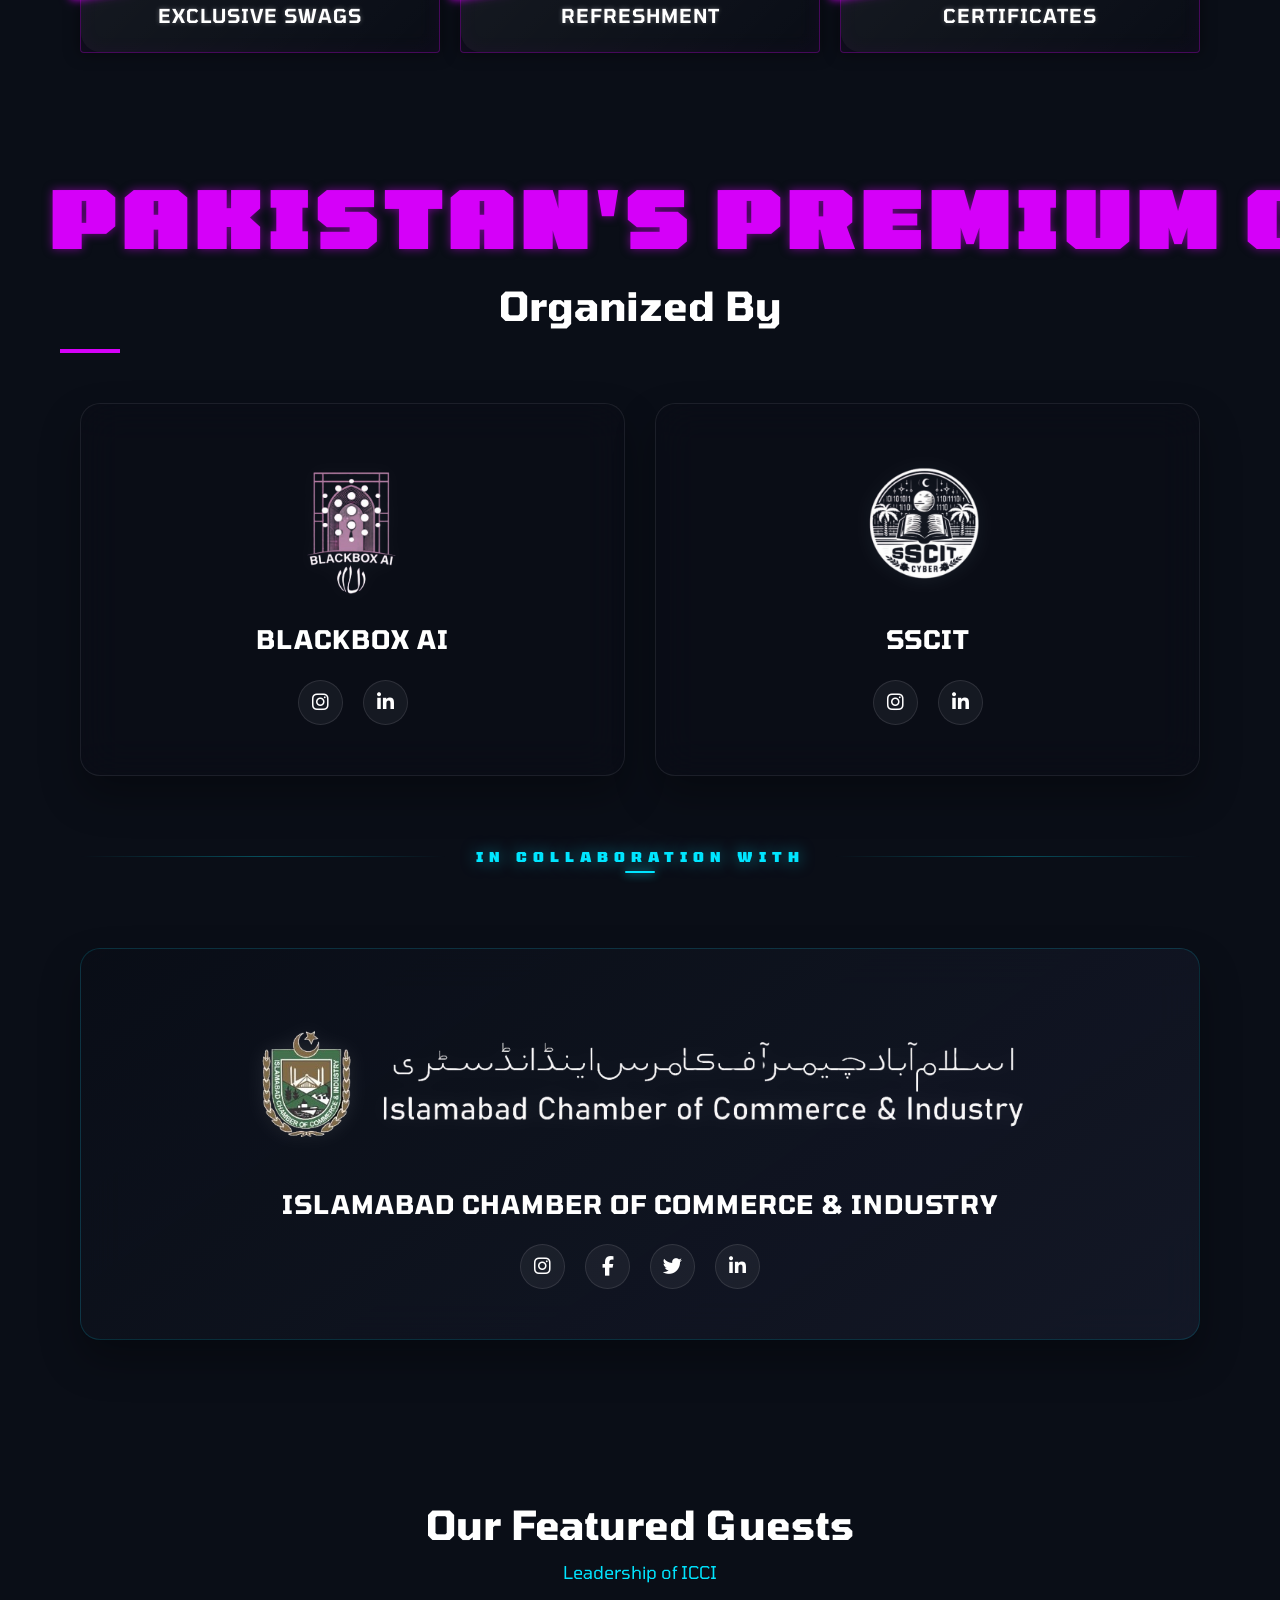
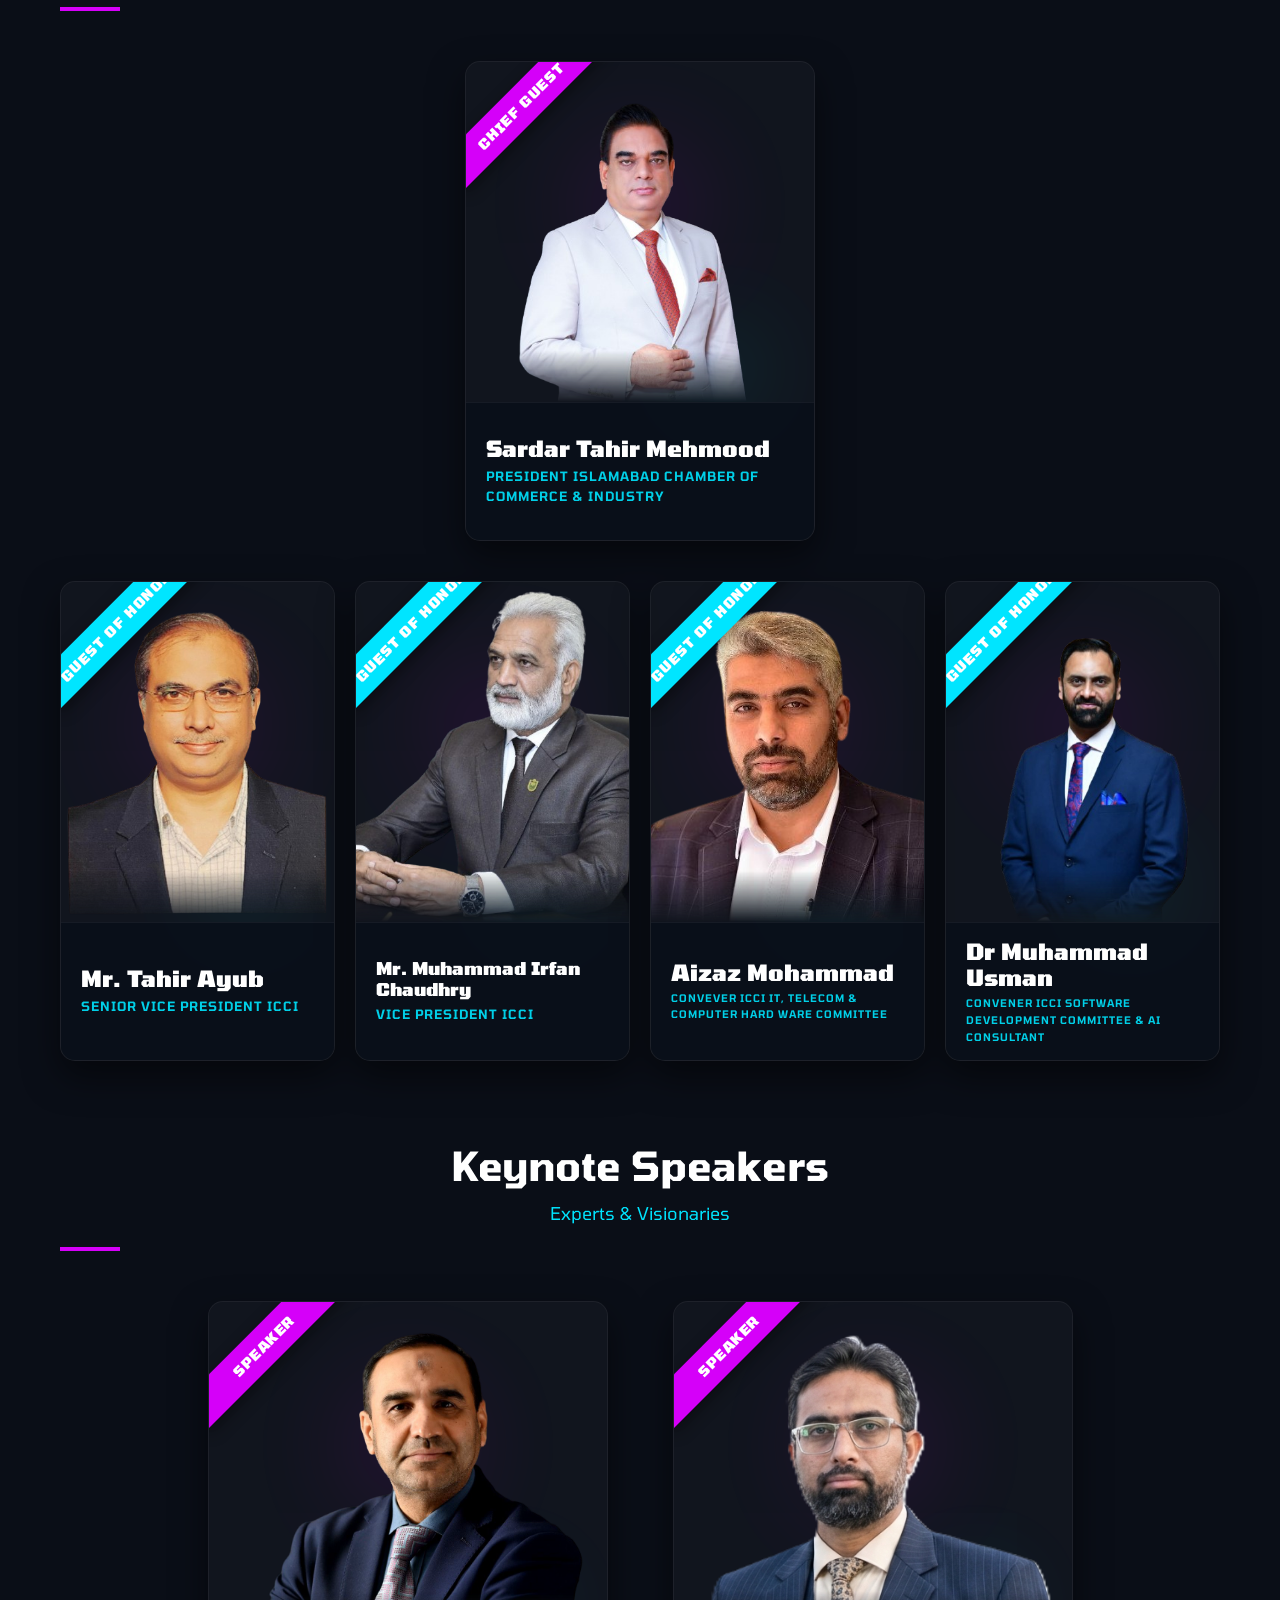
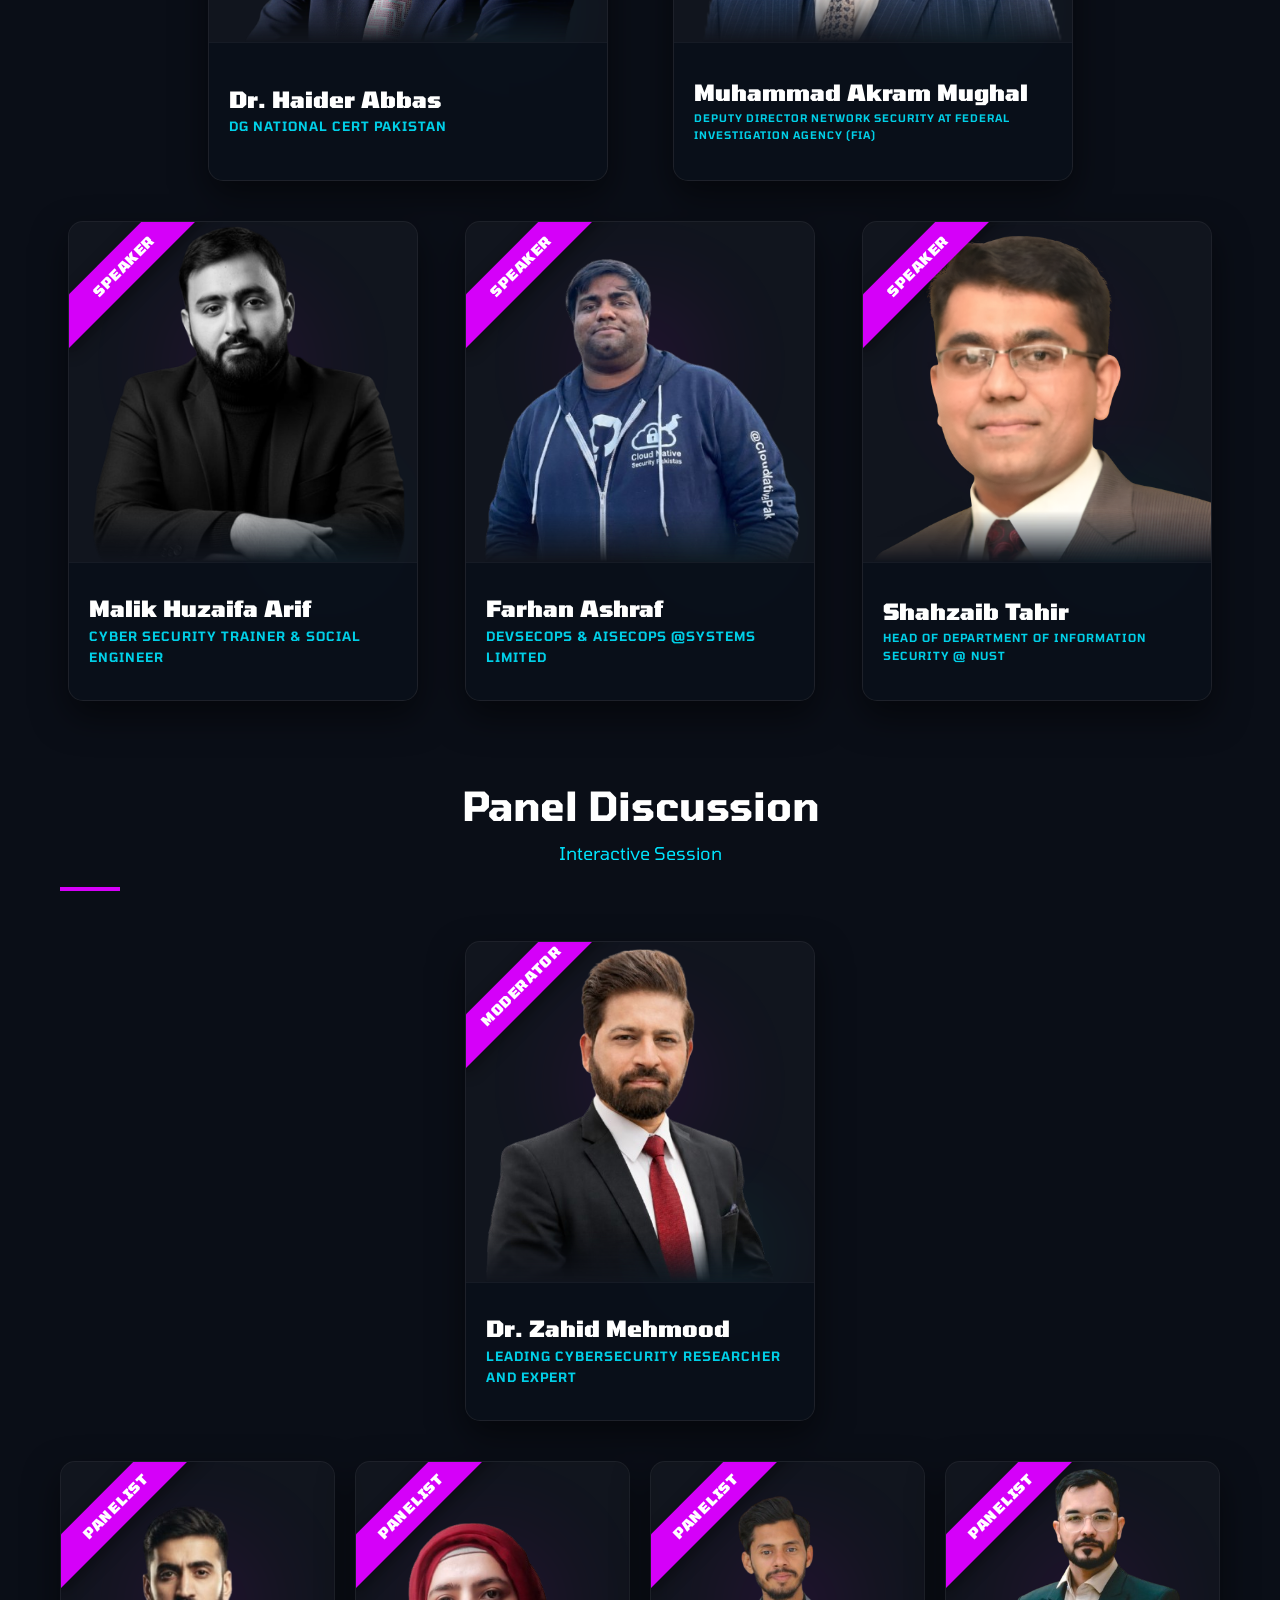
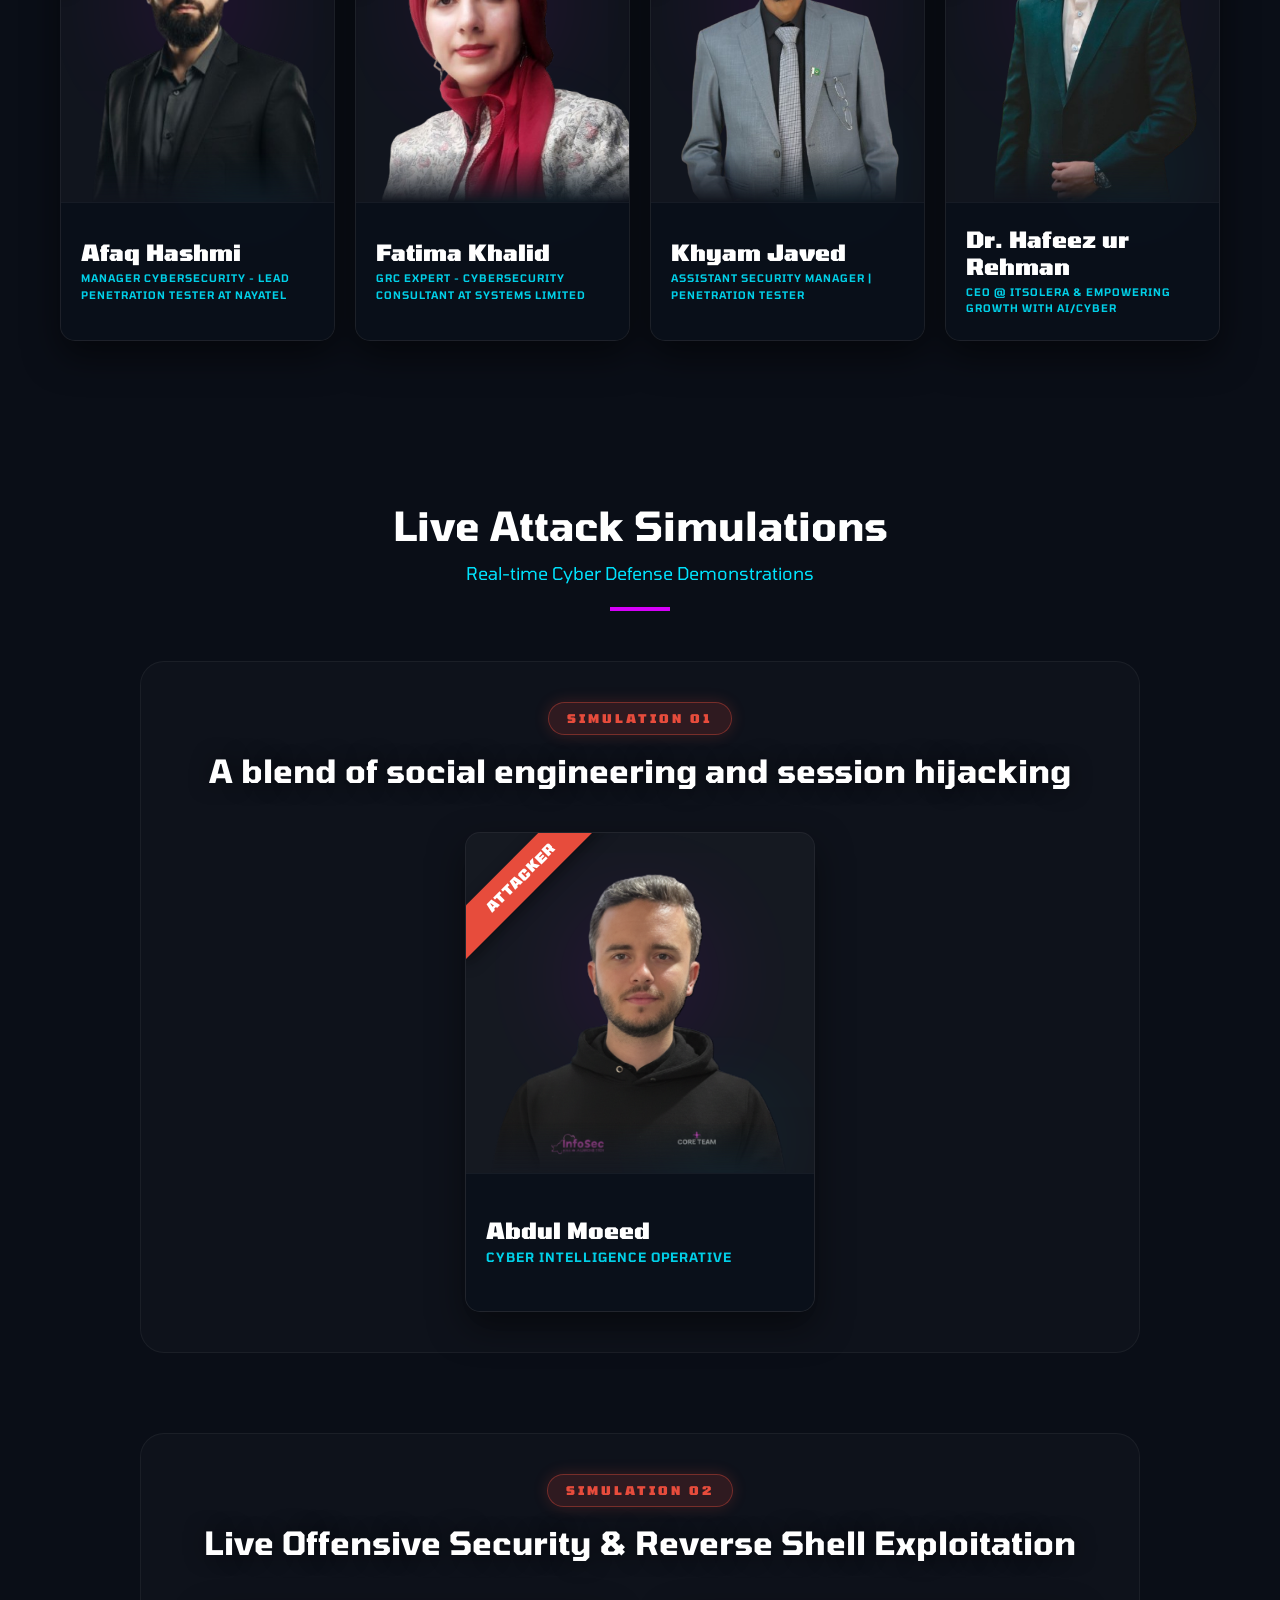
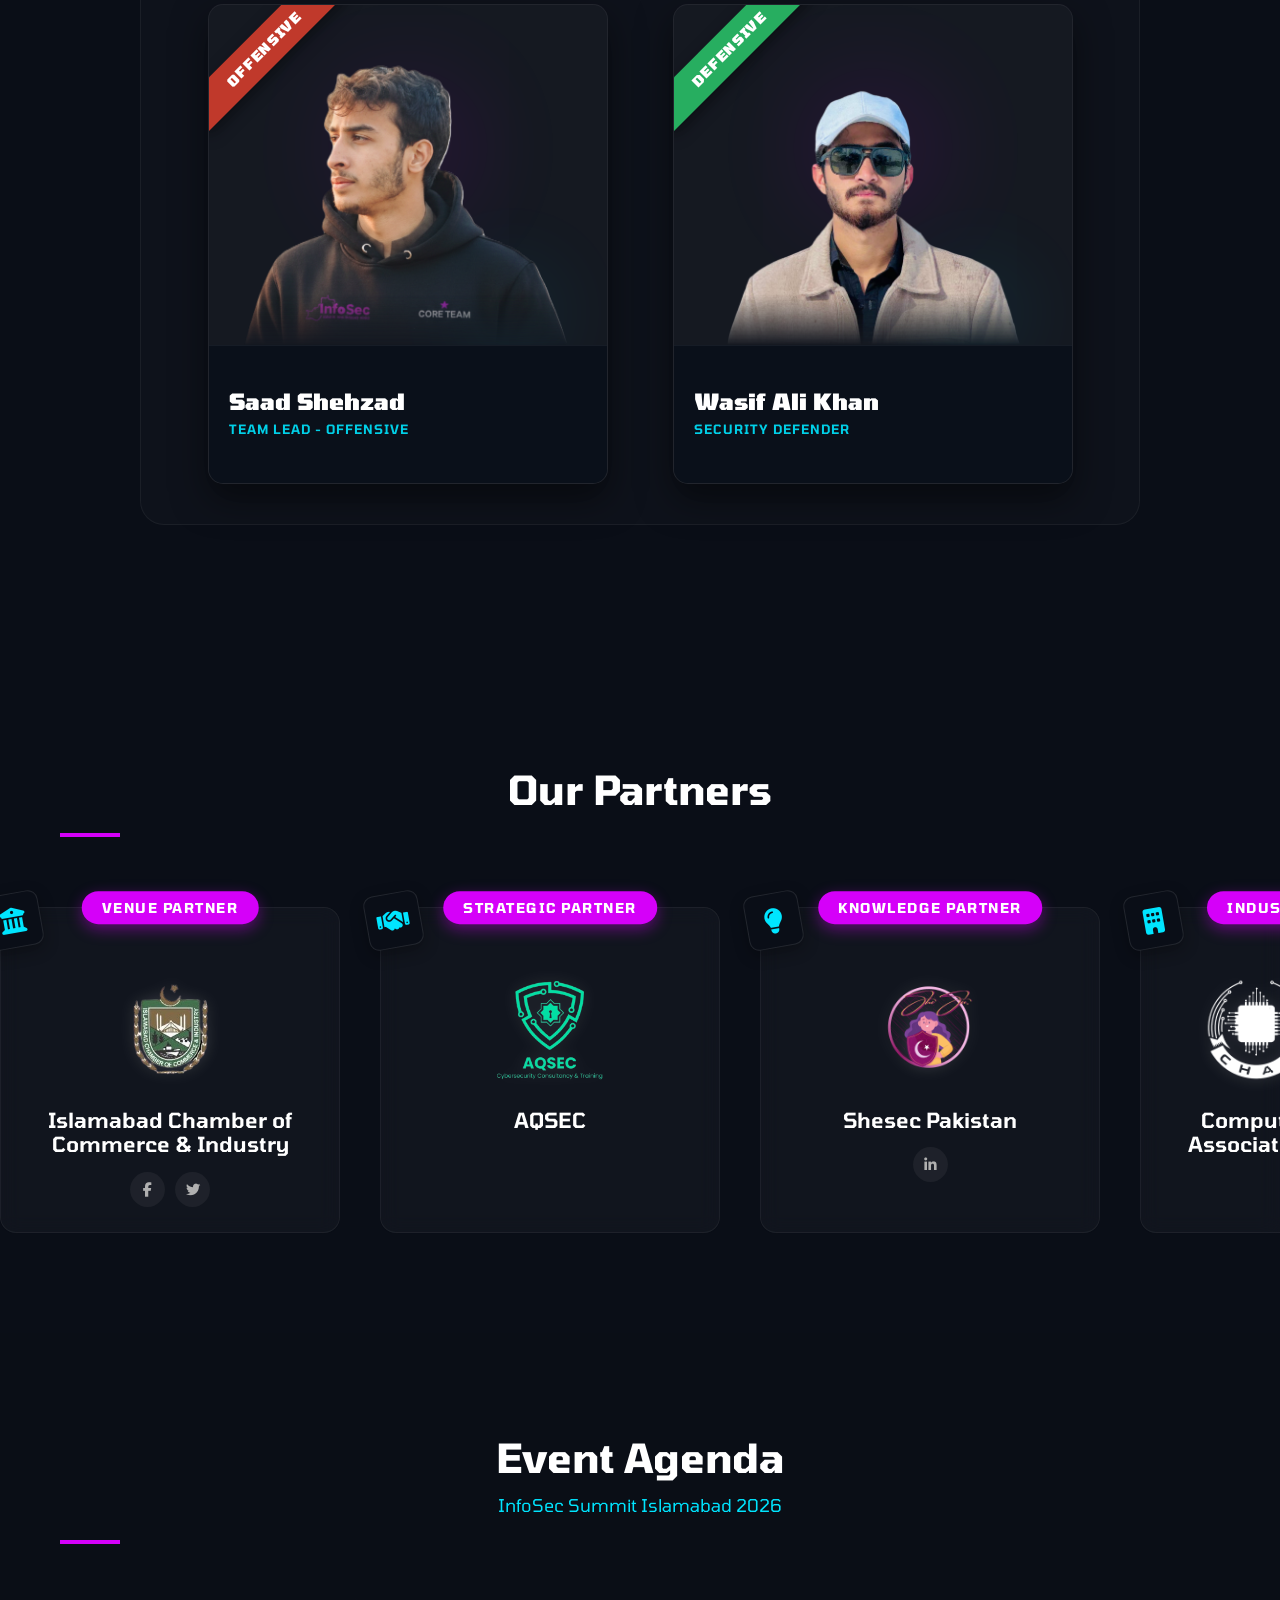
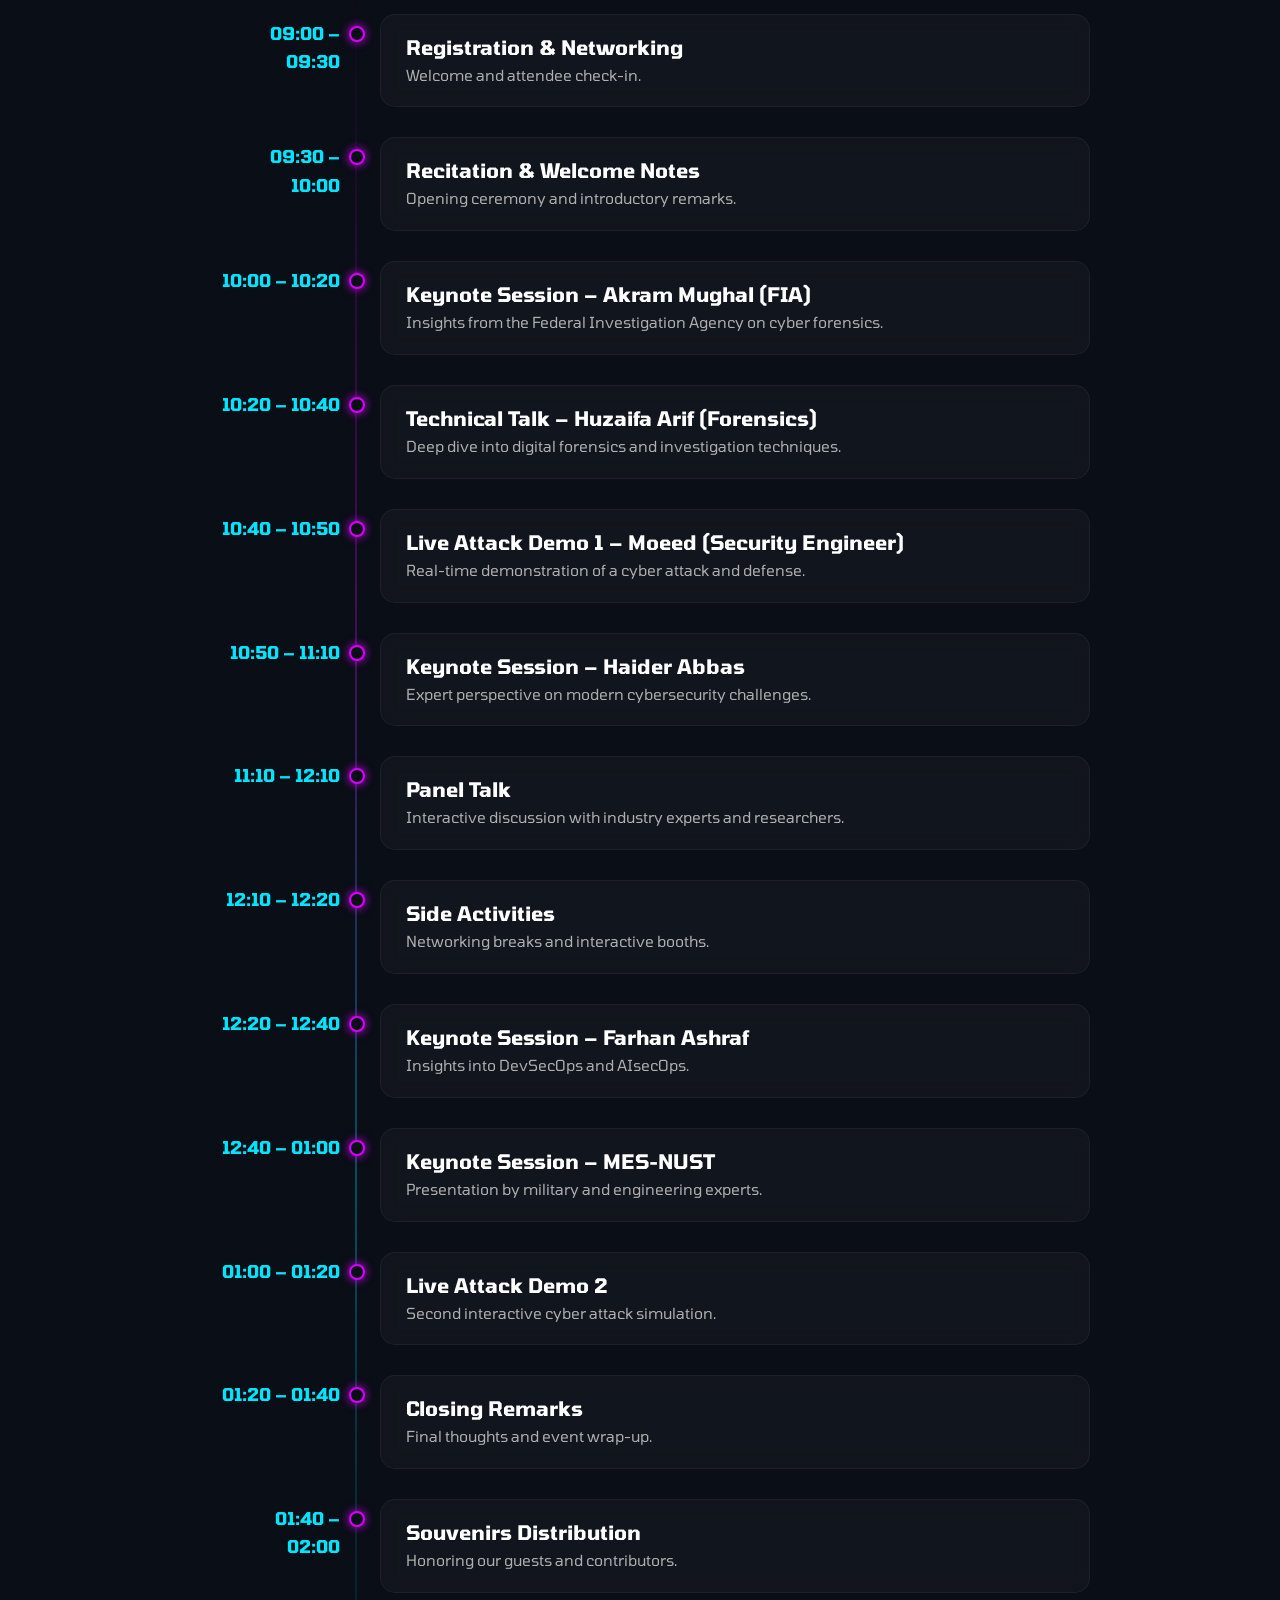
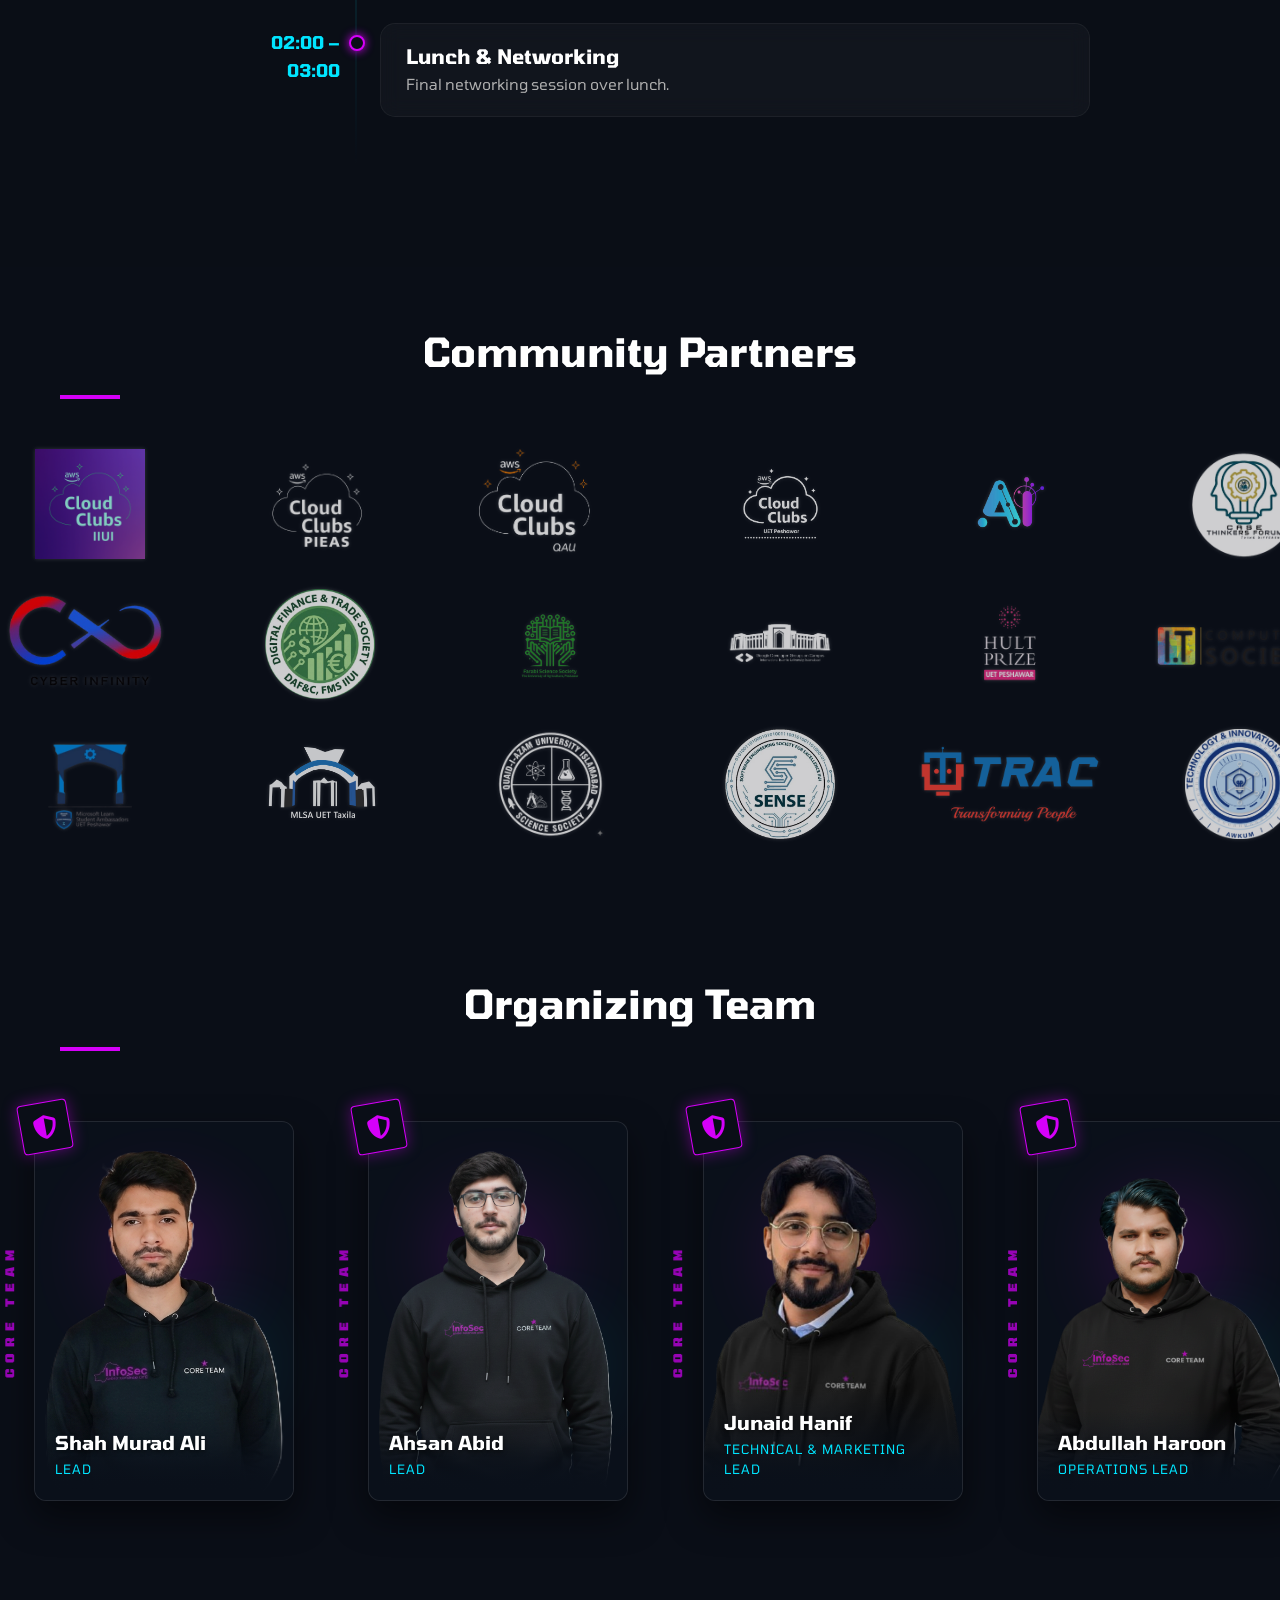
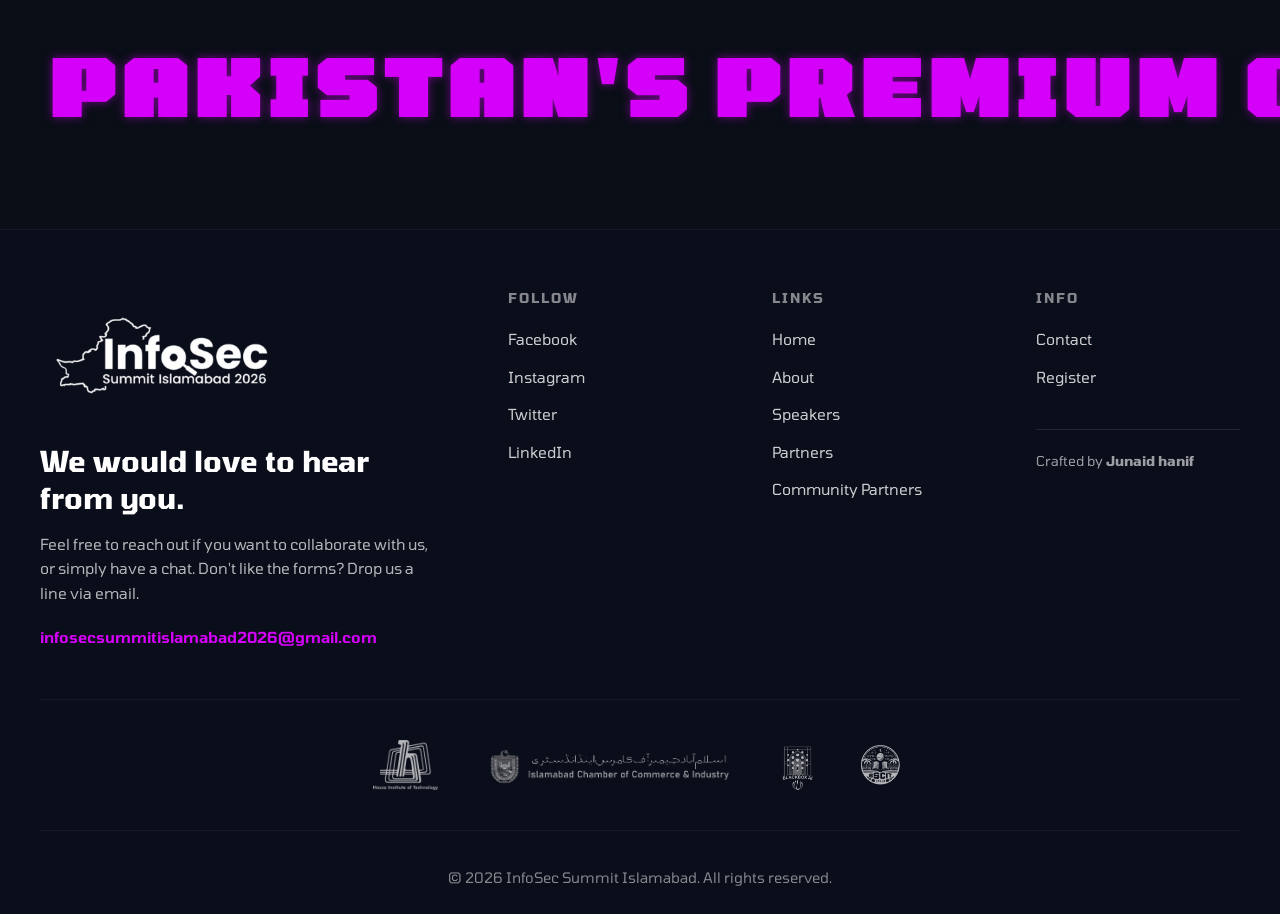
==== commit ef63b5e0: "Update index.html" ====
--- a/index.html
+++ b/index.html
@@ -983,7 +983,7 @@
                         <div class="team-content">
                             <h3 class="team-name">Shah Murad Ali</h3>
                             <p class="team-role">Lead</p>
-                            <a href="#" class="team-linkedin"><i class="fab fa-linkedin-in"></i></a>
+                            <a href="https://www.linkedin.com/in/shah-murad-ali-7169b334a/" class="team-linkedin"><i class="fab fa-linkedin-in"></i></a>
                         </div>
                     </div>
                 </div>
@@ -997,7 +997,7 @@
                         <div class="team-content">
                             <h3 class="team-name">Ahsan Abid</h3>
                             <p class="team-role">Lead</p>
-                            <a href="#" class="team-linkedin"><i class="fab fa-linkedin-in"></i></a>
+                            <a href="https://www.linkedin.com/in/ahsan-abid-0b4713310/" class="team-linkedin"><i class="fab fa-linkedin-in"></i></a>
                         </div>
                     </div>
                 </div>
@@ -1010,8 +1010,8 @@
                         <img src="images/team/JunaidHanif.png" alt="Junaid Hanif" class="team-img">
                         <div class="team-content">
                             <h3 class="team-name">Junaid Hanif</h3>
-                            <p class="team-role">Marketing lead</p>
-                            <a href="#" class="team-linkedin"><i class="fab fa-linkedin-in"></i></a>
+                            <p class="team-role">Technical & Marketing lead</p>
+                            <a href="https://www.linkedin.com/in/junaid-hanif-b58110289/" class="team-linkedin"><i class="fab fa-linkedin-in"></i></a>
                         </div>
                     </div>
                 </div>
@@ -1025,7 +1025,7 @@
                         <div class="team-content">
                             <h3 class="team-name">Abdullah Haroon</h3>
                             <p class="team-role">Operations Lead</p>
-                            <a href="#" class="team-linkedin"><i class="fab fa-linkedin-in"></i></a>
+                            <a href="https://www.linkedin.com/in/muhammad-abdullah-haroon-b49478271/" class="team-linkedin"><i class="fab fa-linkedin-in"></i></a>
                         </div>
                     </div>
                 </div>
@@ -1039,7 +1039,7 @@
                         <div class="team-content">
                             <h3 class="team-name">Abdul Basit</h3>
                             <p class="team-role">Graphics Lead</p>
-                            <a href="#" class="team-linkedin"><i class="fab fa-linkedin-in"></i></a>
+                            <a href="https://www.linkedin.com/in/abdul-basit-aa5011374/" class="team-linkedin"><i class="fab fa-linkedin-in"></i></a>
                         </div>
                     </div>
                 </div>
@@ -1053,7 +1053,7 @@
                         <div class="team-content">
                             <h3 class="team-name">Muhammad Waleed Ashraf</h3>
                             <p class="team-role">Management Lead</p>
-                            <a href="#" class="team-linkedin"><i class="fab fa-linkedin-in"></i></a>
+                            <a href="https://www.linkedin.com/in/muhammad-waleed-ashraf-243931250/" class="team-linkedin"><i class="fab fa-linkedin-in"></i></a>
                         </div>
                     </div>
                 </div>
@@ -1067,7 +1067,7 @@
                         <div class="team-content">
                             <h3 class="team-name">Abdul Moeed</h3>
                             <p class="team-role">Outreach Lead</p>
-                            <a href="#" class="team-linkedin"><i class="fab fa-linkedin-in"></i></a>
+                            <a href="https://www.linkedin.com/in/raja-moeed-45a92b327/" class="team-linkedin"><i class="fab fa-linkedin-in"></i></a>
                         </div>
                     </div>
                 </div>
@@ -1080,7 +1080,7 @@
                         <img src="images/team/ZulqarnainEjaz.png" alt="Zulqarnain Ejaz" class="team-img">
                         <div class="team-content">
                             <h3 class="team-name">Zulqarnain Ejaz</h3>
-                            <p class="team-role">Technical Lead</p>
+                            <p class="team-role">Communication Lead</p>
                             <a href="#" class="team-linkedin"><i class="fab fa-linkedin-in"></i></a>
                         </div>
                     </div>
@@ -1095,7 +1095,7 @@
                         <div class="team-content">
                             <h3 class="team-name">Abdullah Faiz</h3>
                             <p class="team-role">Security lead</p>
-                            <a href="#" class="team-linkedin"><i class="fab fa-linkedin-in"></i></a>
+                            <a href="https://www.linkedin.com/in/abdullah-faiz-2322402b5/" class="team-linkedin"><i class="fab fa-linkedin-in"></i></a>
                         </div>
                     </div>
                 </div>
@@ -1123,7 +1123,7 @@
                         <div class="team-content">
                             <h3 class="team-name">Shah Murad Ali</h3>
                             <p class="team-role">Lead</p>
-                            <a href="#" class="team-linkedin"><i class="fab fa-linkedin-in"></i></a>
+                            <a href="https://www.linkedin.com/in/shah-murad-ali-7169b334a/" class="team-linkedin"><i class="fab fa-linkedin-in"></i></a>
                         </div>
                     </div>
                 </div>
@@ -1135,7 +1135,7 @@
                         <div class="team-content">
                             <h3 class="team-name">Ahsan Abid</h3>
                             <p class="team-role">Lead</p>
-                            <a href="#" class="team-linkedin"><i class="fab fa-linkedin-in"></i></a>
+                            <a href="https://www.linkedin.com/in/ahsan-abid-0b4713310/" class="team-linkedin"><i class="fab fa-linkedin-in"></i></a>
                         </div>
                     </div>
                 </div>
@@ -1147,7 +1147,7 @@
                         <div class="team-content">
                             <h3 class="team-name">Junaid Hanif</h3>
                             <p class="team-role">Technical & Marketing lead</p>
-                            <a href="#" class="team-linkedin"><i class="fab fa-linkedin-in"></i></a>
+                            <a href="https://www.linkedin.com/in/junaid-hanif-b58110289/" class="team-linkedin"><i class="fab fa-linkedin-in"></i></a>
                         </div>
                     </div>
                 </div>
@@ -1159,7 +1159,7 @@
                         <div class="team-content">
                             <h3 class="team-name">Abdullah Haroon</h3>
                             <p class="team-role">Operations Lead</p>
-                            <a href="#" class="team-linkedin"><i class="fab fa-linkedin-in"></i></a>
+                            <a href="https://www.linkedin.com/in/muhammad-abdullah-haroon-b49478271/" class="team-linkedin"><i class="fab fa-linkedin-in"></i></a>
                         </div>
                     </div>
                 </div>
@@ -1171,7 +1171,7 @@
                         <div class="team-content">
                             <h3 class="team-name">Abdul Basit</h3>
                             <p class="team-role">Graphics Lead</p>
-                            <a href="#" class="team-linkedin"><i class="fab fa-linkedin-in"></i></a>
+                            <a href="https://www.linkedin.com/in/abdul-basit-aa5011374/" class="team-linkedin"><i class="fab fa-linkedin-in"></i></a>
                         </div>
                     </div>
                 </div>
@@ -1183,7 +1183,7 @@
                         <div class="team-content">
                             <h3 class="team-name">Muhammad Waleed Ashraf</h3>
                             <p class="team-role">Management Lead</p>
-                            <a href="#" class="team-linkedin"><i class="fab fa-linkedin-in"></i></a>
+                            <a href="https://www.linkedin.com/in/muhammad-waleed-ashraf-243931250/" class="team-linkedin"><i class="fab fa-linkedin-in"></i></a>
                         </div>
                     </div>
                 </div>
@@ -1195,7 +1195,7 @@
                         <div class="team-content">
                             <h3 class="team-name">Abdul Moeed</h3>
                             <p class="team-role">Outreach Lead</p>
-                            <a href="#" class="team-linkedin"><i class="fab fa-linkedin-in"></i></a>
+                            <a href="https://www.linkedin.com/in/raja-moeed-45a92b327/" class="team-linkedin"><i class="fab fa-linkedin-in"></i></a>
                         </div>
                     </div>
                 </div>
@@ -1219,7 +1219,7 @@
                         <div class="team-content">
                             <h3 class="team-name">Abdullah Faiz</h3>
                             <p class="team-role">Security lead</p>
-                            <a href="#" class="team-linkedin"><i class="fab fa-linkedin-in"></i></a>
+                            <a href="https://www.linkedin.com/in/abdullah-faiz-2322402b5/" class="team-linkedin"><i class="fab fa-linkedin-in"></i></a>
                         </div>
                     </div>
                 </div>
@@ -1330,3 +1330,4 @@
 
 
 
+
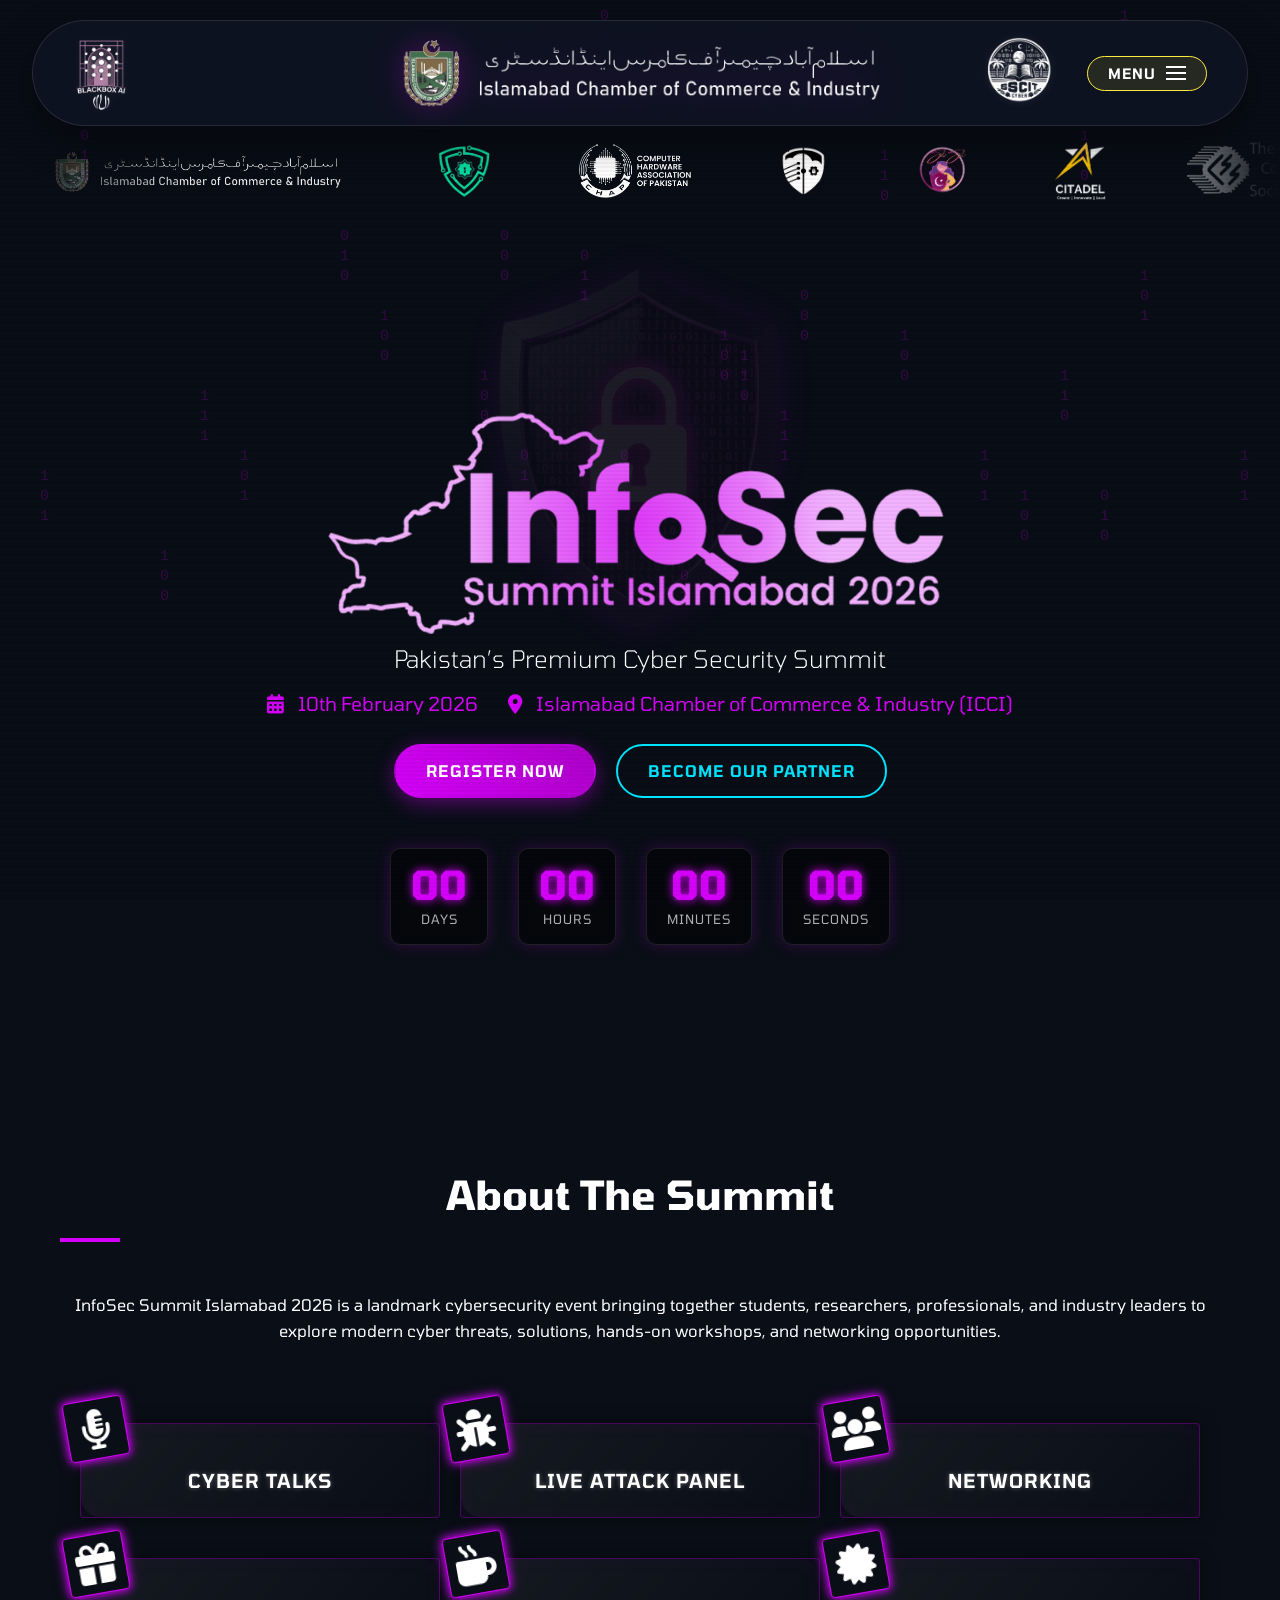
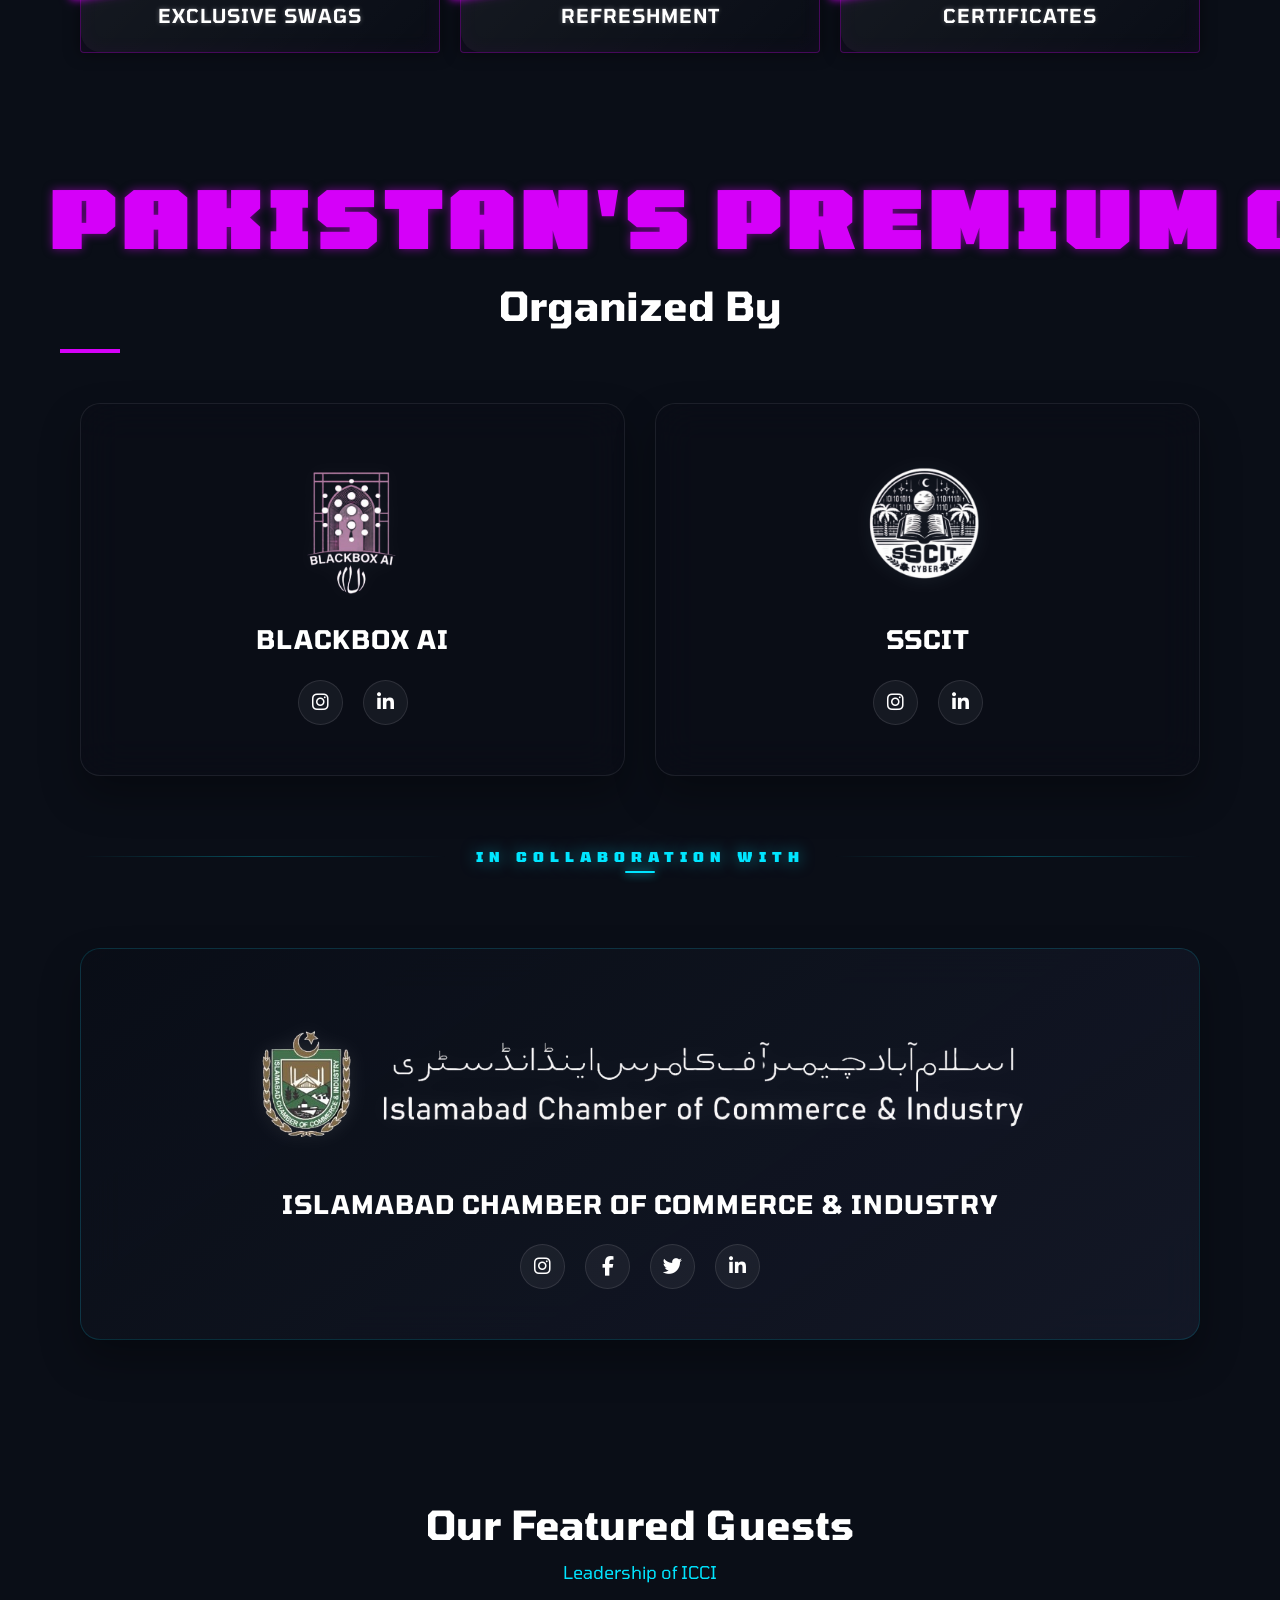
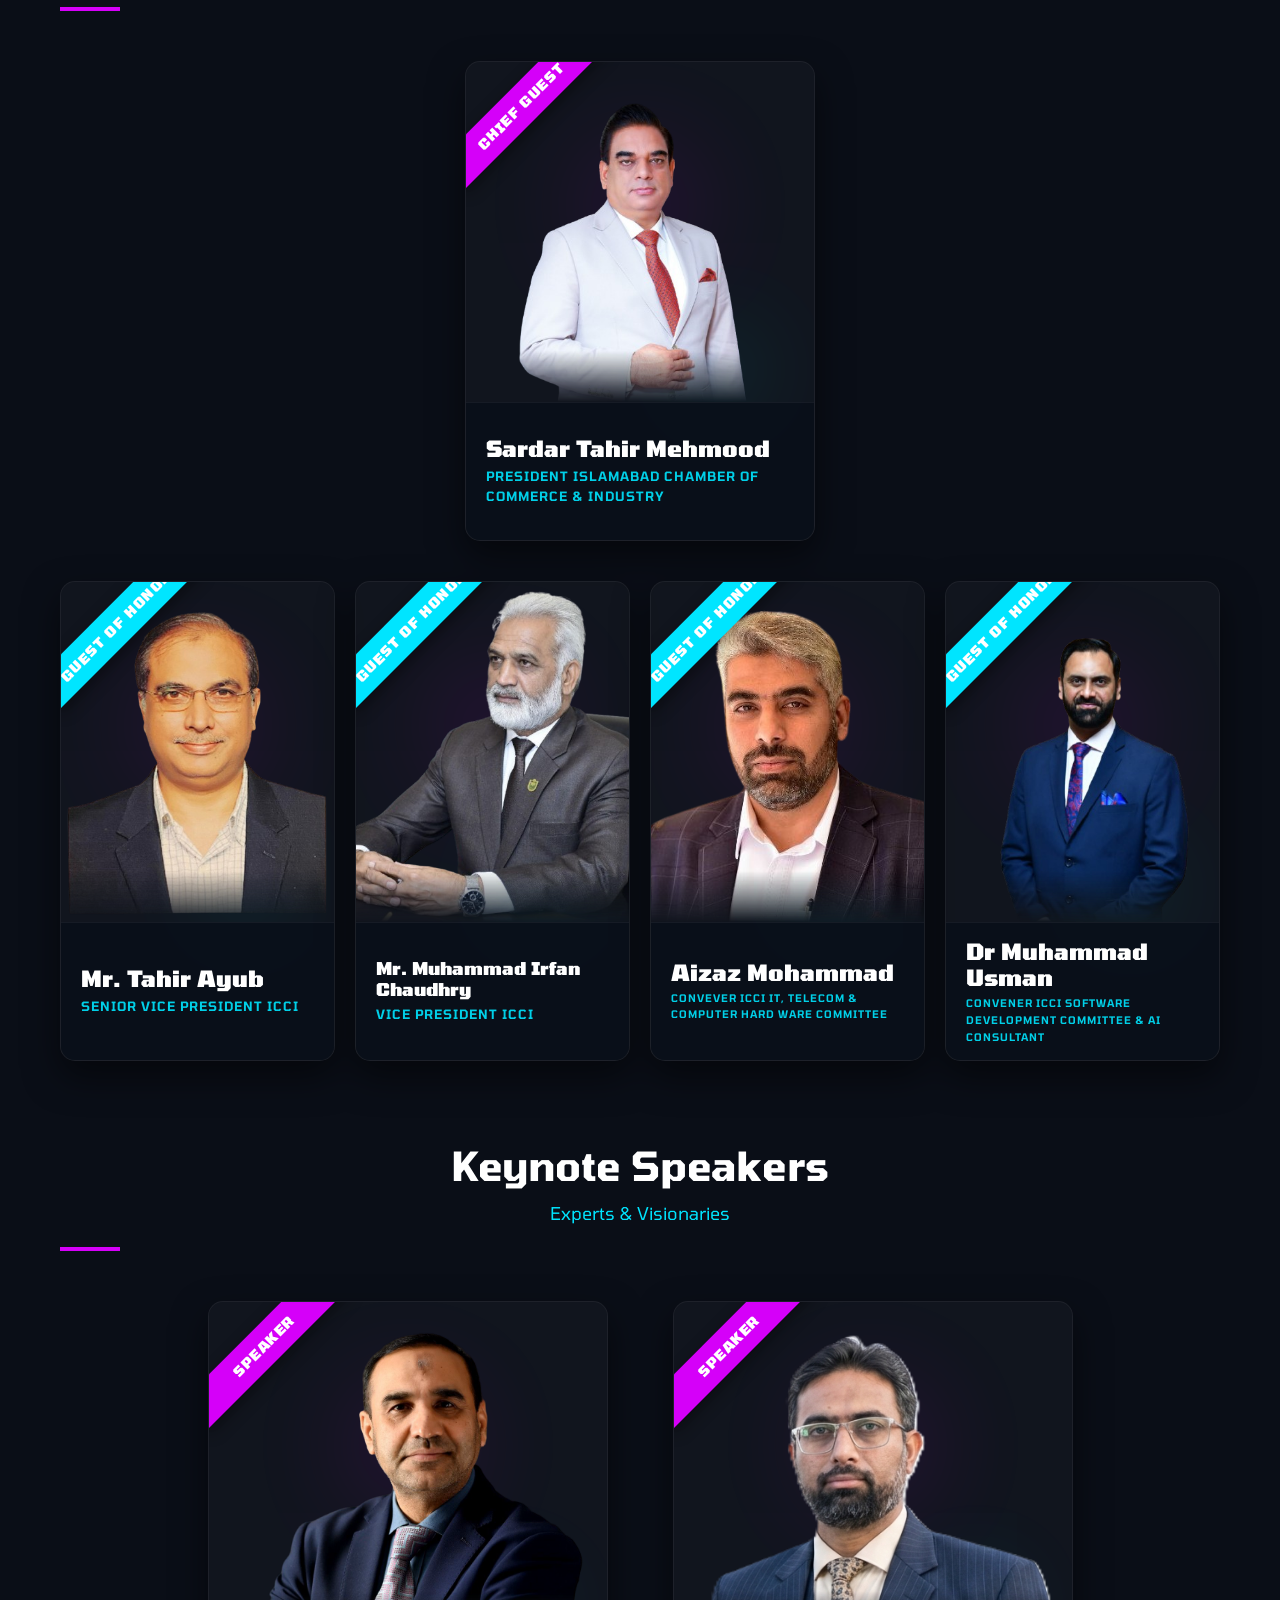
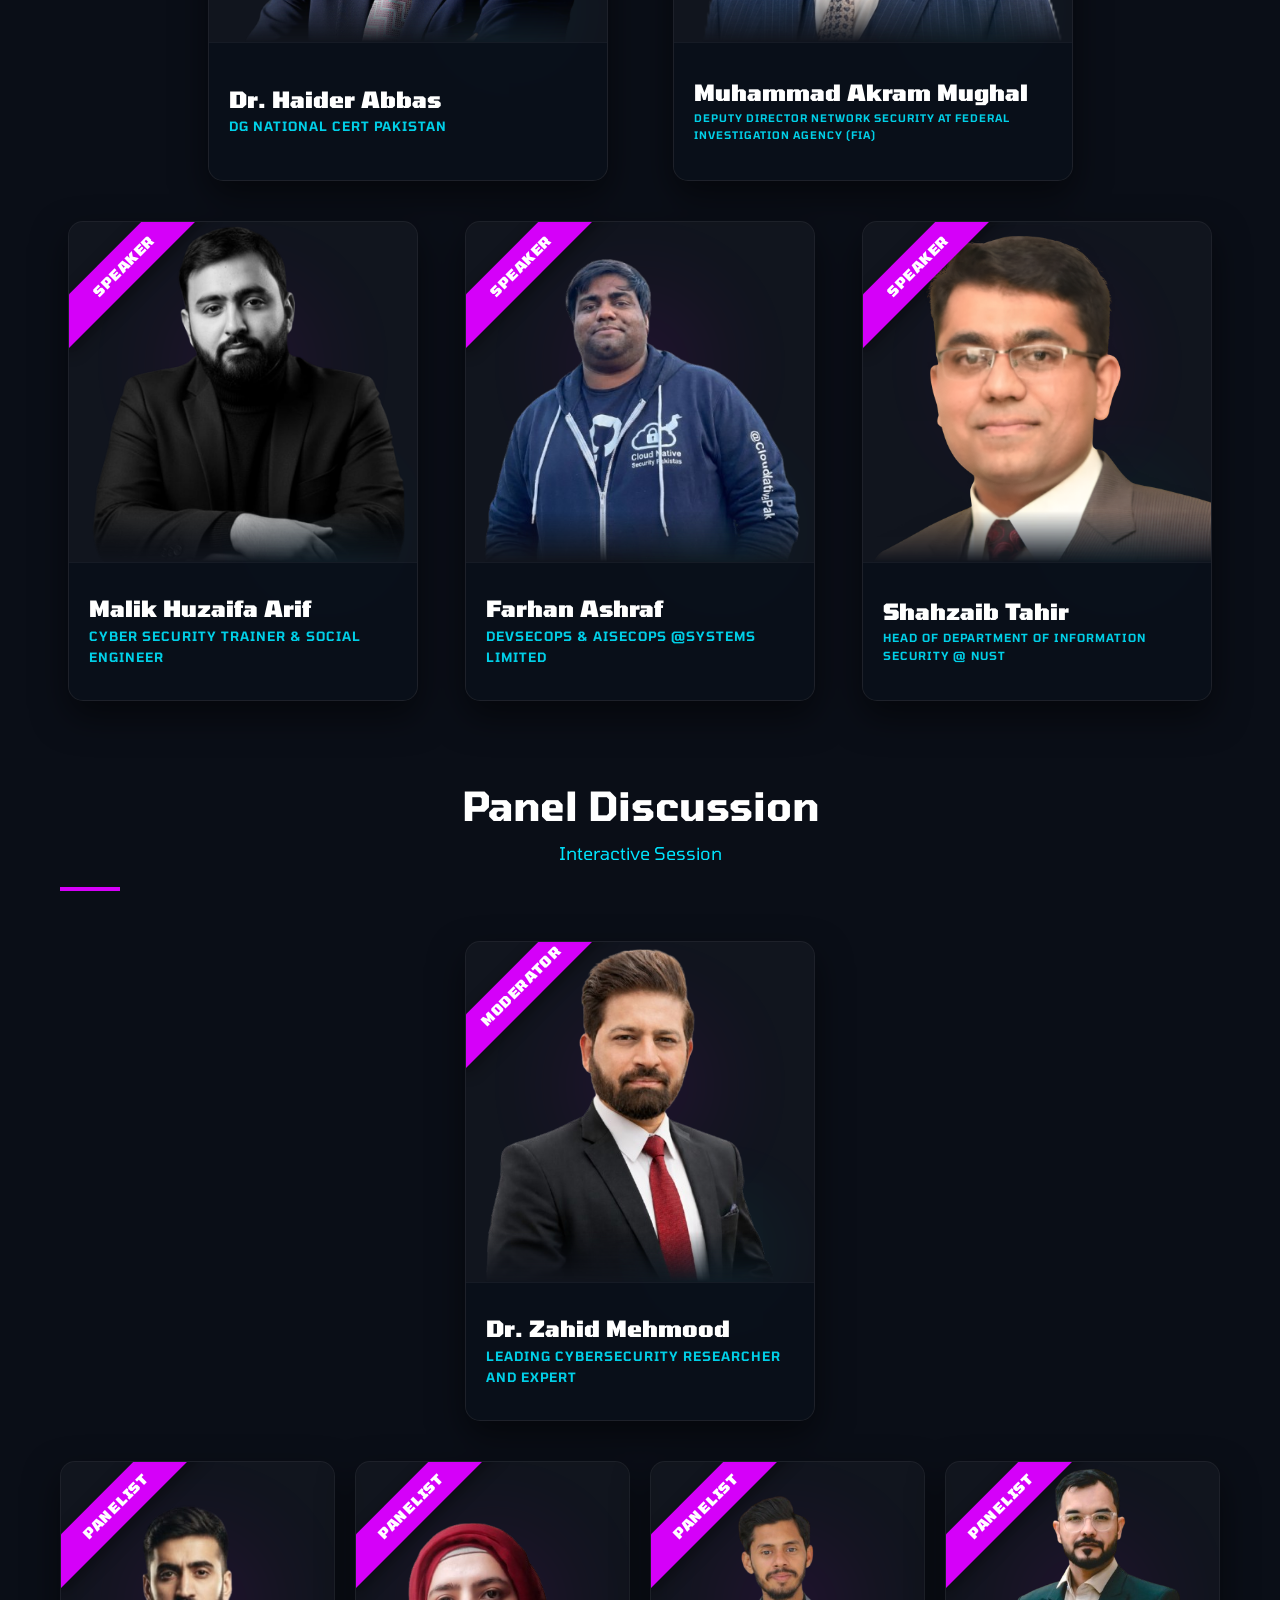
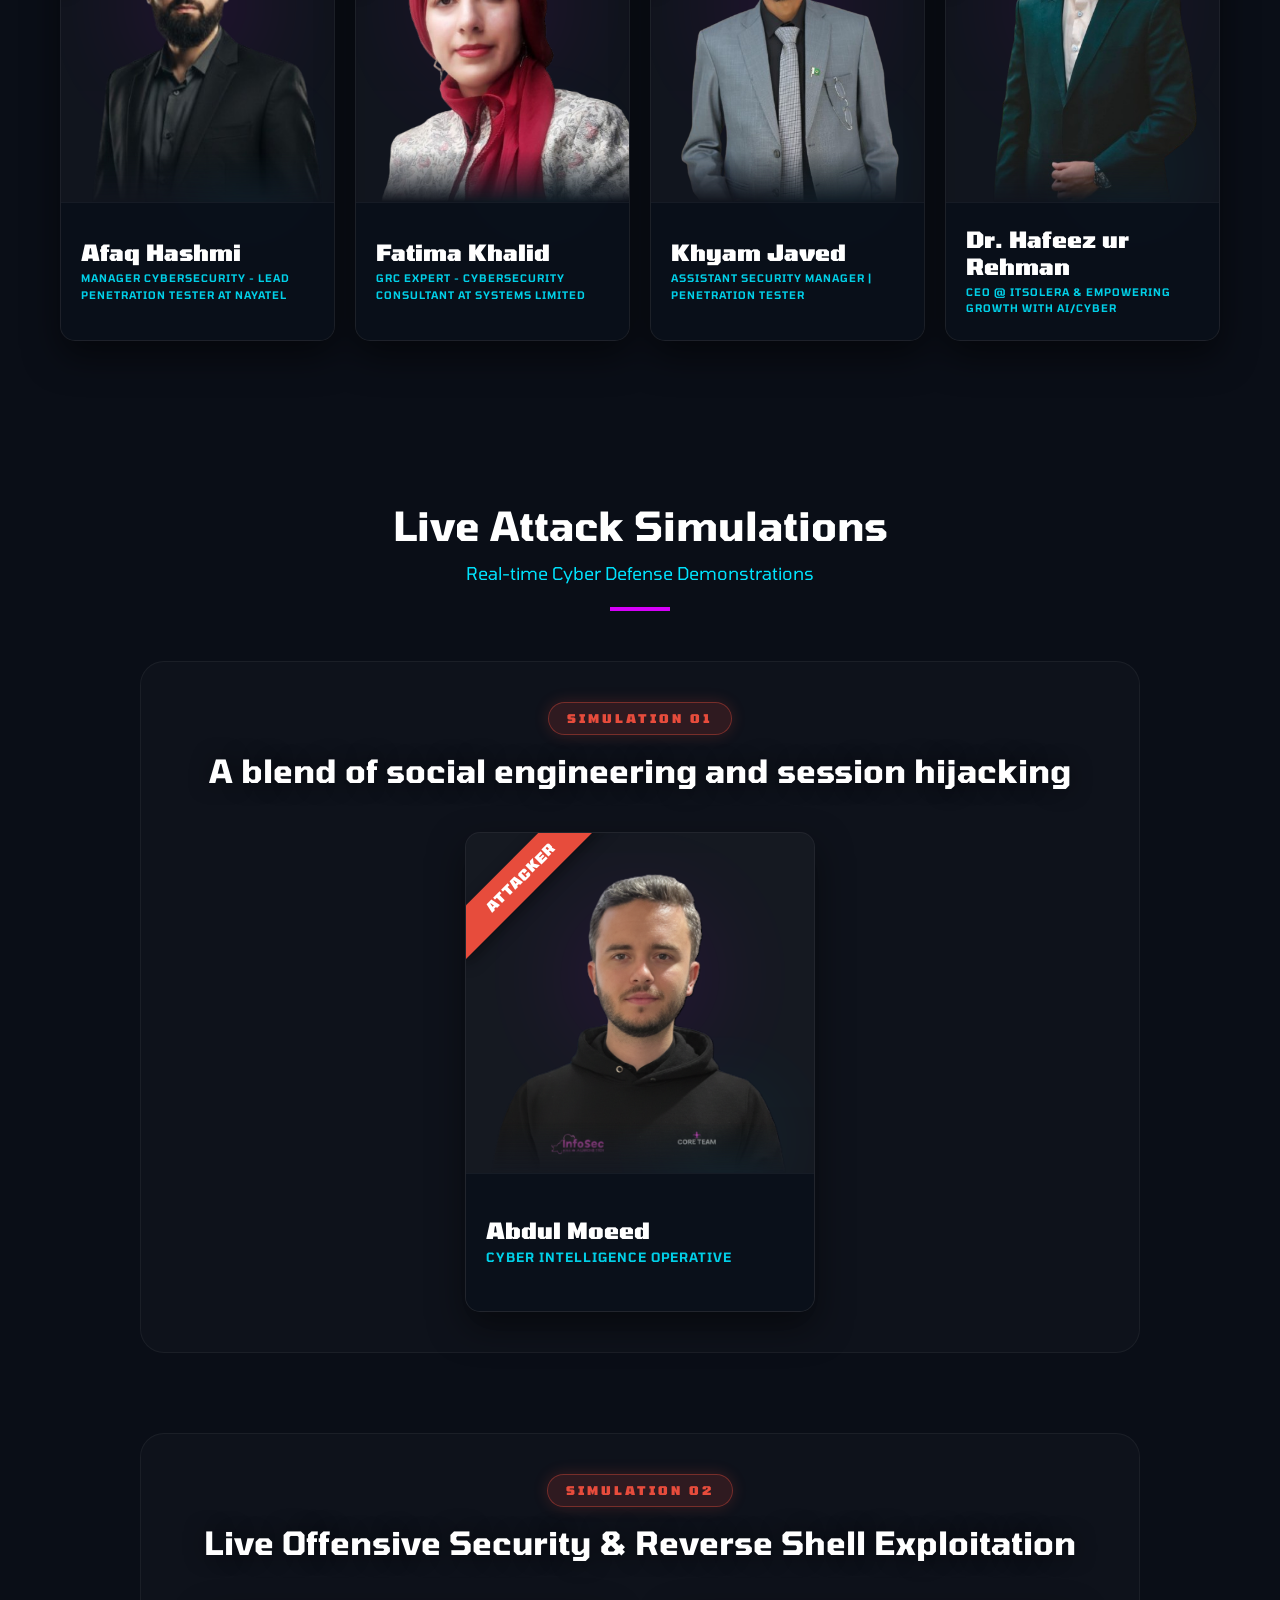
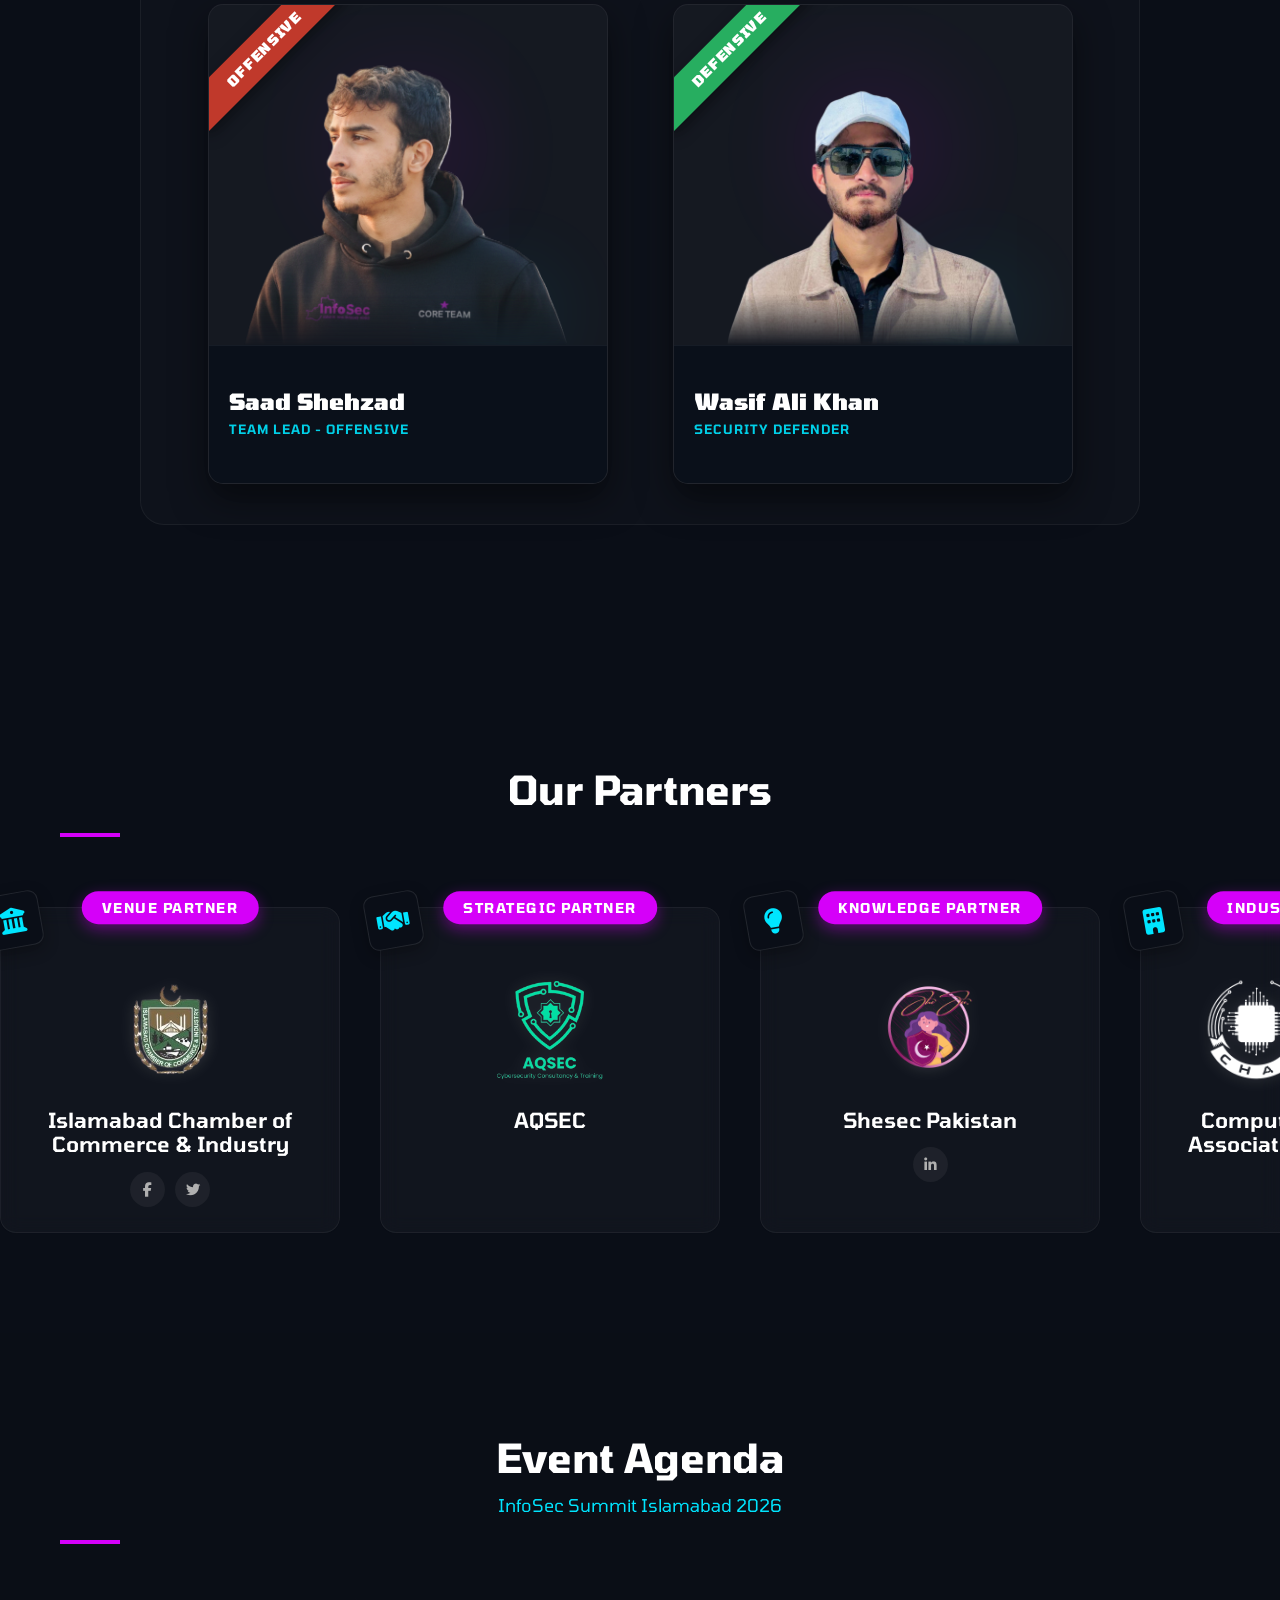
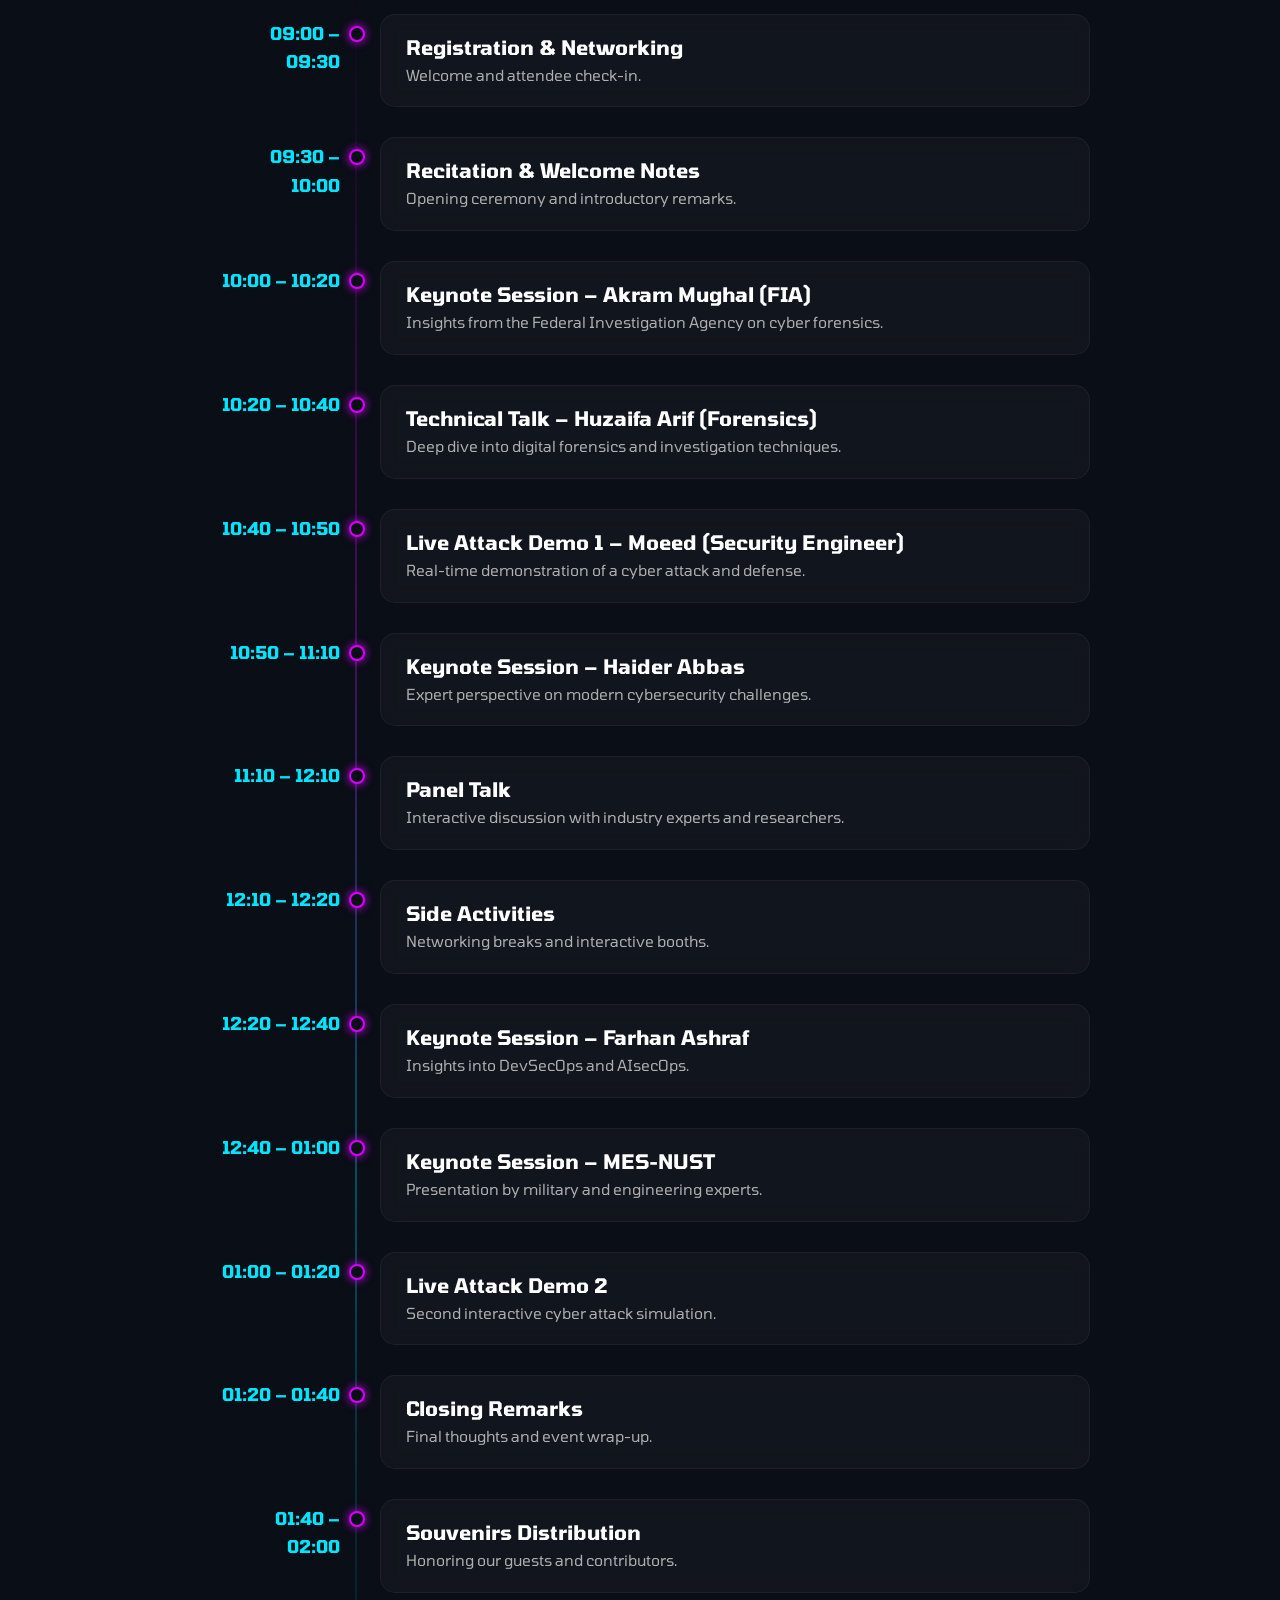
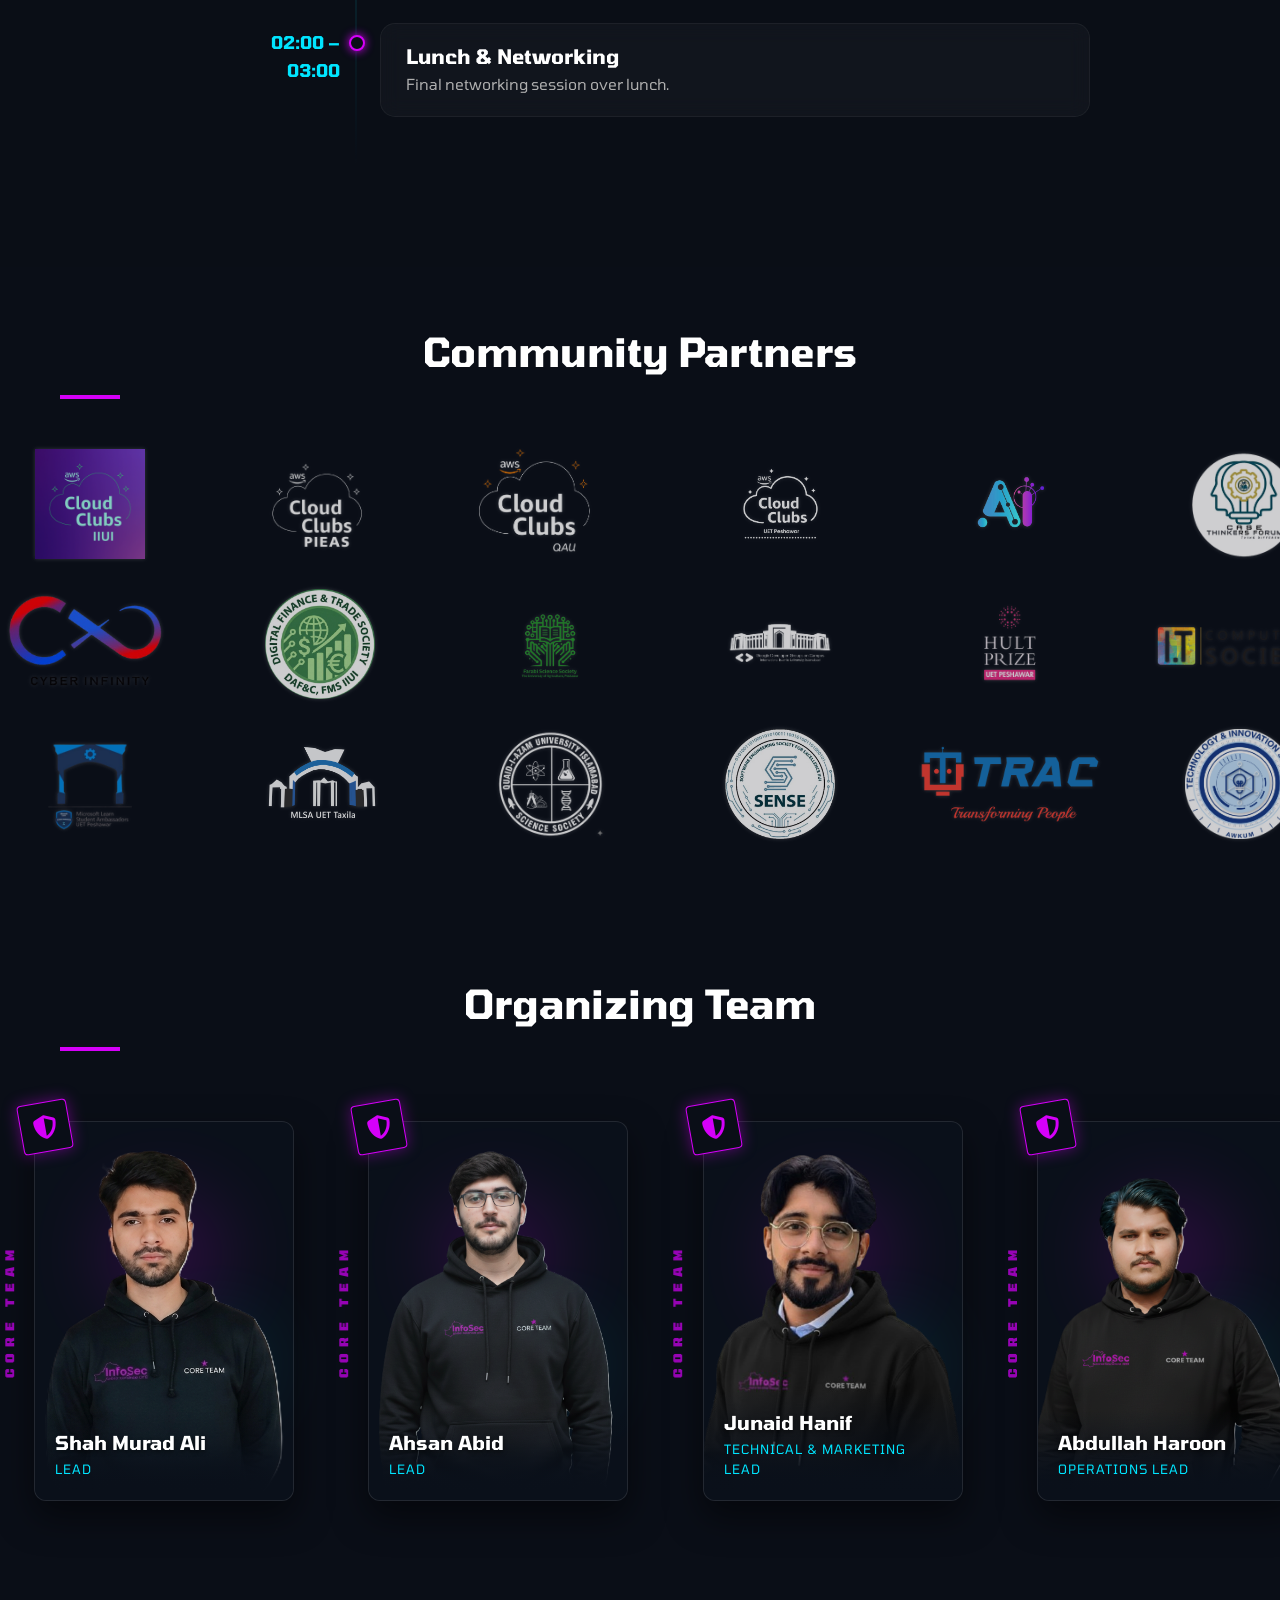
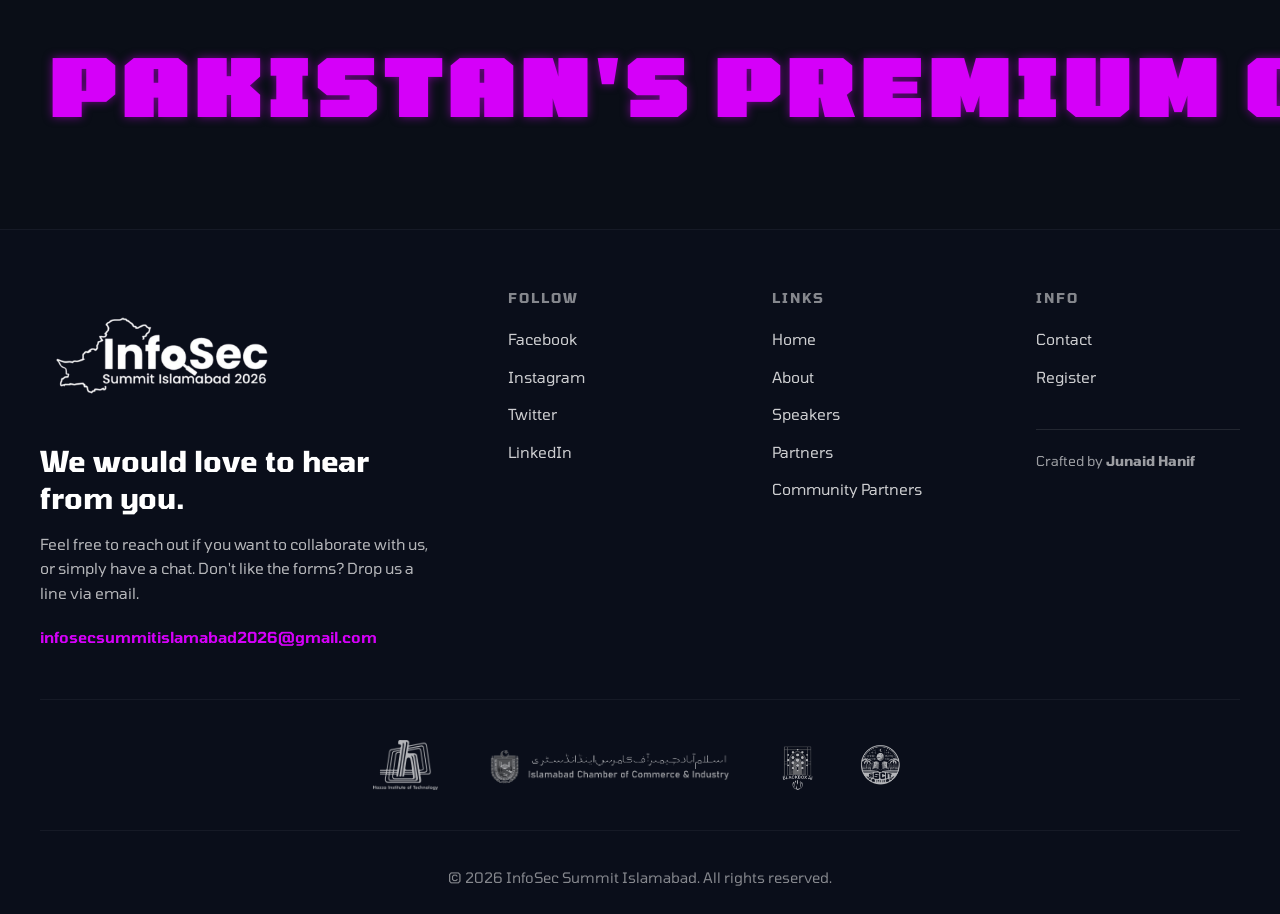
==== commit 81a7d10b: "Change greeting from 'Hello' to 'Goodbye'" ====
--- a/index.html
+++ b/index.html
@@ -1301,7 +1301,7 @@
                     </ul>
 
                     <div class="footer-credit">
-                        <p>Crafted by <strong>Junaid hanif</strong></p>
+                       <p>Crafted by <strong><a href="https://www.linkedin.com/in/junaid-hanif-b58110289/"  target="_blank" > Junaid Hanif </a></strong></p>
                     </div>
                 </div>
             </div>
@@ -1331,3 +1331,4 @@
 
 
 
+
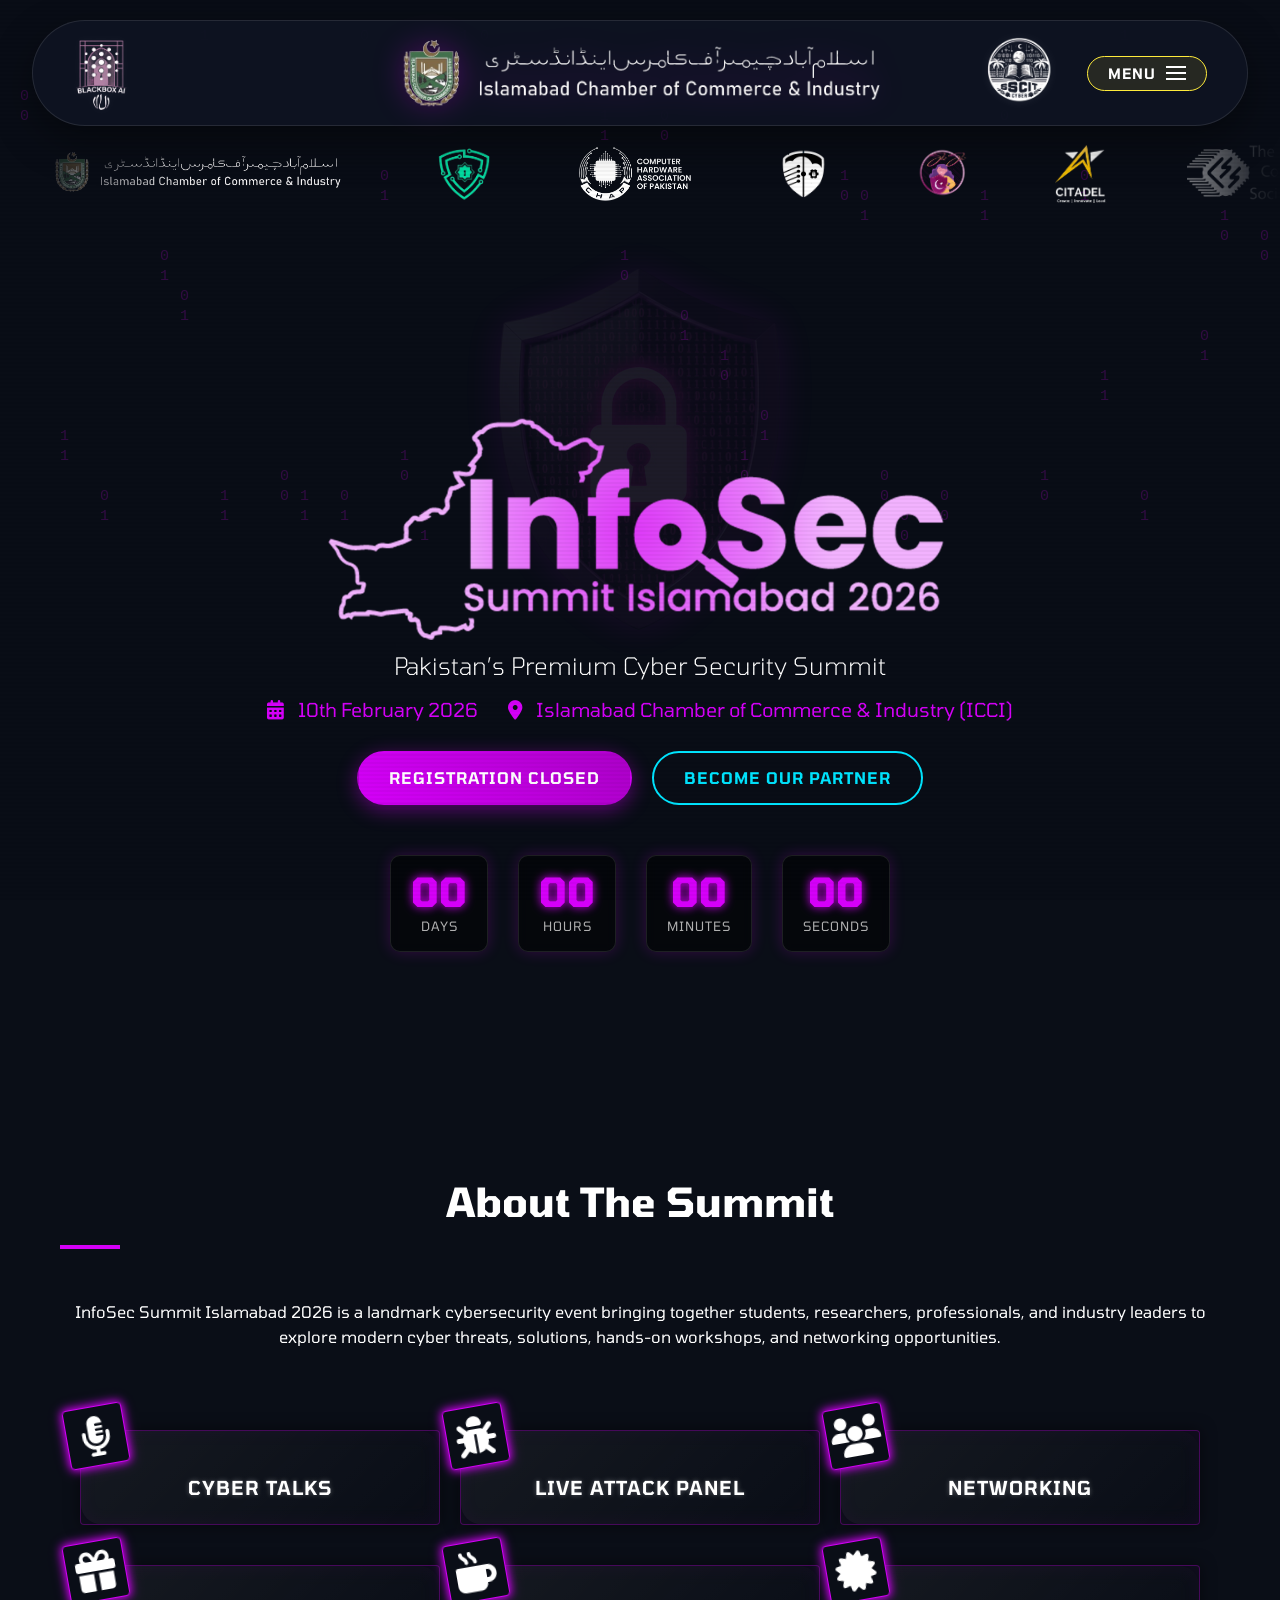
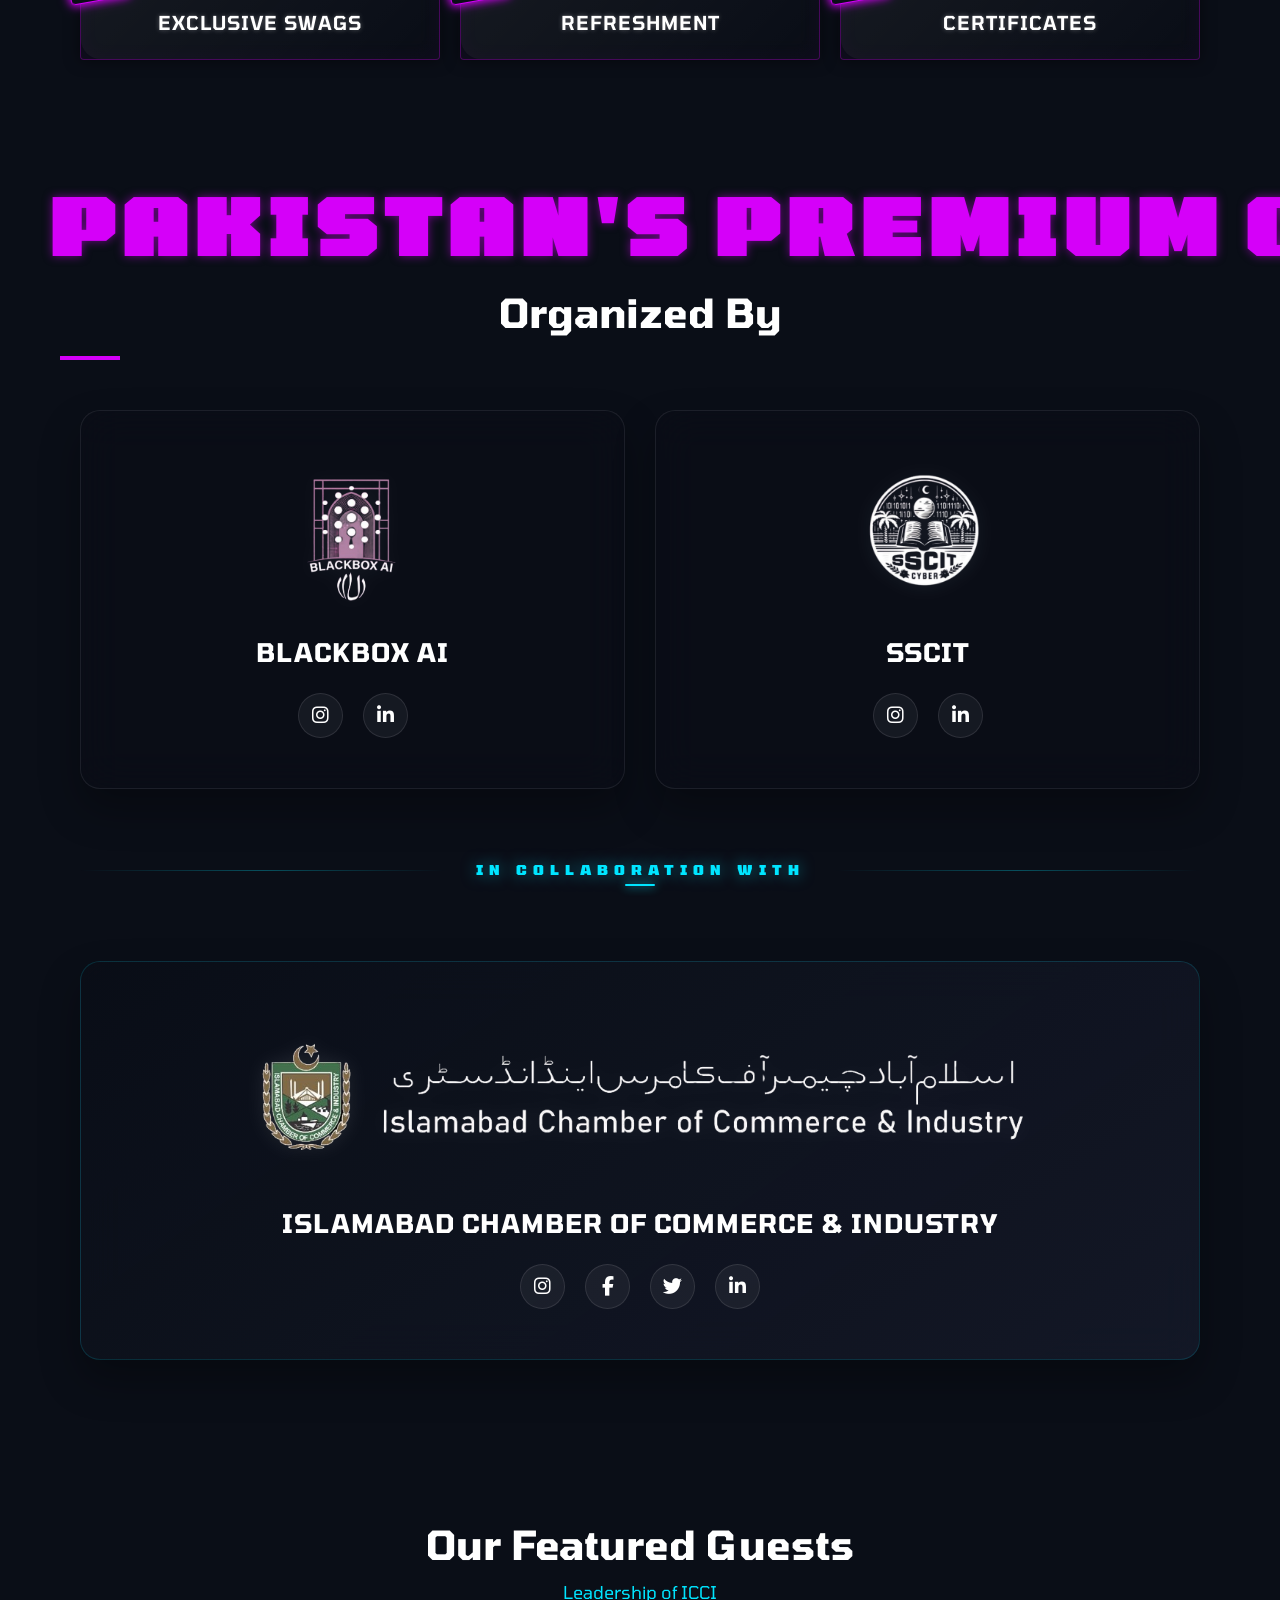
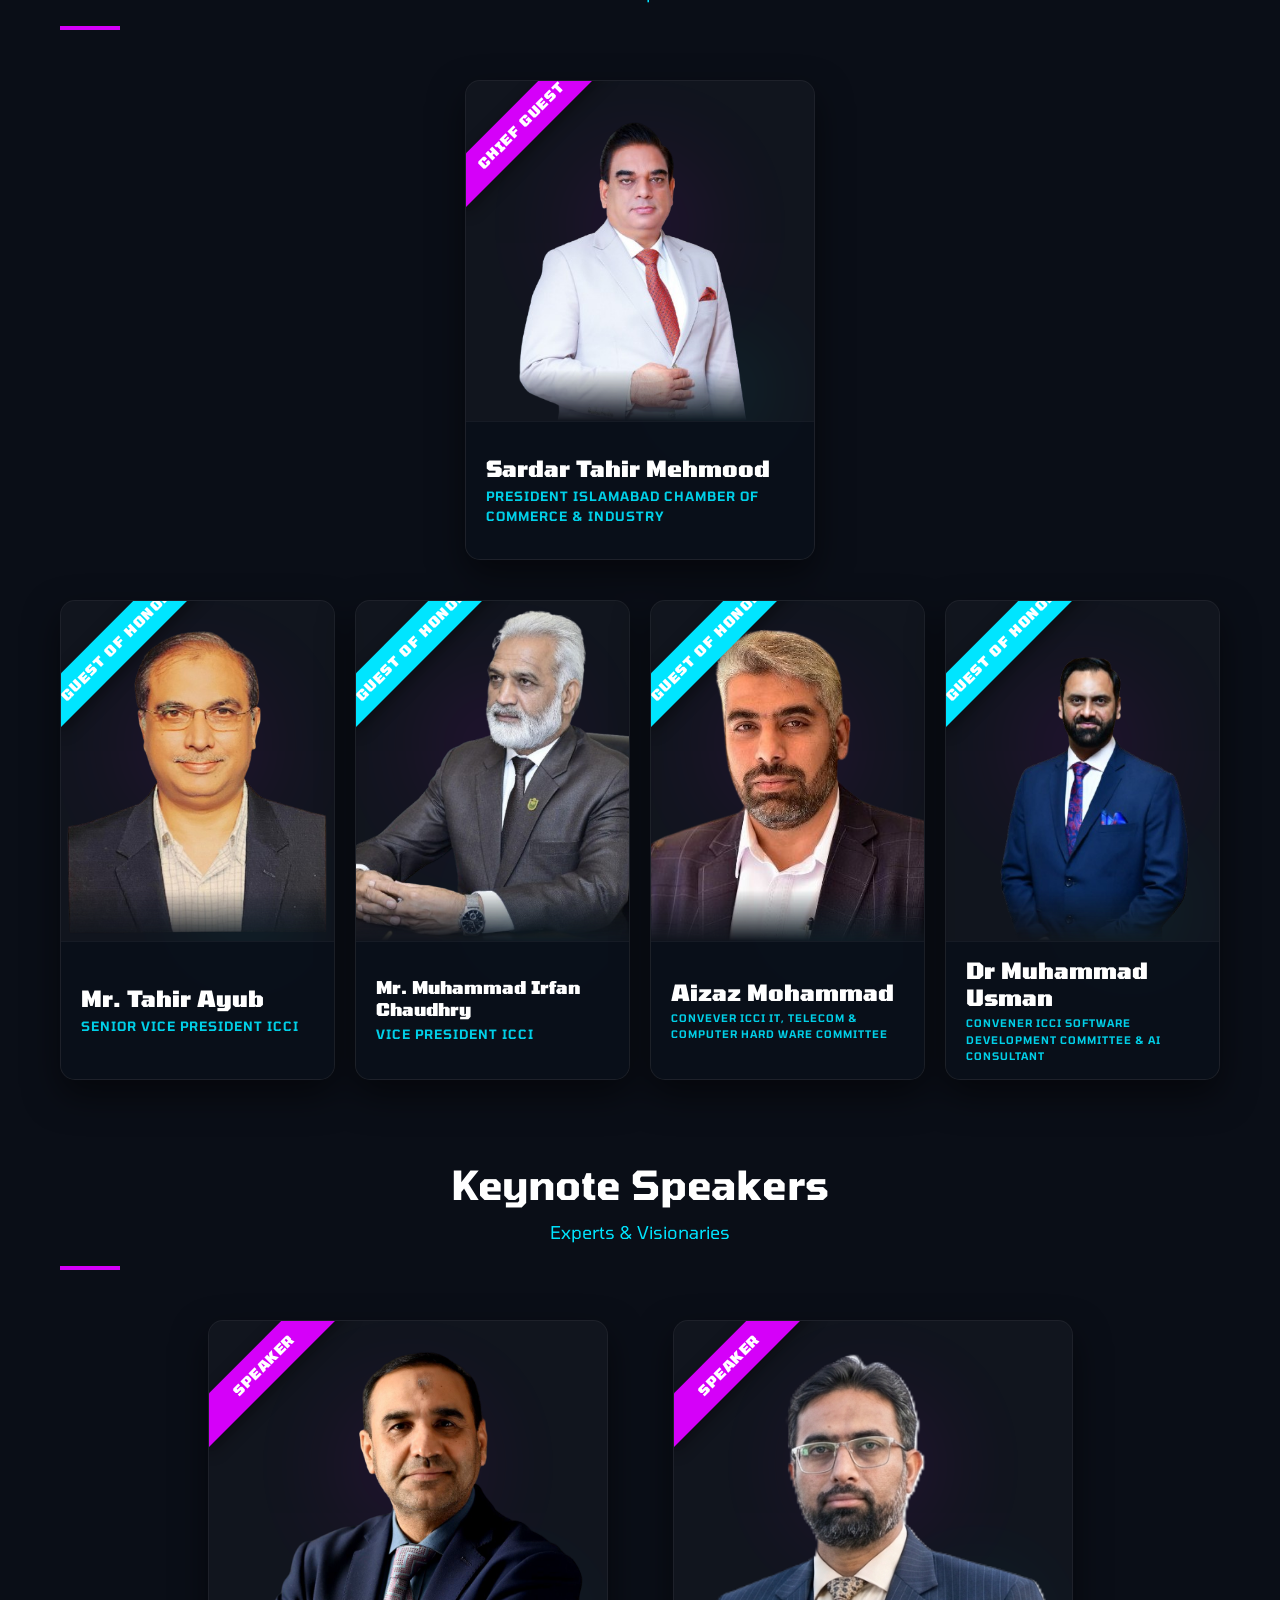
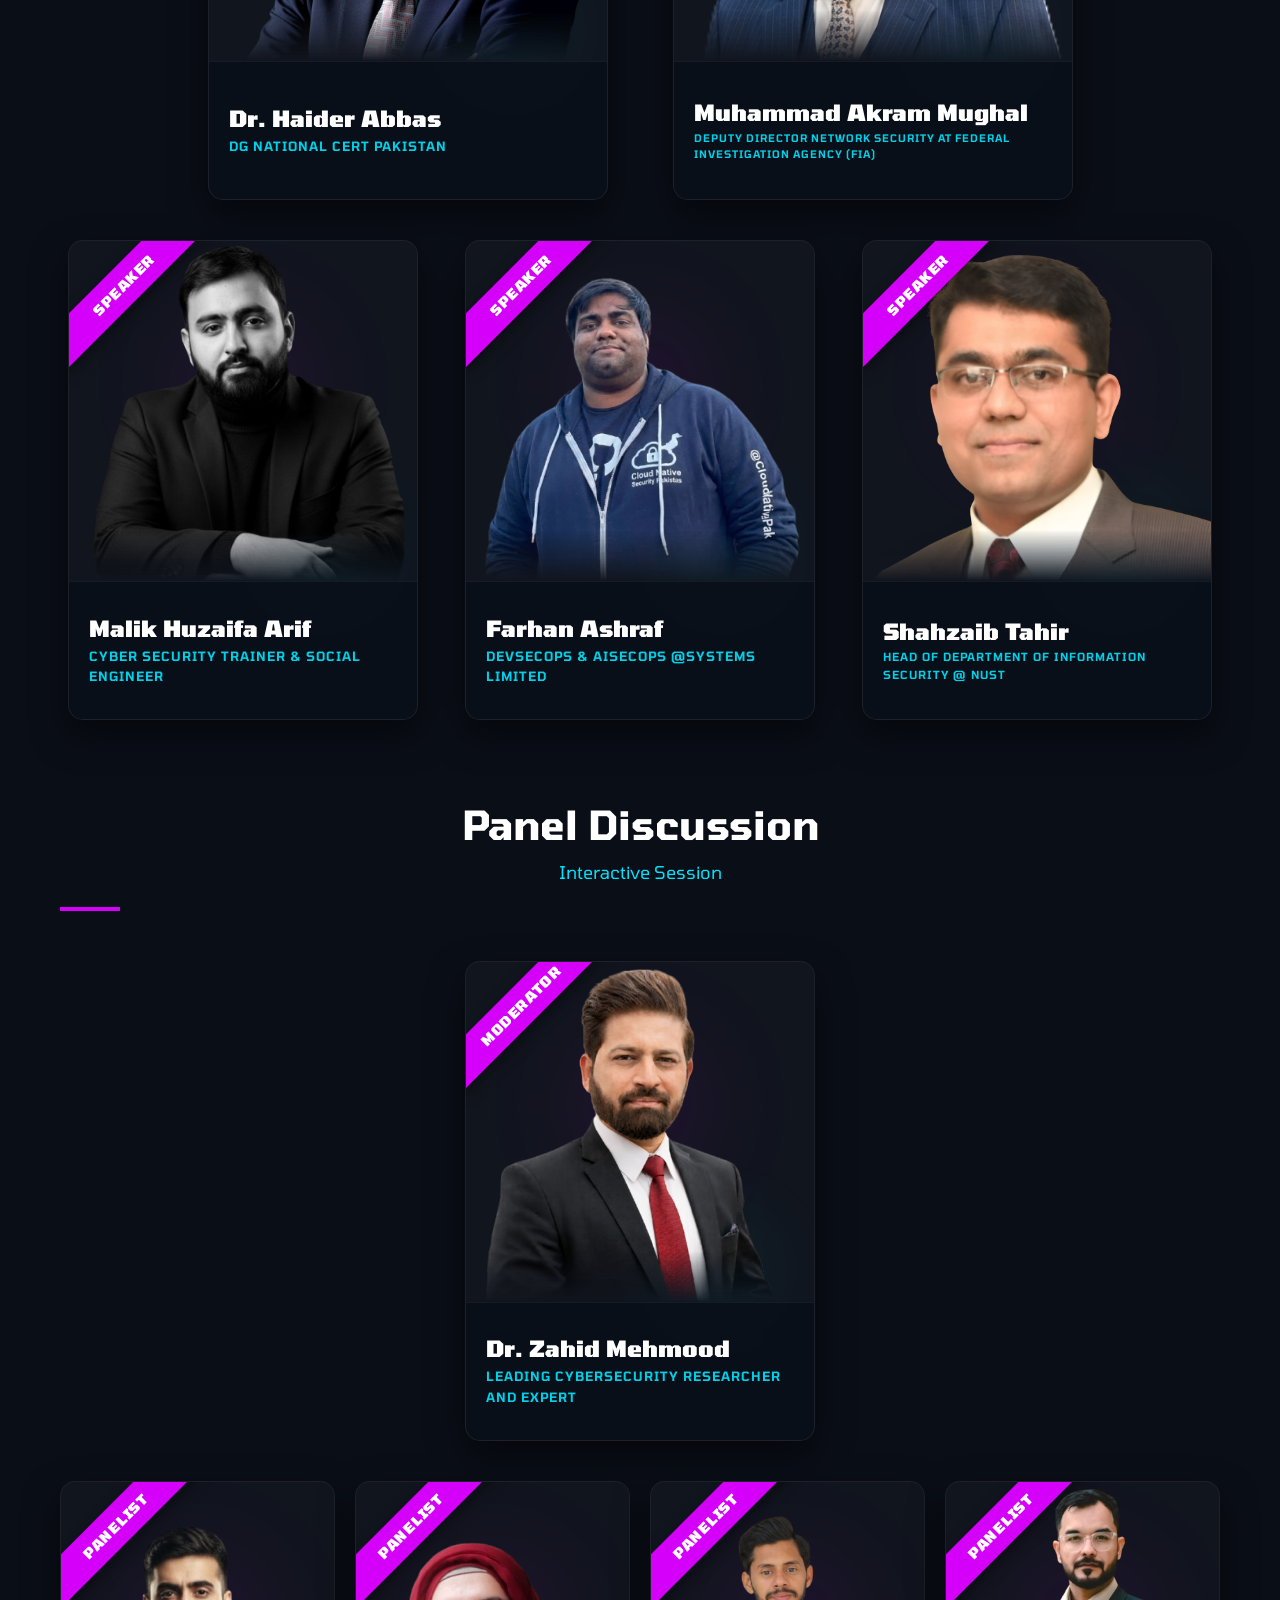
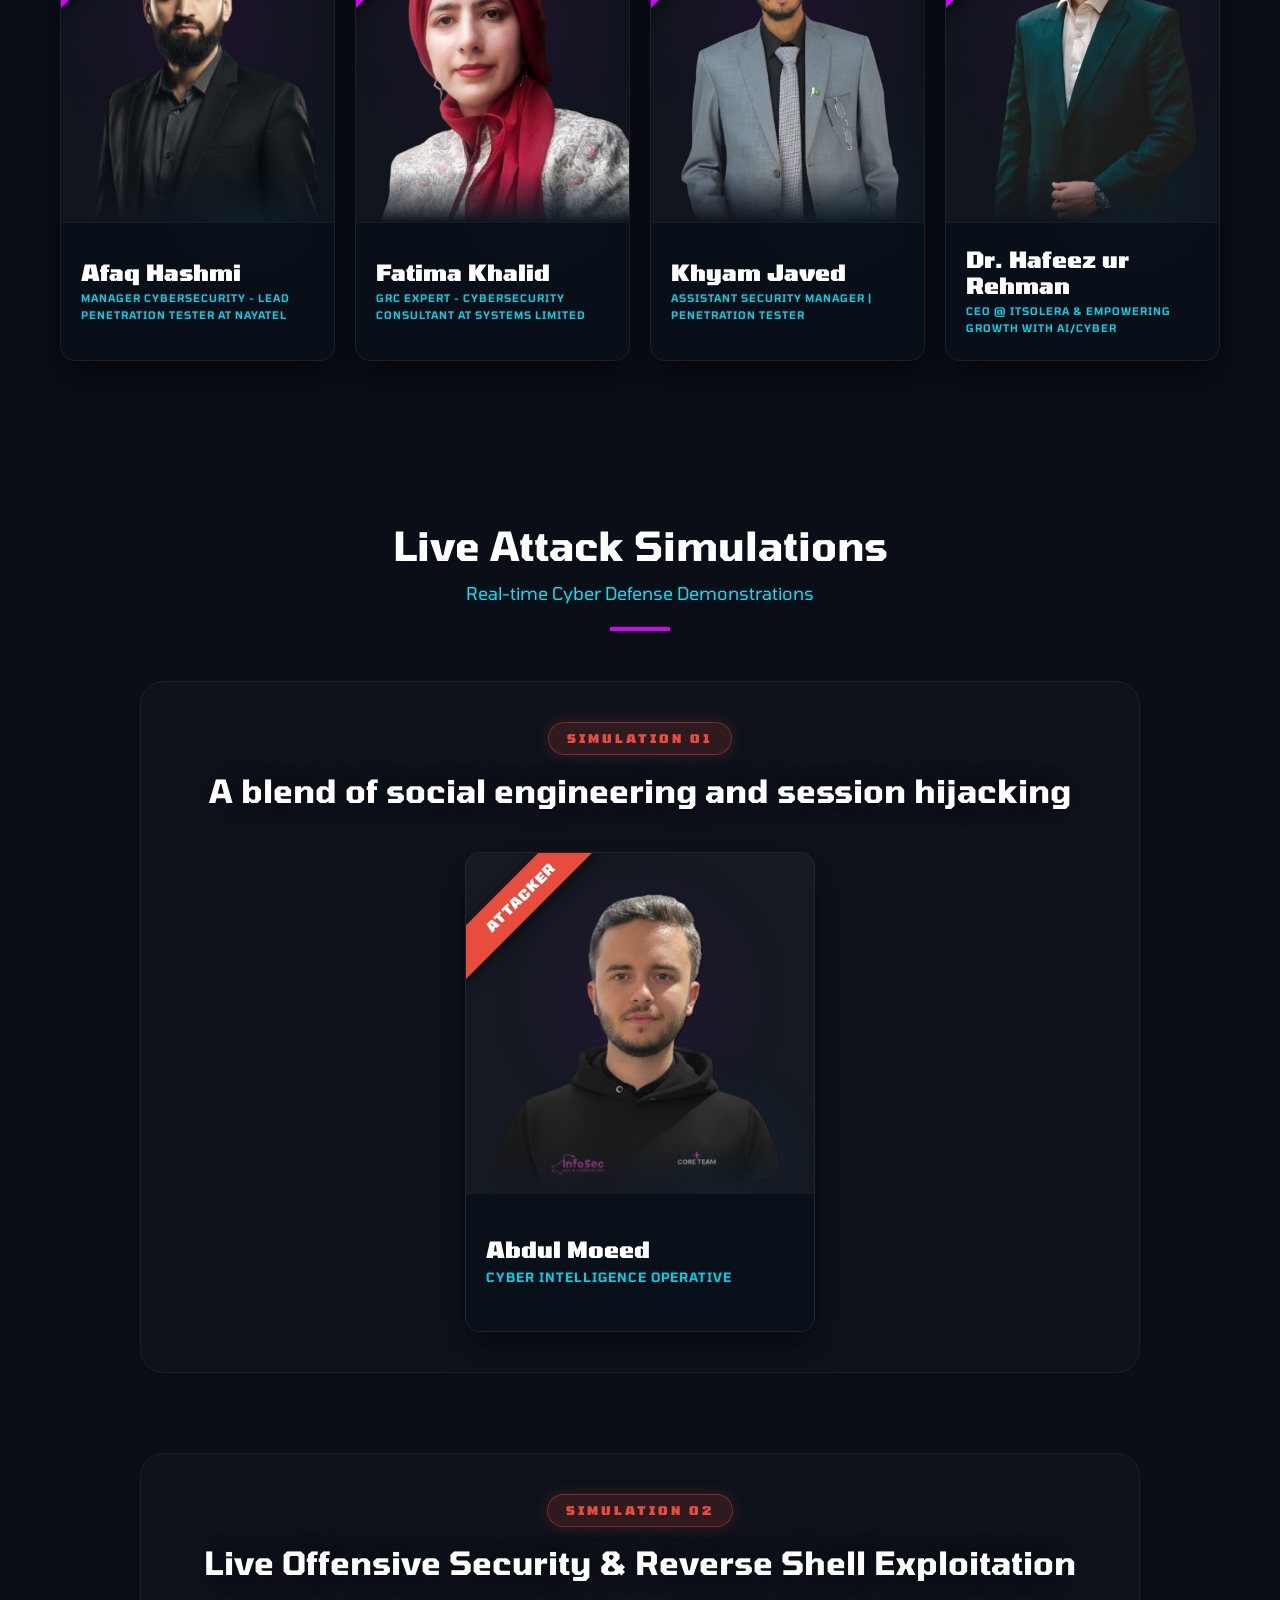
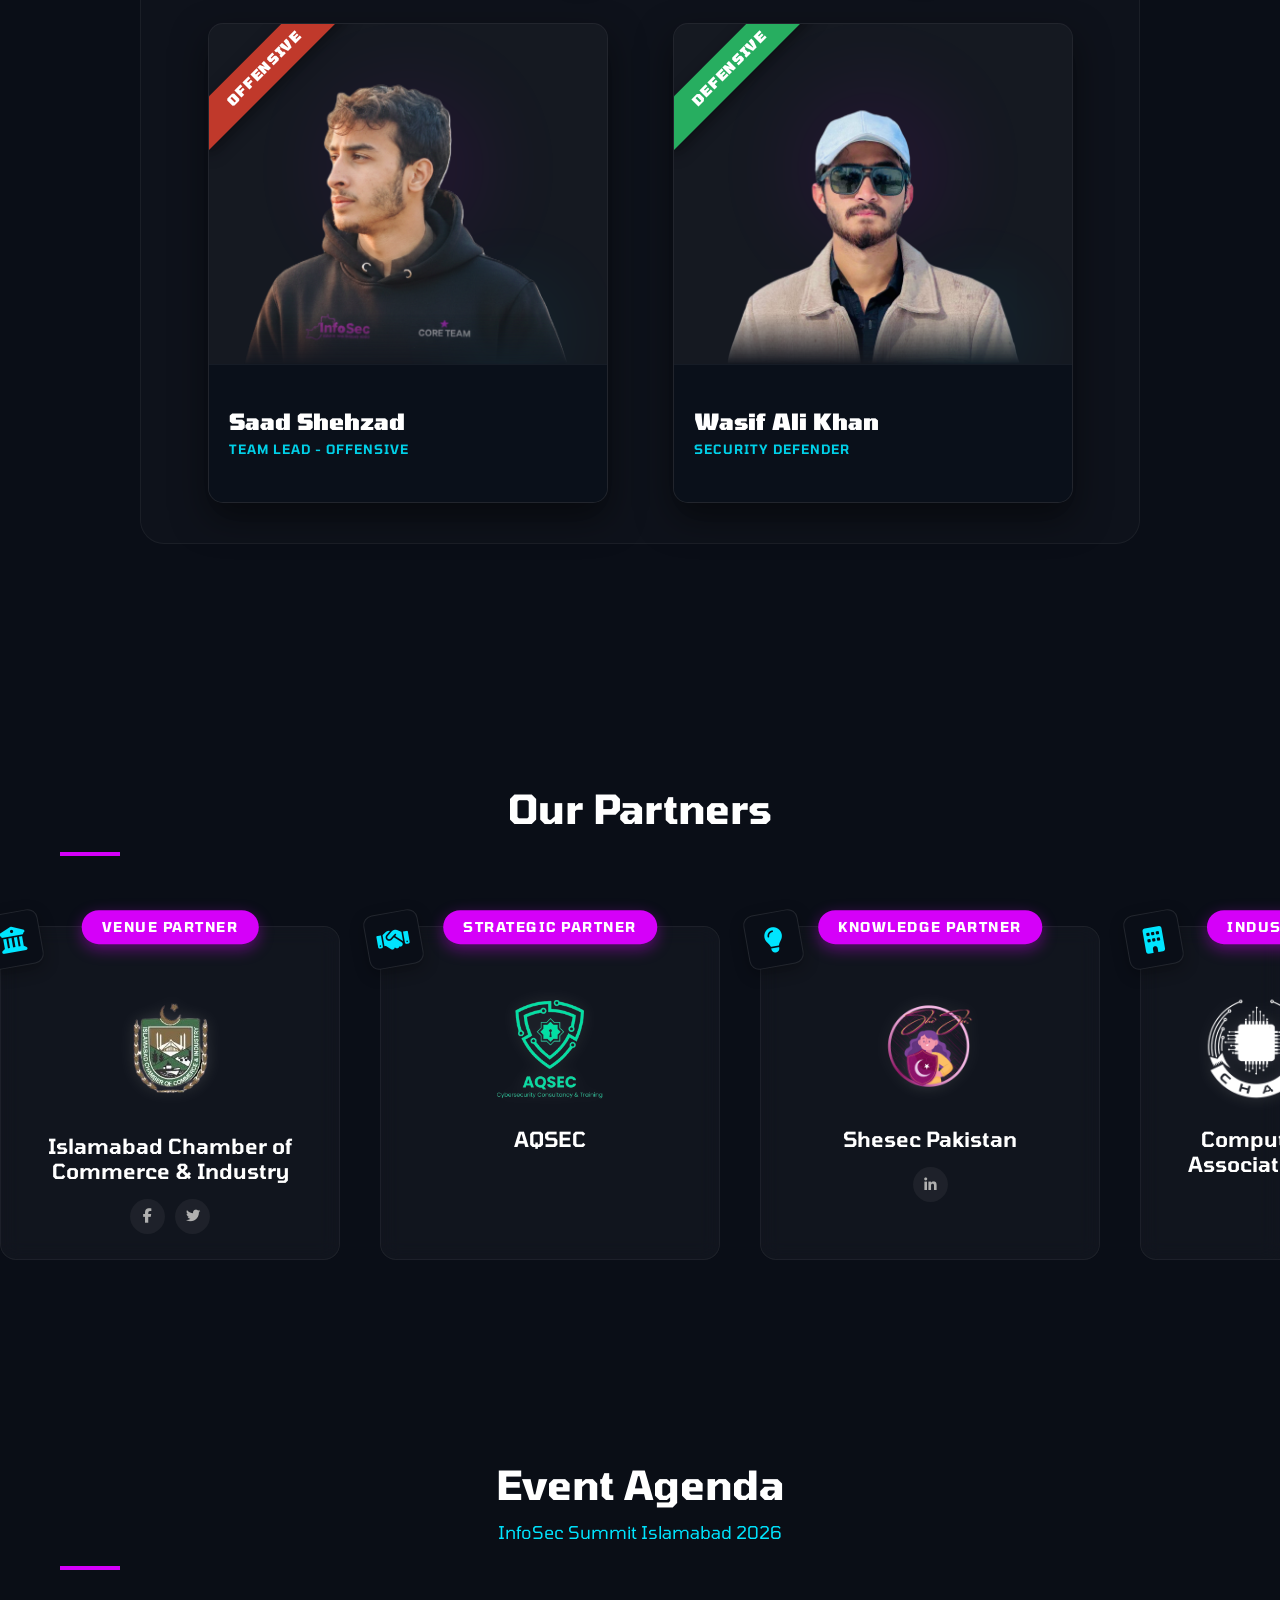
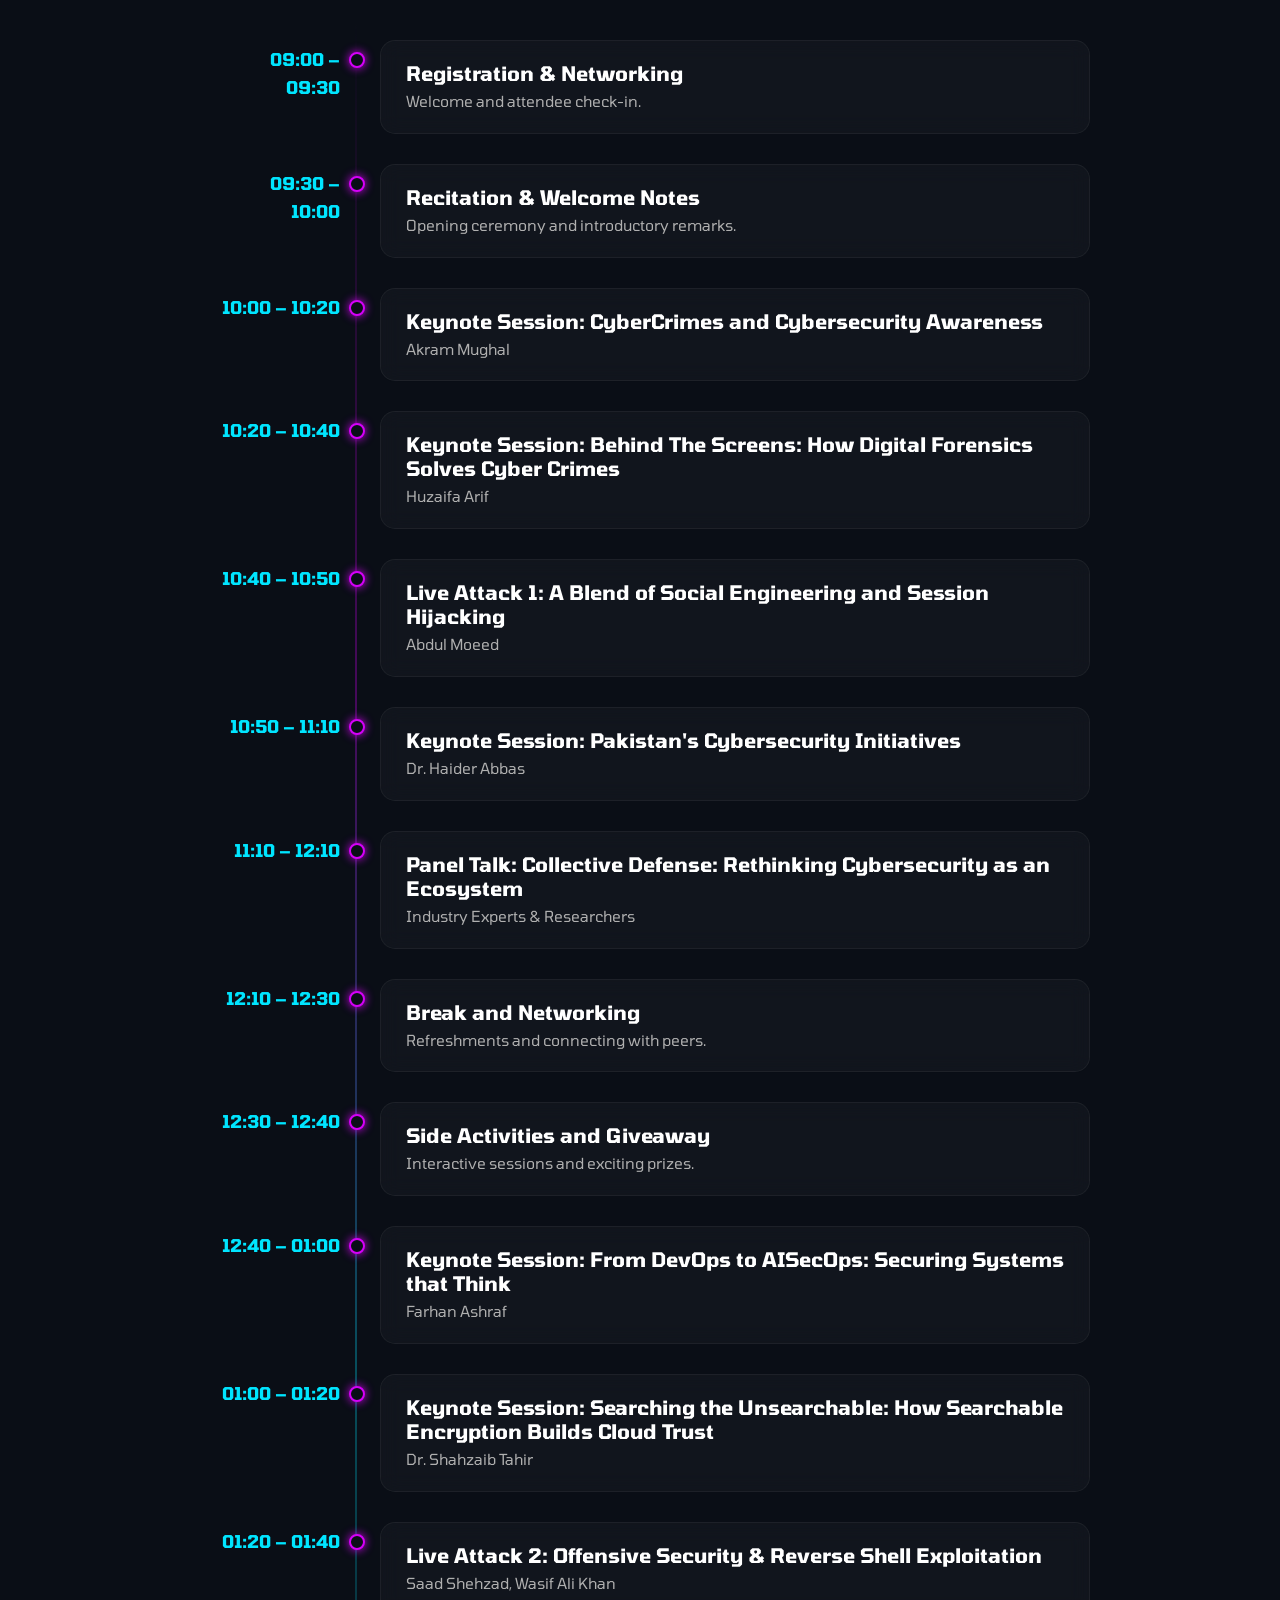
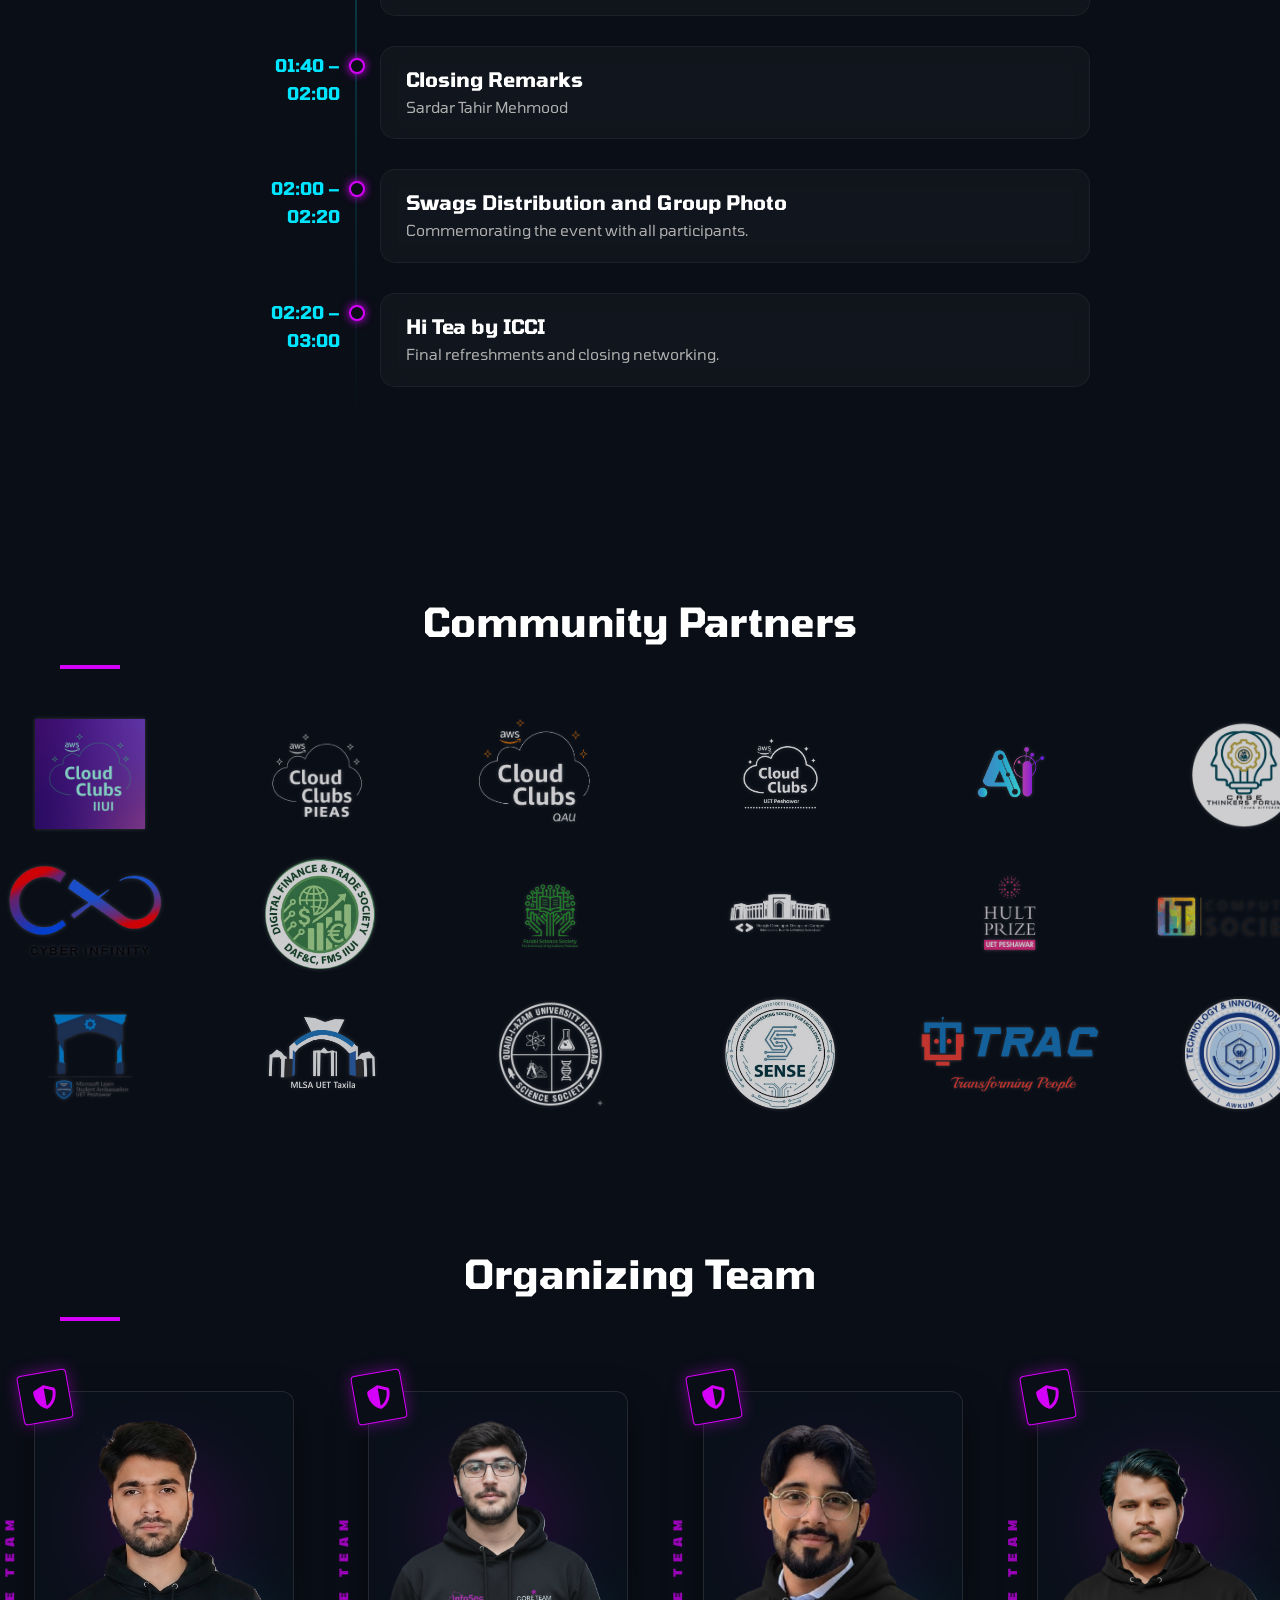
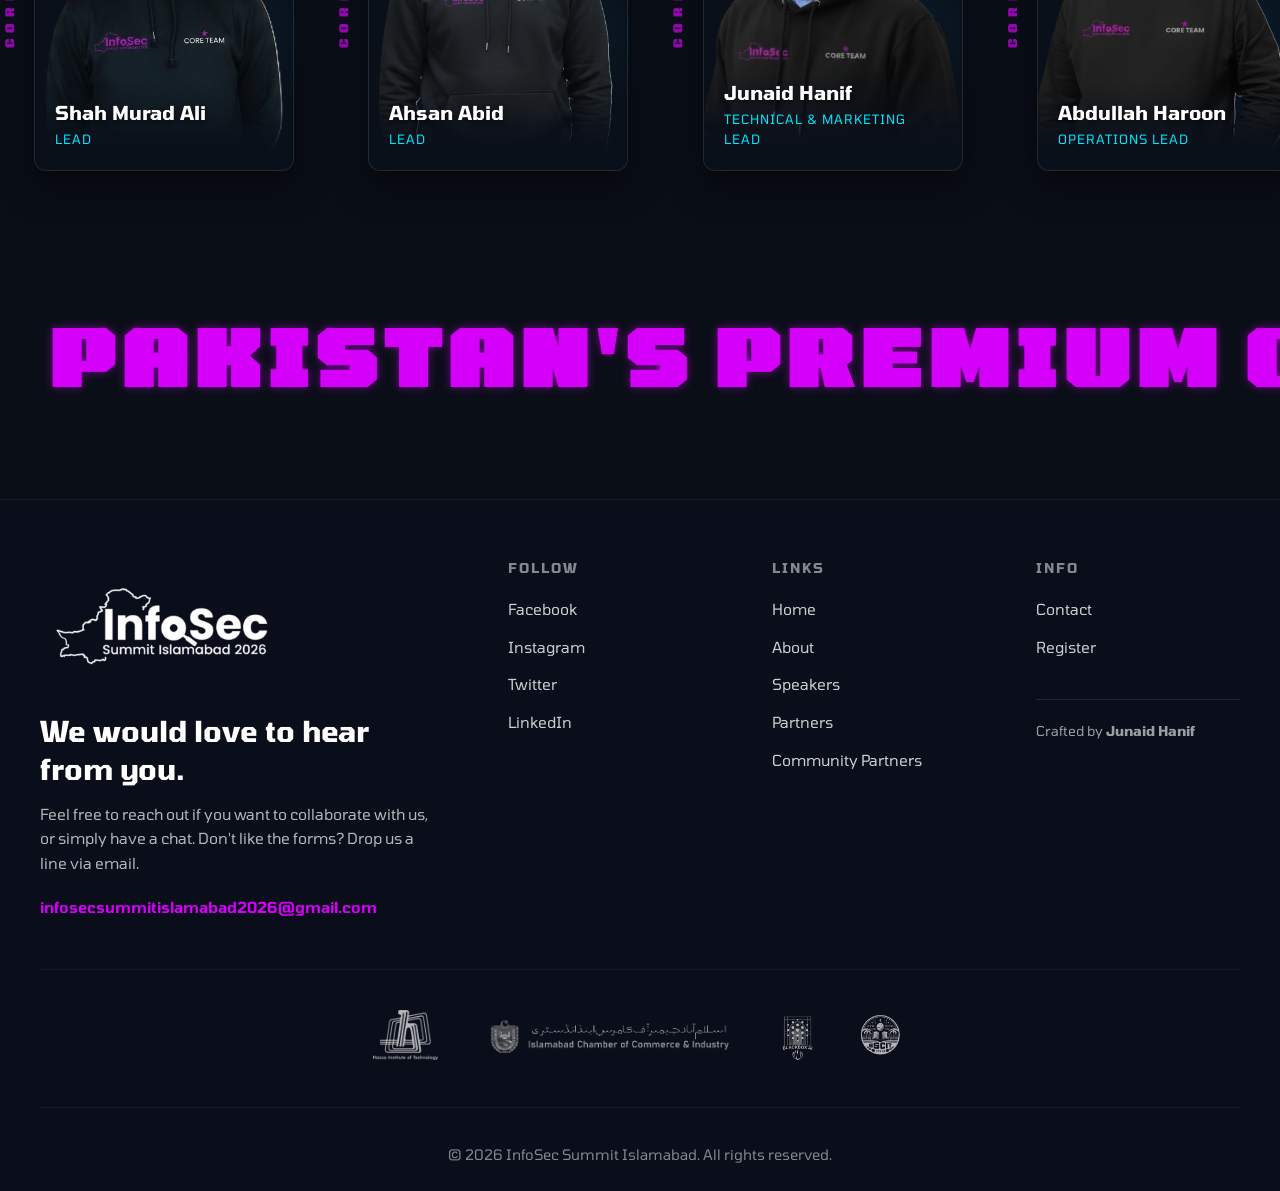
==== commit 84b6b052: "Add files via upload" ====
--- a/index.html
+++ b/index.html
@@ -32,7 +32,8 @@
         <div class="header-container">
             <!-- Left: BBAI -->
             <div class="header-left">
-                <a href="#" class="logo-brand"><img src="images/logos/BBAI.png" alt="BBAI Logo"></a>
+                <a href="https://www.instagram.com/bbmavericks_iiui1?igsh=MXh0bWd3YTc0cGpkYg==" target="_blank"
+                    class="logo-brand"><img src="images/logos/BBAI.png" alt="BBAI Logo"></a>
             </div>
 
             <!-- Center: ICCI Logo -->
@@ -42,7 +43,8 @@
 
             <!-- Right: SSCIT + Menu -->
             <div class="header-right">
-                <a href="#" class="logo-brand"><img src="images/logos/SSCIT.png" alt="SSCIT Logo"></a>
+                <a href="https://www.instagram.com/sscitcybersociety?igsh=dGhmN2piczU4Y2xn" target="_blank"
+                    class="logo-brand"><img src="images/logos/SSCIT.png" alt="SSCIT Logo"></a>
 
                 <button class="menu-toggle" id="menuToggle">
                     <span>Menu</span>
@@ -77,26 +79,36 @@
         <div class="sponsor-runner-divider">
             <div class="runner-track">
                 <div class="runner-inner">
-                    <img src="images/logos/ICCI logo.jpeg" alt="Sponsor">
+                    <a href="https://www.instagram.com/islamabadchamberofcommerce?igsh=MWR4M292ZDRwZ2RyMA=="
+                        target="_blank"><img src="images/logos/ICCI logo.jpeg" alt="Sponsor"></a>
                     <img src="images/logos/AQSEC2.png" alt="Sponsor">
                     <img src="images/logos/ComputerAssociationPakistan.png" alt="Sponsor">
                     <img src="images/logos/CNSP.png" alt="Sponsor">
                     <img src="images/logos/SheSec Pakistan.png" alt="Sponsor">
                     <img src="images/logos/CITALDEL.png" alt="Sponsor">
                     <img src="images/logos/The Computer science Society .png" alt="Sponsor">
-                    <img src="images/logos/Hazza%20Institute%20of%20Technology%20%20.png" alt="Sponsor">
+                    <a href="https://hazzainstitute.org/" target="_blank"><img
+                            src="images/logos/Hazza%20Institute%20of%20Technology%20%20.png" alt="Sponsor"></a>
                     <img src="images/logos/Korneez.png" alt="Sponsor">
+                    <img src="images/logos/AAB-O-DANA.png" alt="Sponsor">
+                    <img src="images/logos/BooziFyer.png" alt="Sponsor">
+                    <img src="images/logos/Cyber Security Society, AU.png" alt="Sponsor">
 
                     <!-- Clones for infinite scroll -->
-                    <img src="images/logos/ICCI logo.jpeg" alt="Sponsor">
+                    <a href="https://www.instagram.com/islamabadchamberofcommerce?igsh=MWR4M292ZDRwZ2RyMA=="
+                        target="_blank"><img src="images/logos/ICCI logo.jpeg" alt="Sponsor"></a>
                     <img src="images/logos/AQSEC2.png" alt="Sponsor">
                     <img src="images/logos/ComputerAssociationPakistan.png" alt="Sponsor">
                     <img src="images/logos/CNSP.png" alt="Sponsor">
                     <img src="images/logos/SheSec Pakistan.png" alt="Sponsor">
                     <img src="images/logos/CITALDEL.png" alt="Sponsor">
                     <img src="images/logos/The Computer science Society .png" alt="Sponsor">
-                    <img src="images/logos/Hazza%20Institute%20of%20Technology%20%20.png" alt="Sponsor">
+                    <a href="https://hazzainstitute.org/" target="_blank"><img
+                            src="images/logos/Hazza%20Institute%20of%20Technology%20%20.png" alt="Sponsor"></a>
                     <img src="images/logos/Korneez.png" alt="Sponsor">
+                    <img src="images/logos/AAB-O-DANA.png" alt="Sponsor">
+                    <img src="images/logos/BooziFyer.png" alt="Sponsor">
+                    <img src="images/logos/Cyber Security Society, AU.png" alt="Sponsor">
                 </div>
             </div>
         </div>
@@ -111,7 +123,9 @@
             <div class="container hero-content">
                 <!-- Logo Container -->
                 <div class="hero-logo-container">
-                    <img src="images/logos/logo color.png" alt="InfoSec Summit Islamabad 2026" class="animate-float">
+                    <a href="https://www.instagram.com/bbmavericks_iiui1?igsh=MXh0bWd3YTc0cGpkYg==" target="_blank"><img
+                            src="images/logos/logo color.png" alt="InfoSec Summit Islamabad 2026"
+                            class="animate-float"></a>
 
                     <p class="hero-subtitle">Pakistan’s Premium Cyber Security Summit</p>
 
@@ -122,8 +136,7 @@
                     </div>
 
                     <div class="hero-cta">
-                        <a href="https://forms.gle/rjsYhwF1Eg7uHiR28" target="_blank" class="btn btn-primary">Register
-                            Now</a>
+                        <a href="register.html" class="btn btn-primary">Registration Closed</a>
                         <a href="partners.html" class="btn btn-outline">Become our Partner</a>
                     </div>
 
@@ -245,7 +258,8 @@
                     <div class="organizers-top">
                         <!-- BBAI Card -->
                         <div class="organizer-card">
-                            <img src="images/logos/BBAI.png" alt="BlackBox AI">
+                            <a href="https://www.instagram.com/bbmavericks_iiui1?igsh=MXh0bWd3YTc0cGpkYg=="
+                                target="_blank"><img src="images/logos/BBAI.png" alt="BlackBox AI"></a>
                             <h3>BlackBox AI</h3>
                             <div class="organizer-socials">
                                 <a href="#" target="_blank"><i class="fab fa-instagram"></i></a>
@@ -255,7 +269,8 @@
 
                         <!-- SSCIT Card -->
                         <div class="organizer-card">
-                            <img src="images/logos/SSCIT.png" alt="SSCIT">
+                            <a href="https://www.instagram.com/sscitcybersociety?igsh=dGhmN2piczU4Y2xn"
+                                target="_blank"><img src="images/logos/SSCIT.png" alt="SSCIT"></a>
                             <h3>SSCIT</h3>
                             <div class="organizer-socials">
                                 <a href="#" target="_blank"><i class="fab fa-instagram"></i></a>
@@ -273,7 +288,9 @@
                     <div class="organizers-bottom">
                         <!-- ICCI Card -->
                         <div class="organizer-card card-full">
-                            <img src="images/logos/ICCI logo.jpeg" alt="Islamabad Chamber of Commerce">
+                            <a href="https://www.instagram.com/islamabadchamberofcommerce?igsh=MWR4M292ZDRwZ2RyMA=="
+                                target="_blank"><img src="images/logos/ICCI logo.jpeg"
+                                    alt="Islamabad Chamber of Commerce"></a>
                             <h3>Islamabad Chamber of Commerce & Industry</h3>
                             <div class="organizer-socials">
                                 <a href="#" target="_blank"><i class="fab fa-instagram"></i></a>
@@ -478,11 +495,11 @@
                     </div>
                 </div>
 
-              
+
         </section>
 
 
-         <!-- LIVE ATTACK SIMULATIONS -->
+        <!-- LIVE ATTACK SIMULATIONS -->
         <section class="section live-attack-section" id="live-attacks" style="padding-top: 80px;">
             <div class="container">
                 <div class="section-header text-center">
@@ -552,7 +569,9 @@
                 <div class="sponsor-card">
                     <span class="sponsor-type">Venue Partner</span>
                     <div class="sponsor-icon-obj"><i class="fas fa-university"></i></div>
-                    <img src="images/logos/ICCI logo small.jpeg" alt="ICCI Logo" class="sponsor-logo">
+                    <a href="https://www.instagram.com/islamabadchamberofcommerce?igsh=MWR4M292ZDRwZ2RyMA=="
+                        target="_blank"><img src="images/logos/ICCI logo small.jpeg" alt="ICCI Logo"
+                            class="sponsor-logo"></a>
                     <h3 class="sponsor-name">Islamabad Chamber of Commerce & Industry</h3>
                     <div class="sponsor-socials">
                         <a href="#"><i class="fab fa-facebook-f"></i></a>
@@ -591,8 +610,9 @@
                 <div class="sponsor-card">
                     <span class="sponsor-type">White Hat Sponsor</span>
                     <div class="sponsor-icon-obj"><i class="fas fa-user-secret"></i></div>
-                    <img src="images/logos/Hazza%20Institute%20of%20Technology%20%20.png"
-                        alt="Hazza Institute of Technology" class="sponsor-logo">
+                    <a href="https://hazzainstitute.org/" target="_blank"><img
+                            src="images/logos/Hazza%20Institute%20of%20Technology%20%20.png"
+                            alt="Hazza Institute of Technology" class="sponsor-logo"></a>
                     <h3 class="sponsor-name">Hazza Institute of Technology</h3>
                 </div>
 
@@ -627,6 +647,31 @@
                     <h3 class="sponsor-name">Cloud Native Security Pakistan</h3>
                 </div>
 
+                <!-- AAB-O-DANA -->
+                <div class="sponsor-card">
+                    <span class="sponsor-type">Sponsor</span>
+                    <div class="sponsor-icon-obj"><i class="fas fa-handshake"></i></div>
+                    <img src="images/logos/AAB-O-DANA.png" alt="AAB-O-DANA" class="sponsor-logo">
+                    <h3 class="sponsor-name">AAB-O-DANA</h3>
+                </div>
+
+                <!-- BooziFyer -->
+                <div class="sponsor-card">
+                    <span class="sponsor-type">Voucher Sponsor</span>
+                    <div class="sponsor-icon-obj"><i class="fas fa-ticket-alt"></i></div>
+                    <img src="images/logos/BooziFyer.png" alt="BooziFyer" class="sponsor-logo">
+                    <h3 class="sponsor-name">BooziFyer</h3>
+                </div>
+
+                <!-- Cyber Security Society Air University -->
+                <div class="sponsor-card">
+                    <span class="sponsor-type">Outreach Partner</span>
+                    <div class="sponsor-icon-obj"><i class="fas fa-users"></i></div>
+                    <img src="images/logos/Cyber Security Society, AU.png" alt="Cyber Security Society Air University"
+                        class="sponsor-logo">
+                    <h3 class="sponsor-name">Cyber Security Society Air University</h3>
+                </div>
+
                 <!-- Snack Sponsor -->
                 <div class="sponsor-card">
                     <span class="sponsor-type">Snack Sponsor</span>
@@ -639,7 +684,9 @@
                 <div class="sponsor-card">
                     <span class="sponsor-type">Venue Partner</span>
                     <div class="sponsor-icon-obj"><i class="fas fa-university"></i></div>
-                    <img src="images/logos/ICCI logo small.jpeg" alt="ICCI Logo" class="sponsor-logo">
+                    <a href="https://www.instagram.com/islamabadchamberofcommerce?igsh=MWR4M292ZDRwZ2RyMA=="
+                        target="_blank"><img src="images/logos/ICCI logo small.jpeg" alt="ICCI Logo"
+                            class="sponsor-logo"></a>
                     <h3 class="sponsor-name">Islamabad Chamber of Commerce & Industry</h3>
                 </div>
                 <div class="sponsor-card">
@@ -661,10 +708,23 @@
                     <h3 class="sponsor-name">Computer Association of Pakistan</h3>
                 </div>
                 <div class="sponsor-card">
-                    <span class="sponsor-type">White Hat Sponsor</span>
-                    <div class="sponsor-icon-obj"><i class="fas fa-user-secret"></i></div>
-                    <img src="logo.png" alt="TBA" class="sponsor-logo" style="opacity: 0.2; filter: grayscale(100%);">
-                    <h3 class="sponsor-name">Coming Soon</h3>
+                    <span class="sponsor-type">Sponsor</span>
+                    <div class="sponsor-icon-obj"><i class="fas fa-handshake"></i></div>
+                    <img src="images/logos/AAB-O-DANA.png" alt="AAB-O-DANA" class="sponsor-logo">
+                    <h3 class="sponsor-name">AAB-O-DANA</h3>
+                </div>
+                <div class="sponsor-card">
+                    <span class="sponsor-type">Voucher Sponsor</span>
+                    <div class="sponsor-icon-obj"><i class="fas fa-ticket-alt"></i></div>
+                    <img src="images/logos/BooziFyer.png" alt="BooziFyer" class="sponsor-logo">
+                    <h3 class="sponsor-name">BooziFyer</h3>
+                </div>
+                <div class="sponsor-card">
+                    <span class="sponsor-type">Outreach Partner</span>
+                    <div class="sponsor-icon-obj"><i class="fas fa-users"></i></div>
+                    <img src="images/logos/Cyber Security Society, AU.png" alt="Cyber Security Society Air University"
+                        class="sponsor-logo">
+                    <h3 class="sponsor-name">Cyber Security Society Air University</h3>
                 </div>
                 <div class="sponsor-card">
                     <span class="sponsor-type">Ecosystem Partner</span>
@@ -727,8 +787,8 @@
                         <div class="agenda-item">
                             <div class="agenda-time">10:00 – 10:20</div>
                             <div class="agenda-content">
-                                <h3>Keynote Session – Akram Mughal (FIA)</h3>
-                                <p>Insights from the Federal Investigation Agency on cyber forensics.</p>
+                                <h3>Keynote Session: CyberCrimes and Cybersecurity Awareness</h3>
+                                <p>Akram Mughal</p>
                             </div>
                         </div>
 
@@ -736,8 +796,8 @@
                         <div class="agenda-item">
                             <div class="agenda-time">10:20 – 10:40</div>
                             <div class="agenda-content">
-                                <h3>Technical Talk – Huzaifa Arif (Forensics)</h3>
-                                <p>Deep dive into digital forensics and investigation techniques.</p>
+                                <h3>Keynote Session: Behind The Screens: How Digital Forensics Solves Cyber Crimes</h3>
+                                <p>Huzaifa Arif</p>
                             </div>
                         </div>
 
@@ -745,8 +805,8 @@
                         <div class="agenda-item">
                             <div class="agenda-time">10:40 – 10:50</div>
                             <div class="agenda-content">
-                                <h3>Live Attack Demo 1 – Moeed (Security Engineer)</h3>
-                                <p>Real-time demonstration of a cyber attack and defense.</p>
+                                <h3>Live Attack 1: A Blend of Social Engineering and Session Hijacking</h3>
+                                <p>Abdul Moeed</p>
                             </div>
                         </div>
 
@@ -754,8 +814,8 @@
                         <div class="agenda-item">
                             <div class="agenda-time">10:50 – 11:10</div>
                             <div class="agenda-content">
-                                <h3>Keynote Session – Haider Abbas</h3>
-                                <p>Expert perspective on modern cybersecurity challenges.</p>
+                                <h3>Keynote Session: Pakistan's Cybersecurity Initiatives</h3>
+                                <p>Dr. Haider Abbas</p>
                             </div>
                         </div>
 
@@ -763,26 +823,26 @@
                         <div class="agenda-item">
                             <div class="agenda-time">11:10 – 12:10</div>
                             <div class="agenda-content">
-                                <h3>Panel Talk</h3>
-                                <p>Interactive discussion with industry experts and researchers.</p>
+                                <h3>Panel Talk: Collective Defense: Rethinking Cybersecurity as an Ecosystem</h3>
+                                <p>Industry Experts & Researchers</p>
                             </div>
                         </div>
 
                         <!-- Agenda Item 8 -->
                         <div class="agenda-item">
-                            <div class="agenda-time">12:10 – 12:20</div>
+                            <div class="agenda-time">12:10 – 12:30</div>
                             <div class="agenda-content">
-                                <h3>Side Activities</h3>
-                                <p>Networking breaks and interactive booths.</p>
+                                <h3>Break and Networking</h3>
+                                <p>Refreshments and connecting with peers.</p>
                             </div>
                         </div>
 
                         <!-- Agenda Item 9 -->
                         <div class="agenda-item">
-                            <div class="agenda-time">12:20 – 12:40</div>
+                            <div class="agenda-time">12:30 – 12:40</div>
                             <div class="agenda-content">
-                                <h3>Keynote Session – Farhan Ashraf</h3>
-                                <p>Insights into DevSecOps and AIsecOps.</p>
+                                <h3>Side Activities and Giveaway</h3>
+                                <p>Interactive sessions and exciting prizes.</p>
                             </div>
                         </div>
 
@@ -790,8 +850,8 @@
                         <div class="agenda-item">
                             <div class="agenda-time">12:40 – 01:00</div>
                             <div class="agenda-content">
-                                <h3>Keynote Session – MES-NUST</h3>
-                                <p>Presentation by military and engineering experts.</p>
+                                <h3>Keynote Session: From DevOps to AISecOps: Securing Systems that Think</h3>
+                                <p>Farhan Ashraf</p>
                             </div>
                         </div>
 
@@ -799,8 +859,9 @@
                         <div class="agenda-item">
                             <div class="agenda-time">01:00 – 01:20</div>
                             <div class="agenda-content">
-                                <h3>Live Attack Demo 2</h3>
-                                <p>Second interactive cyber attack simulation.</p>
+                                <h3>Keynote Session: Searching the Unsearchable: How Searchable Encryption Builds Cloud
+                                    Trust</h3>
+                                <p>Dr. Shahzaib Tahir</p>
                             </div>
                         </div>
 
@@ -808,8 +869,8 @@
                         <div class="agenda-item">
                             <div class="agenda-time">01:20 – 01:40</div>
                             <div class="agenda-content">
-                                <h3>Closing Remarks</h3>
-                                <p>Final thoughts and event wrap-up.</p>
+                                <h3>Live Attack 2: Offensive Security & Reverse Shell Exploitation</h3>
+                                <p>Saad Shehzad, Wasif Ali Khan</p>
                             </div>
                         </div>
 
@@ -817,17 +878,26 @@
                         <div class="agenda-item">
                             <div class="agenda-time">01:40 – 02:00</div>
                             <div class="agenda-content">
-                                <h3>Souvenirs Distribution</h3>
-                                <p>Honoring our guests and contributors.</p>
+                                <h3>Closing Remarks</h3>
+                                <p>Sardar Tahir Mehmood</p>
                             </div>
                         </div>
 
                         <!-- Agenda Item 14 -->
                         <div class="agenda-item">
-                            <div class="agenda-time">02:00 – 03:00</div>
+                            <div class="agenda-time">02:00 – 02:20</div>
                             <div class="agenda-content">
-                                <h3>Lunch & Networking</h3>
-                                <p>Final networking session over lunch.</p>
+                                <h3>Swags Distribution and Group Photo</h3>
+                                <p>Commemorating the event with all participants.</p>
+                            </div>
+                        </div>
+
+                        <!-- Agenda Item 15 -->
+                        <div class="agenda-item">
+                            <div class="agenda-time">02:20 – 03:00</div>
+                            <div class="agenda-content">
+                                <h3>Hi Tea by ICCI</h3>
+                                <p>Final refreshments and closing networking.</p>
                             </div>
                         </div>
                     </div>
@@ -983,7 +1053,8 @@
                         <div class="team-content">
                             <h3 class="team-name">Shah Murad Ali</h3>
                             <p class="team-role">Lead</p>
-                            <a href="https://www.linkedin.com/in/shah-murad-ali-7169b334a/" class="team-linkedin"><i class="fab fa-linkedin-in"></i></a>
+                            <a href="https://www.linkedin.com/in/shah-murad-ali-7169b334a/" class="team-linkedin"><i
+                                    class="fab fa-linkedin-in"></i></a>
                         </div>
                     </div>
                 </div>
@@ -997,7 +1068,8 @@
                         <div class="team-content">
                             <h3 class="team-name">Ahsan Abid</h3>
                             <p class="team-role">Lead</p>
-                            <a href="https://www.linkedin.com/in/ahsan-abid-0b4713310/" class="team-linkedin"><i class="fab fa-linkedin-in"></i></a>
+                            <a href="https://www.linkedin.com/in/ahsan-abid-0b4713310/" class="team-linkedin"><i
+                                    class="fab fa-linkedin-in"></i></a>
                         </div>
                     </div>
                 </div>
@@ -1011,7 +1083,8 @@
                         <div class="team-content">
                             <h3 class="team-name">Junaid Hanif</h3>
                             <p class="team-role">Technical & Marketing lead</p>
-                            <a href="https://www.linkedin.com/in/junaid-hanif-b58110289/" class="team-linkedin"><i class="fab fa-linkedin-in"></i></a>
+                            <a href="https://www.linkedin.com/in/junaid-hanif-b58110289/" class="team-linkedin"><i
+                                    class="fab fa-linkedin-in"></i></a>
                         </div>
                     </div>
                 </div>
@@ -1025,7 +1098,8 @@
                         <div class="team-content">
                             <h3 class="team-name">Abdullah Haroon</h3>
                             <p class="team-role">Operations Lead</p>
-                            <a href="https://www.linkedin.com/in/muhammad-abdullah-haroon-b49478271/" class="team-linkedin"><i class="fab fa-linkedin-in"></i></a>
+                            <a href="https://www.linkedin.com/in/muhammad-abdullah-haroon-b49478271/"
+                                class="team-linkedin"><i class="fab fa-linkedin-in"></i></a>
                         </div>
                     </div>
                 </div>
@@ -1039,7 +1113,8 @@
                         <div class="team-content">
                             <h3 class="team-name">Abdul Basit</h3>
                             <p class="team-role">Graphics Lead</p>
-                            <a href="https://www.linkedin.com/in/abdul-basit-aa5011374/" class="team-linkedin"><i class="fab fa-linkedin-in"></i></a>
+                            <a href="https://www.linkedin.com/in/abdul-basit-aa5011374/" class="team-linkedin"><i
+                                    class="fab fa-linkedin-in"></i></a>
                         </div>
                     </div>
                 </div>
@@ -1053,7 +1128,8 @@
                         <div class="team-content">
                             <h3 class="team-name">Muhammad Waleed Ashraf</h3>
                             <p class="team-role">Management Lead</p>
-                            <a href="https://www.linkedin.com/in/muhammad-waleed-ashraf-243931250/" class="team-linkedin"><i class="fab fa-linkedin-in"></i></a>
+                            <a href="https://www.linkedin.com/in/muhammad-waleed-ashraf-243931250/"
+                                class="team-linkedin"><i class="fab fa-linkedin-in"></i></a>
                         </div>
                     </div>
                 </div>
@@ -1067,7 +1143,8 @@
                         <div class="team-content">
                             <h3 class="team-name">Abdul Moeed</h3>
                             <p class="team-role">Outreach Lead</p>
-                            <a href="https://www.linkedin.com/in/raja-moeed-45a92b327/" class="team-linkedin"><i class="fab fa-linkedin-in"></i></a>
+                            <a href="https://www.linkedin.com/in/raja-moeed-45a92b327/" class="team-linkedin"><i
+                                    class="fab fa-linkedin-in"></i></a>
                         </div>
                     </div>
                 </div>
@@ -1095,7 +1172,8 @@
                         <div class="team-content">
                             <h3 class="team-name">Abdullah Faiz</h3>
                             <p class="team-role">Security lead</p>
-                            <a href="https://www.linkedin.com/in/abdullah-faiz-2322402b5/" class="team-linkedin"><i class="fab fa-linkedin-in"></i></a>
+                            <a href="https://www.linkedin.com/in/abdullah-faiz-2322402b5/" class="team-linkedin"><i
+                                    class="fab fa-linkedin-in"></i></a>
                         </div>
                     </div>
                 </div>
@@ -1123,7 +1201,8 @@
                         <div class="team-content">
                             <h3 class="team-name">Shah Murad Ali</h3>
                             <p class="team-role">Lead</p>
-                            <a href="https://www.linkedin.com/in/shah-murad-ali-7169b334a/" class="team-linkedin"><i class="fab fa-linkedin-in"></i></a>
+                            <a href="https://www.linkedin.com/in/shah-murad-ali-7169b334a/" class="team-linkedin"><i
+                                    class="fab fa-linkedin-in"></i></a>
                         </div>
                     </div>
                 </div>
@@ -1135,7 +1214,8 @@
                         <div class="team-content">
                             <h3 class="team-name">Ahsan Abid</h3>
                             <p class="team-role">Lead</p>
-                            <a href="https://www.linkedin.com/in/ahsan-abid-0b4713310/" class="team-linkedin"><i class="fab fa-linkedin-in"></i></a>
+                            <a href="https://www.linkedin.com/in/ahsan-abid-0b4713310/" class="team-linkedin"><i
+                                    class="fab fa-linkedin-in"></i></a>
                         </div>
                     </div>
                 </div>
@@ -1147,7 +1227,8 @@
                         <div class="team-content">
                             <h3 class="team-name">Junaid Hanif</h3>
                             <p class="team-role">Technical & Marketing lead</p>
-                            <a href="https://www.linkedin.com/in/junaid-hanif-b58110289/" class="team-linkedin"><i class="fab fa-linkedin-in"></i></a>
+                            <a href="https://www.linkedin.com/in/junaid-hanif-b58110289/" class="team-linkedin"><i
+                                    class="fab fa-linkedin-in"></i></a>
                         </div>
                     </div>
                 </div>
@@ -1159,7 +1240,8 @@
                         <div class="team-content">
                             <h3 class="team-name">Abdullah Haroon</h3>
                             <p class="team-role">Operations Lead</p>
-                            <a href="https://www.linkedin.com/in/muhammad-abdullah-haroon-b49478271/" class="team-linkedin"><i class="fab fa-linkedin-in"></i></a>
+                            <a href="https://www.linkedin.com/in/muhammad-abdullah-haroon-b49478271/"
+                                class="team-linkedin"><i class="fab fa-linkedin-in"></i></a>
                         </div>
                     </div>
                 </div>
@@ -1171,7 +1253,8 @@
                         <div class="team-content">
                             <h3 class="team-name">Abdul Basit</h3>
                             <p class="team-role">Graphics Lead</p>
-                            <a href="https://www.linkedin.com/in/abdul-basit-aa5011374/" class="team-linkedin"><i class="fab fa-linkedin-in"></i></a>
+                            <a href="https://www.linkedin.com/in/abdul-basit-aa5011374/" class="team-linkedin"><i
+                                    class="fab fa-linkedin-in"></i></a>
                         </div>
                     </div>
                 </div>
@@ -1183,7 +1266,8 @@
                         <div class="team-content">
                             <h3 class="team-name">Muhammad Waleed Ashraf</h3>
                             <p class="team-role">Management Lead</p>
-                            <a href="https://www.linkedin.com/in/muhammad-waleed-ashraf-243931250/" class="team-linkedin"><i class="fab fa-linkedin-in"></i></a>
+                            <a href="https://www.linkedin.com/in/muhammad-waleed-ashraf-243931250/"
+                                class="team-linkedin"><i class="fab fa-linkedin-in"></i></a>
                         </div>
                     </div>
                 </div>
@@ -1195,7 +1279,8 @@
                         <div class="team-content">
                             <h3 class="team-name">Abdul Moeed</h3>
                             <p class="team-role">Outreach Lead</p>
-                            <a href="https://www.linkedin.com/in/raja-moeed-45a92b327/" class="team-linkedin"><i class="fab fa-linkedin-in"></i></a>
+                            <a href="https://www.linkedin.com/in/raja-moeed-45a92b327/" class="team-linkedin"><i
+                                    class="fab fa-linkedin-in"></i></a>
                         </div>
                     </div>
                 </div>
@@ -1219,7 +1304,8 @@
                         <div class="team-content">
                             <h3 class="team-name">Abdullah Faiz</h3>
                             <p class="team-role">Security lead</p>
-                            <a href="https://www.linkedin.com/in/abdullah-faiz-2322402b5/" class="team-linkedin"><i class="fab fa-linkedin-in"></i></a>
+                            <a href="https://www.linkedin.com/in/abdullah-faiz-2322402b5/" class="team-linkedin"><i
+                                    class="fab fa-linkedin-in"></i></a>
                         </div>
                     </div>
                 </div>
@@ -1260,7 +1346,9 @@
                 <!-- Contact Section -->
                 <div class="footer-section footer-contact">
                     <div class="footer-logo-icon">
-                        <img src="images/logos/logo.png" alt="InfoSec Summit" style="width: 250px; height: auto;">
+                        <a href="https://www.instagram.com/bbmavericks_iiui1?igsh=MXh0bWd3YTc0cGpkYg=="
+                            target="_blank"><img src="images/logos/logo.png" alt="InfoSec Summit"
+                                style="width: 250px; height: auto;"></a>
                     </div>
                     <h3 class="footer-heading">We would love to hear from you.</h3>
                     <p class="footer-text">Feel free to reach out if you want to collaborate with us, or simply have a
@@ -1301,18 +1389,23 @@
                     </ul>
 
                     <div class="footer-credit">
-                       <p>Crafted by <strong><a href="https://www.linkedin.com/in/junaid-hanif-b58110289/"  target="_blank" > Junaid Hanif </a></strong></p>
+                        <p>Crafted by <strong><a href="https://www.linkedin.com/in/junaid-hanif-b58110289/"
+                                    target="_blank"> Junaid Hanif </a></strong></p>
                     </div>
                 </div>
             </div>
 
             <!-- Partner Logos Section -->
             <div class="footer-logos">
-                <img src="images/logos/Hazza%20Institute%20of%20Technology%20%20.png" alt="Hazza Institute"
-                    class="footer-logo">
-                <img src="images/logos/ICCI logo.jpeg" alt="ICCI" class="footer-logo">
-                <img src="images/logos/BBAI.png" alt="BBAI" class="footer-logo">
-                <img src="images/logos/SSCIT.png" alt="SSCIT" class="footer-logo">
+                <a href="https://hazzainstitute.org/" target="_blank"><img
+                        src="images/logos/Hazza%20Institute%20of%20Technology%20%20.png" alt="Hazza Institute"
+                        class="footer-logo"></a>
+                <a href="https://www.instagram.com/islamabadchamberofcommerce?igsh=MWR4M292ZDRwZ2RyMA=="
+                    target="_blank"><img src="images/logos/ICCI logo.jpeg" alt="ICCI" class="footer-logo"></a>
+                <a href="https://www.instagram.com/bbmavericks_iiui1?igsh=MXh0bWd3YTc0cGpkYg==" target="_blank"><img
+                        src="images/logos/BBAI.png" alt="BBAI" class="footer-logo"></a>
+                <a href="https://www.instagram.com/sscitcybersociety?igsh=dGhmN2piczU4Y2xn" target="_blank"><img
+                        src="images/logos/SSCIT.png" alt="SSCIT" class="footer-logo"></a>
             </div>
 
             <!-- Copyright -->
@@ -1326,9 +1419,4 @@
 </body>
 
 
-</html>
-
-
-
-
-
+</html>
